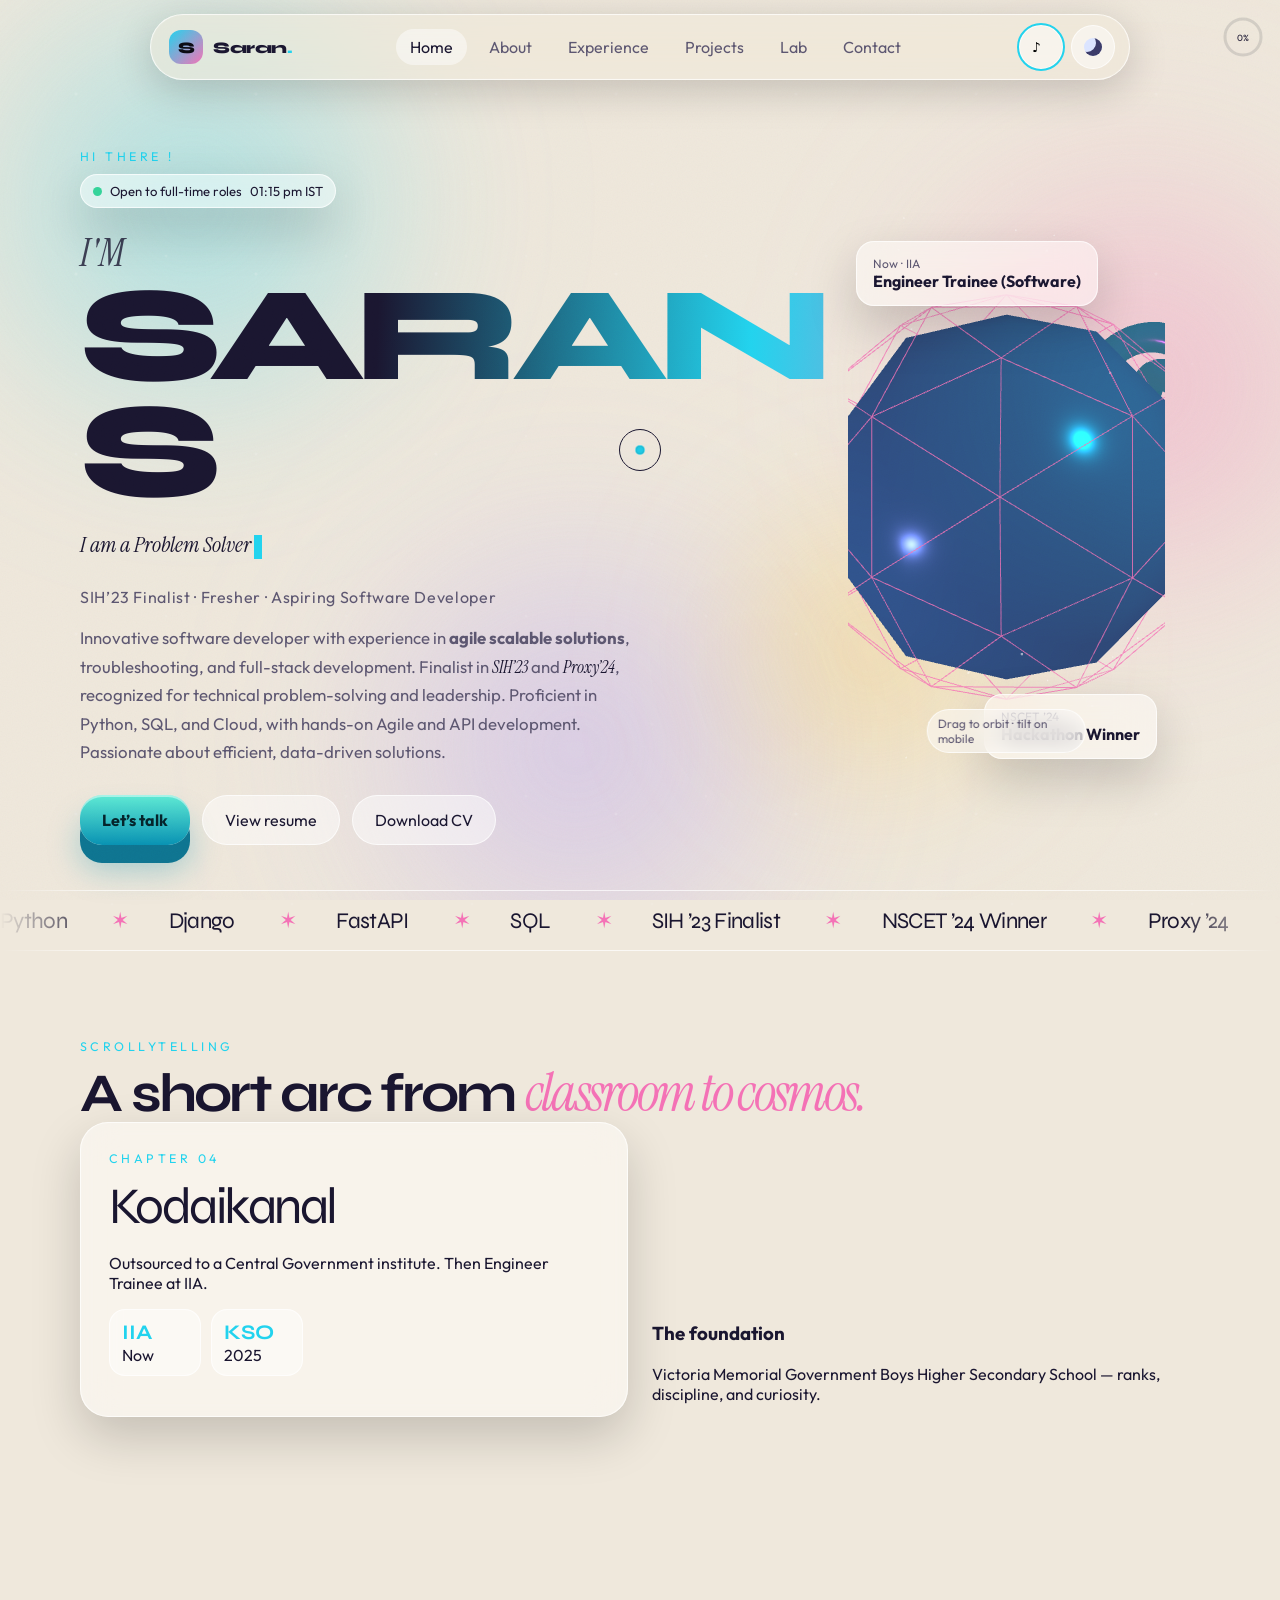
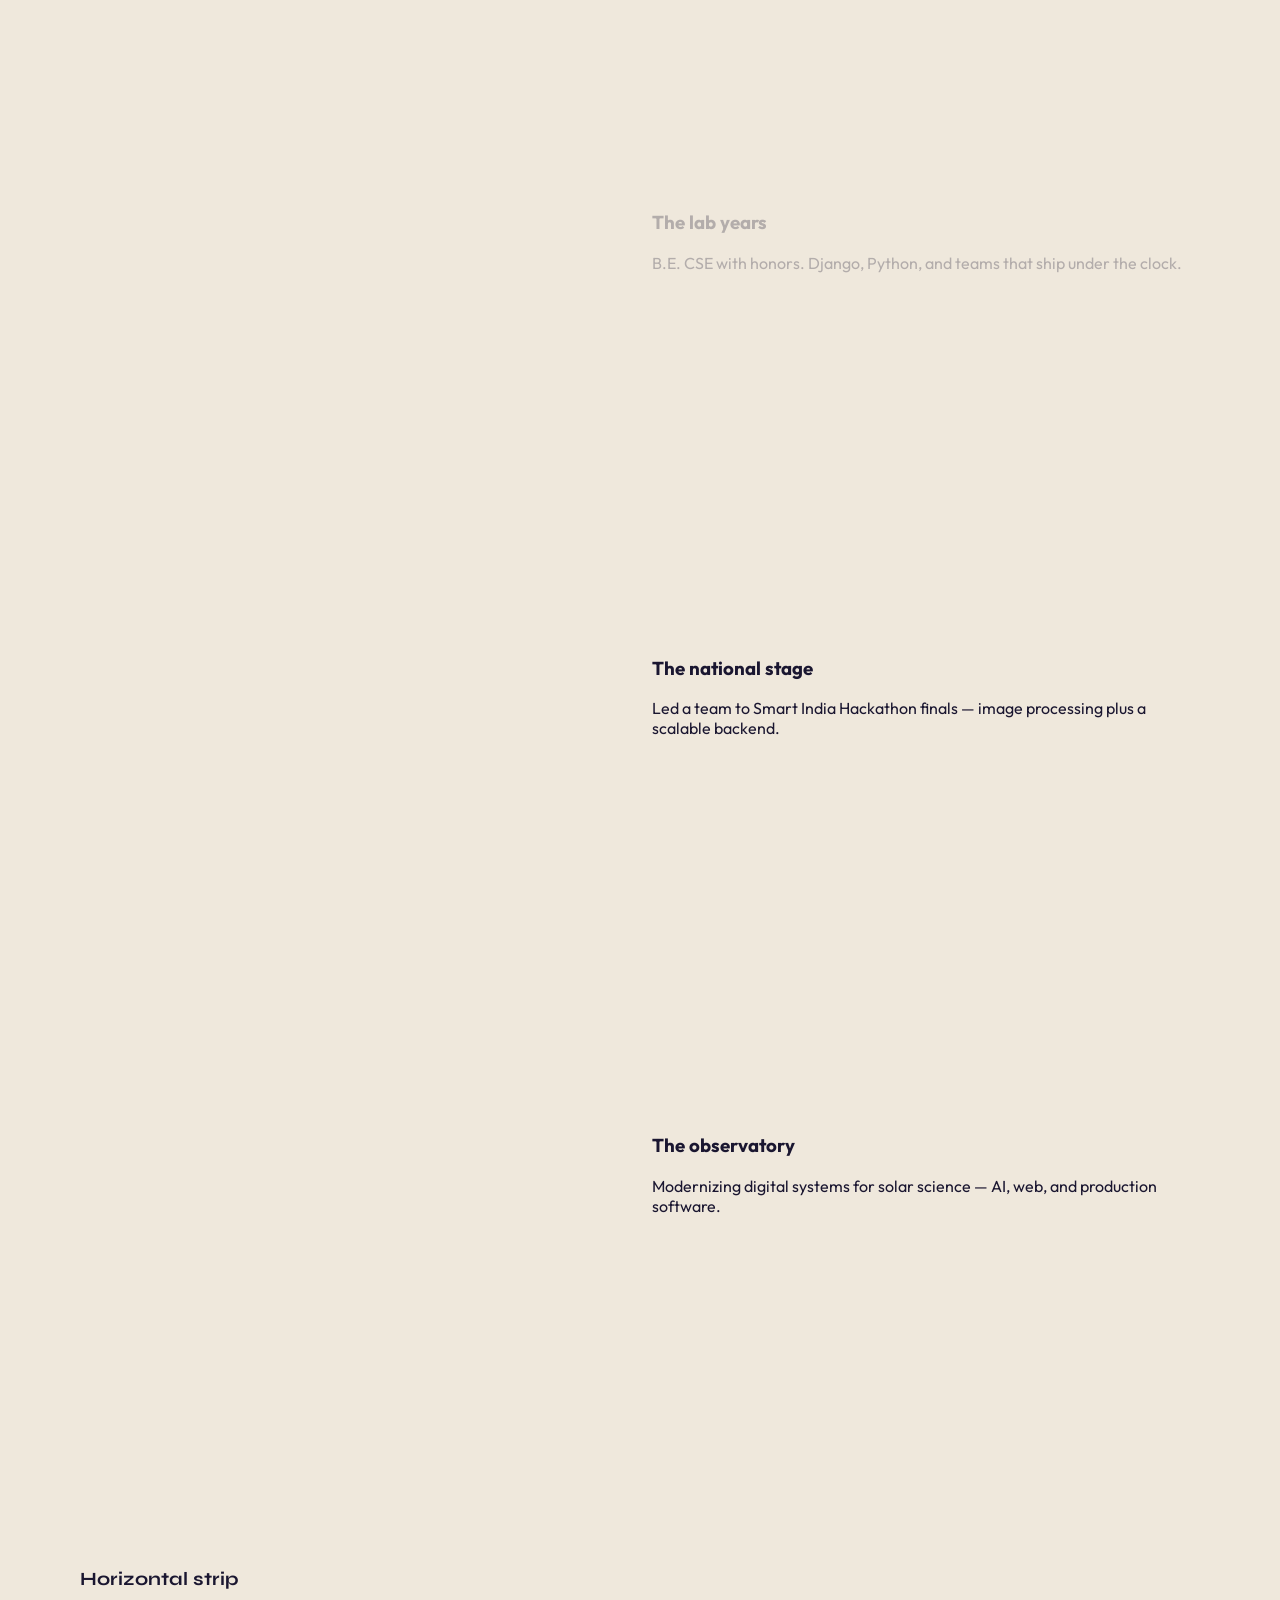
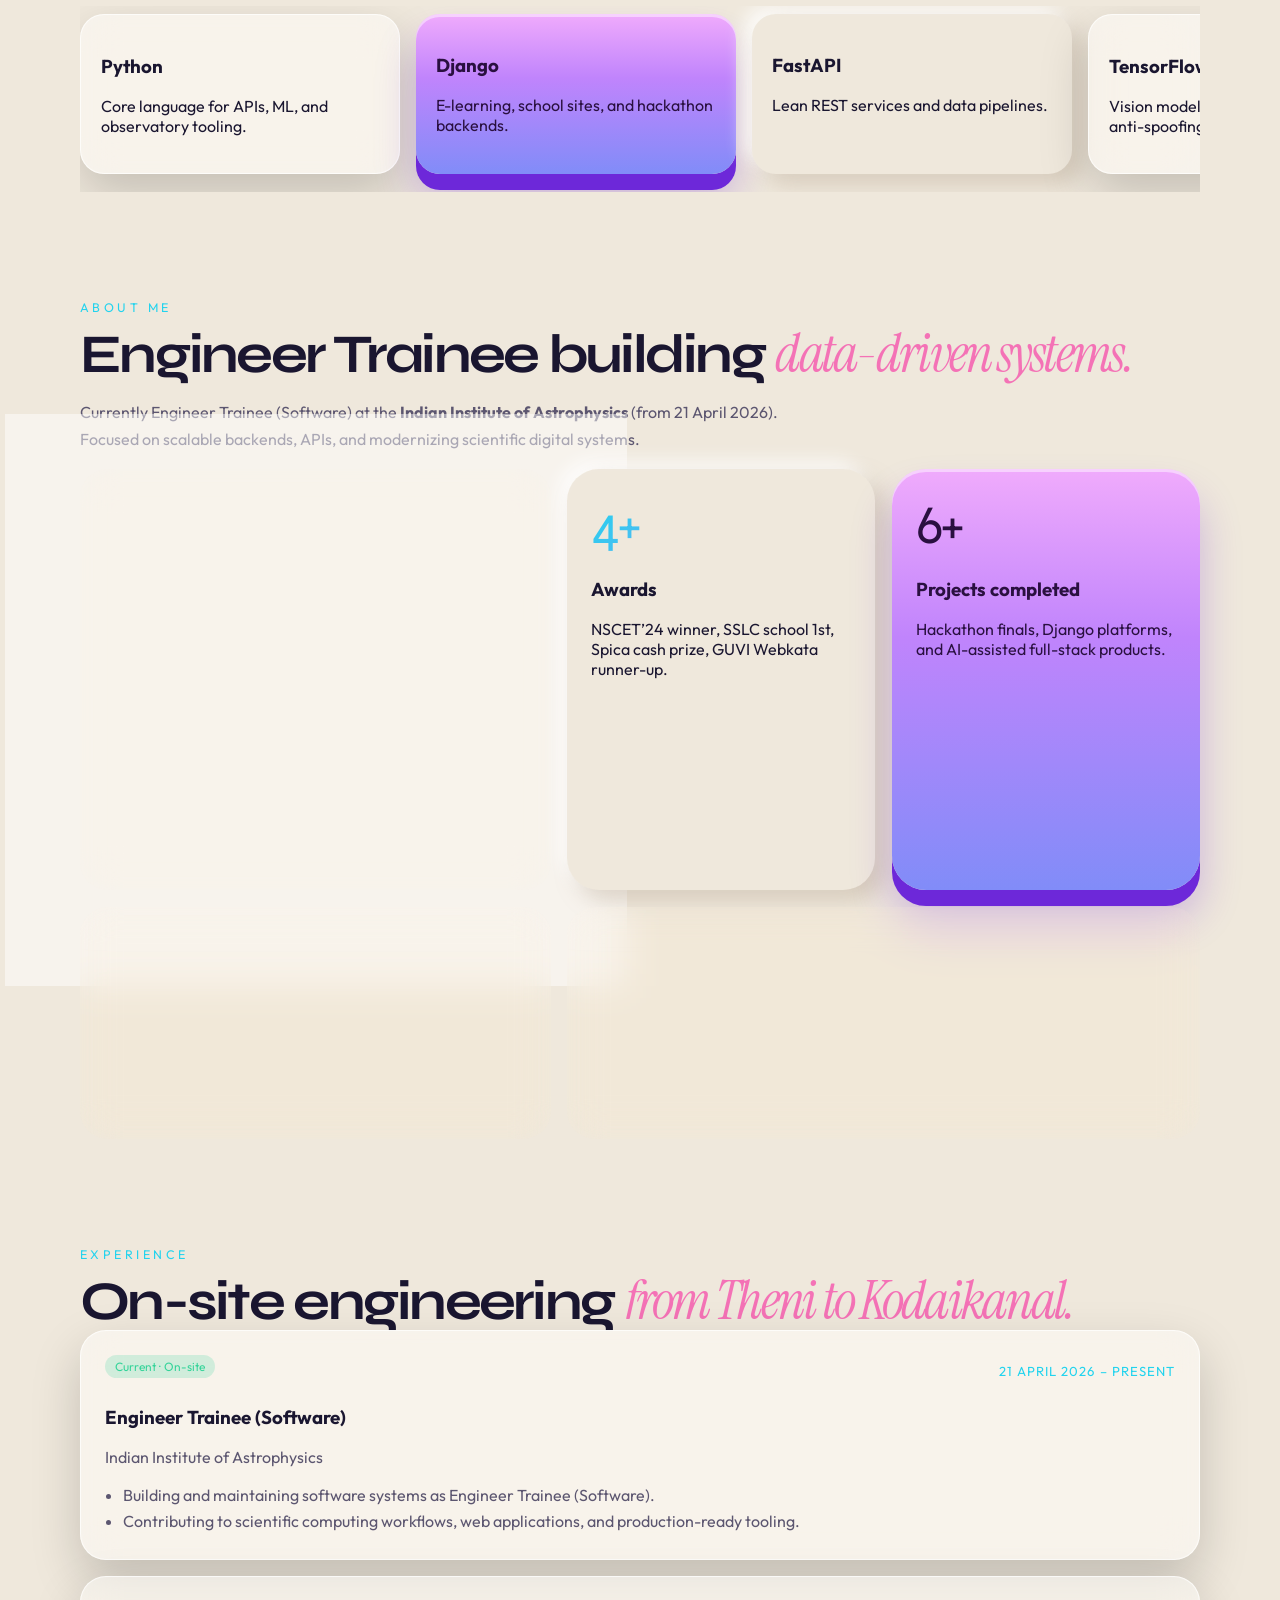
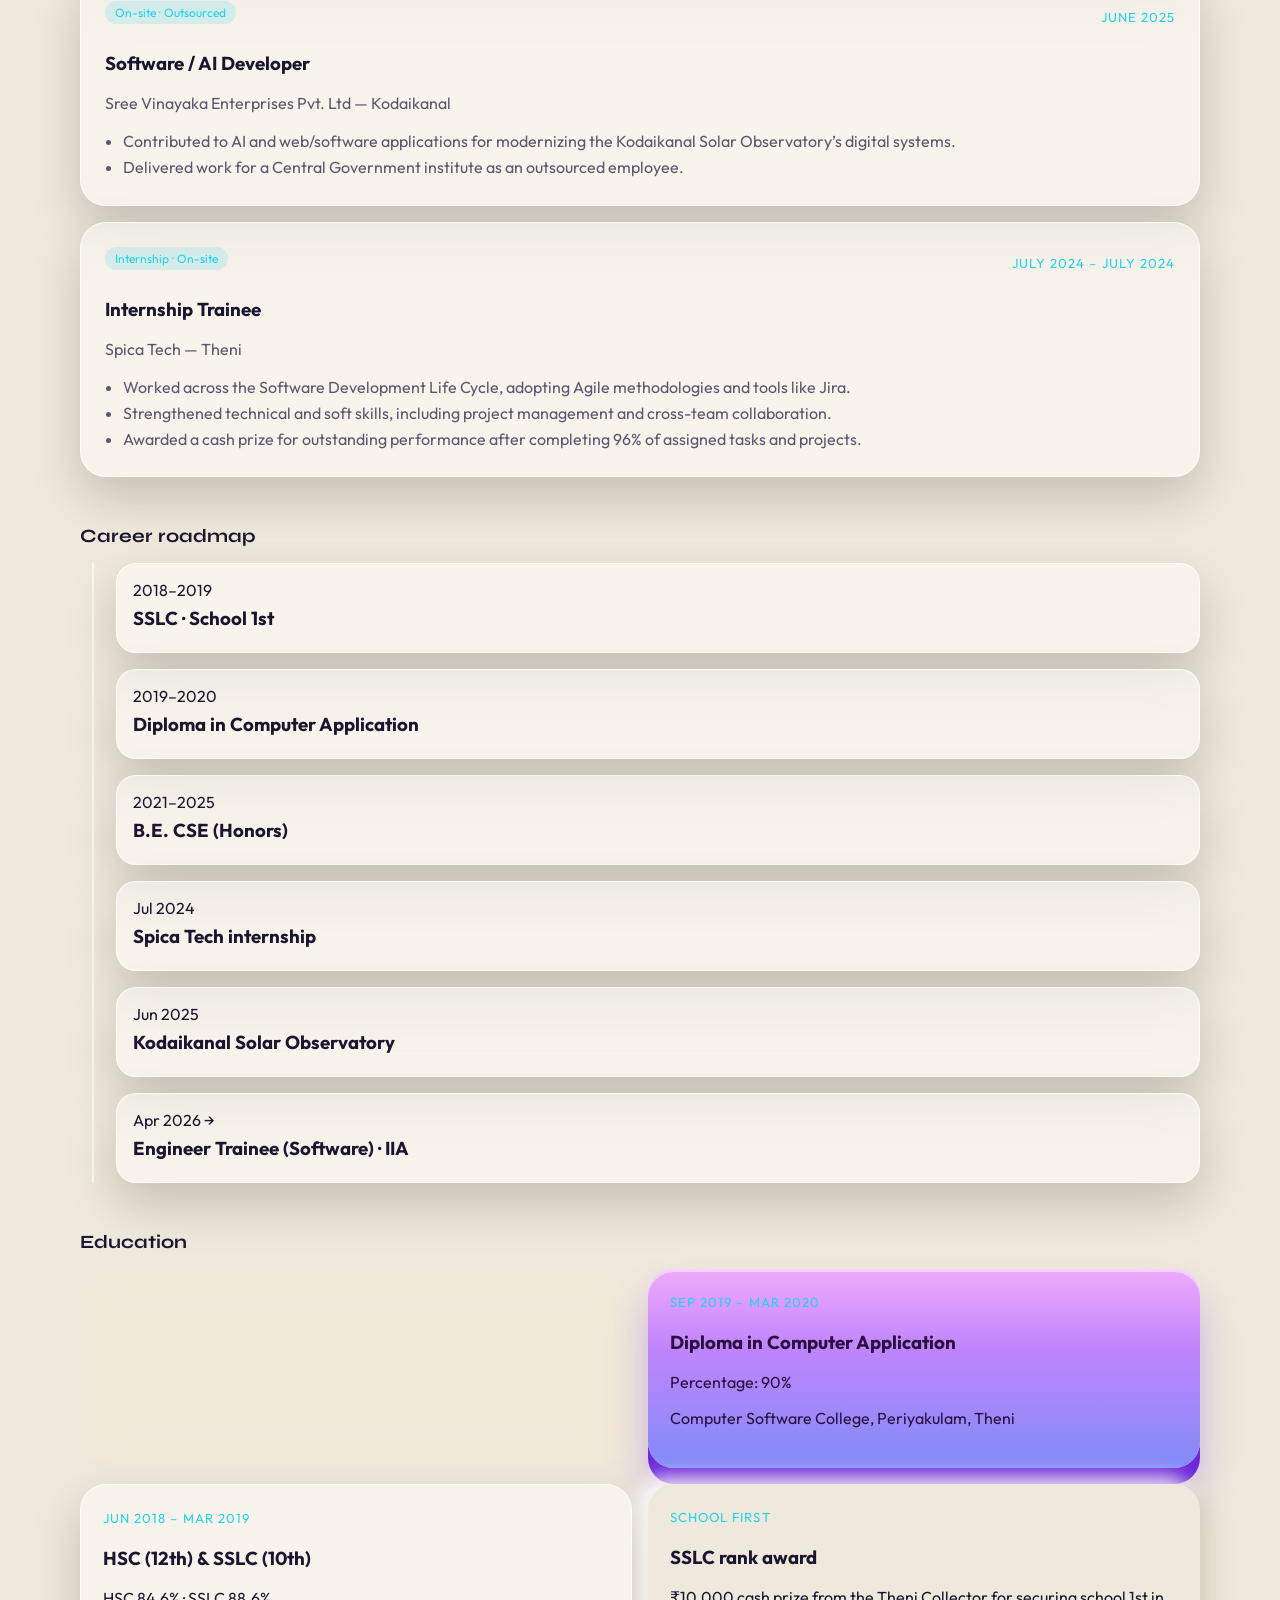
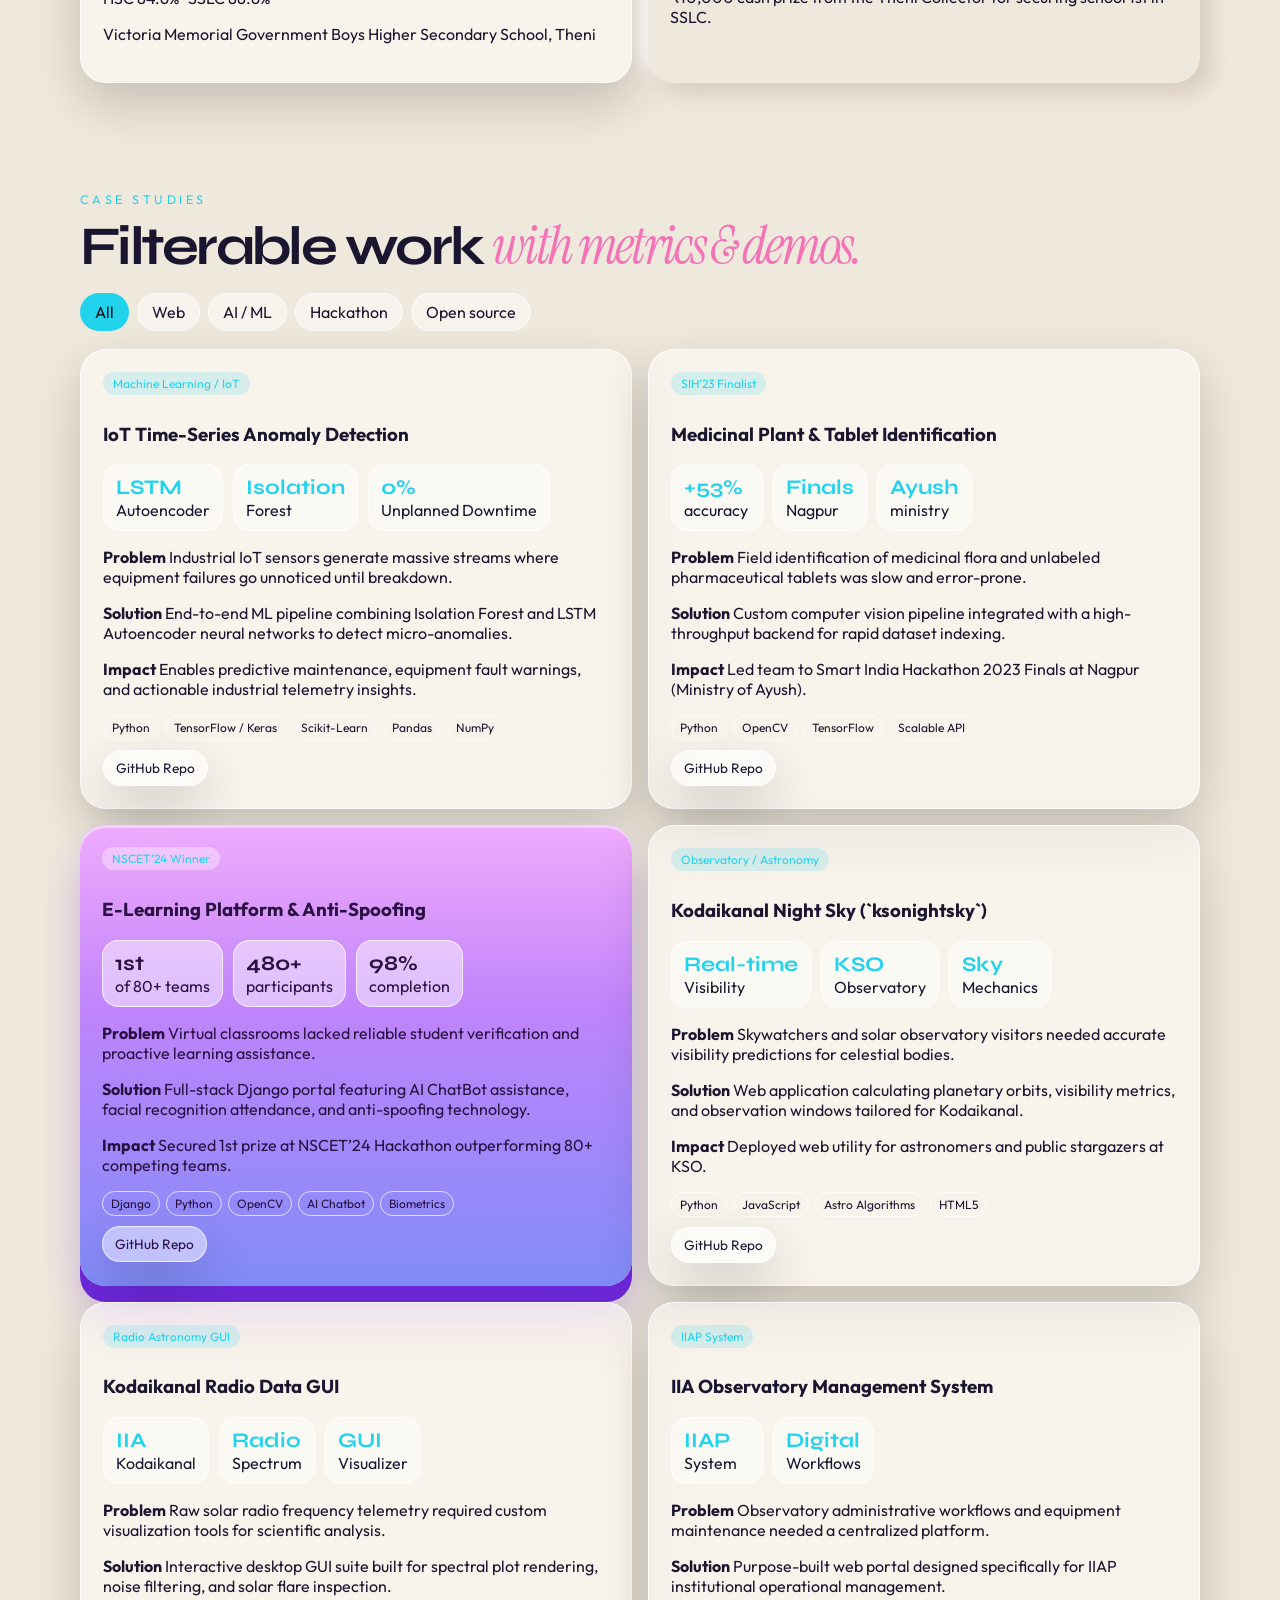
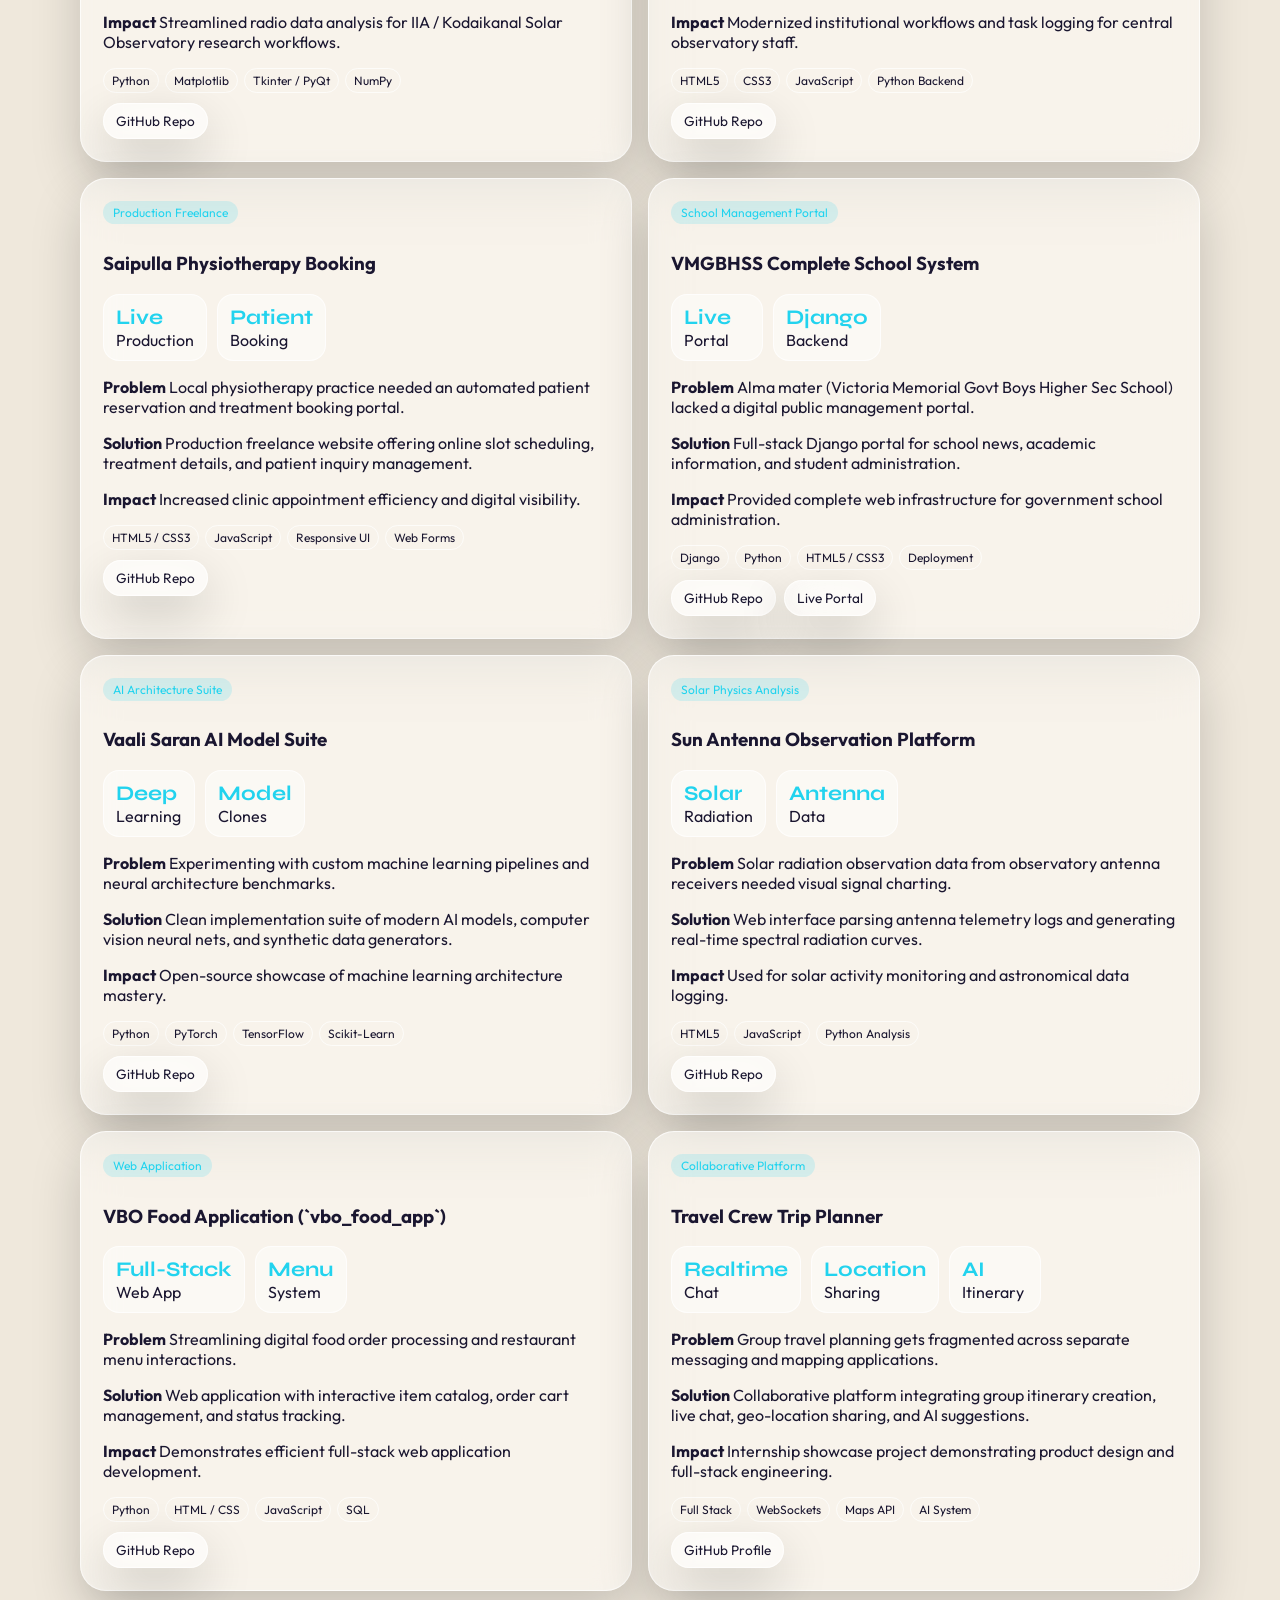
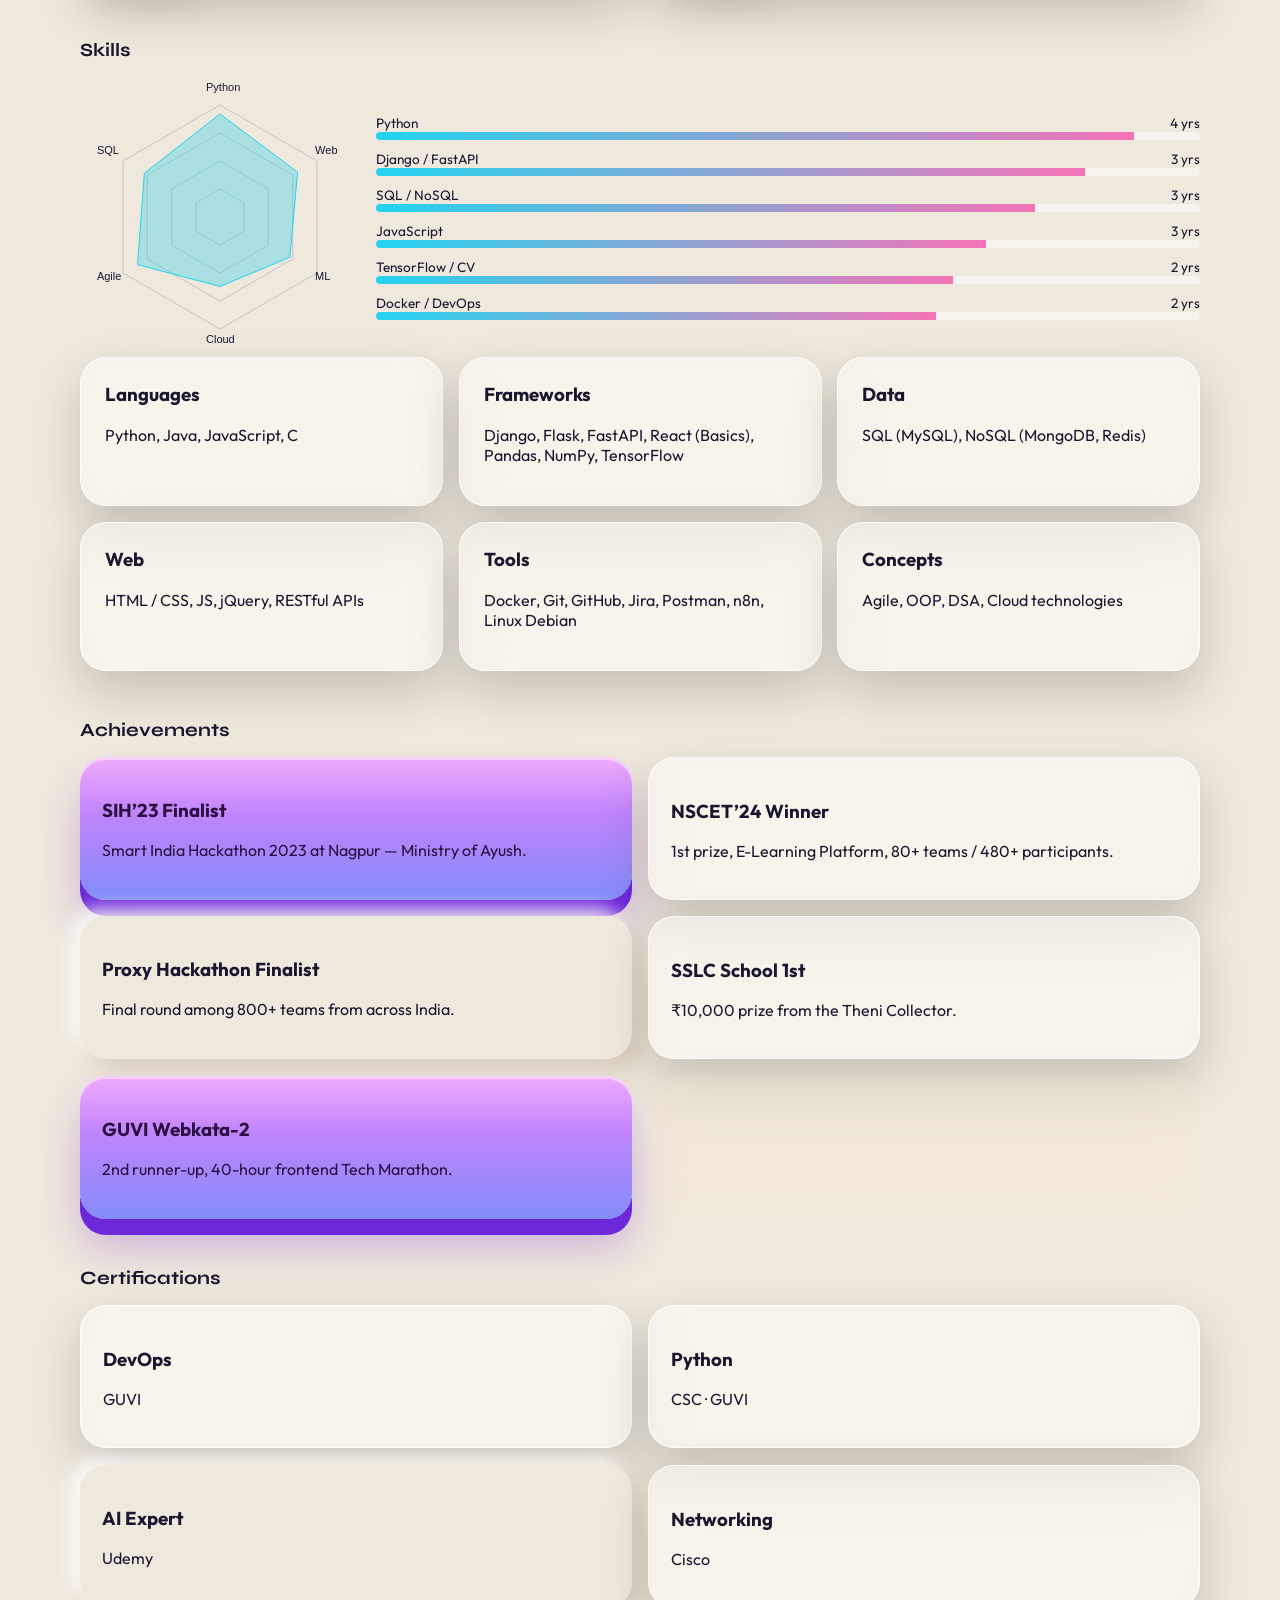
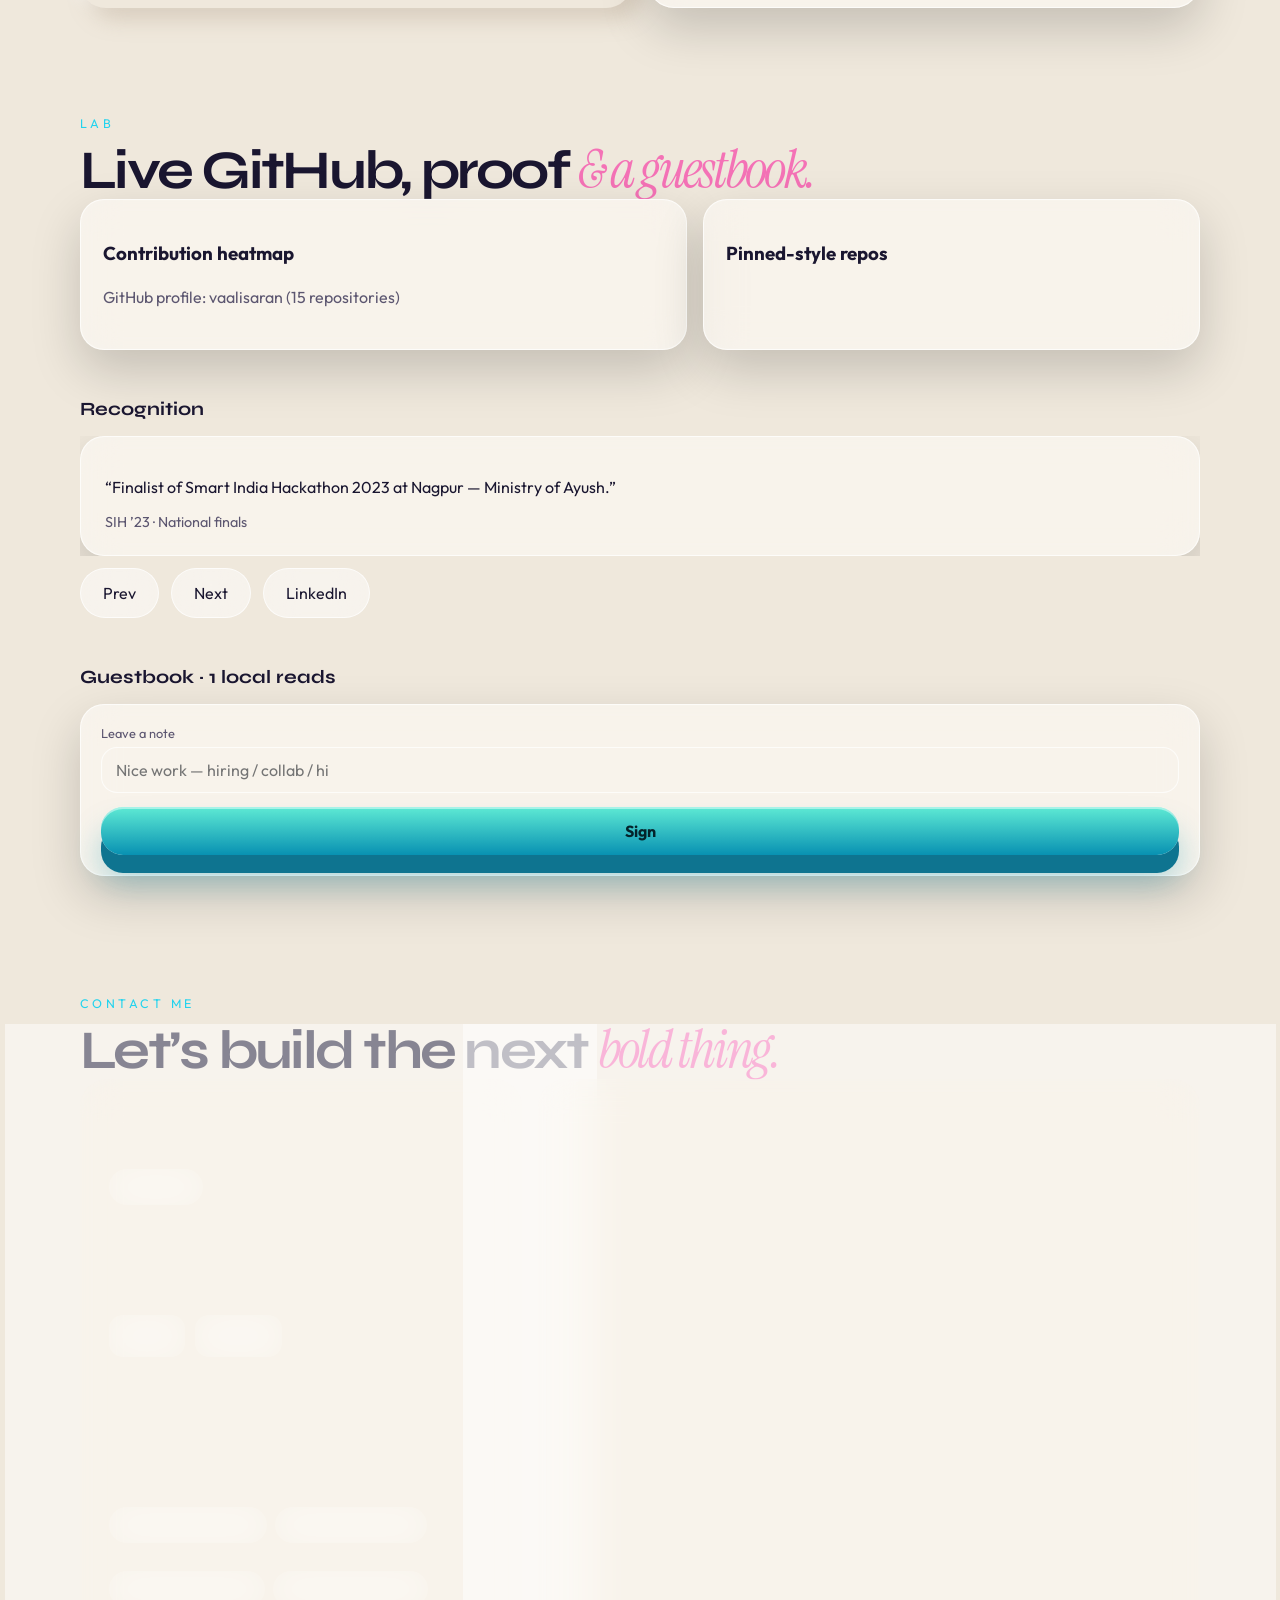
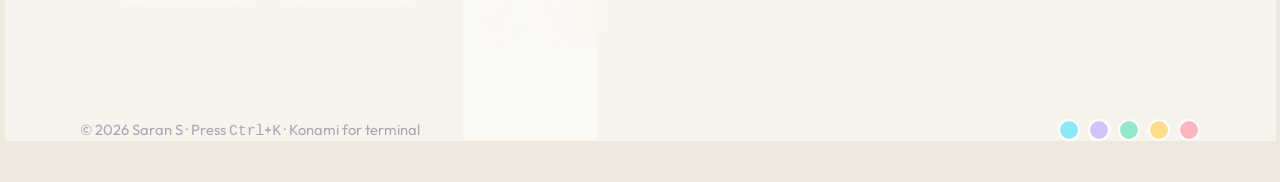
==== index.html @ f79230ba "intial update" ====
<!DOCTYPE html>
<html lang="en">
<head>
  <meta charset="UTF-8" />
  <meta name="viewport" content="width=device-width, initial-scale=1.0" />
  <meta name="theme-color" content="#070714" />
  <meta name="description" content="Saran S — Engineer Trainee (Software) at the Indian Institute of Astrophysics. SIH’23 Finalist, NSCET’24 Winner, Proxy’24 Finalist." />
  <meta name="apple-mobile-web-app-capable" content="yes" />
  <title>Saran S · Portfolio</title>
  <link rel="icon" href="assets/icon.svg" type="image/svg+xml" />
  <link rel="apple-touch-icon" href="assets/icon-192.png" />
  <link rel="manifest" href="manifest.json" />
  <link rel="preconnect" href="https://fonts.googleapis.com" />
  <link rel="preconnect" href="https://fonts.gstatic.com" crossorigin />
  <link href="https://fonts.googleapis.com/css2?family=Instrument+Serif:ital@0;1&family=Outfit:wght@300;400;500;600;700&family=Syne:wght@700;800&display=swap" rel="stylesheet" />
  <link rel="stylesheet" href="css/styles.css" />
  <link rel="stylesheet" href="css/fx.css" />
  <script type="importmap">
  {
    "imports": {
      "three": "./js/three.module.js"
    }
  }
  </script>
</head>
<body>
  <div class="film-grain" aria-hidden="true"></div>
  <div class="progress-bar" id="progressBar"></div>
  <svg class="progress-ring" id="progressRing" viewBox="0 0 46 46" aria-hidden="true">
    <circle cx="23" cy="23" r="18" fill="none" stroke="rgba(127,127,127,.25)" stroke-width="3"/>
    <circle id="ringArc" cx="23" cy="23" r="18" fill="none" stroke="currentColor" stroke-width="3" stroke-linecap="round" stroke-dasharray="113" stroke-dashoffset="113"/>
    <text x="23" y="27" text-anchor="middle" id="ringPct">0%</text>
  </svg>
  <div class="hover-preview" id="hoverPreview"></div>

  <div class="page-wipe" aria-hidden="true"><span></span></div>

  <div class="skeleton" id="skeleton" aria-hidden="true">
    <div class="skel-nav"></div>
    <div class="skel-hero">
      <div class="skel-line lg shimmer"></div>
      <div class="skel-line xl shimmer"></div>
      <div class="skel-line md shimmer"></div>
      <div class="skel-orb shimmer"></div>
    </div>
    <div class="skel-grid">
      <div class="skel-card shimmer"></div>
      <div class="skel-card shimmer"></div>
      <div class="skel-card wide shimmer"></div>
    </div>
  </div>

  <div class="cursor" id="cursor" aria-hidden="true">
    <div class="cursor-ring"></div>
    <div class="cursor-dot"></div>
  </div>
  <div class="cursor-trails" id="trails" aria-hidden="true"></div>

  <div class="mesh" aria-hidden="true">
    <span class="blob b1"></span>
    <span class="blob b2"></span>
    <span class="blob b3"></span>
    <span class="blob b4"></span>
    <span class="noise"></span>
  </div>

  <header class="nav island" id="nav">
    <button class="magnetic" id="islandToggle" type="button" aria-label="Expand navigation">S</button>
    <a class="logo magnetic" href="#home" data-page="home">
      <span class="logo-mark">S</span>
      <span>Saran<span class="accent">.</span></span>
    </a>
    <nav class="nav-links" id="navLinks">
      <a class="magnetic" href="#home" data-page="home">Home</a>
      <a class="magnetic" href="#about" data-page="about">About</a>
      <a class="magnetic" href="#work" data-page="work">Experience</a>
      <a class="magnetic" href="#projects" data-page="projects">Projects</a>
      <a class="magnetic" href="#lab" data-page="lab">Lab</a>
      <a class="magnetic" href="#contact" data-page="contact">Contact</a>
    </nav>
    <div class="nav-actions">
      <button class="theme-toggle magnetic icon-btn mute" id="soundToggle" aria-label="Toggle sound" type="button">♪</button>
      <button class="theme-toggle magnetic" id="themeToggle" aria-label="Toggle theme" type="button">
        <span class="sun"></span>
        <span class="moon"></span>
      </button>
      <button class="menu-btn magnetic" id="menuBtn" aria-label="Open menu" type="button">
        <span></span><span></span>
      </button>
    </div>
  </header>

  <main>
    <section class="hero" id="home">
      <div class="parallax-layer stars" data-speed="0.15"></div>
      <div class="hero-copy">
        <p class="eyebrow reveal">Hi there !</p>
        <div class="avail glass reveal">
          <span class="pulse"></span>
          <span>Open to full-time roles</span>
          <span id="localTime">--:-- IST</span>
        </div>
        <h1 class="giant" id="giantType">
          <span class="line">I'M</span>
          <span class="name" data-text="SARAN S">SARAN S</span>
        </h1>
        <p class="tagline reveal">I am a <span id="typeTarget"></span><span class="caret"></span></p>
        <p class="role-line reveal">SIH’23 Finalist · Fresher · Aspiring Software Developer</p>
        <p class="lede reveal">
          Innovative software developer with experience in <strong>agile scalable solutions</strong>,
          troubleshooting, and full-stack development. Finalist in <em>SIH’23</em> and <em>Proxy’24</em>,
          recognized for technical problem-solving and leadership. Proficient in Python, SQL, and Cloud,
          with hands-on Agile and API development. Passionate about efficient, data-driven solutions.
        </p>
        <div class="hero-cta reveal">
          <a class="btn clay magnetic" href="#contact" data-sound="whoosh">Let’s talk</a>
          <button class="btn ghost magnetic" id="resumeView" type="button" data-sound="click">View resume</button>
          <a class="btn ghost magnetic" href="assets/cv.html" download data-sound="click">Download CV</a>
        </div>
      </div>
      <div class="hero-stage">
        <canvas id="gl"></canvas>
        <div class="glass float-card">
          <span>Now · IIA</span>
          <strong>Engineer Trainee (Software)</strong>
        </div>
        <div class="glass float-card c2">
          <span>NSCET ’24</span>
          <strong>Hackathon Winner</strong>
        </div>
        <p class="playground-hint">Drag to orbit · tilt on mobile</p>
      </div>
    </section>

    <div class="marquee" aria-hidden="true">
      <div class="marquee-track">
        <span>Python</span><span>Django</span><span>FastAPI</span><span>SQL</span>
        <span>SIH ’23 Finalist</span><span>NSCET ’24 Winner</span><span>Proxy ’24</span>
        <span>Machine Learning</span><span>Docker</span><span>Agile</span>
        <span>Python</span><span>Django</span><span>FastAPI</span><span>SQL</span>
        <span>SIH ’23 Finalist</span><span>NSCET ’24 Winner</span><span>Proxy ’24</span>
        <span>Machine Learning</span><span>Docker</span><span>Agile</span>
      </div>
    </div>

    <section class="section" id="story">
      <div class="section-head reveal">
        <p class="eyebrow">Scrollytelling</p>
        <h2>A short arc from <em>classroom to cosmos.</em></h2>
      </div>
      <div class="story">
        <div class="story-sticky glass spot" id="storyScene">
          <p class="eyebrow" id="storyKicker">Chapter 01</p>
          <p class="story-scene" id="storyTitle">Theni</p>
          <p id="storyBody">School first in SSLC. A collector’s prize. The habit of finishing what I start.</p>
          <div class="metrics" id="storyMetrics"></div>
        </div>
        <div class="story-steps">
          <article class="story-step" data-kicker="Chapter 01" data-title="Theni" data-body="School first in SSLC. A collector’s prize. The habit of finishing what I start." data-metrics="88.6%|SSLC,₹10k|Award">
            <h3>The foundation</h3>
            <p>Victoria Memorial Government Boys Higher Secondary School — ranks, discipline, and curiosity.</p>
          </article>
          <article class="story-step" data-kicker="Chapter 02" data-title="NSCET" data-body="Honors in Business Data Analysis. Hackathons as a second classroom." data-metrics="8.1|CGPA,1st|NSCET’24">
            <h3>The lab years</h3>
            <p>B.E. CSE with honors. Django, Python, and teams that ship under the clock.</p>
          </article>
          <article class="story-step" data-kicker="Chapter 03" data-title="SIH ’23" data-body="Nagpur. Ministry of Ayush. A medicinal plant system that saw 53% better accuracy." data-metrics="+53%|Accuracy,Finals|National">
            <h3>The national stage</h3>
            <p>Led a team to Smart India Hackathon finals — image processing plus a scalable backend.</p>
          </article>
          <article class="story-step" data-kicker="Chapter 04" data-title="Kodaikanal" data-body="Outsourced to a Central Government institute. Then Engineer Trainee at IIA." data-metrics="IIA|Now,KSO|2025">
            <h3>The observatory</h3>
            <p>Modernizing digital systems for solar science — AI, web, and production software.</p>
          </article>
        </div>
      </div>
    </section>

    <div class="section">
      <h3 class="subhead reveal">Horizontal strip</h3>
      <div class="h-scroll">
        <article class="h-card glass spot"><h3>Python</h3><p>Core language for APIs, ML, and observatory tooling.</p></article>
        <article class="h-card clay-card spot"><h3>Django</h3><p>E-learning, school sites, and hackathon backends.</p></article>
        <article class="h-card neu spot"><h3>FastAPI</h3><p>Lean REST services and data pipelines.</p></article>
        <article class="h-card glass spot"><h3>TensorFlow</h3><p>Vision models for plants, faces, and anti-spoofing.</p></article>
        <article class="h-card glass spot"><h3>Docker · Git · Jira</h3><p>Ship with SDLC discipline from Spica to IIA.</p></article>
      </div>
    </div>

    <section class="section" id="about">
      <div class="section-head reveal">
        <p class="eyebrow">About me</p>
        <h2>Engineer Trainee building <em>data-driven systems.</em></h2>
      </div>
      <p class="about-blurb reveal">
        Currently Engineer Trainee (Software) at the <strong>Indian Institute of Astrophysics</strong>
        (from 21 April 2026). Focused on scalable backends, APIs, and modernizing scientific digital systems.
      </p>

      <div class="bento">
        <article class="tile glass reveal" data-delay="0">
          <h3>Profile</h3>
          <ul class="meta">
            <li><span>Name</span> Saran S</li>
            <li><span>Age</span> 23</li>
            <li><span>Role</span> Engineer Trainee (Software)</li>
            <li><span>Org</span> Indian Institute of Astrophysics</li>
            <li><span>Degree</span> B.E. CSE (Honors: Business Data Analysis)</li>
            <li><span>CGPA</span> 8.1</li>
            <li><span>Languages</span> English, Tamil</li>
          </ul>
          <a class="btn slim magnetic" href="assets/cv.html" download>Download CV</a>
        </article>

        <article class="tile neu reveal" data-delay="80">
          <p class="stat">4+</p>
          <h3>Awards</h3>
          <p>NSCET’24 winner, SSLC school 1st, Spica cash prize, GUVI Webkata runner-up.</p>
        </article>

        <article class="tile clay-card reveal" data-delay="120">
          <p class="stat">6+</p>
          <h3>Projects completed</h3>
          <p>Hackathon finals, Django platforms, and AI-assisted full-stack products.</p>
        </article>

        <article class="tile glass accent-tile reveal" data-delay="160">
          <p class="stat">3</p>
          <h3>National hackathons</h3>
          <p>SIH’23 Finalist · Proxy’24 Finalist (800+ teams) · NSCET’24 Winner.</p>
        </article>

        <article class="tile glass wide reveal" data-delay="200">
          <h3>Interests</h3>
          <div class="chips">
            <span>Machine Learning</span><span>Artificial Intelligence</span>
            <span>Hackathons</span><span>Tech Blogging</span>
            <span>Reading</span><span>Podcasts</span><span>Music</span>
          </div>
        </article>
      </div>
    </section>

    <section class="section" id="work">
      <div class="section-head reveal">
        <p class="eyebrow">Experience</p>
        <h2>On-site engineering <em>from Theni to Kodaikanal.</em></h2>
      </div>

      <div class="jobs">
        <article class="job glass reveal spot">
          <div class="job-top">
            <span class="badge live">Current · On-site</span>
            <time>21 April 2026 – Present</time>
          </div>
          <h3>Engineer Trainee (Software)</h3>
          <p class="org">Indian Institute of Astrophysics</p>
          <ul class="bullets">
            <li>Building and maintaining software systems as Engineer Trainee (Software).</li>
            <li>Contributing to scientific computing workflows, web applications, and production-ready tooling.</li>
          </ul>
        </article>

        <article class="job glass reveal">
          <div class="job-top">
            <span class="badge">On-site · Outsourced</span>
            <time>June 2025</time>
          </div>
          <h3>Software / AI Developer</h3>
          <p class="org">Sree Vinayaka Enterprises Pvt. Ltd — Kodaikanal</p>
          <ul class="bullets">
            <li>Contributed to AI and web/software applications for modernizing the Kodaikanal Solar Observatory’s digital systems.</li>
            <li>Delivered work for a Central Government institute as an outsourced employee.</li>
          </ul>
        </article>

        <article class="job glass reveal">
          <div class="job-top">
            <span class="badge">Internship · On-site</span>
            <time>July 2024 – July 2024</time>
          </div>
          <h3>Internship Trainee</h3>
          <p class="org">Spica Tech — Theni</p>
          <ul class="bullets">
            <li>Worked across the Software Development Life Cycle, adopting Agile methodologies and tools like Jira.</li>
            <li>Strengthened technical and soft skills, including project management and cross-team collaboration.</li>
            <li>Awarded a cash prize for outstanding performance after completing 96% of assigned tasks and projects.</li>
          </ul>
        </article>
      </div>

      <h3 class="subhead reveal">Career roadmap</h3>
      <div class="roadmap">
        <article class="road-item glass spot" data-sound="pop">
          <time>2018–2019</time>
          <h3>SSLC · School 1st</h3>
          <p class="more">₹10,000 prize from Theni Collector. 88.6%.</p>
        </article>
        <article class="road-item glass spot" data-sound="pop">
          <time>2019–2020</time>
          <h3>Diploma in Computer Application</h3>
          <p class="more">Computer Software College, Periyakulam · 90%.</p>
        </article>
        <article class="road-item glass spot" data-sound="pop">
          <time>2021–2025</time>
          <h3>B.E. CSE (Honors)</h3>
          <p class="more">NSCET, Theni · Business Data Analysis · CGPA 8.1. SIH’23, NSCET’24, Proxy’24.</p>
        </article>
        <article class="road-item glass spot" data-sound="pop">
          <time>Jul 2024</time>
          <h3>Spica Tech internship</h3>
          <p class="more">Agile, Jira, SDLC. Cash prize for 96% task completion.</p>
        </article>
        <article class="road-item glass spot" data-sound="pop">
          <time>Jun 2025</time>
          <h3>Kodaikanal Solar Observatory</h3>
          <p class="more">Sree Vinayaka Enterprises — outsourced AI/web for a Central Government institute.</p>
        </article>
        <article class="road-item glass spot" data-sound="pop">
          <time>Apr 2026 →</time>
          <h3>Engineer Trainee (Software) · IIA</h3>
          <p class="more">Indian Institute of Astrophysics. Current on-site role from 21 April 2026.</p>
        </article>
      </div>

      <h3 class="subhead reveal">Education</h3>
      <div class="timeline">
        <article class="time-card glass reveal">
          <time>Sep 2021 – May 2025</time>
          <h3>B.E. Computer Science Engineering</h3>
          <p>Honors: Business Data Analysis · CGPA 8.1</p>
          <p>Nadar Saraswathi College of Engineering and Technology, Theni</p>
        </article>
        <article class="time-card clay-card reveal">
          <time>Sep 2019 – Mar 2020</time>
          <h3>Diploma in Computer Application</h3>
          <p>Percentage: 90%</p>
          <p>Computer Software College, Periyakulam, Theni</p>
        </article>
        <article class="time-card glass reveal">
          <time>Jun 2018 – Mar 2019</time>
          <h3>HSC (12th) &amp; SSLC (10th)</h3>
          <p>HSC 84.6% · SSLC 88.6%</p>
          <p>Victoria Memorial Government Boys Higher Secondary School, Theni</p>
        </article>
        <article class="time-card neu reveal">
          <time>School first</time>
          <h3>SSLC rank award</h3>
          <p>₹10,000 cash prize from the Theni Collector for securing school 1st in SSLC.</p>
        </article>
      </div>
    </section>

    <section class="section" id="projects">
      <div class="section-head reveal">
        <p class="eyebrow">Case studies</p>
        <h2>Filterable work <em>with metrics &amp; demos.</em></h2>
      </div>
      <div class="filters" id="filters">
        <button class="chip-btn on" data-filter="all" type="button">All</button>
        <button class="chip-btn" data-filter="web" type="button">Web</button>
        <button class="chip-btn" data-filter="ai" type="button">AI / ML</button>
        <button class="chip-btn" data-filter="hackathon" type="button">Hackathon</button>
        <button class="chip-btn" data-filter="oss" type="button">Open source</button>
      </div>
      <div class="gallery" id="gallery">
        <article class="case glass spot show" data-cats="ai oss" data-preview="IoT Anomaly Detection · Isolation Forest & LSTM">
          <span class="badge">Machine Learning / IoT</span>
          <h3 data-hover="Time Series Anomaly Detection for IoT Sensor Data">IoT Time-Series Anomaly Detection</h3>
          <div class="metrics">
            <div class="metric"><b>LSTM</b><span>Autoencoder</span></div>
            <div class="metric"><b>Isolation</b><span>Forest</span></div>
            <div class="metric"><b>0%</b><span>Unplanned Downtime</span></div>
          </div>
          <p><strong>Problem</strong> Industrial IoT sensors generate massive streams where equipment failures go unnoticed until breakdown.</p>
          <p><strong>Solution</strong> End-to-end ML pipeline combining Isolation Forest and LSTM Autoencoder neural networks to detect micro-anomalies.</p>
          <p><strong>Impact</strong> Enables predictive maintenance, equipment fault warnings, and actionable industrial telemetry insights.</p>
          <div class="stack"><span>Python</span><span>TensorFlow / Keras</span><span>Scikit-Learn</span><span>Pandas</span><span>NumPy</span></div>
          <div class="links-row">
            <a class="icon-btn glass" href="https://github.com/vaalisaran/Time-Series-Anomaly-Detection-for-IoT-Sensor-Data" target="_blank" rel="noopener">GitHub Repo</a>
          </div>
        </article>

        <article class="case glass spot show" data-cats="ai hackathon oss" data-preview="Plant vision · SIH finals">
          <span class="badge">SIH’23 Finalist</span>
          <h3 data-hover="Medicinal plant & tablet ID pipeline">Medicinal Plant &amp; Tablet Identification</h3>
          <div class="metrics">
            <div class="metric"><b>+53%</b><span>accuracy</span></div>
            <div class="metric"><b>Finals</b><span>Nagpur</span></div>
            <div class="metric"><b>Ayush</b><span>ministry</span></div>
          </div>
          <p><strong>Problem</strong> Field identification of medicinal flora and unlabeled pharmaceutical tablets was slow and error-prone.</p>
          <p><strong>Solution</strong> Custom computer vision pipeline integrated with a high-throughput backend for rapid dataset indexing.</p>
          <p><strong>Impact</strong> Led team to Smart India Hackathon 2023 Finals at Nagpur (Ministry of Ayush).</p>
          <div class="stack"><span>Python</span><span>OpenCV</span><span>TensorFlow</span><span>Scalable API</span></div>
          <div class="links-row">
            <a class="icon-btn glass" href="https://github.com/vaalisaran/Tablet-Identification-System" target="_blank" rel="noopener">GitHub Repo</a>
          </div>
        </article>

        <article class="case clay-card spot show" data-cats="web ai hackathon" data-preview="E-learning · 1st prize">
          <span class="badge">NSCET’24 Winner</span>
          <h3 data-hover="Django classroom with anti-spoofing & AI">E-Learning Platform &amp; Anti-Spoofing</h3>
          <div class="metrics">
            <div class="metric"><b>1st</b><span>of 80+ teams</span></div>
            <div class="metric"><b>480+</b><span>participants</span></div>
            <div class="metric"><b>98%</b><span>completion</span></div>
          </div>
          <p><strong>Problem</strong> Virtual classrooms lacked reliable student verification and proactive learning assistance.</p>
          <p><strong>Solution</strong> Full-stack Django portal featuring AI ChatBot assistance, facial recognition attendance, and anti-spoofing technology.</p>
          <p><strong>Impact</strong> Secured 1st prize at NSCET’24 Hackathon outperforming 80+ competing teams.</p>
          <div class="stack"><span>Django</span><span>Python</span><span>OpenCV</span><span>AI Chatbot</span><span>Biometrics</span></div>
          <div class="links-row">
            <a class="icon-btn glass" href="https://github.com/vaalisaran/Inventory-Management-System-Advanced" target="_blank" rel="noopener">GitHub Repo</a>
          </div>
        </article>

        <article class="case glass spot show" data-cats="web oss" data-preview="Observatory Night Sky Tracker">
          <span class="badge">Observatory / Astronomy</span>
          <h3 data-hover="Kodaikanal Night Sky planet visibility tracker">Kodaikanal Night Sky (`ksonightsky`)</h3>
          <div class="metrics">
            <div class="metric"><b>Real-time</b><span>Visibility</span></div>
            <div class="metric"><b>KSO</b><span>Observatory</span></div>
            <div class="metric"><b>Sky</b><span>Mechanics</span></div>
          </div>
          <p><strong>Problem</strong> Skywatchers and solar observatory visitors needed accurate visibility predictions for celestial bodies.</p>
          <p><strong>Solution</strong> Web application calculating planetary orbits, visibility metrics, and observation windows tailored for Kodaikanal.</p>
          <p><strong>Impact</strong> Deployed web utility for astronomers and public stargazers at KSO.</p>
          <div class="stack"><span>Python</span><span>JavaScript</span><span>Astro Algorithms</span><span>HTML5</span></div>
          <div class="links-row">
            <a class="icon-btn glass" href="https://github.com/vaalisaran/ksonightsky" target="_blank" rel="noopener">GitHub Repo</a>
          </div>
        </article>

        <article class="case glass spot show" data-cats="ai oss" data-preview="Solar Radio Data GUI">
          <span class="badge">Radio Astronomy GUI</span>
          <h3 data-hover="Kodaikanal Radio Frequency data processing visualizer">Kodaikanal Radio Data GUI</h3>
          <div class="metrics">
            <div class="metric"><b>IIA</b><span>Kodaikanal</span></div>
            <div class="metric"><b>Radio</b><span>Spectrum</span></div>
            <div class="metric"><b>GUI</b><span>Visualizer</span></div>
          </div>
          <p><strong>Problem</strong> Raw solar radio frequency telemetry required custom visualization tools for scientific analysis.</p>
          <p><strong>Solution</strong> Interactive desktop GUI suite built for spectral plot rendering, noise filtering, and solar flare inspection.</p>
          <p><strong>Impact</strong> Streamlined radio data analysis for IIA / Kodaikanal Solar Observatory research workflows.</p>
          <div class="stack"><span>Python</span><span>Matplotlib</span><span>Tkinter / PyQt</span><span>NumPy</span></div>
          <div class="links-row">
            <a class="icon-btn glass" href="https://github.com/vaalisaran/Kodaikanal-Radio-Data-GUI" target="_blank" rel="noopener">GitHub Repo</a>
          </div>
        </article>

        <article class="case glass spot show" data-cats="web oss" data-preview="IIAP Observatory Portal">
          <span class="badge">IIAP System</span>
          <h3 data-hover="Observatory Management Portal for IIAP">IIA Observatory Management System</h3>
          <div class="metrics">
            <div class="metric"><b>IIAP</b><span>System</span></div>
            <div class="metric"><b>Digital</b><span>Workflows</span></div>
          </div>
          <p><strong>Problem</strong> Observatory administrative workflows and equipment maintenance needed a centralized platform.</p>
          <p><strong>Solution</strong> Purpose-built web portal designed specifically for IIAP institutional operational management.</p>
          <p><strong>Impact</strong> Modernized institutional workflows and task logging for central observatory staff.</p>
          <div class="stack"><span>HTML5</span><span>CSS3</span><span>JavaScript</span><span>Python Backend</span></div>
          <div class="links-row">
            <a class="icon-btn glass" href="https://github.com/vaalisaran/IIA-Observatory-Management-System" target="_blank" rel="noopener">GitHub Repo</a>
          </div>
        </article>

        <article class="case glass spot show" data-cats="web" data-preview="Freelance Patient Booking Platform">
          <span class="badge">Production Freelance</span>
          <h3 data-hover="Online physiotherapy patient appointment platform">Saipulla Physiotherapy Booking</h3>
          <div class="metrics">
            <div class="metric"><b>Live</b><span>Production</span></div>
            <div class="metric"><b>Patient</b><span>Booking</span></div>
          </div>
          <p><strong>Problem</strong> Local physiotherapy practice needed an automated patient reservation and treatment booking portal.</p>
          <p><strong>Solution</strong> Production freelance website offering online slot scheduling, treatment details, and patient inquiry management.</p>
          <p><strong>Impact</strong> Increased clinic appointment efficiency and digital visibility.</p>
          <div class="stack"><span>HTML5 / CSS3</span><span>JavaScript</span><span>Responsive UI</span><span>Web Forms</span></div>
          <div class="links-row">
            <a class="icon-btn glass" href="https://github.com/vaalisaran/Saipulla-physiotherapy" target="_blank" rel="noopener">GitHub Repo</a>
          </div>
        </article>

        <article class="case glass spot show" data-cats="web oss" data-preview="School Management Website">
          <span class="badge">School Management Portal</span>
          <h3 data-hover="VMGBHSS School Portal">VMGBHSS Complete School System</h3>
          <div class="metrics">
            <div class="metric"><b>Live</b><span>Portal</span></div>
            <div class="metric"><b>Django</b><span>Backend</span></div>
          </div>
          <p><strong>Problem</strong> Alma mater (Victoria Memorial Govt Boys Higher Sec School) lacked a digital public management portal.</p>
          <p><strong>Solution</strong> Full-stack Django portal for school news, academic information, and student administration.</p>
          <p><strong>Impact</strong> Provided complete web infrastructure for government school administration.</p>
          <div class="stack"><span>Django</span><span>Python</span><span>HTML5 / CSS3</span><span>Deployment</span></div>
          <div class="links-row">
            <a class="icon-btn glass" href="https://github.com/vaalisaran/VMGBHSS---Website" target="_blank" rel="noopener">GitHub Repo</a>
            <a class="icon-btn glass" href="https://vmgbhss.pythonanywhere.com/" target="_blank" rel="noopener">Live Portal</a>
          </div>
        </article>

        <article class="case glass spot show" data-cats="ai oss" data-preview="AI Model Architectures & Benchmarks">
          <span class="badge">AI Architecture Suite</span>
          <h3 data-hover="Clone of AI models and ML experiments">Vaali Saran AI Model Suite</h3>
          <div class="metrics">
            <div class="metric"><b>Deep</b><span>Learning</span></div>
            <div class="metric"><b>Model</b><span>Clones</span></div>
          </div>
          <p><strong>Problem</strong> Experimenting with custom machine learning pipelines and neural architecture benchmarks.</p>
          <p><strong>Solution</strong> Clean implementation suite of modern AI models, computer vision neural nets, and synthetic data generators.</p>
          <p><strong>Impact</strong> Open-source showcase of machine learning architecture mastery.</p>
          <div class="stack"><span>Python</span><span>PyTorch</span><span>TensorFlow</span><span>Scikit-Learn</span></div>
          <div class="links-row">
            <a class="icon-btn glass" href="https://github.com/vaalisaran/Vaali-Saran-AI" target="_blank" rel="noopener">GitHub Repo</a>
          </div>
        </article>

        <article class="case glass spot show" data-cats="ai oss" data-preview="Solar Antenna Observation">
          <span class="badge">Solar Physics Analysis</span>
          <h3 data-hover="Antenna solar radiation & spectrum tracker">Sun Antenna Observation Platform</h3>
          <div class="metrics">
            <div class="metric"><b>Solar</b><span>Radiation</span></div>
            <div class="metric"><b>Antenna</b><span>Data</span></div>
          </div>
          <p><strong>Problem</strong> Solar radiation observation data from observatory antenna receivers needed visual signal charting.</p>
          <p><strong>Solution</strong> Web interface parsing antenna telemetry logs and generating real-time spectral radiation curves.</p>
          <p><strong>Impact</strong> Used for solar activity monitoring and astronomical data logging.</p>
          <div class="stack"><span>HTML5</span><span>JavaScript</span><span>Python Analysis</span></div>
          <div class="links-row">
            <a class="icon-btn glass" href="https://github.com/vaalisaran/Antenna-Observation-of-Sun" target="_blank" rel="noopener">GitHub Repo</a>
          </div>
        </article>

        <article class="case glass spot show" data-cats="web" data-preview="Interactive Food Ordering Web App">
          <span class="badge">Web Application</span>
          <h3 data-hover="Food order management application">VBO Food Application (`vbo_food_app`)</h3>
          <div class="metrics">
            <div class="metric"><b>Full-Stack</b><span>Web App</span></div>
            <div class="metric"><b>Menu</b><span>System</span></div>
          </div>
          <p><strong>Problem</strong> Streamlining digital food order processing and restaurant menu interactions.</p>
          <p><strong>Solution</strong> Web application with interactive item catalog, order cart management, and status tracking.</p>
          <p><strong>Impact</strong> Demonstrates efficient full-stack web application development.</p>
          <div class="stack"><span>Python</span><span>HTML / CSS</span><span>JavaScript</span><span>SQL</span></div>
          <div class="links-row">
            <a class="icon-btn glass" href="https://github.com/vaalisaran/vbo_food_app" target="_blank" rel="noopener">GitHub Repo</a>
          </div>
        </article>

        <article class="case glass spot show" data-cats="web ai" data-preview="Realtime Trip Crew">
          <span class="badge">Collaborative Platform</span>
          <h3 data-hover="Group trip planning, invites, live chat & AI">Travel Crew Trip Planner</h3>
          <div class="metrics">
            <div class="metric"><b>Realtime</b><span>Chat</span></div>
            <div class="metric"><b>Location</b><span>Sharing</span></div>
            <div class="metric"><b>AI</b><span>Itinerary</span></div>
          </div>
          <p><strong>Problem</strong> Group travel planning gets fragmented across separate messaging and mapping applications.</p>
          <p><strong>Solution</strong> Collaborative platform integrating group itinerary creation, live chat, geo-location sharing, and AI suggestions.</p>
          <p><strong>Impact</strong> Internship showcase project demonstrating product design and full-stack engineering.</p>
          <div class="stack"><span>Full Stack</span><span>WebSockets</span><span>Maps API</span><span>AI System</span></div>
          <div class="links-row">
            <a class="icon-btn glass" href="https://github.com/vaalisaran" target="_blank" rel="noopener">GitHub Profile</a>
          </div>
        </article>
      </div>

      <h3 class="subhead reveal">Skills</h3>
      <div class="radar-wrap reveal">
        <canvas id="radar" width="280" height="280"></canvas>
        <div class="bars" id="skillBars">
          <div class="bar-row"><div class="label"><span>Python</span><span>4 yrs</span></div><div class="track"><div class="fill" data-w="92"></div></div></div>
          <div class="bar-row"><div class="label"><span>Django / FastAPI</span><span>3 yrs</span></div><div class="track"><div class="fill" data-w="86"></div></div></div>
          <div class="bar-row"><div class="label"><span>SQL / NoSQL</span><span>3 yrs</span></div><div class="track"><div class="fill" data-w="80"></div></div></div>
          <div class="bar-row"><div class="label"><span>JavaScript</span><span>3 yrs</span></div><div class="track"><div class="fill" data-w="74"></div></div></div>
          <div class="bar-row"><div class="label"><span>TensorFlow / CV</span><span>2 yrs</span></div><div class="track"><div class="fill" data-w="70"></div></div></div>
          <div class="bar-row"><div class="label"><span>Docker / DevOps</span><span>2 yrs</span></div><div class="track"><div class="fill" data-w="68"></div></div></div>
        </div>
      </div>
      <div class="skill-grid">
        <article class="skill glass reveal"><h3>Languages</h3><p>Python, Java, JavaScript, C</p></article>
        <article class="skill glass reveal"><h3>Frameworks</h3><p>Django, Flask, FastAPI, React (Basics), Pandas, NumPy, TensorFlow</p></article>
        <article class="skill glass reveal"><h3>Data</h3><p>SQL (MySQL), NoSQL (MongoDB, Redis)</p></article>
        <article class="skill glass reveal"><h3>Web</h3><p>HTML / CSS, JS, jQuery, RESTful APIs</p></article>
        <article class="skill glass reveal"><h3>Tools</h3><p>Docker, Git, GitHub, Jira, Postman, n8n, Linux Debian</p></article>
        <article class="skill glass reveal"><h3>Concepts</h3><p>Agile, OOP, DSA, Cloud technologies</p></article>
      </div>

      <h3 class="subhead reveal">Achievements</h3>
      <div class="certs">
        <article class="cert clay-card reveal"><h3>SIH’23 Finalist</h3><p>Smart India Hackathon 2023 at Nagpur — Ministry of Ayush.</p></article>
        <article class="cert glass reveal"><h3>NSCET’24 Winner</h3><p>1st prize, E-Learning Platform, 80+ teams / 480+ participants.</p></article>
        <article class="cert neu reveal"><h3>Proxy Hackathon Finalist</h3><p>Final round among 800+ teams from across India.</p></article>
        <article class="cert glass reveal"><h3>SSLC School 1st</h3><p>₹10,000 prize from the Theni Collector.</p></article>
        <article class="cert clay-card reveal"><h3>GUVI Webkata-2</h3><p>2nd runner-up, 40-hour frontend Tech Marathon.</p></article>
        <article class="cert glass reveal"><h3>Spica Tech</h3><p>Cash prize for completing 96% of assigned work.</p></article>
      </div>

      <h3 class="subhead reveal">Certifications</h3>
      <div class="certs">
        <article class="cert glass reveal"><h3>DevOps</h3><p>GUVI</p></article>
        <article class="cert glass reveal"><h3>Python</h3><p>CSC · GUVI</p></article>
        <article class="cert neu reveal"><h3>AI Expert</h3><p>Udemy</p></article>
        <article class="cert glass reveal"><h3>Networking</h3><p>Cisco</p></article>
      </div>
    </section>

    <section class="section" id="lab">
      <div class="section-head reveal">
        <p class="eyebrow">Lab</p>
        <h2>Live GitHub, proof <em>&amp; a guestbook.</em></h2>
      </div>
      <div class="gh-grid">
        <article class="glass spot" style="padding:22px;border-radius:24px">
          <h3>Contribution heatmap</h3>
          <p id="ghMeta" class="about-blurb">Loading GitHub…</p>
          <div class="heat" id="heat"></div>
        </article>
        <article class="glass spot" style="padding:22px;border-radius:24px">
          <h3>Pinned-style repos</h3>
          <div class="repo-list" id="repoList"></div>
        </article>
      </div>

      <h3 class="subhead reveal">Recognition</h3>
      <div class="carousel" id="quotes">
        <article class="quote glass">
          <p>“Finalist of Smart India Hackathon 2023 at Nagpur — Ministry of Ayush.”</p>
          <footer>SIH ’23 · National finals</footer>
        </article>
        <article class="quote glass">
          <p>“Won 1st prize for the E-Learning Platform, outperforming 80+ teams (480+ participants).”</p>
          <footer>NSCET ’24 · Hackathon winner</footer>
        </article>
        <article class="quote glass">
          <p>“Reached the final round among 800+ teams from across India.”</p>
          <footer>Proxy Hackathon · Finalist</footer>
        </article>
        <article class="quote glass">
          <p>“Cash prize for outstanding performance — 96% of assigned tasks completed.”</p>
          <footer>Spica Tech · Theni</footer>
        </article>
      </div>
      <div class="hero-cta" style="margin-top:12px">
        <button class="btn ghost magnetic" id="quotePrev" type="button">Prev</button>
        <button class="btn ghost magnetic" id="quoteNext" type="button">Next</button>
        <a class="btn ghost magnetic" href="https://www.linkedin.com/in/vaalisaran/" target="_blank" rel="noopener">LinkedIn</a>
      </div>

      <h3 class="subhead reveal">Guestbook · <span id="viewCount">–</span> local reads</h3>
      <form class="contact-form glass" id="guestForm" style="grid-template-columns:1fr auto;padding:20px;border-radius:24px">
        <label class="full">
          <span>Leave a note</span>
          <input class="field" name="note" maxlength="140" required placeholder="Nice work — hiring / collab / hi" />
        </label>
        <button class="btn clay magnetic" type="submit">Sign</button>
      </form>
      <div class="guest-list" id="guestList"></div>
    </section>

    <section class="section contact" id="contact">
      <div class="section-head reveal">
        <p class="eyebrow">Contact me</p>
        <h2>Let’s build the next <em>bold thing.</em></h2>
      </div>
      <div class="contact-grid">
        <aside class="contact-info glass reveal spot">
          <h3>Contact info</h3>
          <p>
            <button class="icon-btn glass magnetic" id="copyEmail" type="button">Copy email</button>
            <span class="copied" id="copied" hidden>Copied!</span>
          </p>
          <a class="magnetic" href="mailto:saran152004s@gmail.com">saran152004s@gmail.com</a>
          <a class="magnetic" href="tel:+917810061425">+91 78100 61425</a>
          <p>Theni, Tamil Nadu, India</p>
          <div class="dock">
            <a class="glass spot" href="https://github.com/vaalisaran" target="_blank" rel="noopener">
              GitHub
              <span class="tip glass" id="ghTip">Followers loading…</span>
            </a>
            <a class="glass spot" href="https://www.linkedin.com/in/vaalisaran/" target="_blank" rel="noopener">
              LinkedIn
              <span class="tip glass">vaalisaran · Theni</span>
            </a>
          </div>
          <h3 style="margin-top:22px">Book 15 minutes</h3>
          <p class="about-blurb">Pick a slot — it opens a calendar email. Swap in your Cal.com URL anytime.</p>
          <div class="slots" id="slots"></div>
        </aside>
        <form class="contact-form glass reveal" id="contactForm" novalidate>
          <label>
            <span>Name</span>
            <input class="field" name="name" required minlength="2" placeholder="Your name" />
            <span class="err" data-for="name"></span>
          </label>
          <label>
            <span>Email</span>
            <input class="field" type="email" name="email" required placeholder="you@email.com" />
            <span class="err" data-for="email"></span>
          </label>
          <label class="full">
            <span>Message</span>
            <textarea class="field" name="message" rows="3" required minlength="8" placeholder="Tell me about the role or project"></textarea>
            <span class="err" data-for="message"></span>
          </label>
          <button class="btn clay magnetic" type="submit">Send message</button>
          <p class="form-note" id="formNote" hidden>Message ready — your mail app will open.</p>
          <div class="ok-state" id="formOk">Thanks — I’ll get back to you.</div>
        </form>
      </div>
    </section>
  </main>

  <footer class="foot">
    <p>© <span id="year"></span> Saran S · Press <kbd>Ctrl</kbd>+<kbd>K</kbd> · Konami for terminal</p>
    <div class="accent-row" title="Accent picker">
      <button class="swatch" data-accent="cyan" style="background:#22d3ee" type="button" aria-label="Cyan"></button>
      <button class="swatch" data-accent="violet" style="background:#a78bfa" type="button" aria-label="Violet"></button>
      <button class="swatch" data-accent="emerald" style="background:#34d399" type="button" aria-label="Emerald"></button>
      <button class="swatch" data-accent="amber" style="background:#fbbf24" type="button" aria-label="Amber"></button>
      <button class="swatch" data-accent="rose" style="background:#fb7185" type="button" aria-label="Rose"></button>
    </div>
    <button class="install magnetic" id="installBtn" type="button" hidden>Install app</button>
  </footer>

  <nav class="thumb-nav glass" aria-label="Mobile">
    <a href="#home" data-page="home">Home</a>
    <a href="#work" data-page="work">Work</a>
    <a href="#projects" data-page="projects">Build</a>
    <a href="#contact" data-page="contact">Ping</a>
  </nav>
  <a class="fab magnetic" href="#contact" aria-label="Contact">@</a>

  <div class="cmdk" id="cmdk">
    <div class="cmdk-box glass">
      <input id="cmdkInput" placeholder="Jump to… projects, skills, resume" />
      <ul id="cmdkList"></ul>
    </div>
  </div>

  <div class="modal" id="resumeModal">
    <div class="modal-card glass">
      <div class="modal-head">
        <strong>Resume preview</strong>
        <span>
          <a class="icon-btn" href="assets/cv.html" download>Download</a>
          <button class="icon-btn" id="resumeClose" type="button">Close</button>
        </span>
      </div>
      <iframe src="assets/cv.html" title="Resume"></iframe>
    </div>
  </div>

  <div class="term" id="term">
    <p>saran@iia:~$ type help, play, theme, mute, exit</p>
    <div id="termOut"></div>
    <input id="termIn" autocomplete="off" />
  </div>

  <div class="game" id="game">
    <div>
      <p style="text-align:center">Catch orbs · click to play · Esc to close</p>
      <canvas id="gameCanvas" width="420" height="280"></canvas>
    </div>
  </div>

  <script src="js/app.js"></script>
  <script src="js/fx.js"></script>
  <script type="module" src="js/scene.js"></script>
</body>
</html>
---- css/styles.css ----
:root {
  --bg: #070714;
  --bg-2: #10101f;
  --ink: #f4f1ff;
  --muted: #b7b3c9;
  --glass: rgba(255, 255, 255, 0.06);
  --glass-border: rgba(255, 255, 255, 0.16);
  --accent: #22d3ee;
  --cyan: var(--accent);
  --magenta: #f472b6;
  --violet: #a78bfa;
  --amber: #fbbf24;
  --shadow-a: 10px 10px 24px rgba(0, 0, 0, 0.55);
  --shadow-b: -8px -8px 20px rgba(80, 90, 140, 0.18);
  --neu-bg: #121226;
  --cursor: #f8f7ff;
  --skel: #1b1b2e;
  --skel-hi: #2a2a44;
  --nav-bg: rgba(7, 7, 20, 0.55);
}

[data-theme="light"] {
  --bg: #efe8dc;
  --bg-2: #f7f1e8;
  --ink: #1a1630;
  --muted: #5c5670;
  --glass: rgba(255, 255, 255, 0.48);
  --glass-border: rgba(255, 255, 255, 0.7);
  --shadow-a: 10px 10px 22px rgba(166, 145, 122, 0.35);
  --shadow-b: -8px -8px 18px rgba(255, 255, 255, 0.85);
  --neu-bg: #efe8dc;
  --cursor: #1a1630;
  --skel: #ddd4c6;
  --skel-hi: #f6f0e6;
  --nav-bg: rgba(239, 232, 220, 0.62);
}

[data-accent="cyan"] { --accent: #22d3ee; }
[data-accent="violet"] { --accent: #a78bfa; }
[data-accent="emerald"] { --accent: #34d399; }
[data-accent="amber"] { --accent: #fbbf24; }
[data-accent="rose"] { --accent: #fb7185; }

*,
*::before,
*::after {
  box-sizing: border-box;
}

html {
  scroll-behavior: smooth;
}

body {
  margin: 0;
  font-family: Outfit, system-ui, sans-serif;
  background: var(--bg);
  color: var(--ink);
  overflow-x: hidden;
  cursor: none;
}

a {
  color: inherit;
}

img {
  max-width: 100%;
}

button,
input,
textarea {
  font: inherit;
}

.mesh {
  position: fixed;
  inset: 0;
  z-index: -2;
  overflow: hidden;
  pointer-events: none;
}

.blob {
  position: absolute;
  width: 46vw;
  height: 46vw;
  border-radius: 50%;
  filter: blur(60px);
  opacity: 0.55;
  mix-blend-mode: screen;
  animation: mesh 18s ease-in-out infinite;
}

[data-theme="light"] .blob {
  mix-blend-mode: multiply;
  opacity: 0.38;
  filter: blur(70px);
}

.b1 {
  background: radial-gradient(circle, var(--cyan), transparent 68%);
  top: -10%;
  left: -8%;
}

.b2 {
  background: radial-gradient(circle, var(--magenta), transparent 68%);
  right: -12%;
  top: 10%;
  animation-delay: -6s;
}

.b3 {
  background: radial-gradient(circle, var(--violet), transparent 68%);
  bottom: -16%;
  left: 22%;
  animation-delay: -11s;
}

.b4 {
  background: radial-gradient(circle, var(--amber), transparent 70%);
  width: 28vw;
  height: 28vw;
  right: 18%;
  bottom: 8%;
  animation-delay: -3s;
}

.noise {
  position: absolute;
  inset: 0;
  opacity: 0.07;
  background-image: url("data:image/svg+xml,%3Csvg xmlns='http://www.w3.org/2000/svg' width='120' height='120'%3E%3Cfilter id='n'%3E%3CfeTurbulence type='fractalNoise' baseFrequency='.8' numOctaves='4'/%3E%3C/filter%3E%3Crect width='120' height='120' filter='url(%23n)' opacity='.55'/%3E%3C/svg%3E");
}

@keyframes mesh {
  0%,
  100% { transform: translate(0, 0) scale(1); }
  50% { transform: translate(6%, -8%) scale(1.18); }
}

.page-wipe {
  position: fixed;
  inset: 0;
  z-index: 80;
  pointer-events: none;
}

.page-wipe span {
  display: block;
  height: 100%;
  width: 100%;
  background: linear-gradient(120deg, var(--cyan), var(--violet), var(--magenta));
  transform: translateY(-100%);
}

.page-wipe.on span {
  animation: wipe 0.7s cubic-bezier(0.77, 0, 0.18, 1);
}

@keyframes wipe {
  0% { transform: translateY(-100%); }
  45% { transform: translateY(0); }
  100% { transform: translateY(100%); }
}

.skeleton {
  position: fixed;
  inset: 0;
  z-index: 70;
  background: var(--bg);
  padding: 28px 8vw;
  display: grid;
  gap: 28px;
  align-content: start;
}

.skeleton.hide {
  animation: fadeout 0.5s ease forwards;
}

@keyframes fadeout {
  to { opacity: 0; visibility: hidden; }
}

.skel-nav {
  height: 54px;
  border-radius: 999px;
  background: var(--skel);
}

.skel-hero {
  position: relative;
  min-height: 42vh;
}

.skel-line {
  height: 22px;
  border-radius: 12px;
  background: var(--skel);
  margin: 14px 0;
}

.skel-line.md { width: 48%; }
.skel-line.lg { width: 36%; height: 18px; }
.skel-line.xl { width: 72%; height: 64px; border-radius: 18px; }

.skel-orb {
  position: absolute;
  right: 8%;
  top: 10%;
  width: 220px;
  height: 220px;
  border-radius: 50%;
  background: var(--skel);
}

.skel-grid {
  display: grid;
  grid-template-columns: 1fr 1fr 1.4fr;
  gap: 16px;
}

.skel-card {
  height: 140px;
  border-radius: 24px;
  background: var(--skel);
}

.shimmer {
  background: linear-gradient(90deg, var(--skel) 0%, var(--skel-hi) 45%, var(--skel) 100%);
  background-size: 200% 100%;
  animation: shimmer 1.2s ease infinite;
}

@keyframes shimmer {
  from { background-position: 100% 0; }
  to { background-position: -100% 0; }
}

.cursor,
.cursor-trails {
  position: fixed;
  inset: 0;
  pointer-events: none;
  z-index: 90;
}

.cursor-dot,
.cursor-ring {
  position: fixed;
  top: 0;
  left: 0;
  border-radius: 50%;
  transform: translate(-50%, -50%);
}

.cursor-dot {
  width: 8px;
  height: 8px;
  background: var(--cursor);
  mix-blend-mode: difference;
}

.cursor-ring {
  width: 42px;
  height: 42px;
  border: 1.5px solid var(--cursor);
  mix-blend-mode: difference;
  transition: width 0.25s, height 0.25s, background 0.25s;
}

.cursor.hover .cursor-ring {
  width: 68px;
  height: 68px;
  background: rgba(255, 255, 255, 0.08);
}

.trail {
  position: fixed;
  width: 10px;
  height: 10px;
  border-radius: 50%;
  background: var(--cyan);
  opacity: 0.55;
  transform: translate(-50%, -50%);
  pointer-events: none;
}

@media (pointer: coarse) {
  body { cursor: auto; }
  .cursor,
  .cursor-trails { display: none; }
}

.nav {
  position: sticky;
  top: 14px;
  z-index: 40;
  margin: 14px auto 0;
  width: min(1120px, calc(100% - 28px));
  display: flex;
  align-items: center;
  justify-content: space-between;
  gap: 16px;
  padding: 10px 14px 10px 18px;
  border-radius: 999px;
  background: var(--nav-bg);
  border: 1px solid var(--glass-border);
  backdrop-filter: blur(18px) saturate(1.4);
  box-shadow: 0 10px 40px rgba(0, 0, 0, 0.18), 0 0 0 1px rgba(255, 255, 255, 0.04) inset;
  transition: transform 0.35s ease, padding 0.35s ease, width 0.35s ease;
}

.nav.compact {
  transform: translateY(0) scale(0.98);
  padding: 8px 12px 8px 14px;
}

.logo {
  display: flex;
  align-items: center;
  gap: 10px;
  text-decoration: none;
  font-family: Syne, sans-serif;
  font-weight: 800;
  letter-spacing: -0.03em;
}

.logo-mark {
  width: 34px;
  height: 34px;
  display: grid;
  place-items: center;
  border-radius: 12px;
  background: linear-gradient(135deg, var(--cyan), var(--magenta));
  color: #0b0b14;
}

.accent { color: var(--cyan); }

.nav-links {
  display: flex;
  gap: 8px;
}

.nav-links a {
  text-decoration: none;
  padding: 8px 14px;
  border-radius: 999px;
  color: var(--muted);
  transition: color 0.2s, background 0.2s, transform 0.2s;
}

.nav-links a:hover,
.nav-links a.active {
  color: var(--ink);
  background: var(--glass);
}

.nav-actions {
  display: flex;
  align-items: center;
  gap: 8px;
}

.theme-toggle,
.menu-btn {
  width: 44px;
  height: 44px;
  border: 1px solid var(--glass-border);
  border-radius: 50%;
  background: var(--glass);
  position: relative;
  cursor: none;
  transition: transform 0.25s ease;
}

.theme-toggle.pop {
  transform: rotate(18deg) scale(1.08);
}

.sun,
.moon {
  position: absolute;
  inset: 12px;
  border-radius: 50%;
  transition: transform 0.35s, opacity 0.35s;
}

.sun {
  background: conic-gradient(from 40deg, var(--amber), #fff, var(--amber));
}

.moon {
  background: #dbe4ff;
  box-shadow: inset -6px -4px 0 #3b3b68;
  opacity: 0;
  transform: rotate(40deg) scale(0.4);
}

[data-theme="light"] .sun {
  opacity: 0;
  transform: scale(0.4);
}

[data-theme="light"] .moon {
  opacity: 1;
  transform: none;
}

.menu-btn {
  display: none;
  flex-direction: column;
  justify-content: center;
  align-items: center;
  gap: 6px;
}

.menu-btn span {
  width: 16px;
  height: 2px;
  background: var(--ink);
}

.hero {
  min-height: calc(100vh - 90px);
  width: min(1120px, calc(100% - 40px));
  margin: 0 auto;
  display: grid;
  grid-template-columns: 1.1fr 0.9fr;
  gap: 24px;
  align-items: center;
  position: relative;
  padding: 48px 0 24px;
}

.parallax-layer.stars {
  position: absolute;
  inset: -40px;
  background-image:
    radial-gradient(circle at 20% 30%, rgba(255, 255, 255, 0.35) 1px, transparent 2px),
    radial-gradient(circle at 70% 20%, rgba(255, 255, 255, 0.25) 1px, transparent 2px),
    radial-gradient(circle at 40% 80%, rgba(255, 255, 255, 0.2) 1px, transparent 2px);
  background-size: 180px 180px;
  opacity: 0.45;
  z-index: -1;
}

.eyebrow {
  letter-spacing: 0.28em;
  text-transform: uppercase;
  font-size: 0.78rem;
  color: var(--cyan);
  margin: 0 0 10px;
}

.giant .line {
  display: block;
  font-family: Instrument Serif, serif;
  font-style: italic;
  font-weight: 400;
  font-size: clamp(1.6rem, 3vw, 2.4rem);
  opacity: 0.8;
}

.giant .name {
  display: block;
  font-family: Syne, sans-serif;
  font-weight: 800;
  font-size: clamp(4.2rem, 11vw, 8.4rem);
  line-height: 0.86;
  letter-spacing: -0.07em;
  background: linear-gradient(92deg, var(--ink) 20%, var(--cyan) 45%, var(--magenta) 70%, var(--ink) 95%);
  background-size: 200% 100%;
  -webkit-background-clip: text;
  background-clip: text;
  color: transparent;
  animation: sheen 8s linear infinite;
  transform-origin: left center;
  will-change: transform;
}

@keyframes sheen {
  to { background-position: -200% 0; }
}

.lede {
  max-width: 52ch;
  color: var(--muted);
  line-height: 1.7;
  font-size: 1.05rem;
}

.lede em {
  color: var(--ink);
  font-family: Instrument Serif, serif;
  font-style: italic;
}

.hero-cta {
  display: flex;
  gap: 12px;
  flex-wrap: wrap;
  margin-top: 28px;
}

.btn {
  display: inline-flex;
  align-items: center;
  justify-content: center;
  text-decoration: none;
  border: 0;
  padding: 14px 22px;
  border-radius: 999px;
  cursor: none;
  transition: transform 0.2s, box-shadow 0.2s, filter 0.2s;
}

.btn:hover {
  transform: translateY(-2px) scale(1.03);
}

.btn:active {
  transform: scale(0.97);
}

.btn.slim {
  margin-top: 18px;
  padding: 10px 16px;
  background: linear-gradient(135deg, var(--cyan), var(--violet));
  color: #0b0b14;
  font-weight: 600;
}

.clay {
  background: linear-gradient(180deg, #5eead4, #0891b2);
  color: #04232a;
  font-weight: 700;
  box-shadow:
    0 18px 0 #0e7490,
    0 24px 32px rgba(8, 145, 178, 0.35),
    inset 0 2px 0 rgba(255, 255, 255, 0.45);
  border-radius: 22px;
}

.clay:hover {
  filter: brightness(1.05);
}

.ghost {
  background: var(--glass);
  border: 1px solid var(--glass-border);
  backdrop-filter: blur(16px);
  color: var(--ink);
}

.hero-stage {
  position: relative;
  height: min(560px, 70vh);
}

#gl {
  width: 100%;
  height: 100%;
  display: block;
  border-radius: 36px;
}

.float-card {
  position: absolute;
  padding: 14px 16px;
  border-radius: 18px;
  min-width: 160px;
  animation: floaty 5.5s ease-in-out infinite;
}

.float-card span {
  display: block;
  font-size: 0.75rem;
  color: var(--muted);
}

.float-card.c2 {
  right: 8px;
  bottom: 18px;
  animation-delay: -2.2s;
}

.float-card:first-of-type {
  top: 24px;
  left: 8px;
}

@keyframes floaty {
  50% { transform: translateY(-10px); }
}

.glass {
  background: var(--glass);
  border: 1px solid var(--glass-border);
  backdrop-filter: blur(18px) saturate(1.35);
  box-shadow: 0 0 0 1px rgba(255, 255, 255, 0.04) inset, 0 20px 50px rgba(0, 0, 0, 0.18);
}

.marquee {
  overflow: hidden;
  border-block: 1px solid var(--glass-border);
  padding: 16px 0;
  mask-image: linear-gradient(90deg, transparent, #000 8%, #000 92%, transparent);
}

.marquee-track {
  display: flex;
  gap: 40px;
  width: max-content;
  animation: slide 28s linear infinite;
  font-family: Syne, sans-serif;
  font-size: 1.4rem;
  letter-spacing: -0.03em;
}

.marquee-track span::after {
  content: " ✶ ";
  color: var(--magenta);
  margin-left: 40px;
}

@keyframes slide {
  to { transform: translateX(-50%); }
}

.section {
  width: min(1120px, calc(100% - 40px));
  margin: 0 auto;
  padding: 88px 0 20px;
}

.section-head h2 {
  font-family: Syne, sans-serif;
  font-size: clamp(2rem, 5vw, 3.4rem);
  letter-spacing: -0.05em;
  line-height: 1.05;
  margin: 0;
}

.section-head em {
  font-family: Instrument Serif, serif;
  font-style: italic;
  font-weight: 400;
  color: var(--magenta);
}

.about-blurb {
  max-width: 68ch;
  color: var(--muted);
  line-height: 1.7;
}

.bento {
  display: grid;
  grid-template-columns: 1.3fr 0.85fr 0.85fr;
  grid-template-rows: auto auto;
  gap: 16px;
}

.tile {
  padding: 24px;
  border-radius: 28px;
  min-height: 180px;
}

.tile.wide {
  grid-column: 2 / -1;
}

.meta {
  list-style: none;
  padding: 0;
  margin: 16px 0 0;
}

.meta li {
  display: flex;
  justify-content: space-between;
  gap: 12px;
  padding: 8px 0;
  border-bottom: 1px solid var(--glass-border);
  font-size: 0.95rem;
}

.meta span {
  color: var(--muted);
}

.stat {
  font-family: Syne, sans-serif;
  font-size: 3.4rem;
  margin: 0;
  letter-spacing: -0.06em;
  background: linear-gradient(135deg, var(--cyan), var(--violet));
  -webkit-background-clip: text;
  background-clip: text;
  color: transparent;
}

.neu {
  background: var(--neu-bg);
  border-radius: 32px;
  box-shadow: var(--shadow-a), var(--shadow-b), inset 2px 2px 6px rgba(255, 255, 255, 0.06);
  border: 0;
}

.clay-card {
  background: linear-gradient(180deg, #f0abfc, #c084fc 40%, #818cf8);
  color: #2a1040;
  border-radius: 34px;
  box-shadow: 0 16px 0 #6d28d9, 0 28px 40px rgba(109, 40, 217, 0.28), inset 0 3px 0 rgba(255, 255, 255, 0.45);
}

.clay-card .stat,
.clay-card h3,
.clay-card p {
  color: #2a1040;
  background: none;
}

.accent-tile {
  background:
    linear-gradient(160deg, rgba(34, 211, 238, 0.18), transparent),
    var(--glass);
}

.chips {
  display: flex;
  flex-wrap: wrap;
  gap: 8px;
  margin-top: 16px;
}

.chips span {
  padding: 8px 12px;
  border-radius: 999px;
  border: 1px solid var(--glass-border);
  background: var(--glass);
  font-size: 0.88rem;
}

.timeline,
.certs {
  display: grid;
  grid-template-columns: repeat(2, 1fr);
  gap: 16px;
}

.time-card,
.cert,
.intern {
  padding: 22px;
  border-radius: 26px;
}

.time-card time,
.intern time {
  color: var(--cyan);
  font-size: 0.82rem;
  letter-spacing: 0.08em;
  text-transform: uppercase;
}

.subhead {
  font-family: Syne, sans-serif;
  margin: 48px 0 16px;
}

.role-line {
  margin: 0 0 14px;
  color: var(--muted);
  letter-spacing: 0.04em;
}

.jobs {
  display: grid;
  gap: 16px;
}

.job,
.skill {
  padding: 24px;
  border-radius: 26px;
}

.job-top {
  display: flex;
  flex-wrap: wrap;
  align-items: center;
  justify-content: space-between;
  gap: 8px;
}

.job .org {
  color: var(--muted);
  margin-top: 0;
}

.job time,
.job-top time {
  color: var(--cyan);
  font-size: 0.82rem;
  letter-spacing: 0.08em;
  text-transform: uppercase;
}

.bullets {
  margin: 12px 0 0;
  padding-left: 18px;
  color: var(--muted);
  line-height: 1.6;
}

.badge.live {
  background: rgba(52, 211, 153, 0.2);
  color: #34d399;
}

.skill-grid,
.projects {
  display: grid;
  grid-template-columns: repeat(3, 1fr);
  gap: 16px;
}

.skill h3 {
  margin-top: 0;
}

.clay-card .metric b,
.clay-card .metric span {
  color: #2a1040;
}

.clay-card .badge {
  background: rgba(255, 255, 255, 0.35);
}

.badge {
  display: inline-block;
  padding: 4px 10px;
  border-radius: 999px;
  background: rgba(34, 211, 238, 0.16);
  color: var(--cyan);
  font-size: 0.75rem;
  margin-bottom: 8px;
}

.contact-grid {
  display: grid;
  grid-template-columns: 0.8fr 1.2fr;
  gap: 16px;
}

.contact-info,
.contact-form {
  padding: 28px;
  border-radius: 28px;
}

.contact-info a,
.contact-info p {
  display: block;
  text-decoration: none;
  margin: 10px 0;
}

.contact-form {
  display: grid;
  grid-template-columns: 1fr 1fr;
  gap: 14px;
}

.contact-form .full,
.contact-form button,
.form-note {
  grid-column: 1 / -1;
}

label span {
  display: block;
  font-size: 0.8rem;
  color: var(--muted);
  margin-bottom: 6px;
}

.field {
  width: 100%;
  border: 1px solid var(--glass-border);
  background: rgba(255, 255, 255, 0.04);
  color: var(--ink);
  border-radius: 16px;
  padding: 12px 14px;
  outline: none;
  transition: box-shadow 0.2s, border-color 0.2s, transform 0.2s;
}

.field:focus {
  border-color: var(--cyan);
  box-shadow: 0 0 0 4px rgba(34, 211, 238, 0.18);
  transform: translateY(-1px);
}

.form-note {
  color: var(--cyan);
  margin: 0;
}

.foot {
  width: min(1120px, calc(100% - 40px));
  margin: 40px auto 28px;
  display: flex;
  justify-content: space-between;
  gap: 12px;
  align-items: center;
  color: var(--muted);
  font-size: 0.92rem;
}

.install {
  border: 1px solid var(--glass-border);
  background: var(--glass);
  color: var(--ink);
  border-radius: 999px;
  padding: 10px 16px;
  cursor: none;
}

.reveal {
  opacity: 0;
  transform: translateY(28px) scale(0.98);
  animation: none;
}

.reveal.in {
  animation: rise 0.8s cubic-bezier(0.2, 0.8, 0.2, 1) forwards;
  animation-delay: calc(var(--d, 0) * 1ms);
}

@keyframes rise {
  to {
    opacity: 1;
    transform: none;
  }
}

@media (max-width: 900px) {
  .hero,
  .bento,
  .timeline,
  .certs,
  .intern-grid,
  .contact-grid,
  .skel-grid,
  .contact-form,
  .skill-grid,
  .projects {
    grid-template-columns: 1fr;
  }

  .tile.wide {
    grid-column: auto;
  }

  .nav-links {
    position: fixed;
    inset: 84px 16px auto;
    display: none;
    flex-direction: column;
    padding: 16px;
    border-radius: 24px;
    background: var(--nav-bg);
    border: 1px solid var(--glass-border);
    backdrop-filter: blur(18px);
  }

  .nav-links.open { display: flex; }
  .menu-btn { display: flex; }
  .hero-stage { height: 360px; }
  .skel-orb { display: none; }
}
---- css/fx.css ----
.film-grain {
  position: fixed;
  inset: 0;
  z-index: 60;
  pointer-events: none;
  opacity: 0.09;
  mix-blend-mode: overlay;
  background-image: url("data:image/svg+xml,%3Csvg xmlns='http://www.w3.org/2000/svg' width='180' height='180'%3E%3Cfilter id='g'%3E%3CfeTurbulence type='fractalNoise' baseFrequency='.9' numOctaves='2' stitchTiles='stitch'/%3E%3C/filter%3E%3Crect width='180' height='180' filter='url(%23g)' opacity='.55'/%3E%3C/svg%3E");
  animation: grain 0.4s steps(2) infinite;
}

@keyframes grain {
  0% { transform: translate(0); }
  100% { transform: translate(-2%, 1%); }
}

.progress-bar {
  position: fixed;
  top: 0;
  left: 0;
  height: 3px;
  width: 0;
  z-index: 95;
  background: linear-gradient(90deg, var(--accent), var(--magenta));
  box-shadow: 0 0 12px var(--accent);
}

.progress-ring {
  position: fixed;
  top: 14px;
  right: 14px;
  z-index: 55;
  width: 46px;
  height: 46px;
  color: var(--accent);
}

.progress-ring svg {
  transform: rotate(-90deg);
}

.progress-ring text {
  font-size: 9px;
  fill: var(--ink);
  font-family: Outfit, sans-serif;
}

.spot {
  --mx: 50%;
  --my: 50%;
  position: relative;
  isolation: isolate;
}

.spot::after {
  content: "";
  position: absolute;
  inset: 0;
  border-radius: inherit;
  pointer-events: none;
  background: radial-gradient(220px circle at var(--mx) var(--my), color-mix(in srgb, var(--accent) 28%, transparent), transparent 55%);
  opacity: 0;
  transition: opacity 0.25s;
  z-index: 0;
}

.spot:hover::after { opacity: 1; }

.spot > * { position: relative; z-index: 1; }

.island {
  width: min(980px, calc(100% - 28px));
  max-width: min(980px, calc(100% - 28px));
  transition: max-width 0.45s cubic-bezier(0.2, 0.8, 0.2, 1), width 0.45s cubic-bezier(0.2, 0.8, 0.2, 1), padding 0.3s, border-radius 0.3s;
}

.island.shut {
  width: 176px;
  max-width: 176px;
  padding: 8px 10px;
}

.island.shut .nav-links,
.island.shut .nav-actions button:not(#islandToggle):not(#menuBtn) {
  display: none;
}

.island.shut .logo span:last-child {
  display: none;
}

#islandToggle {
  display: none;
  width: 36px;
  height: 36px;
  border-radius: 50%;
  border: 0;
  background: linear-gradient(135deg, var(--accent), var(--magenta));
}

.island.shut #islandToggle { display: grid; place-items: center; }

.avail {
  display: inline-flex;
  align-items: center;
  gap: 8px;
  padding: 8px 12px;
  border-radius: 999px;
  font-size: 0.82rem;
}

.pulse {
  width: 9px;
  height: 9px;
  border-radius: 50%;
  background: #34d399;
  box-shadow: 0 0 0 0 rgba(52, 211, 153, 0.7);
  animation: pulse 1.6s infinite;
}

@keyframes pulse {
  70% { box-shadow: 0 0 0 10px transparent; }
}

.tagline {
  min-height: 1.6em;
  font-family: Instrument Serif, serif;
  font-style: italic;
  font-size: 1.35rem;
}

.tagline .caret {
  display: inline-block;
  width: 8px;
  height: 1.1em;
  background: var(--accent);
  margin-left: 3px;
  animation: blink 1s steps(1) infinite;
  vertical-align: text-bottom;
}

@keyframes blink { 50% { opacity: 0; } }

.hero-stage {
  touch-action: none;
}

.playground-hint {
  position: absolute;
  left: 50%;
  bottom: 12px;
  transform: translateX(-50%);
  font-size: 0.75rem;
  color: var(--muted);
  background: var(--glass);
  border: 1px solid var(--glass-border);
  padding: 6px 10px;
  border-radius: 999px;
  backdrop-filter: blur(12px);
}

.h-scroll {
  display: flex;
  gap: 16px;
  overflow-x: auto;
  scroll-snap-type: x mandatory;
  padding: 8px 4px 18px;
  scrollbar-width: thin;
}

.h-scroll::-webkit-scrollbar { height: 6px; }

.h-card {
  flex: 0 0 min(78vw, 320px);
  scroll-snap-align: start;
  padding: 20px;
  border-radius: 24px;
  min-height: 160px;
}

.story {
  display: grid;
  grid-template-columns: 1fr 1fr;
  gap: 24px;
  min-height: 140vh;
  align-items: start;
}

.story-sticky {
  position: sticky;
  top: 110px;
  padding: 28px;
  border-radius: 28px;
  min-height: 280px;
}

.story-scene {
  font-family: Syne, sans-serif;
  font-size: clamp(2rem, 5vw, 3.2rem);
  letter-spacing: -0.05em;
  margin: 0 0 12px;
}

.story-steps { display: grid; gap: 40vh; padding: 20vh 0; }

.story-step {
  opacity: 0.28;
  transform: translateY(12px);
  transition: 0.4s ease;
}

.story-step.on {
  opacity: 1;
  transform: none;
}

.filters {
  display: flex;
  flex-wrap: wrap;
  gap: 8px;
  margin: 18px 0;
}

.chip-btn {
  border: 1px solid var(--glass-border);
  background: var(--glass);
  color: var(--ink);
  border-radius: 999px;
  padding: 8px 14px;
  cursor: none;
}

.chip-btn.on {
  background: var(--accent);
  color: #0b0b14;
  border-color: transparent;
}

.gallery {
  display: grid;
  grid-template-columns: repeat(2, 1fr);
  gap: 16px;
}

.case {
  padding: 22px;
  border-radius: 26px;
  display: none;
}

.case.show { display: block; animation: rise 0.5s ease forwards; }

.metrics {
  display: flex;
  gap: 10px;
  flex-wrap: wrap;
  margin: 12px 0;
}

.metric {
  padding: 10px 12px;
  border-radius: 16px;
  background: var(--glass);
  border: 1px solid var(--glass-border);
  min-width: 92px;
}

.metric b {
  display: block;
  font-family: Syne, sans-serif;
  font-size: 1.3rem;
  color: var(--accent);
}

.stack { display: flex; flex-wrap: wrap; gap: 6px; margin: 10px 0; }

.stack span {
  font-size: 0.75rem;
  padding: 4px 8px;
  border-radius: 999px;
  border: 1px solid var(--glass-border);
}

.links-row { display: flex; gap: 8px; flex-wrap: wrap; }

.icon-btn {
  display: inline-flex;
  align-items: center;
  gap: 6px;
  padding: 8px 12px;
  border-radius: 999px;
  border: 1px solid var(--glass-border);
  text-decoration: none;
  font-size: 0.85rem;
}

.compare {
  position: relative;
  height: 180px;
  border-radius: 18px;
  overflow: hidden;
  margin: 12px 0;
  user-select: none;
}

.compare .after,
.compare .before {
  position: absolute;
  inset: 0;
  display: grid;
  place-items: center;
  font-family: Syne, sans-serif;
}

.compare .after { background: #111827; color: #a5f3fc; }
.compare .before {
  background: linear-gradient(135deg, #312e81, #6d28d9);
  width: 50%;
  overflow: hidden;
  border-right: 2px solid #fff;
}

.compare input {
  position: absolute;
  inset: 0;
  width: 100%;
  margin: 0;
  opacity: 0;
  cursor: ew-resize;
  z-index: 2;
}

.demo-frame {
  width: 100%;
  height: 180px;
  border: 0;
  border-radius: 16px;
  background: #0b0b14;
  margin: 10px 0;
}

.hover-preview {
  position: fixed;
  width: 220px;
  height: 140px;
  border-radius: 16px;
  pointer-events: none;
  z-index: 88;
  opacity: 0;
  transform: translate(16px, 16px) scale(0.94);
  transition: opacity 0.2s;
  overflow: hidden;
  border: 1px solid var(--glass-border);
  background: var(--bg-2);
  box-shadow: 0 20px 50px rgba(0, 0, 0, 0.35);
}

.hover-preview.on { opacity: 1; }

.hover-preview img,
.hover-preview div {
  width: 100%;
  height: 100%;
  object-fit: cover;
}

.radar-wrap {
  display: grid;
  grid-template-columns: 280px 1fr;
  gap: 16px;
  align-items: center;
}

.bars .bar-row { margin: 10px 0; }

.bars .label {
  display: flex;
  justify-content: space-between;
  font-size: 0.85rem;
}

.track {
  height: 8px;
  border-radius: 99px;
  background: var(--glass);
  overflow: hidden;
}

.fill {
  height: 100%;
  width: 0;
  background: linear-gradient(90deg, var(--accent), var(--magenta));
  transition: width 1s ease;
}

.roadmap {
  position: relative;
  margin-left: 12px;
  border-left: 2px solid var(--glass-border);
  padding-left: 22px;
}

.road-item {
  margin: 0 0 16px;
  padding: 16px;
  border-radius: 20px;
  cursor: none;
}

.road-item h3 { margin: 6px 0; }

.road-item .more { display: none; margin-top: 8px; color: var(--muted); }

.road-item.open .more { display: block; }

.gh-grid {
  display: grid;
  grid-template-columns: 1.1fr 0.9fr;
  gap: 16px;
}

.heat {
  display: grid;
  grid-template-columns: repeat(24, 1fr);
  gap: 3px;
}

.heat i {
  display: block;
  aspect-ratio: 1;
  border-radius: 3px;
  background: color-mix(in srgb, var(--accent) 18%, transparent);
}

.heat i[data-n="1"] { background: color-mix(in srgb, var(--accent) 40%, transparent); }
.heat i[data-n="2"] { background: color-mix(in srgb, var(--accent) 65%, transparent); }
.heat i[data-n="3"] { background: var(--accent); }

.repo-list { display: grid; gap: 8px; }

.repo {
  padding: 12px 14px;
  border-radius: 16px;
  text-decoration: none;
  display: block;
}

.carousel {
  display: flex;
  gap: 14px;
  overflow: hidden;
}

.quote {
  min-width: 100%;
  padding: 24px;
  border-radius: 24px;
}

.quote footer { margin-top: 12px; color: var(--muted); font-size: 0.9rem; }

.cmdk {
  position: fixed;
  inset: 0;
  z-index: 96;
  background: rgba(0, 0, 0, 0.45);
  display: none;
  place-items: start center;
  padding-top: 14vh;
}

.cmdk.open { display: grid; }

.cmdk-box {
  width: min(560px, calc(100% - 24px));
  border-radius: 20px;
  overflow: hidden;
}

.cmdk input {
  width: 100%;
  border: 0;
  background: transparent;
  color: var(--ink);
  padding: 16px 18px;
  outline: none;
}

.cmdk ul {
  list-style: none;
  margin: 0;
  padding: 0 8px 12px;
  max-height: 320px;
  overflow: auto;
}

.cmdk li {
  padding: 10px 12px;
  border-radius: 12px;
  cursor: none;
}

.cmdk li.active,
.cmdk li:hover { background: var(--glass); }

.modal {
  position: fixed;
  inset: 0;
  z-index: 94;
  background: rgba(0, 0, 0, 0.55);
  display: none;
  place-items: center;
  padding: 20px;
}

.modal.open { display: grid; }

.modal-card {
  width: min(900px, 100%);
  height: min(80vh, 720px);
  border-radius: 20px;
  overflow: hidden;
  display: grid;
  grid-template-rows: auto 1fr;
}

.modal-card iframe { width: 100%; height: 100%; border: 0; background: #fff; }

.modal-head {
  display: flex;
  justify-content: space-between;
  align-items: center;
  padding: 10px 14px;
}

.accent-row { display: flex; gap: 8px; }

.swatch {
  width: 22px;
  height: 22px;
  border-radius: 50%;
  border: 2px solid #fff;
  cursor: none;
}

.term {
  position: fixed;
  inset: 8% 8%;
  z-index: 97;
  display: none;
  border-radius: 16px;
  background: #07070c;
  color: #7dffb3;
  font-family: ui-monospace, Consolas, monospace;
  padding: 16px;
  overflow: auto;
}

.term.open { display: block; }

.term input {
  width: 100%;
  background: transparent;
  border: 0;
  color: #7dffb3;
  outline: none;
  font: inherit;
}

.game {
  position: fixed;
  inset: 0;
  z-index: 93;
  display: none;
  background: rgba(7, 7, 20, 0.88);
  place-items: center;
}

.game.open { display: grid; }

#gameCanvas { border-radius: 16px; background: #0b1020; }

.thumb-nav {
  display: none;
  position: fixed;
  left: 12px;
  right: 12px;
  bottom: 12px;
  z-index: 50;
  padding: 8px;
  border-radius: 22px;
  justify-content: space-around;
}

.thumb-nav a {
  text-decoration: none;
  font-size: 0.7rem;
  text-align: center;
  color: var(--muted);
  padding: 6px;
}

.thumb-nav a.active { color: var(--accent); }

.fab {
  display: none;
  position: fixed;
  right: 16px;
  bottom: 84px;
  z-index: 50;
  width: 56px;
  height: 56px;
  border-radius: 18px;
  border: 0;
  background: linear-gradient(180deg, #5eead4, #0891b2);
  color: #04232a;
  font-weight: 800;
  box-shadow: 0 12px 0 #0e7490;
}

.dock { display: flex; gap: 10px; flex-wrap: wrap; }

.dock a {
  position: relative;
  text-decoration: none;
  padding: 10px 12px;
  border-radius: 14px;
}

.dock a .tip {
  display: none;
  position: absolute;
  bottom: 120%;
  left: 50%;
  transform: translateX(-50%);
  white-space: nowrap;
  padding: 8px 10px;
  border-radius: 10px;
  font-size: 0.78rem;
}

.dock a:hover .tip { display: block; }

.copied {
  display: inline-block;
  margin-left: 8px;
  color: var(--accent);
  font-size: 0.8rem;
}

.err { color: #fb7185; font-size: 0.78rem; min-height: 1em; }

.ok-state {
  display: none;
  padding: 16px;
  border-radius: 16px;
  background: rgba(52, 211, 153, 0.15);
}

.guest-list { display: grid; gap: 8px; margin-top: 12px; }

.guest {
  padding: 10px 12px;
  border-radius: 14px;
  font-size: 0.9rem;
}

.slots { display: flex; flex-wrap: wrap; gap: 8px; }

.icon-btn.mute.on { outline: 2px solid var(--accent); }

@media (max-width: 900px) {
  .story,
  .radar-wrap,
  .gh-grid,
  .gallery { grid-template-columns: 1fr; }
  .thumb-nav,
  .fab { display: flex; }
  .fab { display: grid; place-items: center; }
  .progress-ring { top: auto; bottom: 78px; right: 18px; }
  body { padding-bottom: 88px; }
}

body.terminal-mode {
  font-family: ui-monospace, Consolas, monospace;
}

body.terminal-mode .mesh,
body.terminal-mode .blob { display: none; }
body.terminal-mode { background: #050508; color: #7dffb3; }
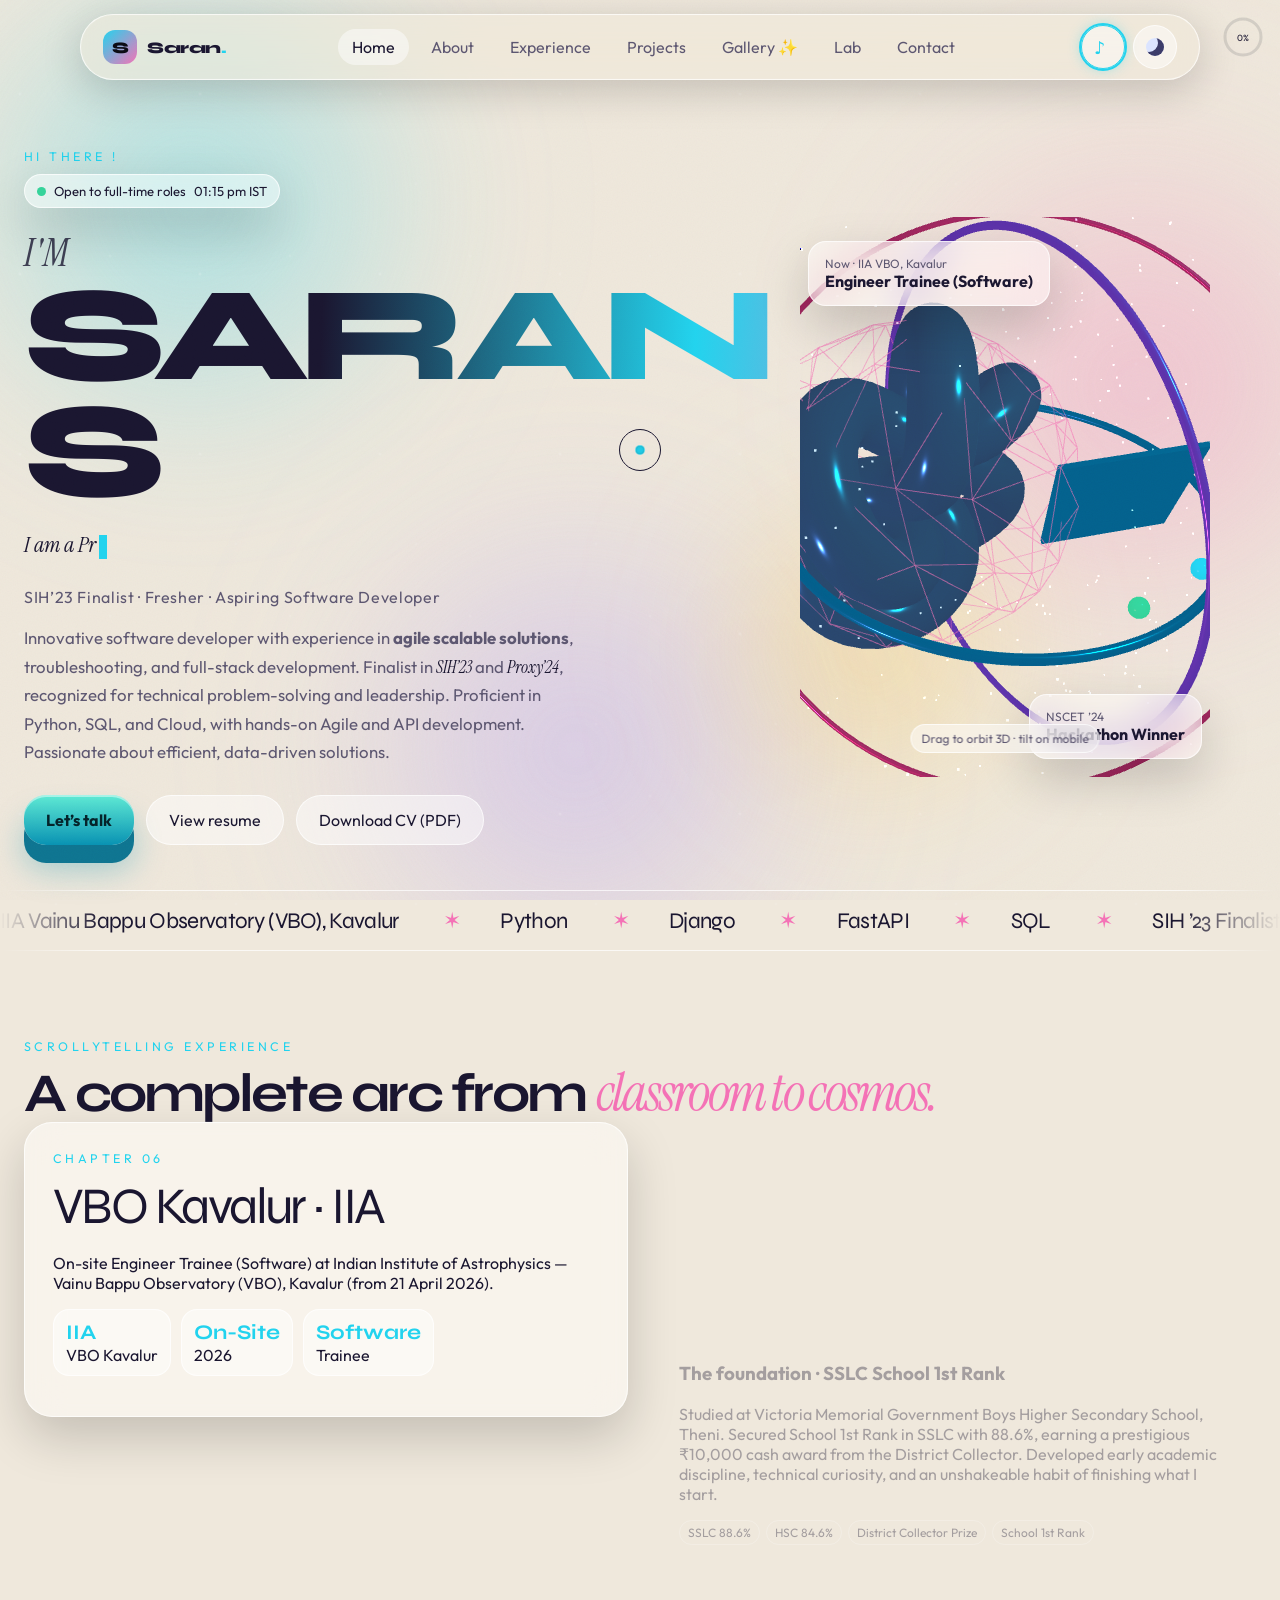
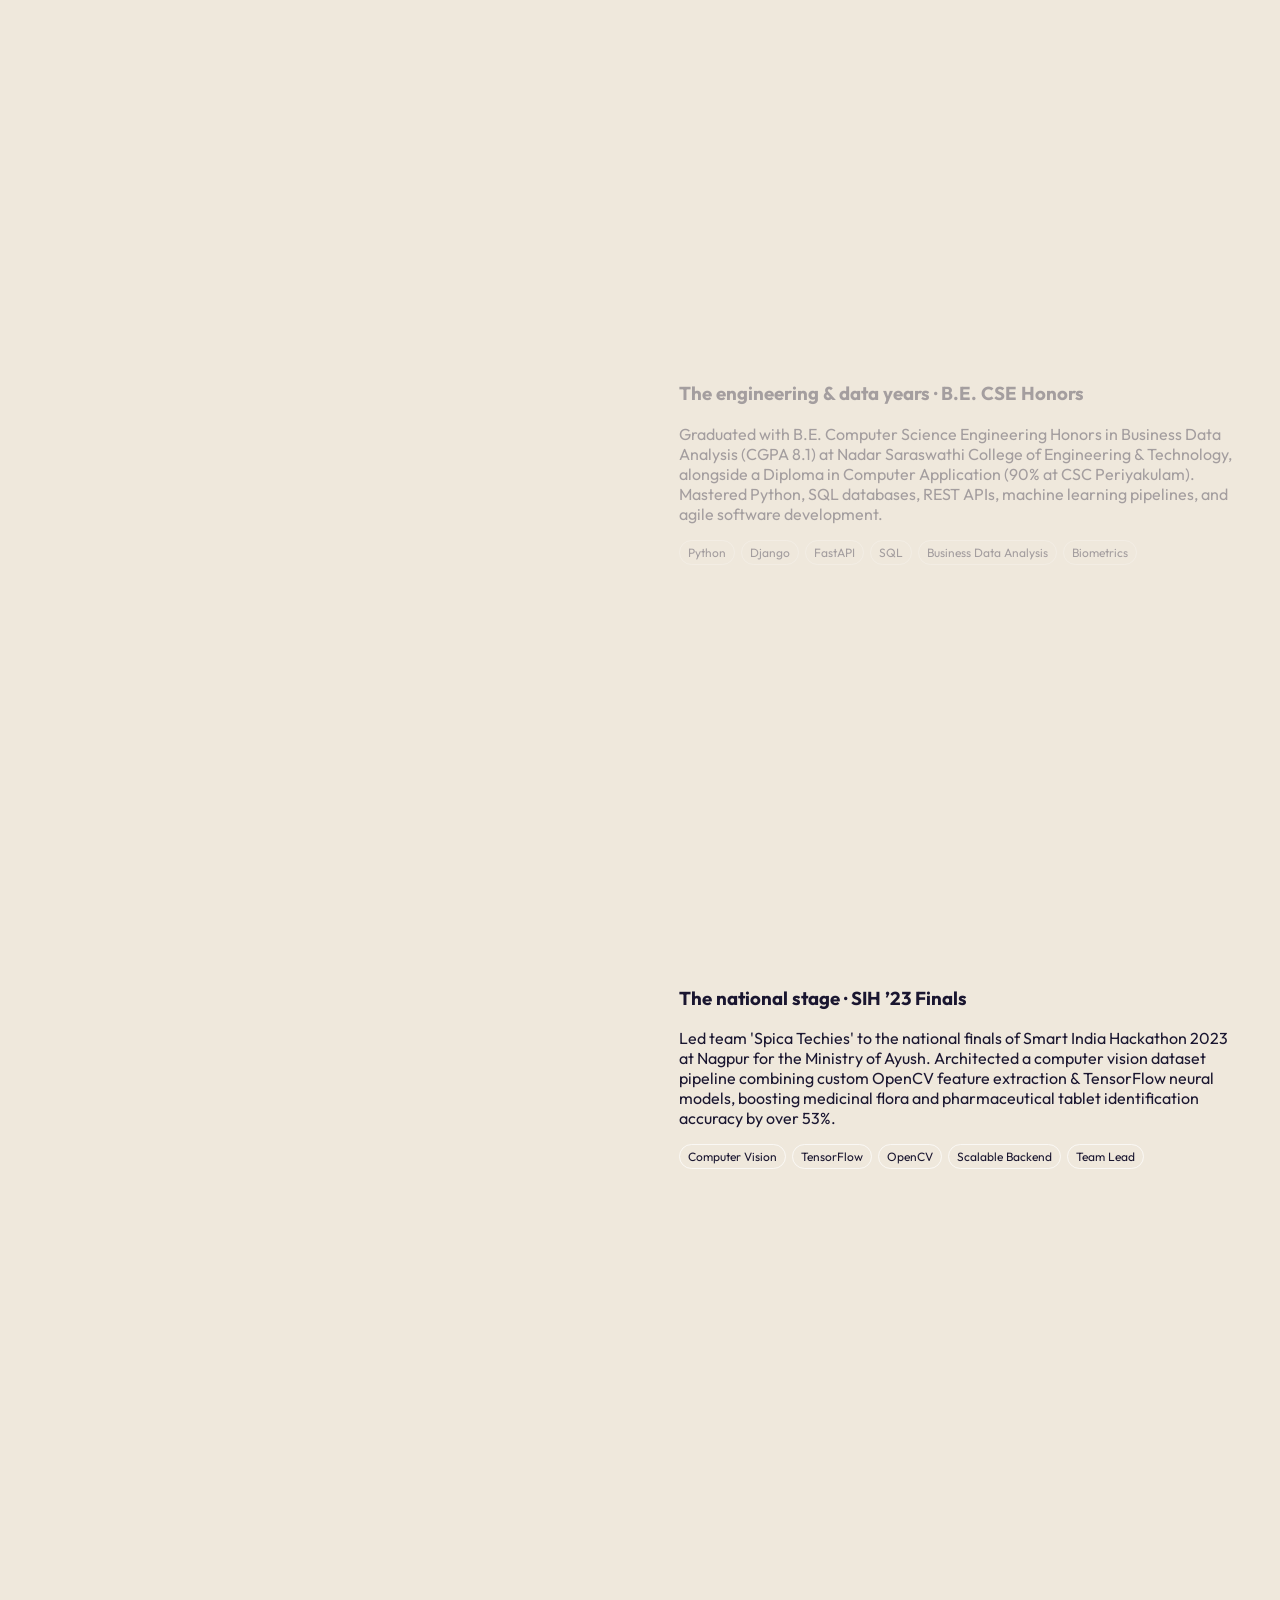
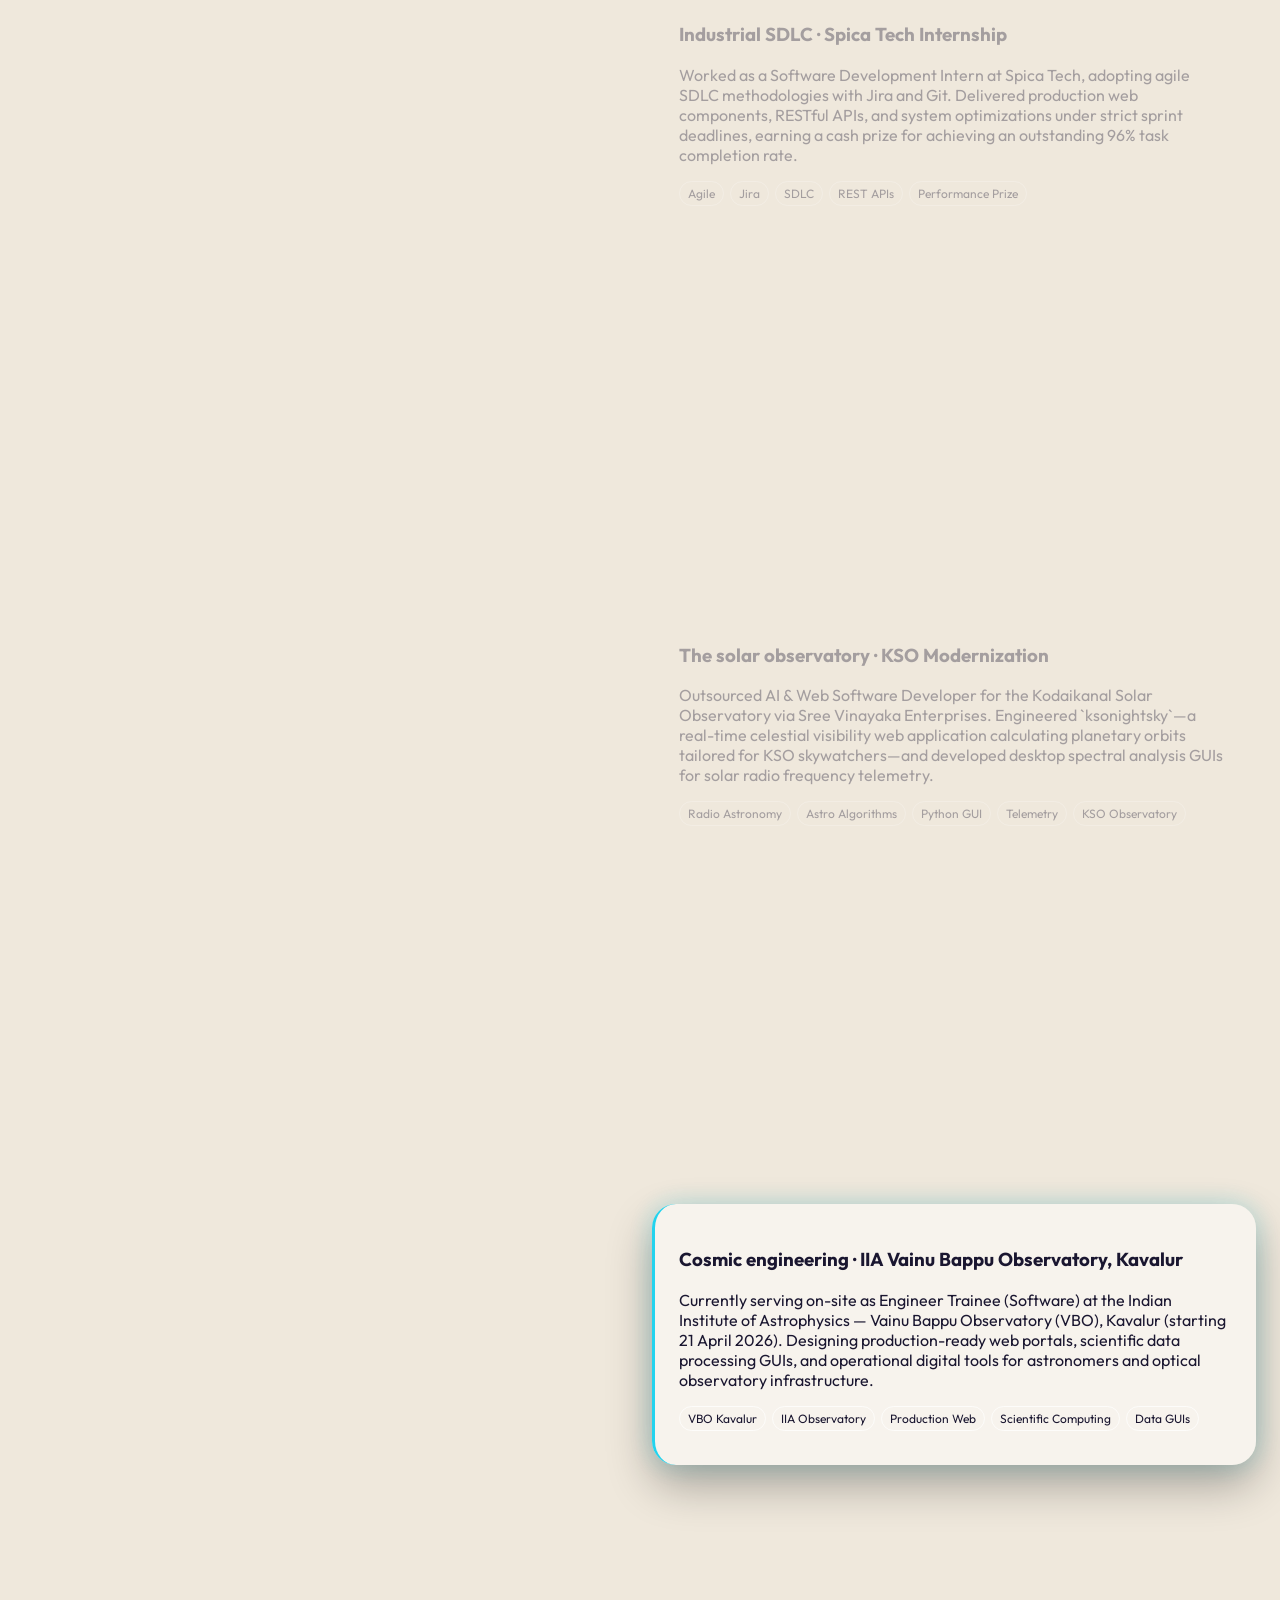
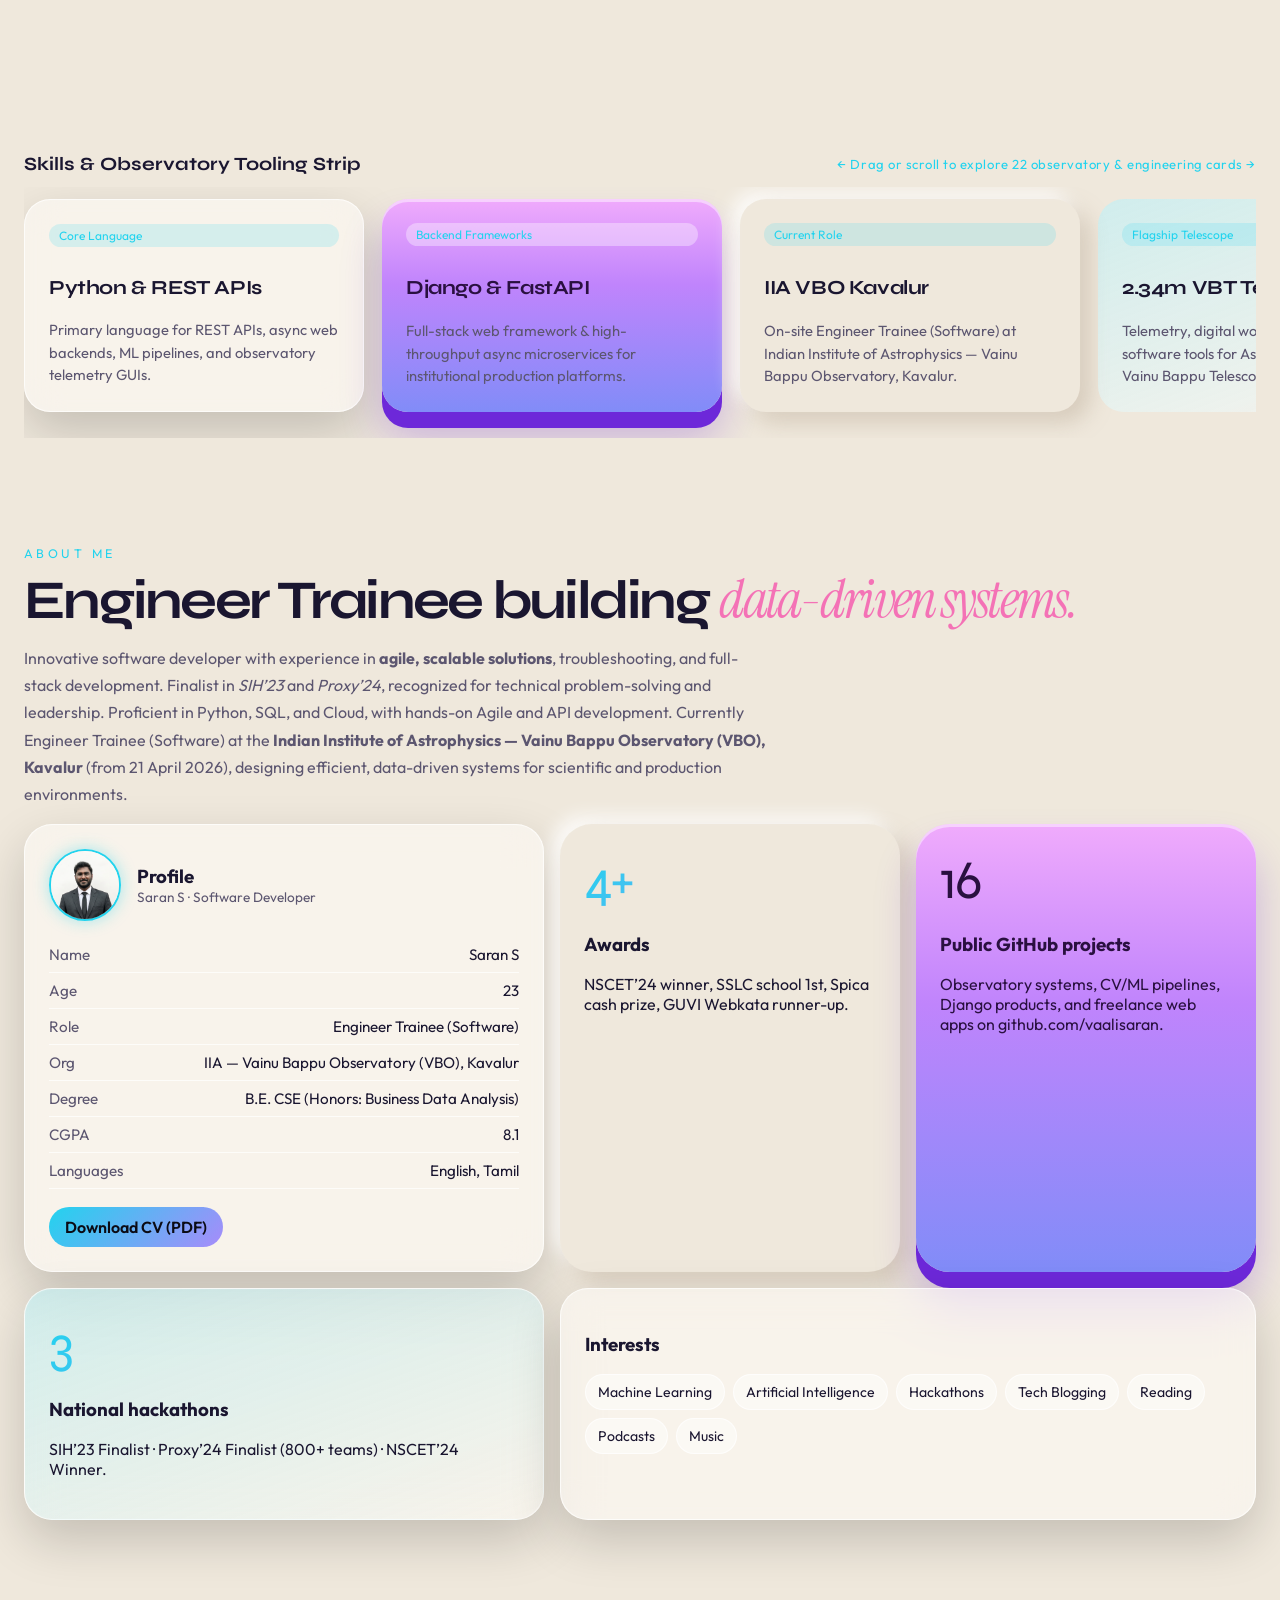
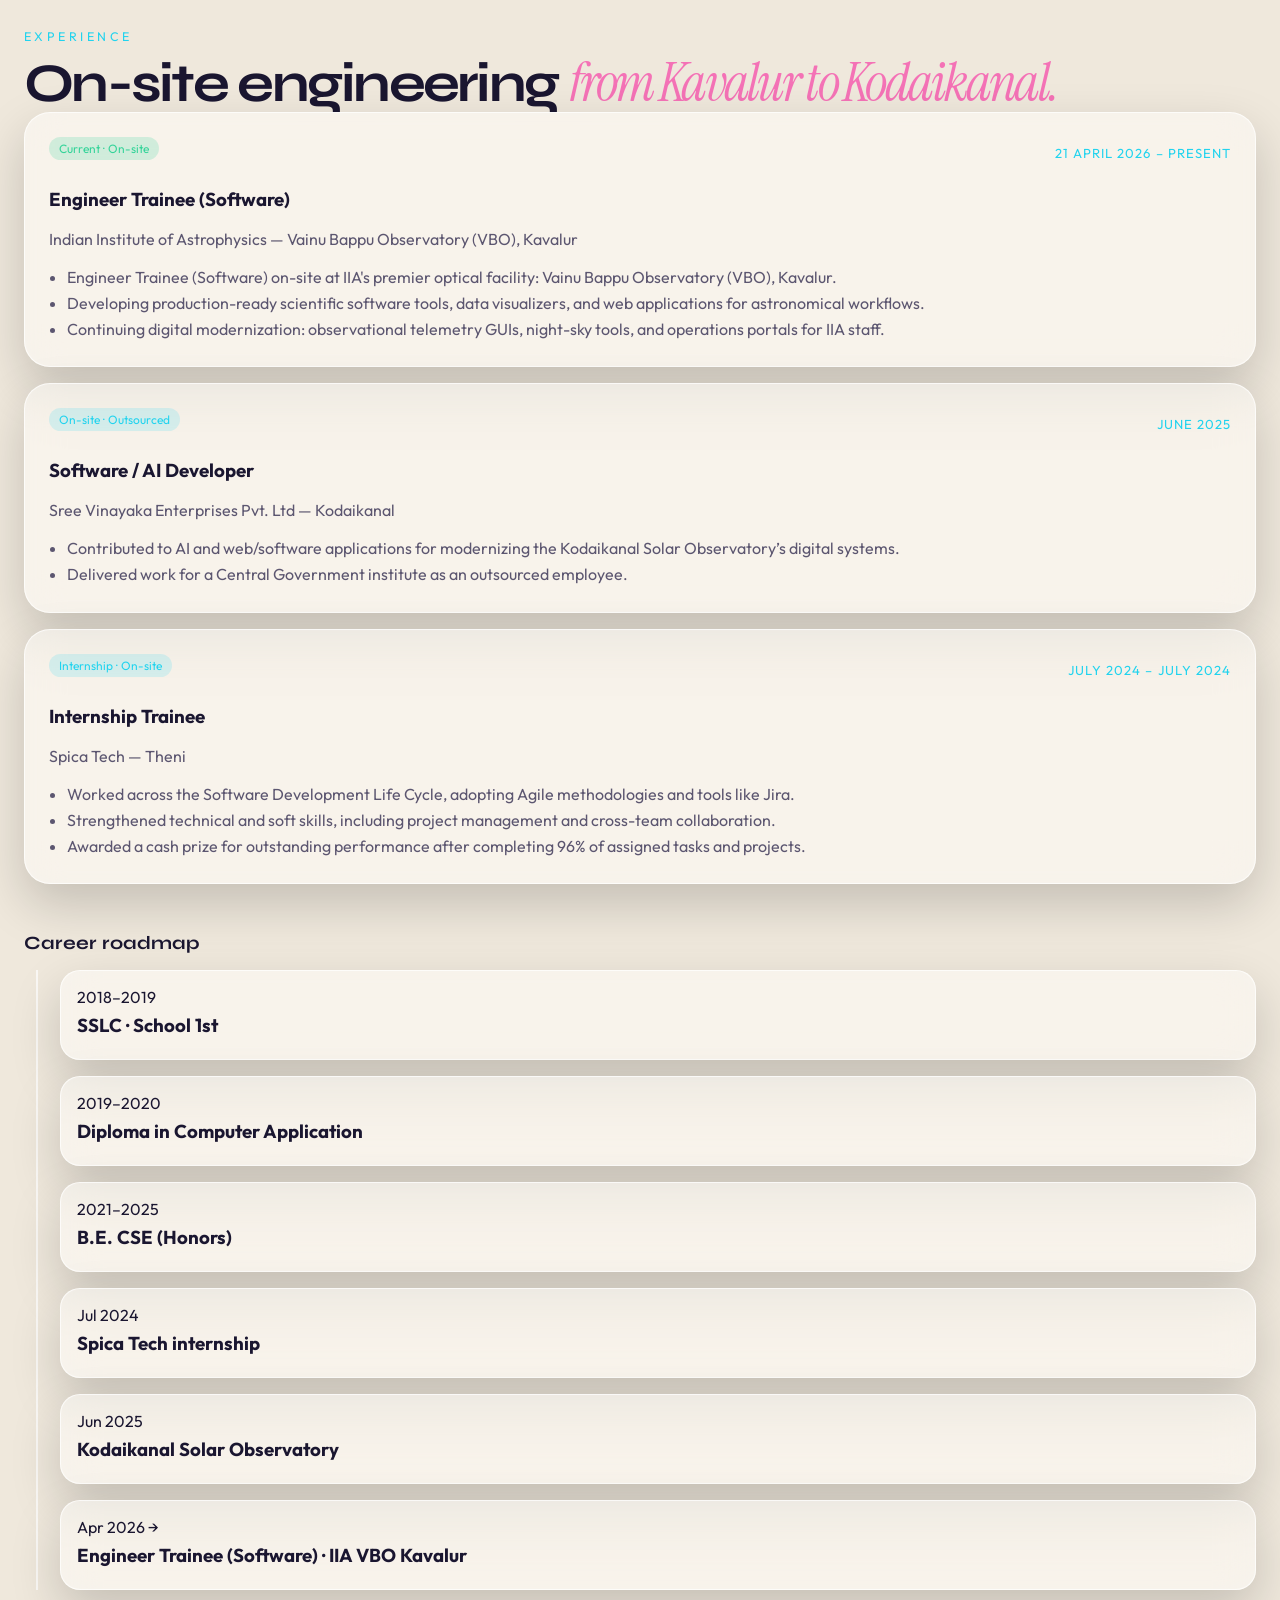
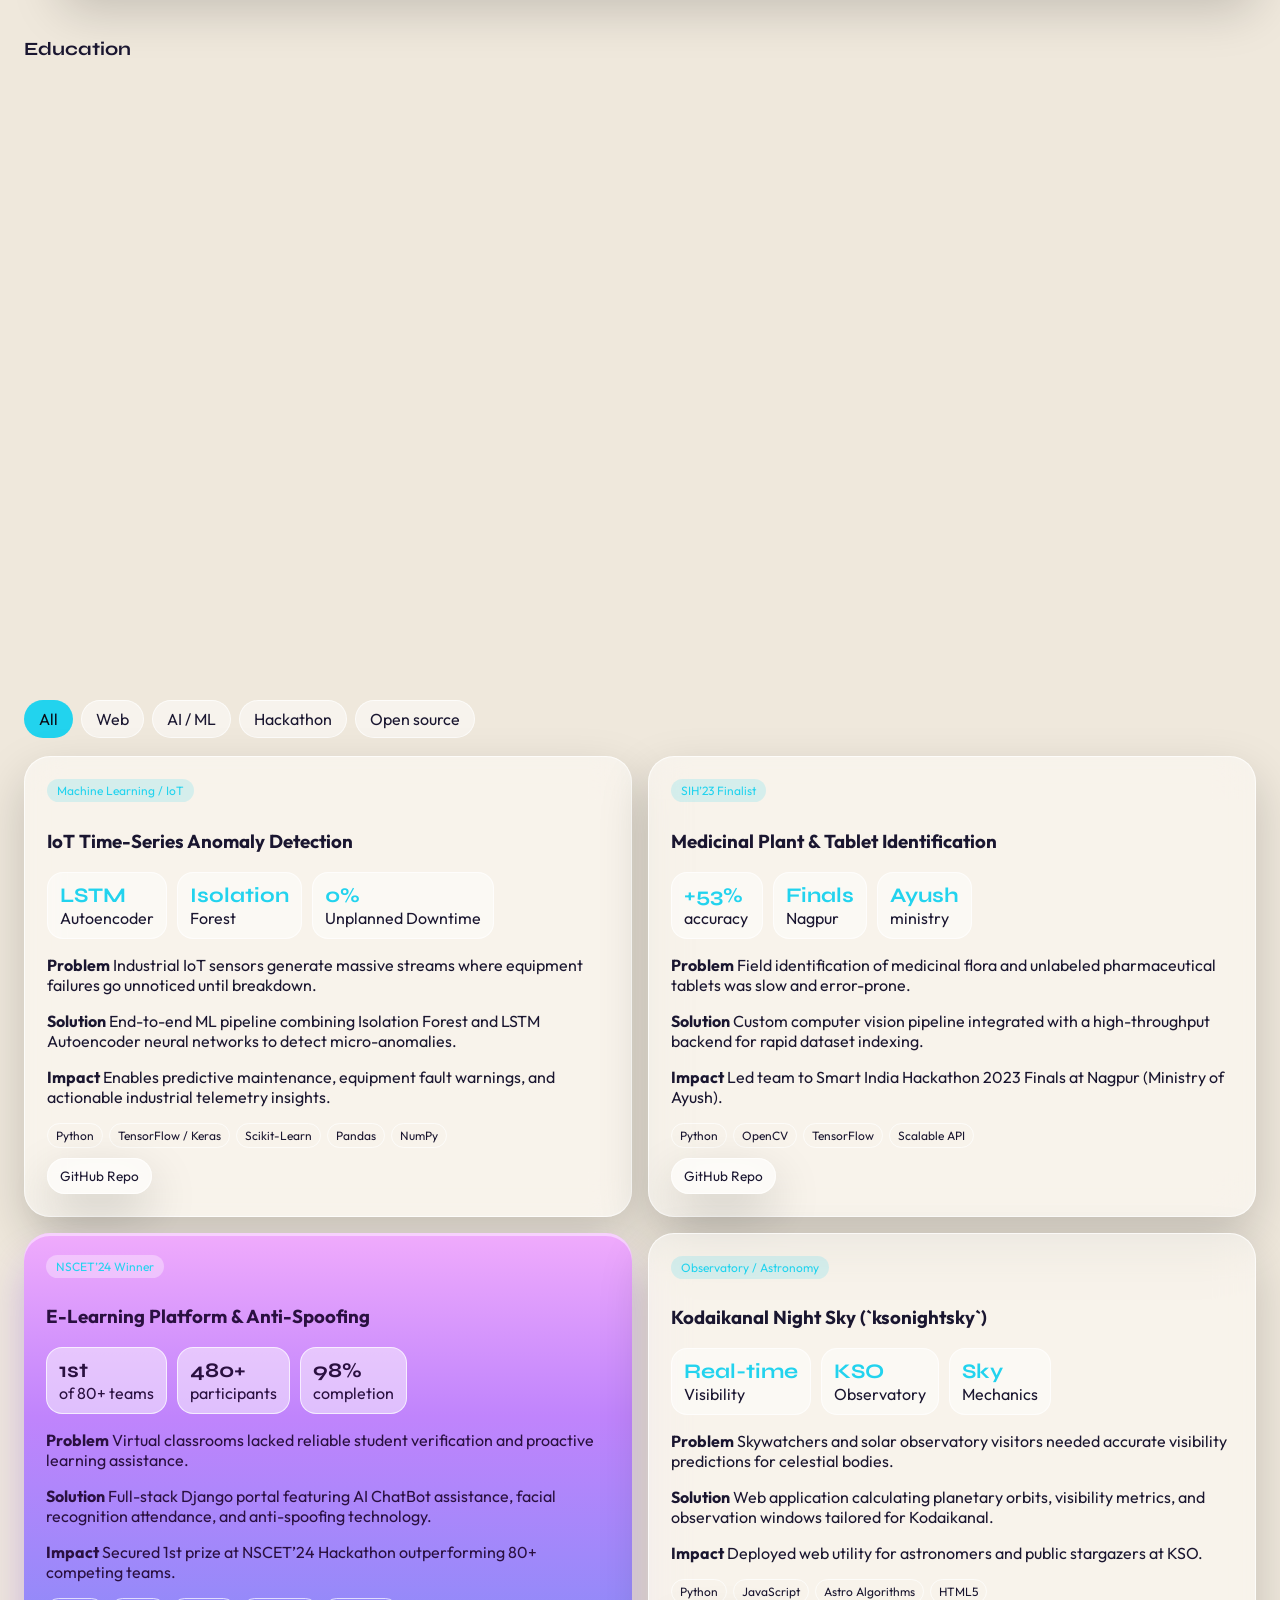
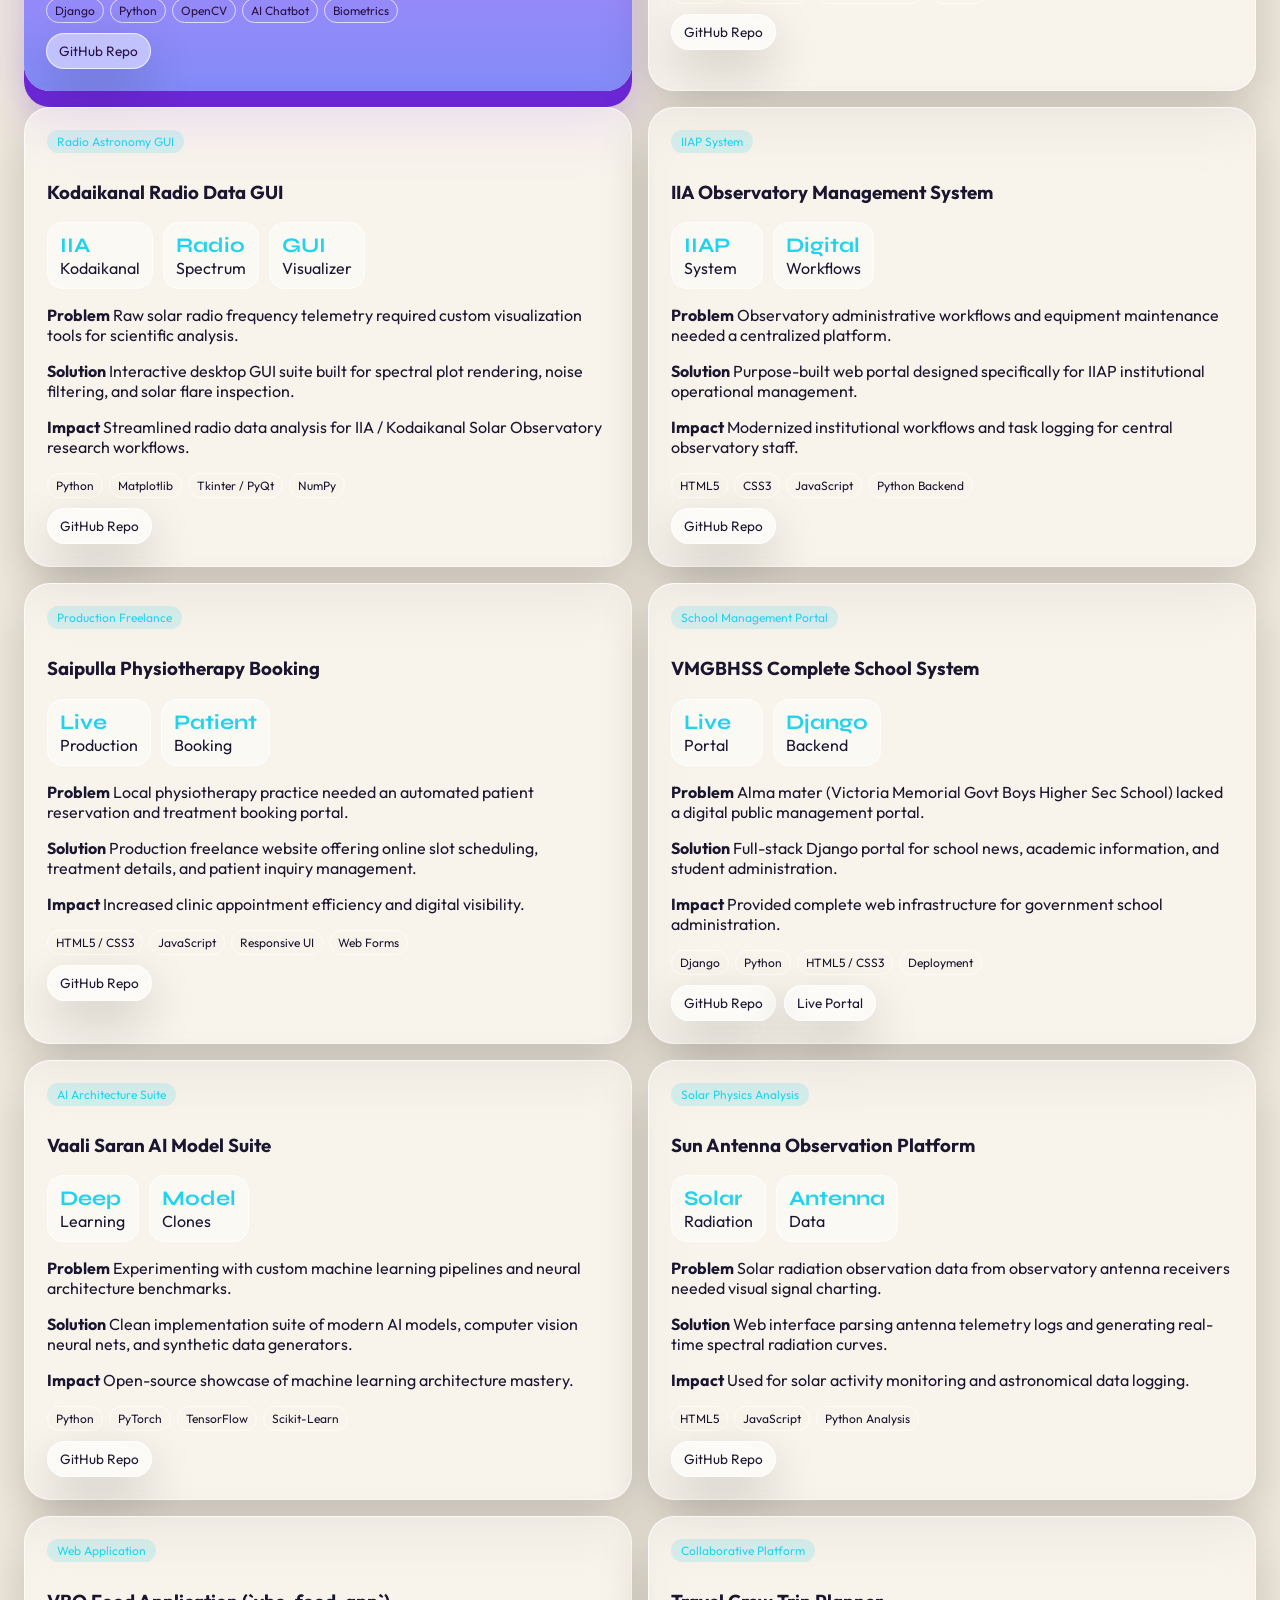
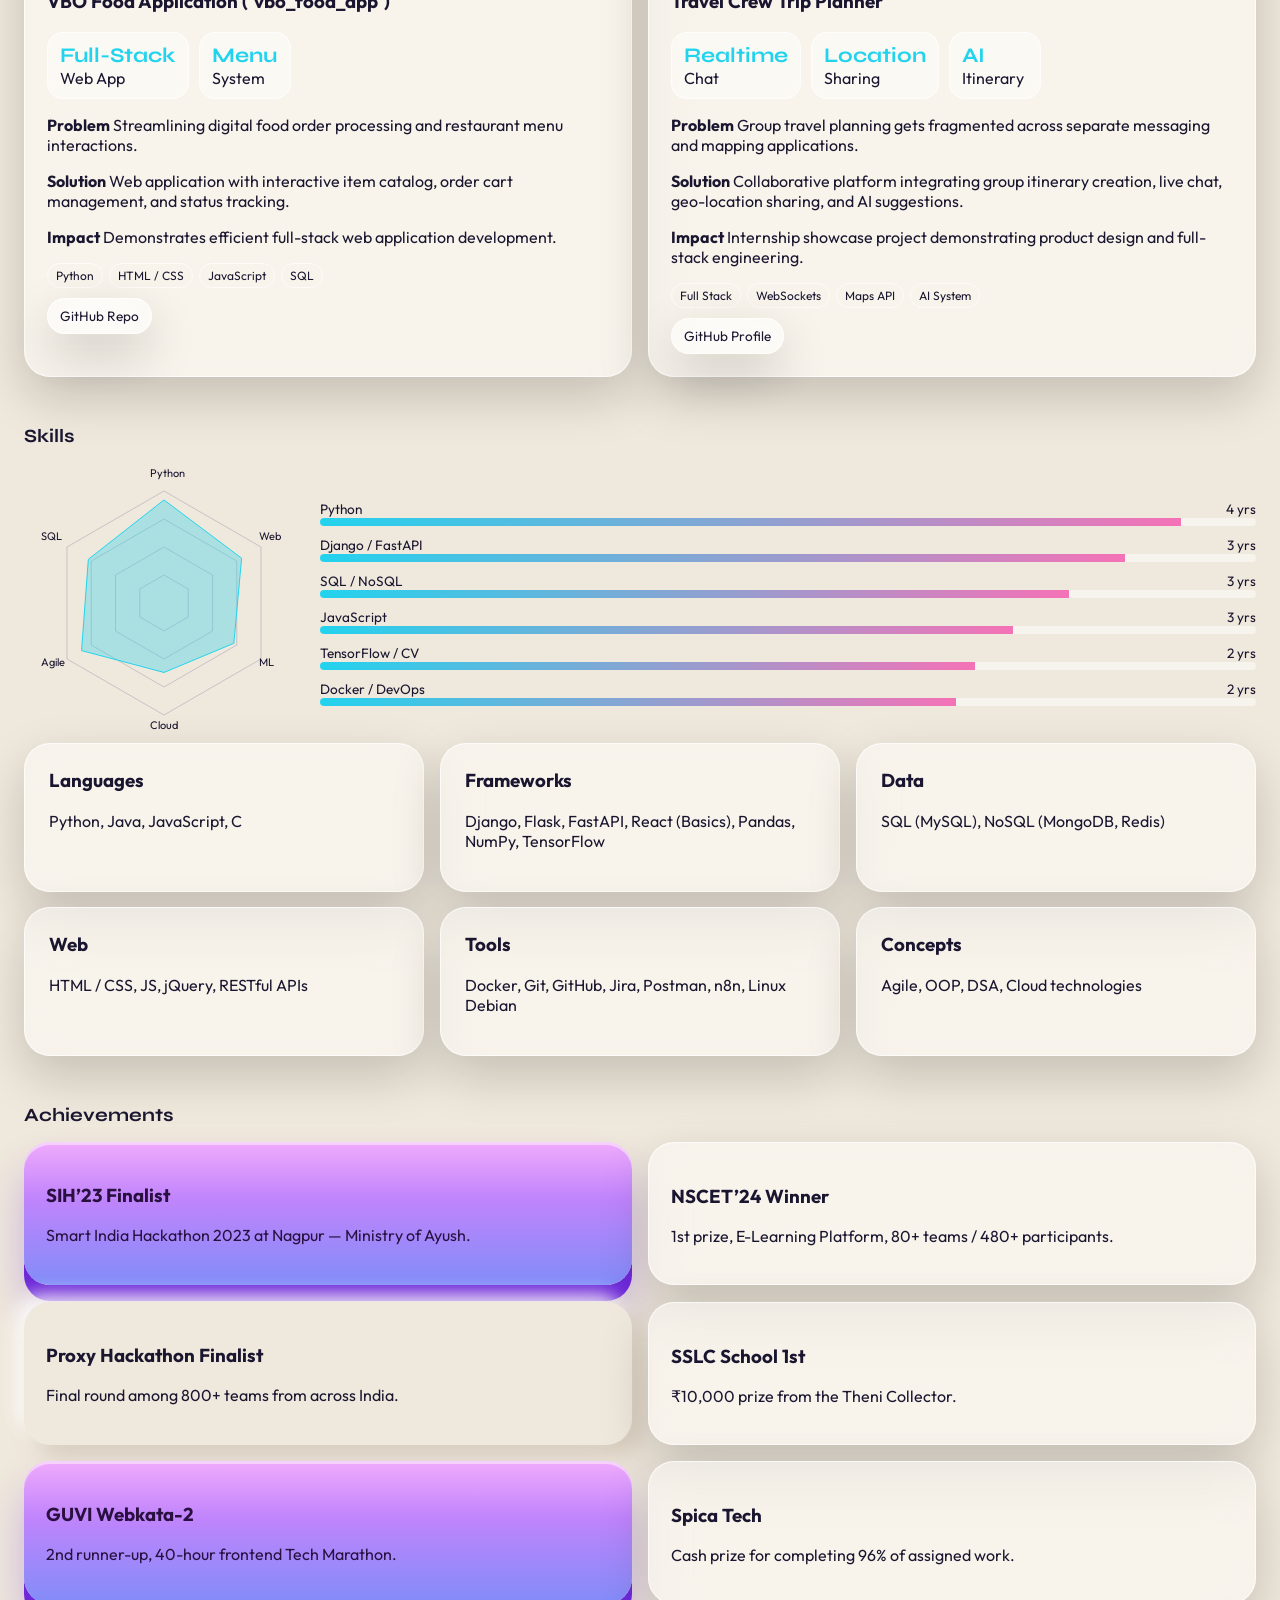
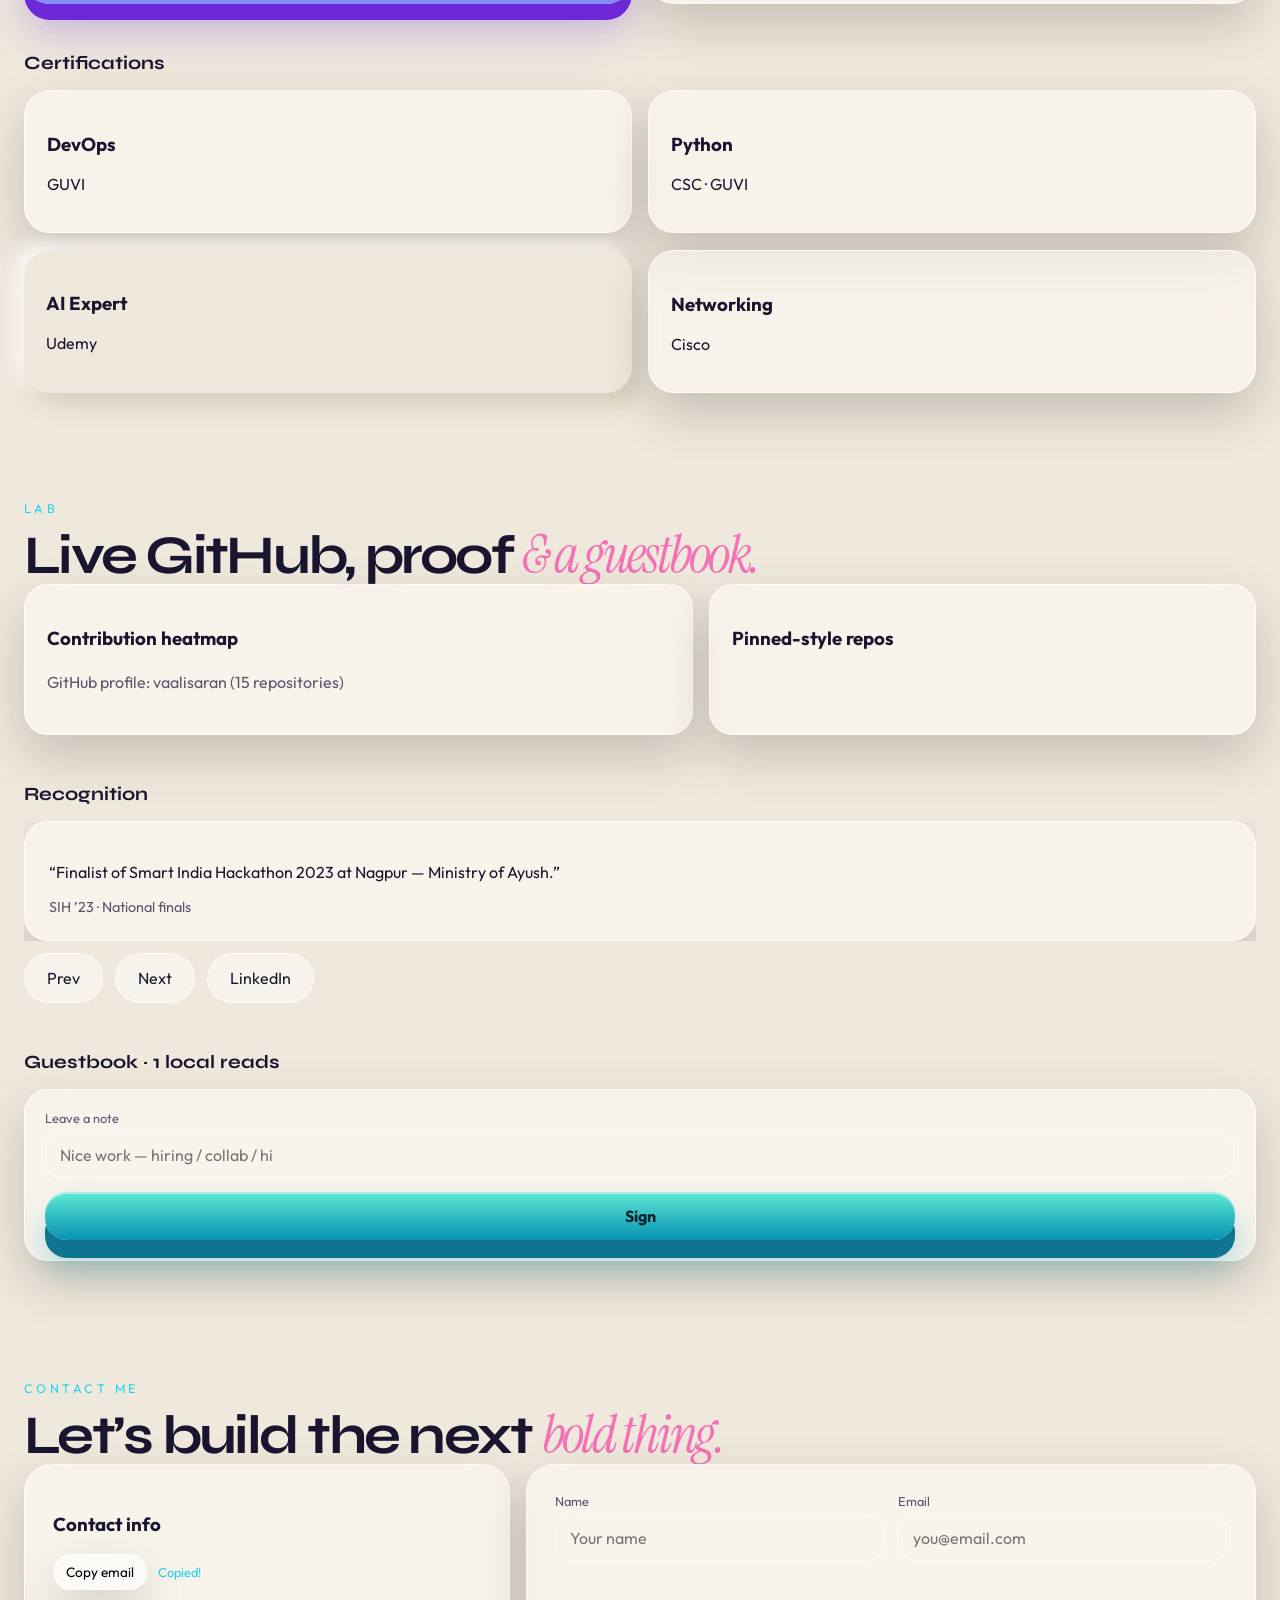
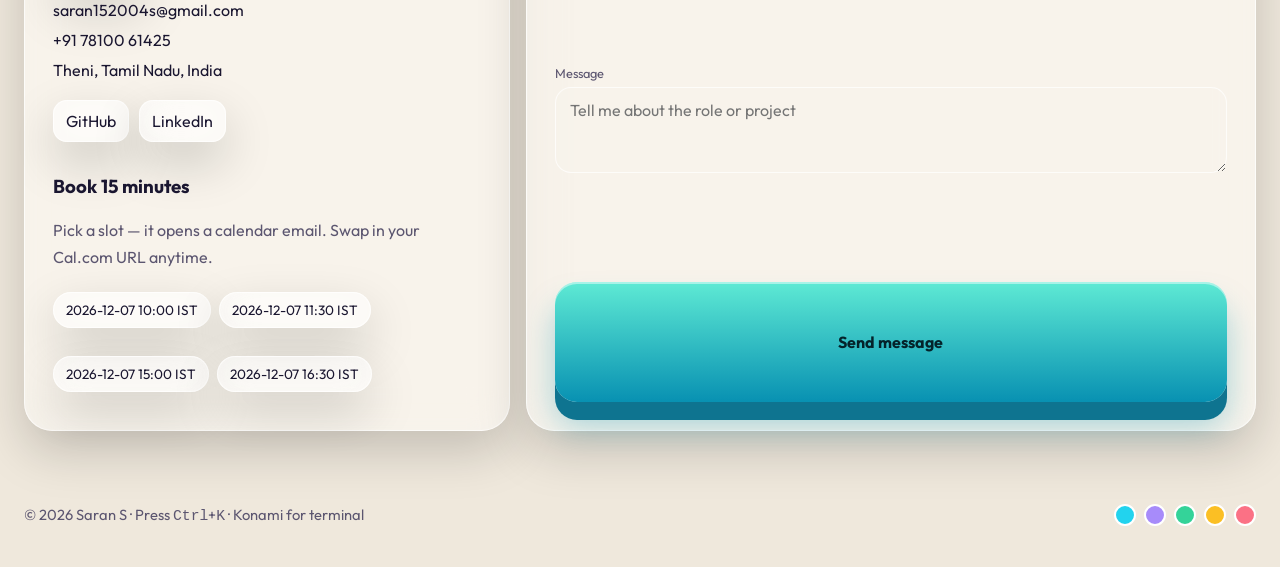
==== commit 79494300: "update" ====
--- a/index.html
+++ b/index.html
@@ -65,7 +65,6 @@
   </div>
 
   <header class="nav island" id="nav">
-    <button class="magnetic" id="islandToggle" type="button" aria-label="Expand navigation">S</button>
     <a class="logo magnetic" href="#home" data-page="home">
       <span class="logo-mark">S</span>
       <span>Saran<span class="accent">.</span></span>
@@ -75,6 +74,7 @@
       <a class="magnetic" href="#about" data-page="about">About</a>
       <a class="magnetic" href="#work" data-page="work">Experience</a>
       <a class="magnetic" href="#projects" data-page="projects">Projects</a>
+      <a class="magnetic" href="gallery.html">Gallery ✨</a>
       <a class="magnetic" href="#lab" data-page="lab">Lab</a>
       <a class="magnetic" href="#contact" data-page="contact">Contact</a>
     </nav>
@@ -115,29 +115,29 @@
         <div class="hero-cta reveal">
           <a class="btn clay magnetic" href="#contact" data-sound="whoosh">Let’s talk</a>
           <button class="btn ghost magnetic" id="resumeView" type="button" data-sound="click">View resume</button>
-          <a class="btn ghost magnetic" href="assets/cv.html" download data-sound="click">Download CV</a>
+          <a class="btn ghost magnetic" href="assets/Saran_py_Developer.pdf" download data-sound="click">Download CV (PDF)</a>
         </div>
       </div>
       <div class="hero-stage">
         <canvas id="gl"></canvas>
         <div class="glass float-card">
-          <span>Now · IIA</span>
+          <span>Now · IIA VBO, Kavalur</span>
           <strong>Engineer Trainee (Software)</strong>
         </div>
         <div class="glass float-card c2">
           <span>NSCET ’24</span>
           <strong>Hackathon Winner</strong>
         </div>
-        <p class="playground-hint">Drag to orbit · tilt on mobile</p>
+        <p class="playground-hint">Drag to orbit 3D · tilt on mobile</p>
       </div>
     </section>
 
     <div class="marquee" aria-hidden="true">
       <div class="marquee-track">
-        <span>Python</span><span>Django</span><span>FastAPI</span><span>SQL</span>
+        <span>IIA Vainu Bappu Observatory (VBO), Kavalur</span><span>Python</span><span>Django</span><span>FastAPI</span><span>SQL</span>
         <span>SIH ’23 Finalist</span><span>NSCET ’24 Winner</span><span>Proxy ’24</span>
         <span>Machine Learning</span><span>Docker</span><span>Agile</span>
-        <span>Python</span><span>Django</span><span>FastAPI</span><span>SQL</span>
+        <span>IIA Vainu Bappu Observatory (VBO), Kavalur</span><span>Python</span><span>Django</span><span>FastAPI</span><span>SQL</span>
         <span>SIH ’23 Finalist</span><span>NSCET ’24 Winner</span><span>Proxy ’24</span>
         <span>Machine Learning</span><span>Docker</span><span>Agile</span>
       </div>
@@ -145,8 +145,8 @@
 
     <section class="section" id="story">
       <div class="section-head reveal">
-        <p class="eyebrow">Scrollytelling</p>
-        <h2>A short arc from <em>classroom to cosmos.</em></h2>
+        <p class="eyebrow">Scrollytelling Experience</p>
+        <h2>A complete arc from <em>classroom to cosmos.</em></h2>
       </div>
       <div class="story">
         <div class="story-sticky glass spot" id="storyScene">
@@ -156,34 +156,182 @@
           <div class="metrics" id="storyMetrics"></div>
         </div>
         <div class="story-steps">
-          <article class="story-step" data-kicker="Chapter 01" data-title="Theni" data-body="School first in SSLC. A collector’s prize. The habit of finishing what I start." data-metrics="88.6%|SSLC,₹10k|Award">
-            <h3>The foundation</h3>
-            <p>Victoria Memorial Government Boys Higher Secondary School — ranks, discipline, and curiosity.</p>
+          <article class="story-step" data-kicker="Chapter 01" data-title="Theni" data-body="Secured School 1st in SSLC with 88.6%. Honored with a ₹10,000 cash award from the District Collector for academic excellence." data-metrics="88.6%|SSLC,₹10k|Collector Award,1st|Rank">
+            <h3>The foundation · SSLC School 1st Rank</h3>
+            <p>Studied at Victoria Memorial Government Boys Higher Secondary School, Theni. Secured School 1st Rank in SSLC with 88.6%, earning a prestigious ₹10,000 cash award from the District Collector. Developed early academic discipline, technical curiosity, and an unshakeable habit of finishing what I start.</p>
+            <div class="stack"><span>SSLC 88.6%</span><span>HSC 84.6%</span><span>District Collector Prize</span><span>School 1st Rank</span></div>
           </article>
-          <article class="story-step" data-kicker="Chapter 02" data-title="NSCET" data-body="Honors in Business Data Analysis. Hackathons as a second classroom." data-metrics="8.1|CGPA,1st|NSCET’24">
-            <h3>The lab years</h3>
-            <p>B.E. CSE with honors. Django, Python, and teams that ship under the clock.</p>
+
+          <article class="story-step" data-kicker="Chapter 02" data-title="NSCET & CSC" data-body="Completed B.E. CSE Honors in Business Data Analysis with 8.1 CGPA & DCA with 90%. Hackathons as a second classroom." data-metrics="8.1|CGPA,90%|DCA,Honors|Data Analysis">
+            <h3>The engineering &amp; data years · B.E. CSE Honors</h3>
+            <p>Graduated with B.E. Computer Science Engineering Honors in Business Data Analysis (CGPA 8.1) at Nadar Saraswathi College of Engineering &amp; Technology, alongside a Diploma in Computer Application (90% at CSC Periyakulam). Mastered Python, SQL databases, REST APIs, machine learning pipelines, and agile software development.</p>
+            <div class="stack"><span>Python</span><span>Django</span><span>FastAPI</span><span>SQL</span><span>Business Data Analysis</span><span>Biometrics</span></div>
           </article>
-          <article class="story-step" data-kicker="Chapter 03" data-title="SIH ’23" data-body="Nagpur. Ministry of Ayush. A medicinal plant system that saw 53% better accuracy." data-metrics="+53%|Accuracy,Finals|National">
-            <h3>The national stage</h3>
-            <p>Led a team to Smart India Hackathon finals — image processing plus a scalable backend.</p>
+
+          <article class="story-step" data-kicker="Chapter 03" data-title="SIH ’23 Nagpur" data-body="National finalist at Smart India Hackathon 2023 for Ministry of Ayush. Engineered computer vision & dataset pipeline achieving +53% accuracy." data-metrics="+53%|Accuracy,Finals|Nagpur,Ministry|Ayush">
+            <h3>The national stage · SIH ’23 Finals</h3>
+            <p>Led team 'Spica Techies' to the national finals of Smart India Hackathon 2023 at Nagpur for the Ministry of Ayush. Architected a computer vision dataset pipeline combining custom OpenCV feature extraction &amp; TensorFlow neural models, boosting medicinal flora and pharmaceutical tablet identification accuracy by over 53%.</p>
+            <div class="stack"><span>Computer Vision</span><span>TensorFlow</span><span>OpenCV</span><span>Scalable Backend</span><span>Team Lead</span></div>
           </article>
-          <article class="story-step" data-kicker="Chapter 04" data-title="Kodaikanal" data-body="Outsourced to a Central Government institute. Then Engineer Trainee at IIA." data-metrics="IIA|Now,KSO|2025">
-            <h3>The observatory</h3>
-            <p>Modernizing digital systems for solar science — AI, web, and production software.</p>
+
+          <article class="story-step" data-kicker="Chapter 04" data-title="Spica Tech" data-body="Awarded cash prize for completing 96% of assigned work during software development internship across Jira & Agile sprints." data-metrics="96%|Completion,Prize|Performance,Agile|Jira">
+            <h3>Industrial SDLC · Spica Tech Internship</h3>
+            <p>Worked as a Software Development Intern at Spica Tech, adopting agile SDLC methodologies with Jira and Git. Delivered production web components, RESTful APIs, and system optimizations under strict sprint deadlines, earning a cash prize for achieving an outstanding 96% task completion rate.</p>
+            <div class="stack"><span>Agile</span><span>Jira</span><span>SDLC</span><span>REST APIs</span><span>Performance Prize</span></div>
+          </article>
+
+          <article class="story-step" data-kicker="Chapter 05" data-title="Kodaikanal Observatory" data-body="Outsourced AI/Web Software Developer for Kodaikanal Solar Observatory (Central Govt Institute via Sree Vinayaka)." data-metrics="KSO|Central Govt,Realtime|Sky Engine,Radio|GUI">
+            <h3>The solar observatory · KSO Modernization</h3>
+            <p>Outsourced AI &amp; Web Software Developer for the Kodaikanal Solar Observatory via Sree Vinayaka Enterprises. Engineered `ksonightsky`—a real-time celestial visibility web application calculating planetary orbits tailored for KSO skywatchers—and developed desktop spectral analysis GUIs for solar radio frequency telemetry.</p>
+            <div class="stack"><span>Radio Astronomy</span><span>Astro Algorithms</span><span>Python GUI</span><span>Telemetry</span><span>KSO Observatory</span></div>
+          </article>
+
+          <article class="story-step" data-kicker="Chapter 06" data-title="VBO Kavalur · IIA" data-body="On-site Engineer Trainee (Software) at Indian Institute of Astrophysics — Vainu Bappu Observatory (VBO), Kavalur (from 21 April 2026)." data-metrics="IIA|VBO Kavalur,On-Site|2026,Software|Trainee">
+            <h3>Cosmic engineering · IIA Vainu Bappu Observatory, Kavalur</h3>
+            <p>Currently serving on-site as Engineer Trainee (Software) at the Indian Institute of Astrophysics — Vainu Bappu Observatory (VBO), Kavalur (starting 21 April 2026). Designing production-ready web portals, scientific data processing GUIs, and operational digital tools for astronomers and optical observatory infrastructure.</p>
+            <div class="stack"><span>VBO Kavalur</span><span>IIA Observatory</span><span>Production Web</span><span>Scientific Computing</span><span>Data GUIs</span></div>
           </article>
         </div>
       </div>
     </section>
 
     <div class="section">
-      <h3 class="subhead reveal">Horizontal strip</h3>
+      <div style="display:flex;justify-content:space-between;align-items:center;margin-bottom:12px;flex-wrap:wrap;gap:8px">
+        <h3 class="subhead reveal" style="margin:0">Skills &amp; Observatory Tooling Strip</h3>
+        <span style="font-size:0.82rem;color:var(--cyan);letter-spacing:0.04em">← Drag or scroll to explore 22 observatory &amp; engineering cards →</span>
+      </div>
       <div class="h-scroll">
-        <article class="h-card glass spot"><h3>Python</h3><p>Core language for APIs, ML, and observatory tooling.</p></article>
-        <article class="h-card clay-card spot"><h3>Django</h3><p>E-learning, school sites, and hackathon backends.</p></article>
-        <article class="h-card neu spot"><h3>FastAPI</h3><p>Lean REST services and data pipelines.</p></article>
-        <article class="h-card glass spot"><h3>TensorFlow</h3><p>Vision models for plants, faces, and anti-spoofing.</p></article>
-        <article class="h-card glass spot"><h3>Docker · Git · Jira</h3><p>Ship with SDLC discipline from Spica to IIA.</p></article>
+        <article class="h-card glass spot">
+          <span class="badge">Core Language</span>
+          <h3>Python &amp; REST APIs</h3>
+          <p>Primary language for REST APIs, async web backends, ML pipelines, and observatory telemetry GUIs.</p>
+        </article>
+
+        <article class="h-card clay-card spot">
+          <span class="badge">Backend Frameworks</span>
+          <h3>Django &amp; FastAPI</h3>
+          <p>Full-stack web framework &amp; high-throughput async microservices for institutional production platforms.</p>
+        </article>
+
+        <article class="h-card neu spot">
+          <span class="badge">Current Role</span>
+          <h3>IIA VBO Kavalur</h3>
+          <p>On-site Engineer Trainee (Software) at Indian Institute of Astrophysics — Vainu Bappu Observatory, Kavalur.</p>
+        </article>
+
+        <article class="h-card accent-tile spot">
+          <span class="badge">Flagship Telescope</span>
+          <h3>2.34m VBT Telescope</h3>
+          <p>Telemetry, digital workflows &amp; scientific software tools for Asia's premier 2.34m Vainu Bappu Telescope.</p>
+        </article>
+
+        <article class="h-card glass spot">
+          <span class="badge">Solar Astronomy</span>
+          <h3>KSO Solar Science</h3>
+          <p>Engineered `ksonightsky` planetary orbit calculator &amp; solar radio frequency telemetry GUIs for KSO.</p>
+        </article>
+
+        <article class="h-card clay-card spot">
+          <span class="badge">AI / Computer Vision</span>
+          <h3>TensorFlow &amp; OpenCV</h3>
+          <p>Vision models boosting flora/tablet ID accuracy (+53% SIH'23) &amp; facial anti-spoofing biometrics.</p>
+        </article>
+
+        <article class="h-card neu spot">
+          <span class="badge">DevOps &amp; Cloud</span>
+          <h3>Docker &amp; Containers</h3>
+          <p>Microservice containerization, deployment isolation, automated CI build pipelines &amp; server reproducibility.</p>
+        </article>
+
+        <article class="h-card glass spot">
+          <span class="badge">Database Engineering</span>
+          <h3>SQL &amp; MySQL Optimization</h3>
+          <p>Relational database modeling, complex query optimization, indexing, and high-volume logging persistence.</p>
+        </article>
+
+        <article class="h-card clay-card spot">
+          <span class="badge">Orbital Mechanics</span>
+          <h3>Astro Ephemeris Algorithms</h3>
+          <p>Planetary orbit calculations, sky coordinate transformations, visibility engines, and scientific visualizers.</p>
+        </article>
+
+        <article class="h-card neu spot">
+          <span class="badge">System Admin</span>
+          <h3>Linux Systems &amp; Bash</h3>
+          <p>Observatory server environment management, bash automation scripting, system monitoring &amp; cron pipelines.</p>
+        </article>
+
+        <article class="h-card glass spot">
+          <span class="badge">Agile SDLC</span>
+          <h3>Git &amp; Jira Engineering</h3>
+          <p>Industrial software development discipline; awarded performance cash prize for 96% sprint task completion.</p>
+        </article>
+
+        <article class="h-card clay-card spot">
+          <span class="badge">National Hackathon</span>
+          <h3>SIH ’23 National Finalist</h3>
+          <p>Smart India Hackathon national finalist at Nagpur, representing Ministry of Ayush with AI computer vision.</p>
+        </article>
+
+        <article class="h-card neu spot">
+          <span class="badge">1st Prize Winner</span>
+          <h3>NSCET ’24 Hackathon Winner</h3>
+          <p>1st prize winner among 80+ competing teams for Django anti-spoofing biometrics e-learning platform.</p>
+        </article>
+
+        <article class="h-card accent-tile spot">
+          <span class="badge">Spectroscopy</span>
+          <h3>Optical Spectrographs</h3>
+          <p>Data reduction GUIs and spectral analysis tools for high-dispersion optical spectrograph instruments.</p>
+        </article>
+
+        <article class="h-card glass spot">
+          <span class="badge">Image Processing</span>
+          <h3>CCD &amp; FITS Data Engines</h3>
+          <p>FITS astronomical file processing, image array transformation, header metadata parsing, and visualizers.</p>
+        </article>
+
+        <article class="h-card clay-card spot">
+          <span class="badge">Predictive ML</span>
+          <h3>IoT Anomaly Detection</h3>
+          <p>LSTM Autoencoders &amp; Isolation Forest neural models for industrial equipment predictive maintenance.</p>
+        </article>
+
+        <article class="h-card neu spot">
+          <span class="badge">Procedural Audio</span>
+          <h3>Web Audio Atmosphere</h3>
+          <p>Real-time Web Audio API ambient soundscape synth engine with custom frequency filters and procedural audio.</p>
+        </article>
+
+        <article class="h-card accent-tile spot">
+          <span class="badge">3D Graphics</span>
+          <h3>3D WebGL Three.js</h3>
+          <p>Interactive 3D WebGL particle swarm physics, kinetic drag orbital inertia, and gyroscopic torus knot shaders.</p>
+        </article>
+
+        <article class="h-card glass spot">
+          <span class="badge">National Finals</span>
+          <h3>Proxy ’24 Finalist</h3>
+          <p>Top national contestant among 800+ participating teams in high-tempo competitive technical hackathons.</p>
+        </article>
+
+        <article class="h-card clay-card spot">
+          <span class="badge">Academic Excellence</span>
+          <h3>SSLC District Collector Award</h3>
+          <p>Secured School 1st Rank in SSLC with 88.6%, awarded ₹10,000 cash prize by the District Collector.</p>
+        </article>
+
+        <article class="h-card neu spot">
+          <span class="badge">Biometrics</span>
+          <h3>Anti-Spoofing Verification</h3>
+          <p>Real-time facial verification, eye-blink liveness detection, and biometric identity authentication algorithms.</p>
+        </article>
+
+        <article class="h-card glass spot">
+          <span class="badge">Remote Operations</span>
+          <h3>Real-time Telemetry Dashboards</h3>
+          <p>Responsive WebSocket &amp; REST dashboards for real-time remote telescope tracking and telemetry monitoring.</p>
+        </article>
       </div>
     </div>
 
@@ -193,23 +341,33 @@
         <h2>Engineer Trainee building <em>data-driven systems.</em></h2>
       </div>
       <p class="about-blurb reveal">
-        Currently Engineer Trainee (Software) at the <strong>Indian Institute of Astrophysics</strong>
-        (from 21 April 2026). Focused on scalable backends, APIs, and modernizing scientific digital systems.
+        Innovative software developer with experience in <strong>agile, scalable solutions</strong>,
+        troubleshooting, and full-stack development. Finalist in <em>SIH’23</em> and <em>Proxy’24</em>,
+        recognized for technical problem-solving and leadership. Proficient in Python, SQL, and Cloud,
+        with hands-on Agile and API development. Currently Engineer Trainee (Software) at the
+        <strong>Indian Institute of Astrophysics — Vainu Bappu Observatory (VBO), Kavalur</strong> (from 21 April 2026),
+        designing efficient, data-driven systems for scientific and production environments.
       </p>
 
       <div class="bento">
         <article class="tile glass reveal" data-delay="0">
-          <h3>Profile</h3>
+          <div style="display:flex;align-items:center;gap:16px;margin-bottom:12px">
+            <img src="images/saran_pro.png" alt="Saran S" style="width:72px;height:72px;border-radius:50%;object-fit:cover;border:2px solid var(--cyan);box-shadow:0 0 16px color-mix(in srgb, var(--cyan) 40%, transparent)" />
+            <div>
+              <h3 style="margin:0">Profile</h3>
+              <p style="margin:0;font-size:0.85rem;color:var(--muted)">Saran S · Software Developer</p>
+            </div>
+          </div>
           <ul class="meta">
             <li><span>Name</span> Saran S</li>
             <li><span>Age</span> 23</li>
             <li><span>Role</span> Engineer Trainee (Software)</li>
-            <li><span>Org</span> Indian Institute of Astrophysics</li>
+            <li><span>Org</span> IIA — Vainu Bappu Observatory (VBO), Kavalur</li>
             <li><span>Degree</span> B.E. CSE (Honors: Business Data Analysis)</li>
             <li><span>CGPA</span> 8.1</li>
             <li><span>Languages</span> English, Tamil</li>
           </ul>
-          <a class="btn slim magnetic" href="assets/cv.html" download>Download CV</a>
+          <a class="btn slim magnetic" href="assets/Saran_py_Developer.pdf" download>Download CV (PDF)</a>
         </article>
 
         <article class="tile neu reveal" data-delay="80">
@@ -219,9 +377,9 @@
         </article>
 
         <article class="tile clay-card reveal" data-delay="120">
-          <p class="stat">6+</p>
-          <h3>Projects completed</h3>
-          <p>Hackathon finals, Django platforms, and AI-assisted full-stack products.</p>
+          <p class="stat">16</p>
+          <h3>Public GitHub projects</h3>
+          <p>Observatory systems, CV/ML pipelines, Django products, and freelance web apps on github.com/vaalisaran.</p>
         </article>
 
         <article class="tile glass accent-tile reveal" data-delay="160">
@@ -244,7 +402,7 @@
     <section class="section" id="work">
       <div class="section-head reveal">
         <p class="eyebrow">Experience</p>
-        <h2>On-site engineering <em>from Theni to Kodaikanal.</em></h2>
+        <h2>On-site engineering <em>from Kavalur to Kodaikanal.</em></h2>
       </div>
 
       <div class="jobs">
@@ -254,10 +412,11 @@
             <time>21 April 2026 – Present</time>
           </div>
           <h3>Engineer Trainee (Software)</h3>
-          <p class="org">Indian Institute of Astrophysics</p>
+          <p class="org">Indian Institute of Astrophysics — Vainu Bappu Observatory (VBO), Kavalur</p>
           <ul class="bullets">
-            <li>Building and maintaining software systems as Engineer Trainee (Software).</li>
-            <li>Contributing to scientific computing workflows, web applications, and production-ready tooling.</li>
+            <li>Engineer Trainee (Software) on-site at IIA's premier optical facility: Vainu Bappu Observatory (VBO), Kavalur.</li>
+            <li>Developing production-ready scientific software tools, data visualizers, and web applications for astronomical workflows.</li>
+            <li>Continuing digital modernization: observational telemetry GUIs, night-sky tools, and operations portals for IIA staff.</li>
           </ul>
         </article>
 
@@ -318,8 +477,8 @@
         </article>
         <article class="road-item glass spot" data-sound="pop">
           <time>Apr 2026 →</time>
-          <h3>Engineer Trainee (Software) · IIA</h3>
-          <p class="more">Indian Institute of Astrophysics. Current on-site role from 21 April 2026.</p>
+          <h3>Engineer Trainee (Software) · IIA VBO Kavalur</h3>
+          <p class="more">Indian Institute of Astrophysics — Vainu Bappu Observatory (VBO), Kavalur. Current on-site role from 21 April 2026.</p>
         </article>
       </div>
 
@@ -719,13 +878,13 @@
       <button class="swatch" data-accent="amber" style="background:#fbbf24" type="button" aria-label="Amber"></button>
       <button class="swatch" data-accent="rose" style="background:#fb7185" type="button" aria-label="Rose"></button>
     </div>
-    <button class="install magnetic" id="installBtn" type="button" hidden>Install app</button>
   </footer>
 
   <nav class="thumb-nav glass" aria-label="Mobile">
     <a href="#home" data-page="home">Home</a>
     <a href="#work" data-page="work">Work</a>
     <a href="#projects" data-page="projects">Build</a>
+    <a href="gallery.html">Gallery ✨</a>
     <a href="#contact" data-page="contact">Ping</a>
   </nav>
   <a class="fab magnetic" href="#contact" aria-label="Contact">@</a>
--- a/css/styles.css
+++ b/css/styles.css
@@ -300,23 +300,46 @@
   top: 14px;
   z-index: 40;
   margin: 14px auto 0;
-  width: min(1120px, calc(100% - 28px));
+  width: min(1800px, calc(100% - 48px));
   display: flex;
   align-items: center;
   justify-content: space-between;
   gap: 16px;
-  padding: 10px 14px 10px 18px;
+  padding: 10px 22px;
   border-radius: 999px;
   background: var(--nav-bg);
   border: 1px solid var(--glass-border);
   backdrop-filter: blur(18px) saturate(1.4);
   box-shadow: 0 10px 40px rgba(0, 0, 0, 0.18), 0 0 0 1px rgba(255, 255, 255, 0.04) inset;
-  transition: transform 0.35s ease, padding 0.35s ease, width 0.35s ease;
+  transition: width 0.4s cubic-bezier(0.2, 0.8, 0.2, 1), padding 0.35s ease, background 0.35s ease, border-color 0.35s ease, box-shadow 0.35s ease, top 0.35s ease, transform 0.35s ease;
 }
 
 .nav.compact {
-  transform: translateY(0) scale(0.98);
-  padding: 8px 12px 8px 14px;
+  top: 8px;
+  width: min(1040px, calc(100% - 64px));
+  padding: 6px 14px 6px 18px;
+  background: rgba(10, 10, 24, 0.92);
+  border-color: rgba(34, 211, 238, 0.45);
+  backdrop-filter: blur(24px) saturate(1.6);
+  box-shadow: 0 18px 50px rgba(0, 0, 0, 0.55), 0 0 24px color-mix(in srgb, var(--cyan) 25%, transparent);
+}
+
+.nav.compact .logo-mark {
+  width: 28px;
+  height: 28px;
+  border-radius: 8px;
+  font-size: 0.9rem;
+}
+
+.nav.compact .nav-links a {
+  padding: 6px 12px;
+  font-size: 0.88rem;
+}
+
+[data-theme="light"] .nav.compact {
+  background: rgba(239, 232, 220, 0.92);
+  border-color: rgba(0, 0, 0, 0.2);
+  box-shadow: 0 16px 40px rgba(0, 0, 0, 0.14);
 }
 
 .logo {
@@ -327,6 +350,7 @@
   font-family: Syne, sans-serif;
   font-weight: 800;
   letter-spacing: -0.03em;
+  color: var(--ink);
 }
 
 .logo-mark {
@@ -374,8 +398,23 @@
   border-radius: 50%;
   background: var(--glass);
   position: relative;
-  cursor: none;
-  transition: transform 0.25s ease;
+  cursor: pointer;
+  transition: transform 0.25s ease, border-color 0.25s ease;
+  color: var(--ink);
+  display: grid;
+  place-items: center;
+}
+
+#soundToggle {
+  font-size: 1.1rem;
+  font-weight: 700;
+  color: var(--ink);
+}
+
+#soundToggle.on {
+  color: var(--cyan);
+  border-color: var(--cyan);
+  box-shadow: 0 0 14px color-mix(in srgb, var(--cyan) 40%, transparent);
 }
 
 .theme-toggle.pop {
@@ -427,11 +466,11 @@
 
 .hero {
   min-height: calc(100vh - 90px);
-  width: min(1120px, calc(100% - 40px));
+  width: min(1800px, calc(100% - 48px));
   margin: 0 auto;
   display: grid;
   grid-template-columns: 1.1fr 0.9fr;
-  gap: 24px;
+  gap: 32px;
   align-items: center;
   position: relative;
   padding: 48px 0 24px;
@@ -577,6 +616,24 @@
   animation: floaty 5.5s ease-in-out infinite;
 }
 
+.portrait-float-card {
+  display: flex;
+  align-items: center;
+  gap: 12px;
+  top: 24px;
+  left: 8px;
+  padding: 10px 16px;
+}
+
+.hero-portrait-avatar {
+  width: 50px;
+  height: 50px;
+  border-radius: 50%;
+  object-fit: cover;
+  border: 2px solid var(--cyan);
+  box-shadow: 0 0 16px color-mix(in srgb, var(--cyan) 50%, transparent);
+}
+
 .float-card span {
   display: block;
   font-size: 0.75rem;
@@ -633,7 +690,7 @@
 }
 
 .section {
-  width: min(1120px, calc(100% - 40px));
+  width: min(1800px, calc(100% - 48px));
   margin: 0 auto;
   padding: 88px 0 20px;
 }
@@ -916,7 +973,7 @@
 }
 
 .foot {
-  width: min(1120px, calc(100% - 40px));
+  width: min(1800px, calc(100% - 48px));
   margin: 40px auto 28px;
   display: flex;
   justify-content: space-between;
@@ -971,20 +1028,76 @@
     grid-column: auto;
   }
 
+  .nav {
+    width: calc(100% - 20px);
+    padding: 8px 14px;
+    top: 10px;
+  }
+
+  .nav.compact {
+    top: 6px;
+    width: calc(100% - 20px);
+    padding: 6px 12px;
+  }
+
   .nav-links {
     position: fixed;
-    inset: 84px 16px auto;
+    top: 74px;
+    left: 10px;
+    right: 10px;
     display: none;
     flex-direction: column;
-    padding: 16px;
+    padding: 14px;
     border-radius: 24px;
-    background: var(--nav-bg);
+    background: var(--bg-2);
     border: 1px solid var(--glass-border);
-    backdrop-filter: blur(18px);
-  }
-
-  .nav-links.open { display: flex; }
+    backdrop-filter: blur(24px) saturate(1.6);
+    box-shadow: 0 20px 60px rgba(0, 0, 0, 0.6);
+    z-index: 99;
+  }
+
+  .nav-links a {
+    padding: 12px 18px;
+    border-radius: 14px;
+    font-size: 1rem;
+    display: block;
+    width: 100%;
+  }
+
+  .nav-links.open {
+    display: flex;
+    animation: slideDown 0.3s cubic-bezier(0.2, 0.8, 0.2, 1);
+  }
+
+  @keyframes slideDown {
+    from { opacity: 0; transform: translateY(-10px); }
+    to { opacity: 1; transform: translateY(0); }
+  }
+
   .menu-btn { display: flex; }
-  .hero-stage { height: 360px; }
+  .hero-stage { min-height: 400px; height: 50vh; }
   .skel-orb { display: none; }
 }
+
+@media (min-width: 1400px) {
+  .gallery {
+    grid-template-columns: repeat(3, 1fr);
+  }
+  .bento {
+    grid-template-columns: 1.2fr 1fr 1fr 1fr;
+  }
+  .timeline,
+  .certs {
+    grid-template-columns: repeat(3, 1fr);
+  }
+}
+
+@media (min-width: 1800px) {
+  .gallery {
+    grid-template-columns: repeat(4, 1fr);
+  }
+  .timeline,
+  .certs {
+    grid-template-columns: repeat(4, 1fr);
+  }
+}
--- a/css/fx.css
+++ b/css/fx.css
@@ -69,36 +69,14 @@
 .spot > * { position: relative; z-index: 1; }
 
 .island {
-  width: min(980px, calc(100% - 28px));
-  max-width: min(980px, calc(100% - 28px));
+  width: min(1120px, calc(100% - 28px));
+  max-width: min(1120px, calc(100% - 28px));
   transition: max-width 0.45s cubic-bezier(0.2, 0.8, 0.2, 1), width 0.45s cubic-bezier(0.2, 0.8, 0.2, 1), padding 0.3s, border-radius 0.3s;
 }
 
-.island.shut {
-  width: 176px;
-  max-width: 176px;
-  padding: 8px 10px;
-}
-
-.island.shut .nav-links,
-.island.shut .nav-actions button:not(#islandToggle):not(#menuBtn) {
-  display: none;
-}
-
-.island.shut .logo span:last-child {
-  display: none;
-}
-
 #islandToggle {
   display: none;
-  width: 36px;
-  height: 36px;
-  border-radius: 50%;
-  border: 0;
-  background: linear-gradient(135deg, var(--accent), var(--magenta));
-}
-
-.island.shut #islandToggle { display: grid; place-items: center; }
+}
 
 .avail {
   display: inline-flex;
@@ -161,21 +139,62 @@
 
 .h-scroll {
   display: flex;
-  gap: 16px;
+  gap: 18px;
   overflow-x: auto;
   scroll-snap-type: x mandatory;
-  padding: 8px 4px 18px;
+  padding: 12px 6px 26px;
   scrollbar-width: thin;
-}
-
-.h-scroll::-webkit-scrollbar { height: 6px; }
+  scrollbar-color: var(--cyan) transparent;
+  scroll-behavior: smooth;
+  -webkit-overflow-scrolling: touch;
+}
+
+.h-scroll::-webkit-scrollbar {
+  height: 8px;
+}
+
+.h-scroll::-webkit-scrollbar-track {
+  background: rgba(255, 255, 255, 0.04);
+  border-radius: 999px;
+}
+
+.h-scroll::-webkit-scrollbar-thumb {
+  background: linear-gradient(90deg, var(--cyan), var(--violet));
+  border-radius: 999px;
+  box-shadow: 0 0 10px var(--cyan);
+}
 
 .h-card {
-  flex: 0 0 min(78vw, 320px);
+  flex: 0 0 min(82vw, 340px);
   scroll-snap-align: start;
-  padding: 20px;
-  border-radius: 24px;
-  min-height: 160px;
+  padding: 24px;
+  border-radius: 26px;
+  min-height: 190px;
+  display: flex;
+  flex-direction: column;
+  justify-content: space-between;
+  transition: transform 0.35s cubic-bezier(0.2, 0.8, 0.2, 1), box-shadow 0.35s ease, border-color 0.35s ease;
+  position: relative;
+  overflow: hidden;
+}
+
+.h-card:hover {
+  transform: translateY(-8px) scale(1.02);
+  box-shadow: 0 18px 40px rgba(0, 0, 0, 0.45), 0 0 24px color-mix(in srgb, var(--cyan) 35%, transparent);
+}
+
+.h-card h3 {
+  margin: 8px 0 6px;
+  font-family: Syne, sans-serif;
+  font-size: 1.25rem;
+  letter-spacing: -0.02em;
+}
+
+.h-card p {
+  margin: 0;
+  color: var(--muted);
+  font-size: 0.92rem;
+  line-height: 1.55;
 }
 
 .story {
@@ -204,14 +223,21 @@
 .story-steps { display: grid; gap: 40vh; padding: 20vh 0; }
 
 .story-step {
-  opacity: 0.28;
-  transform: translateY(12px);
-  transition: 0.4s ease;
+  opacity: 0.35;
+  transform: translateY(16px);
+  transition: all 0.45s cubic-bezier(0.2, 0.8, 0.2, 1);
+  padding: 24px;
+  border-radius: 24px;
+  border-left: 3px solid transparent;
+  background: rgba(255, 255, 255, 0.02);
 }
 
 .story-step.on {
   opacity: 1;
-  transform: none;
+  transform: translateY(0);
+  background: var(--glass);
+  border-left-color: var(--cyan);
+  box-shadow: 0 20px 45px rgba(0, 0, 0, 0.3), 0 0 24px color-mix(in srgb, var(--cyan) 25%, transparent);
 }
 
 .filters {
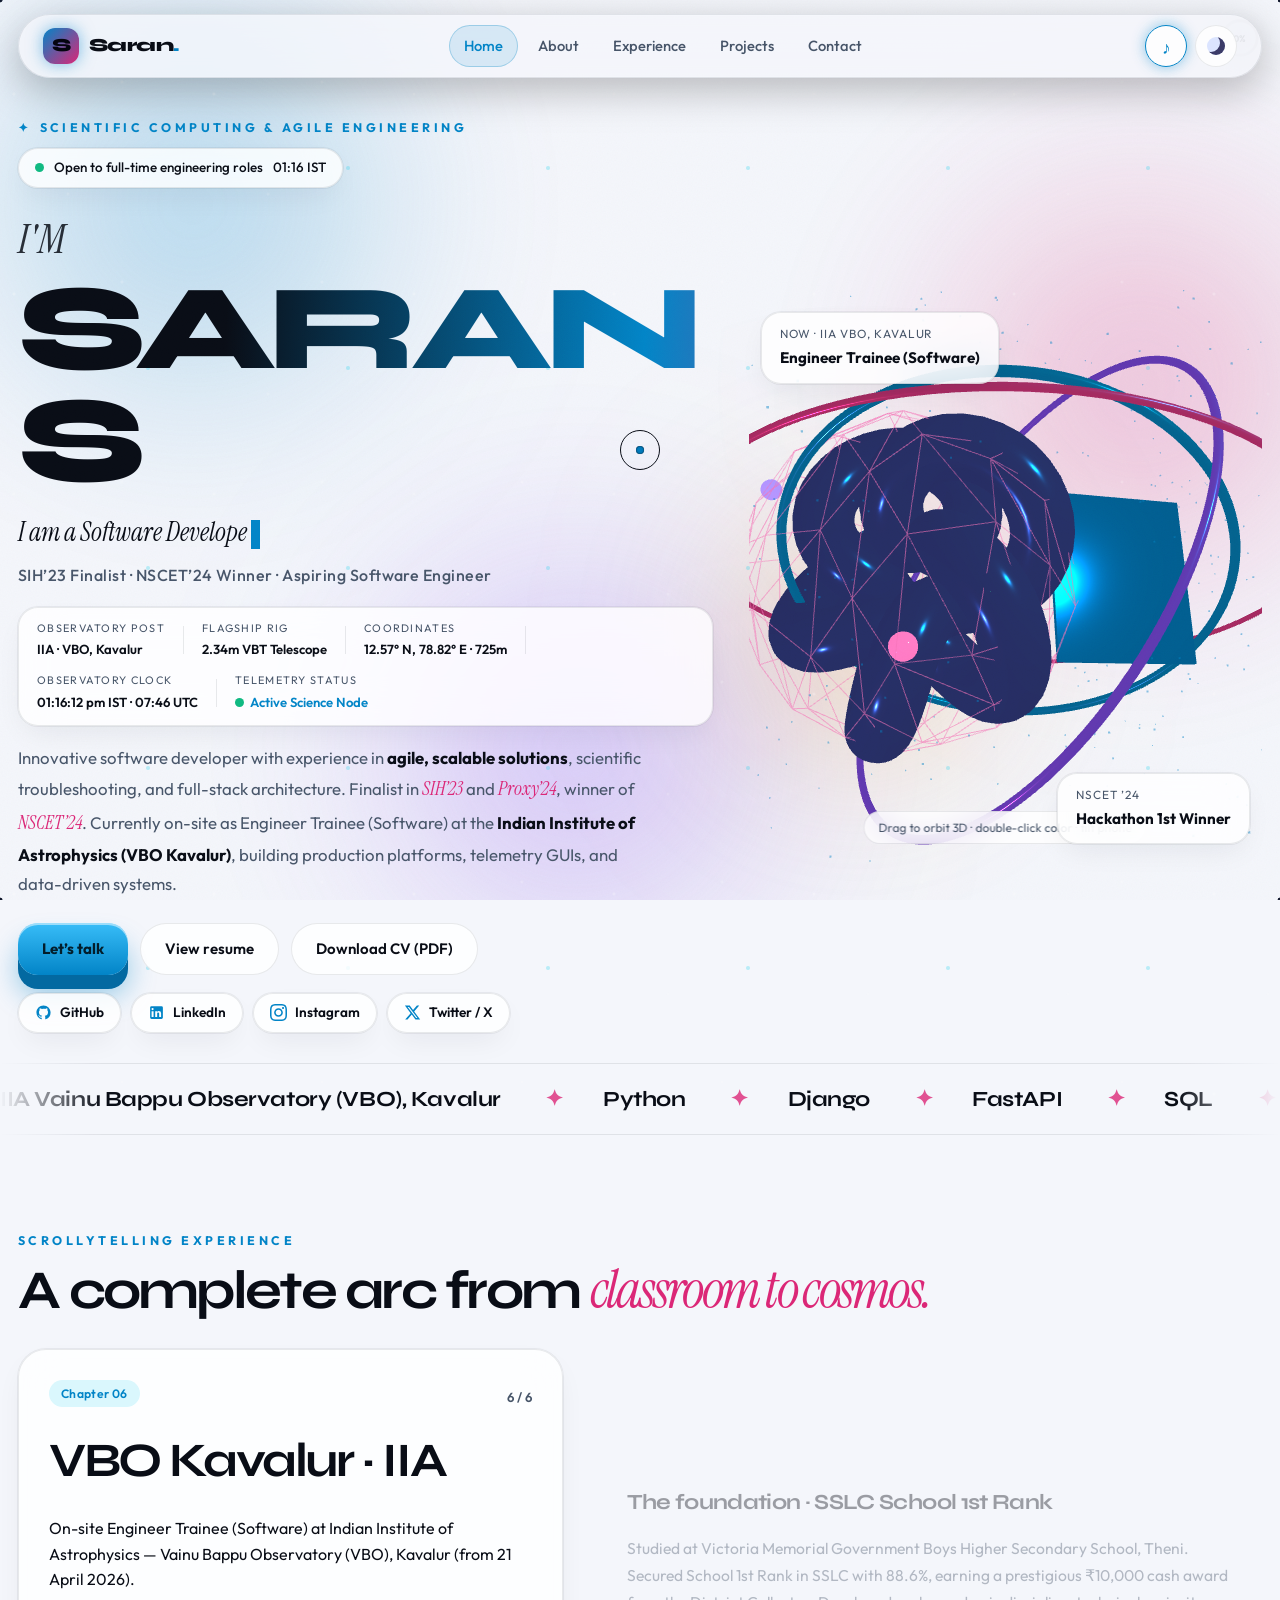
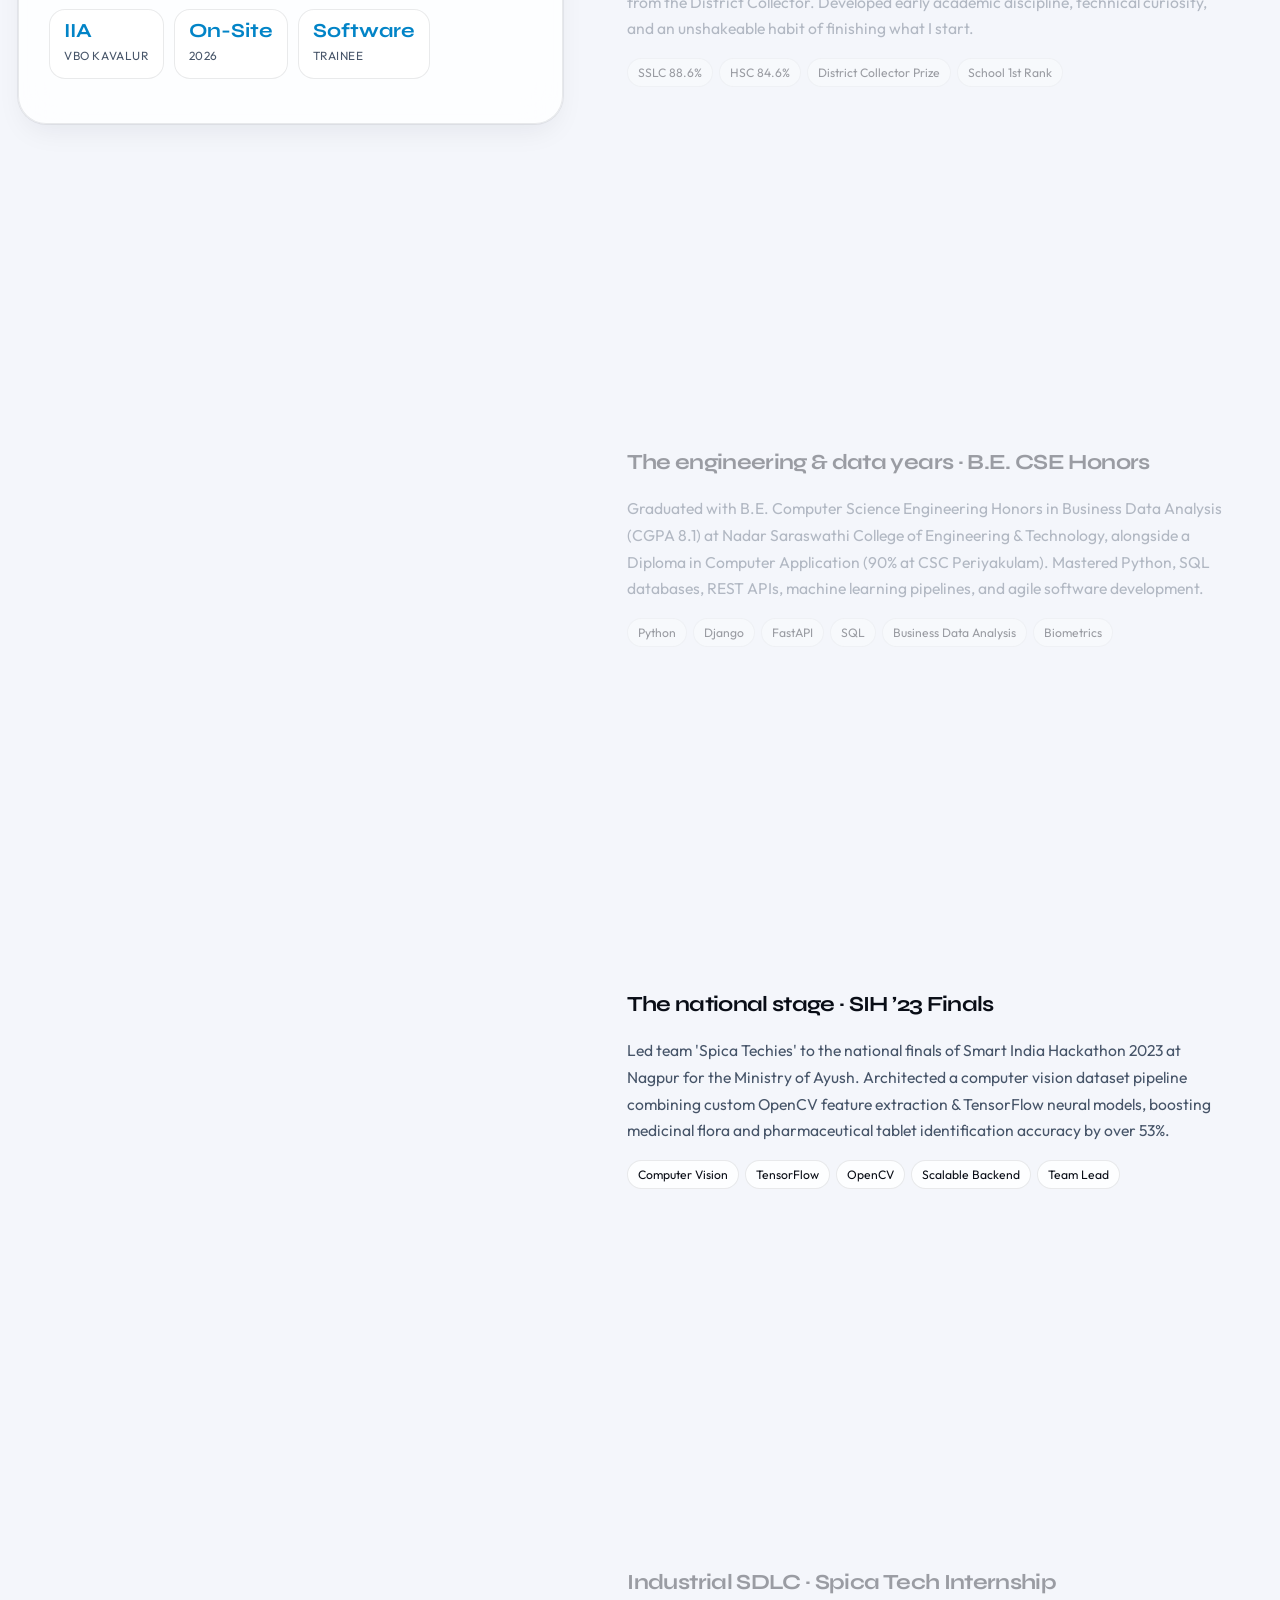
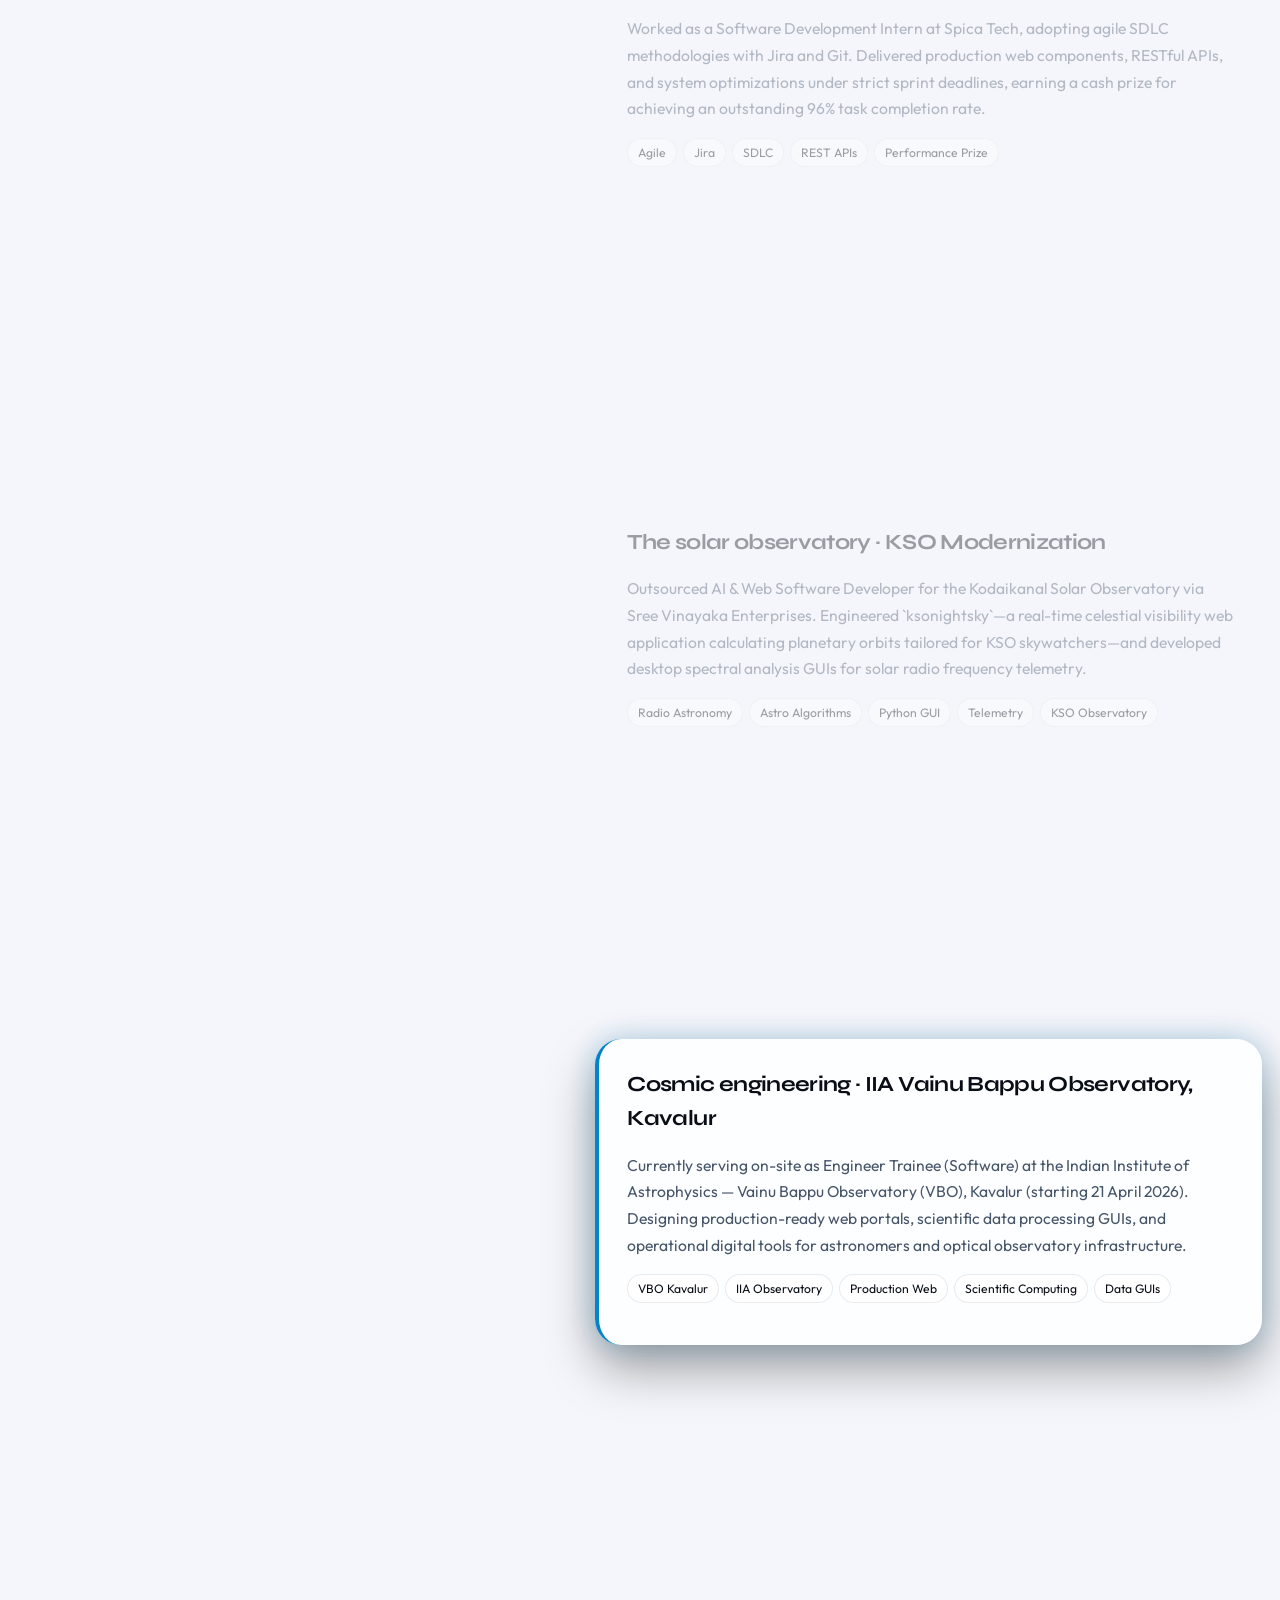
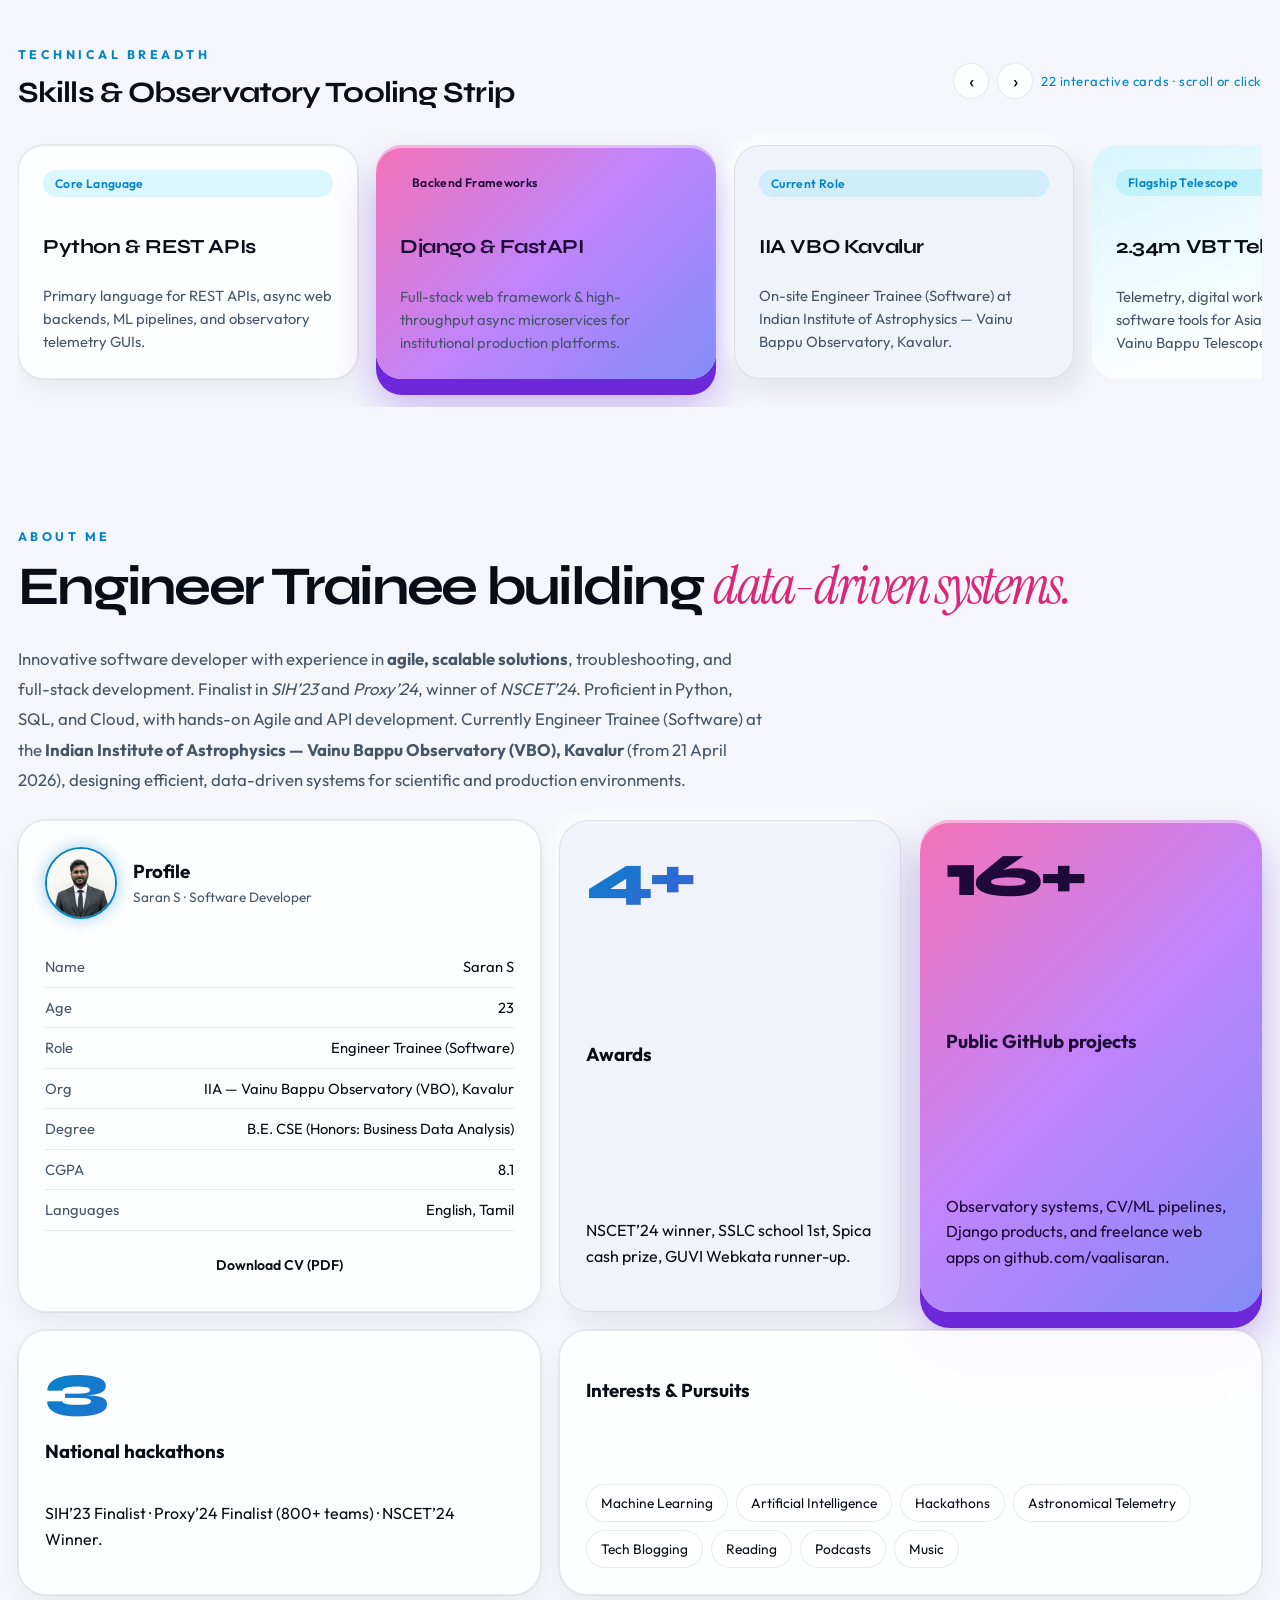
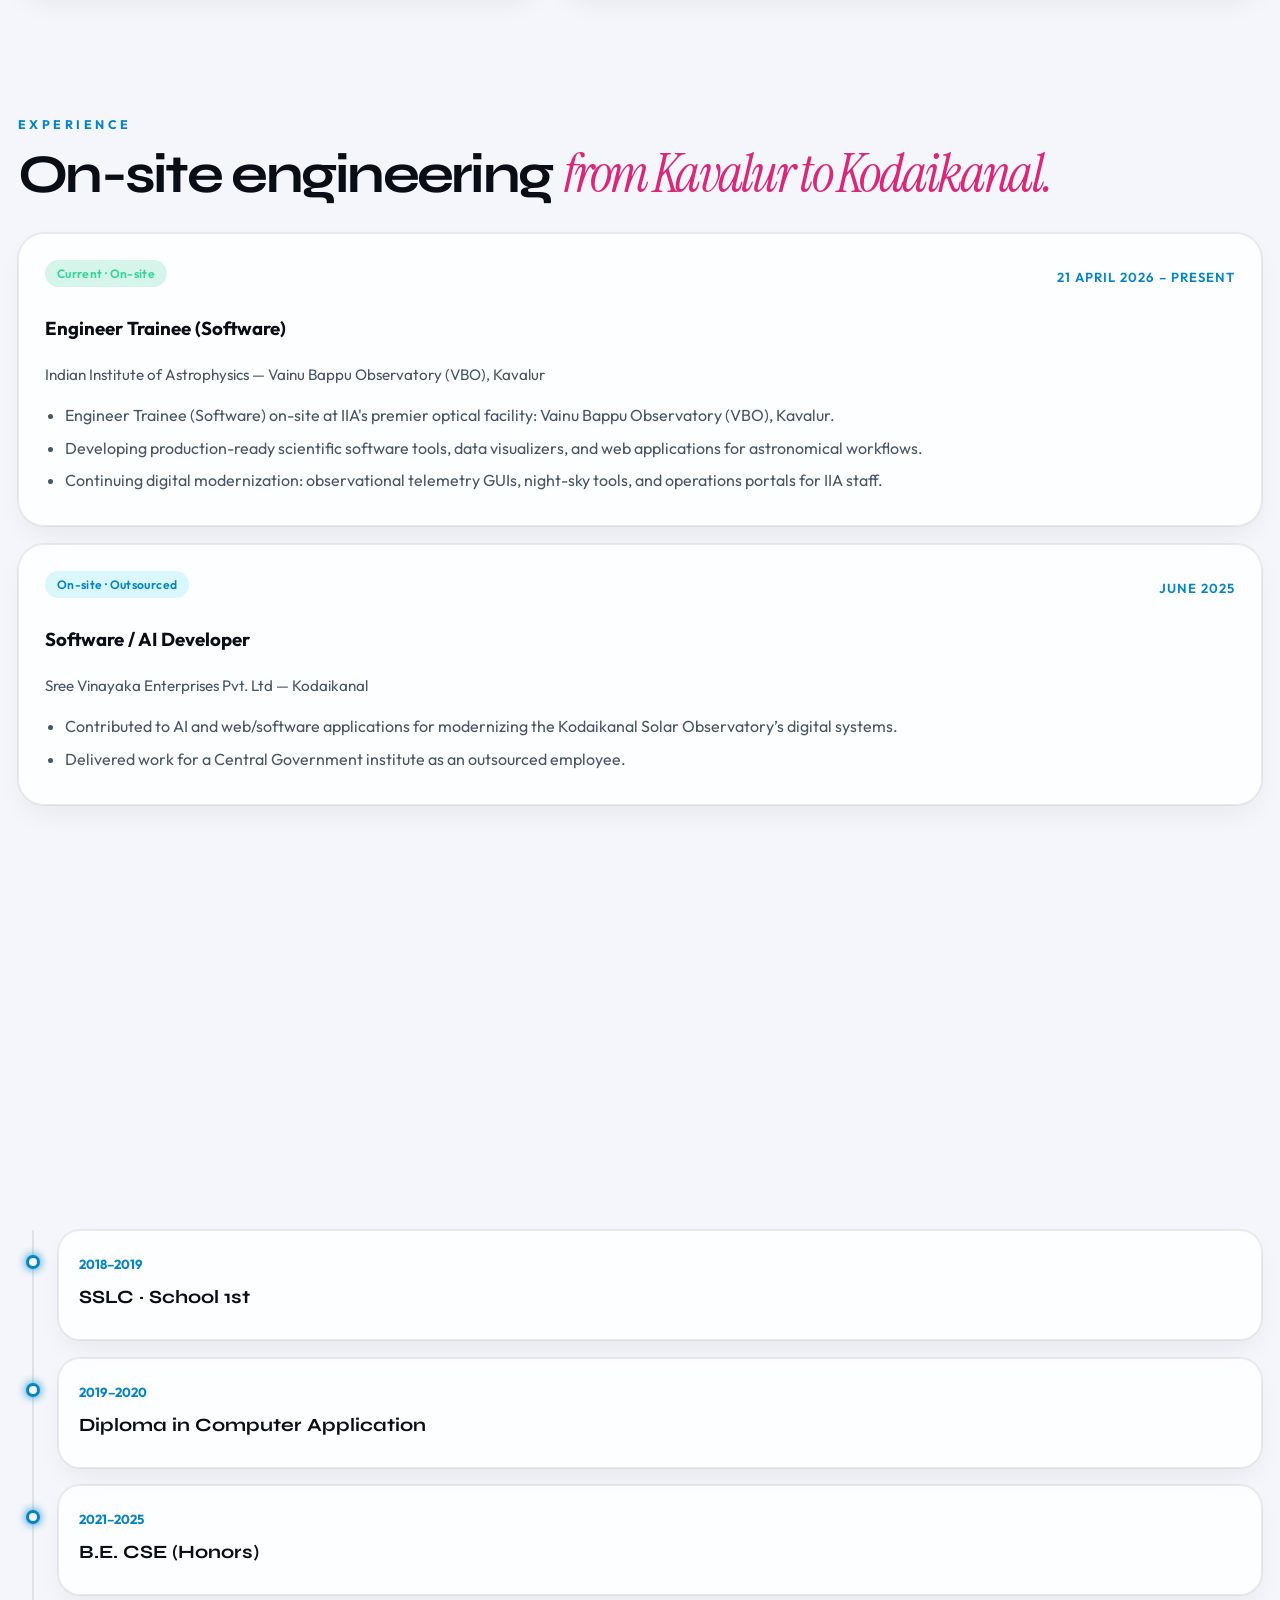
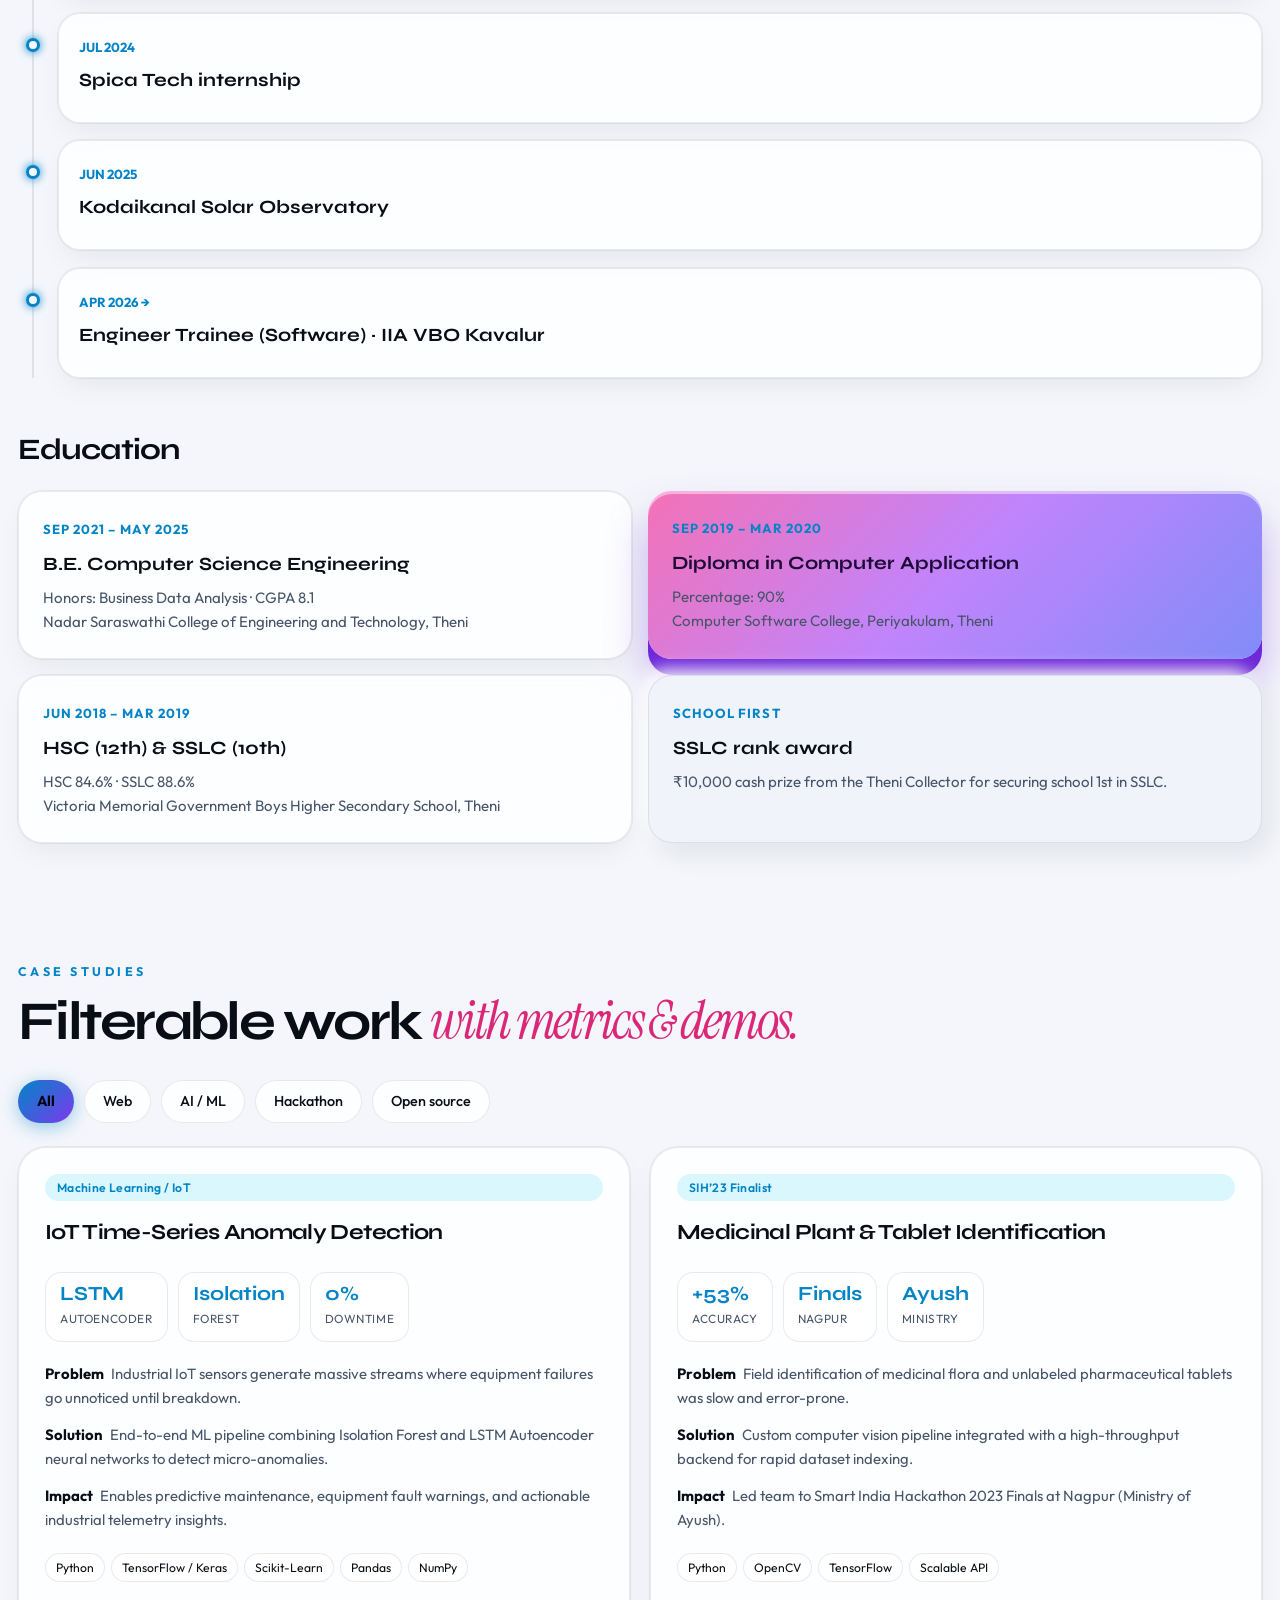
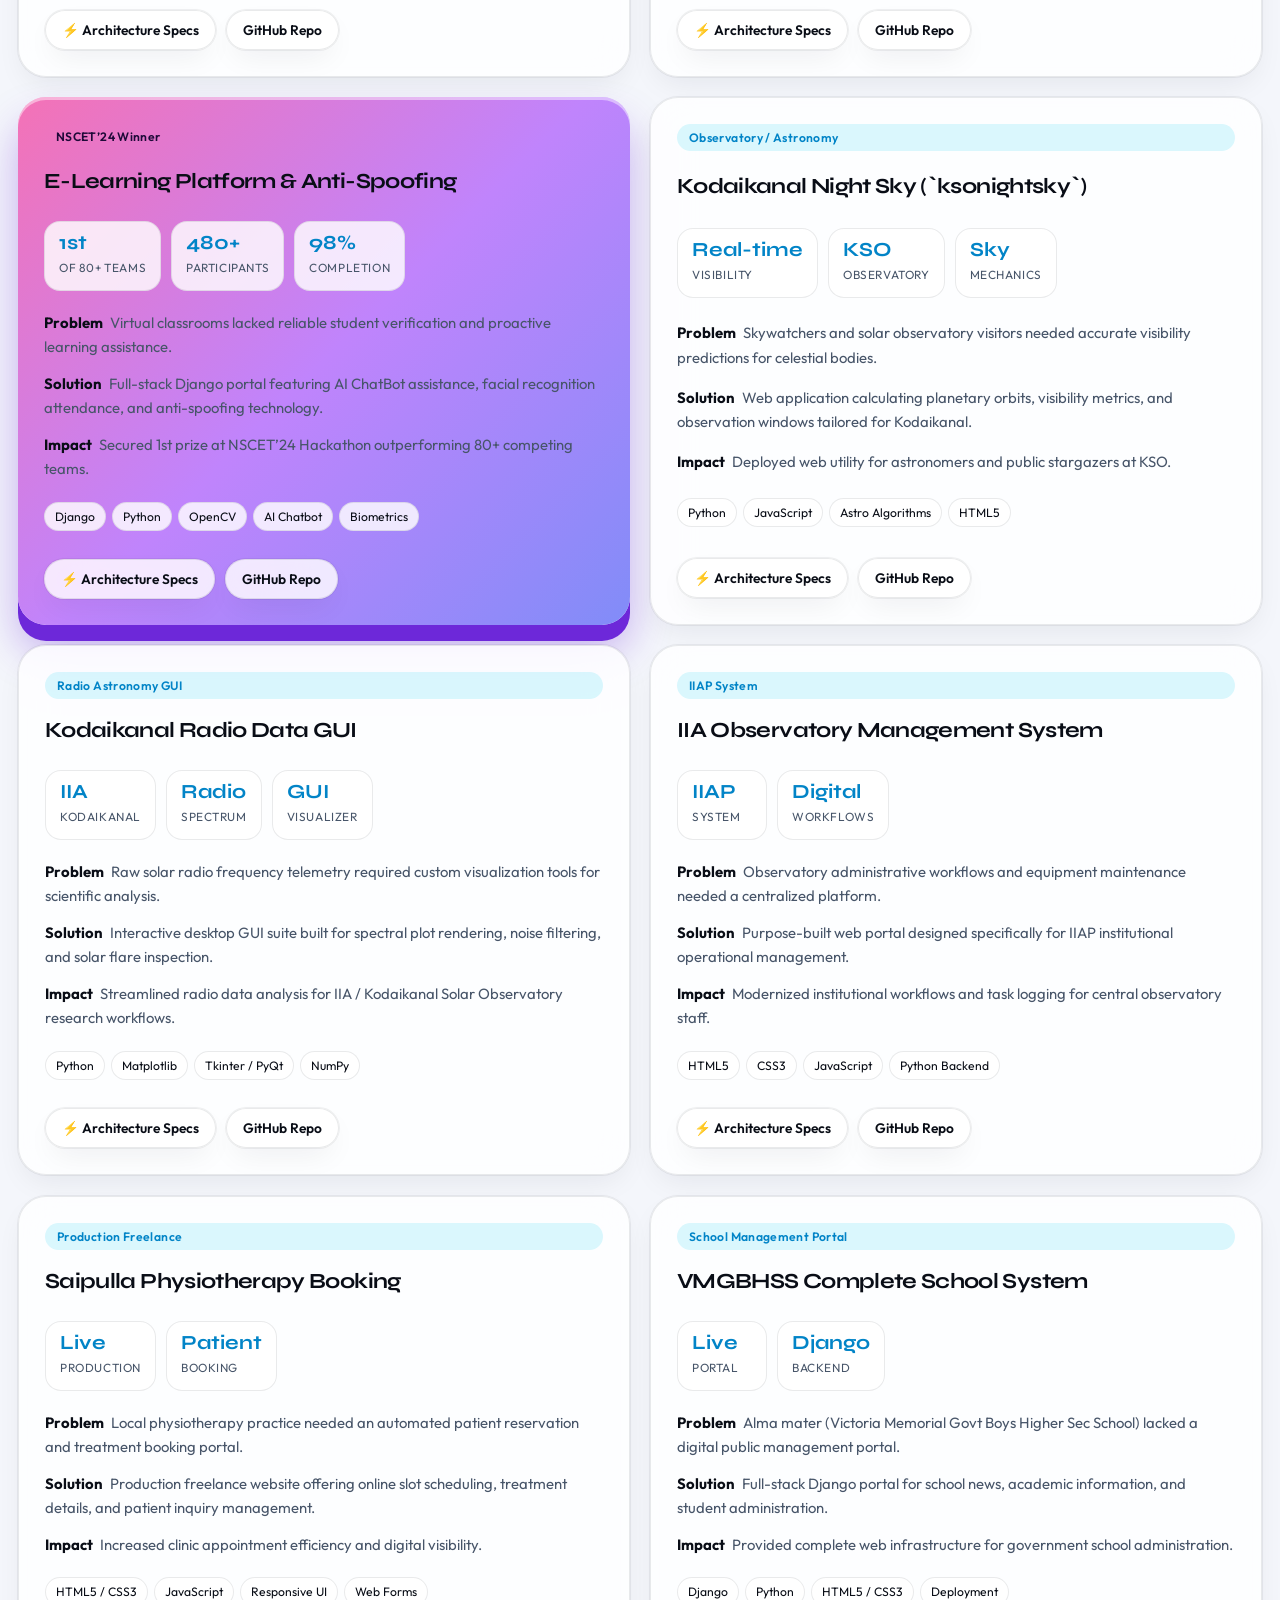
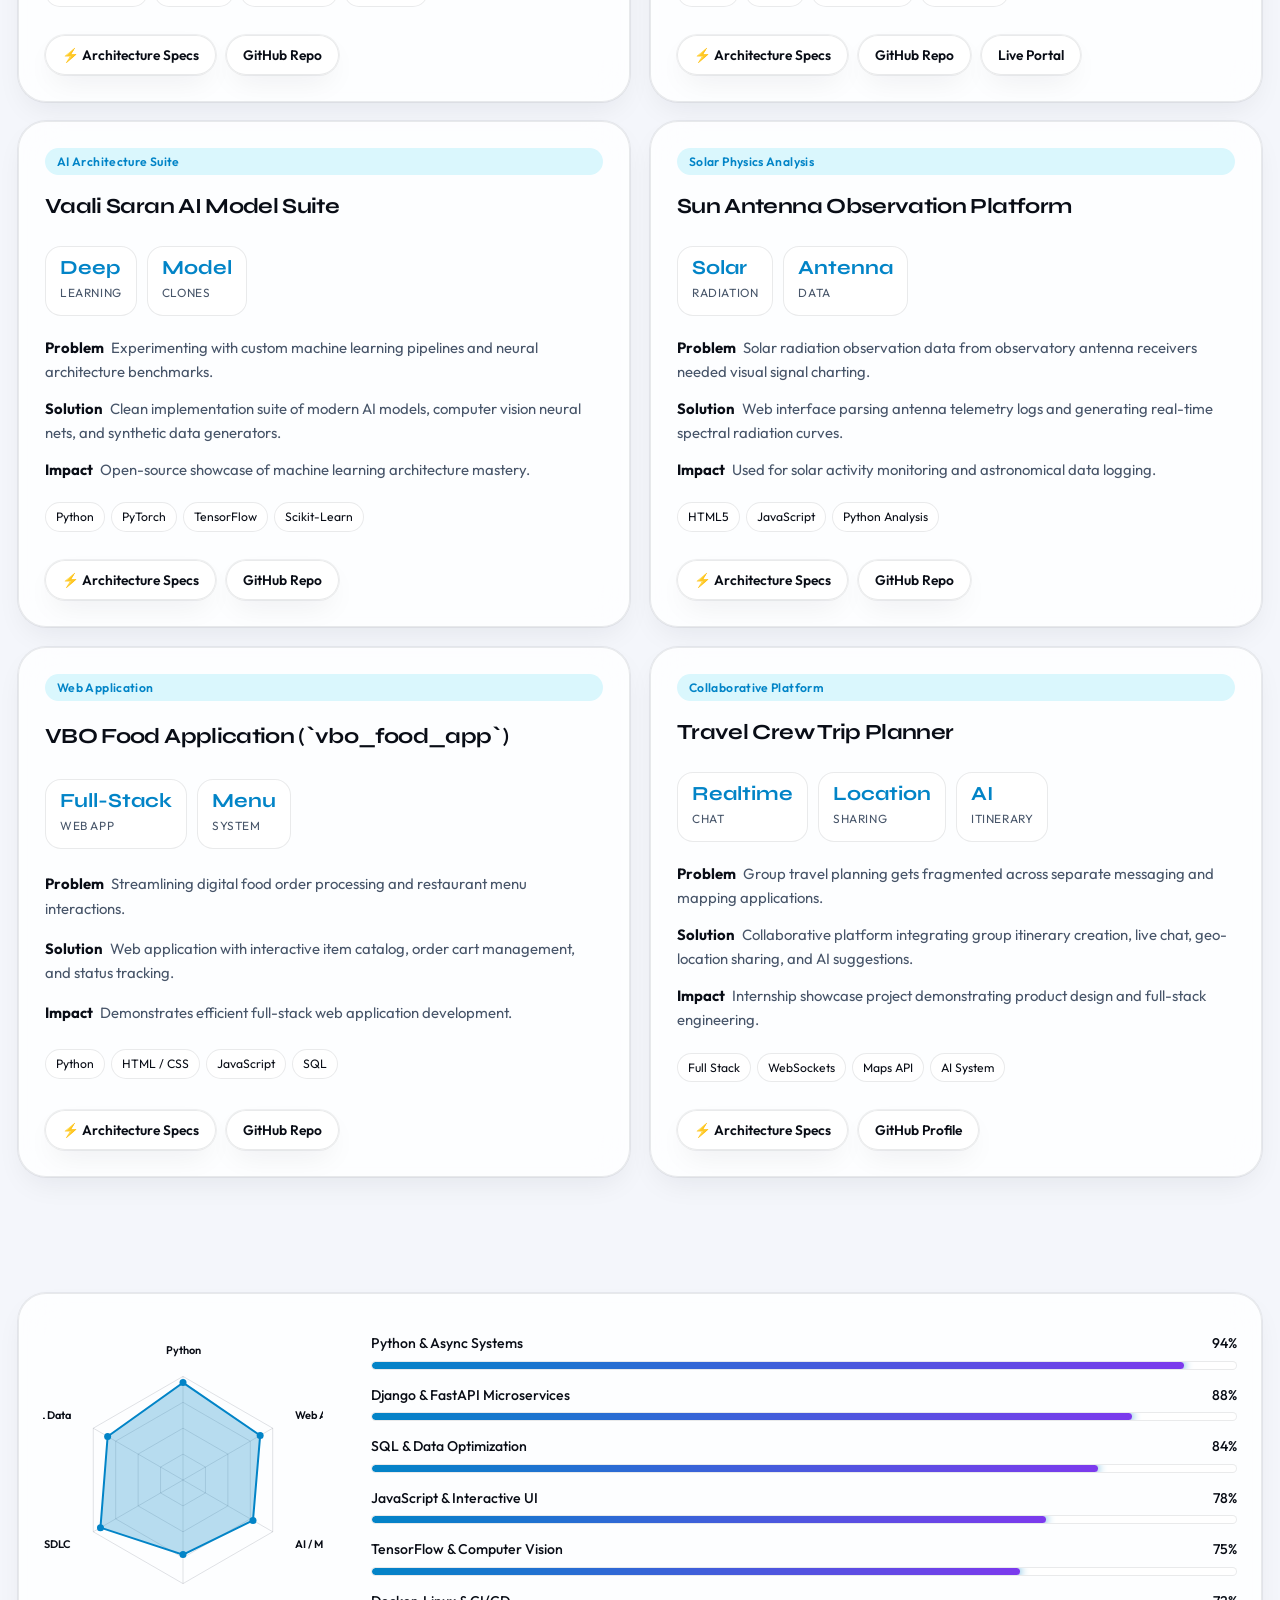
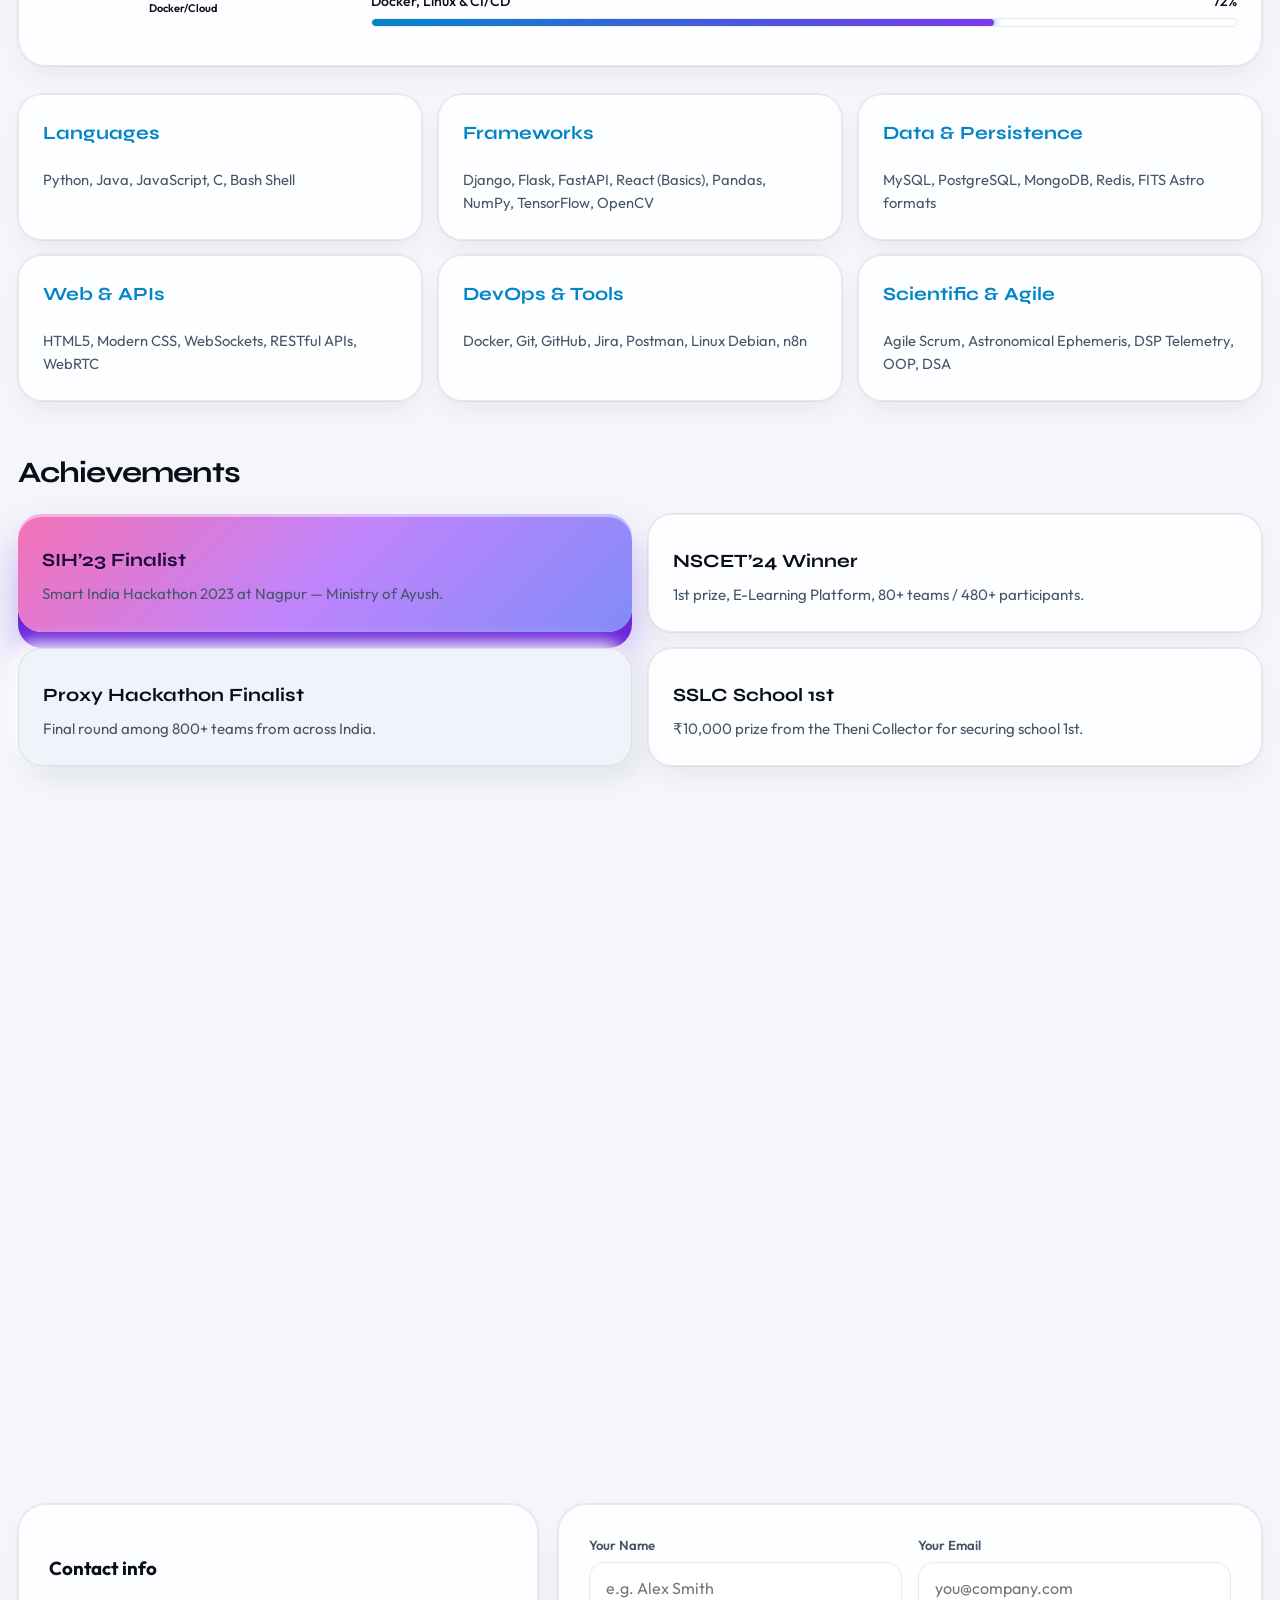
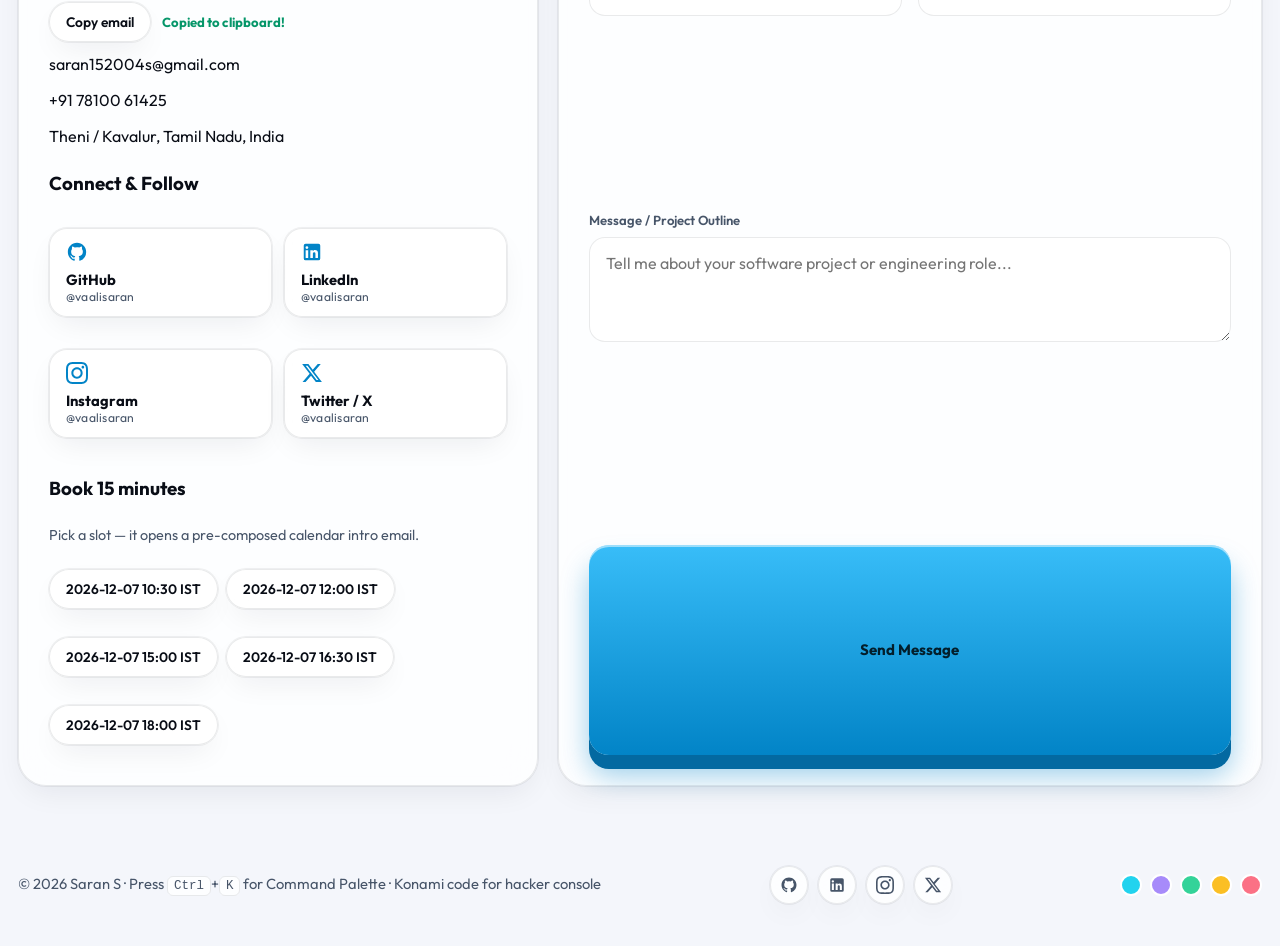
==== commit 20b8ce72: "update update" ====
--- a/index.html
+++ b/index.html
@@ -4,15 +4,15 @@
   <meta charset="UTF-8" />
   <meta name="viewport" content="width=device-width, initial-scale=1.0" />
   <meta name="theme-color" content="#070714" />
-  <meta name="description" content="Saran S — Engineer Trainee (Software) at the Indian Institute of Astrophysics. SIH’23 Finalist, NSCET’24 Winner, Proxy’24 Finalist." />
+  <meta name="description" content="Saran S — Engineer Trainee (Software) at the Indian Institute of Astrophysics (VBO Kavalur). SIH’23 Finalist, NSCET’24 Winner, Proxy’24 Finalist. Agile full-stack and scientific software developer." />
   <meta name="apple-mobile-web-app-capable" content="yes" />
-  <title>Saran S · Portfolio</title>
+  <title>Saran S · Software Developer &amp; Engineer Trainee</title>
   <link rel="icon" href="assets/icon.svg" type="image/svg+xml" />
   <link rel="apple-touch-icon" href="assets/icon-192.png" />
   <link rel="manifest" href="manifest.json" />
   <link rel="preconnect" href="https://fonts.googleapis.com" />
   <link rel="preconnect" href="https://fonts.gstatic.com" crossorigin />
-  <link href="https://fonts.googleapis.com/css2?family=Instrument+Serif:ital@0;1&family=Outfit:wght@300;400;500;600;700&family=Syne:wght@700;800&display=swap" rel="stylesheet" />
+  <link href="https://fonts.googleapis.com/css2?family=Instrument+Serif:ital@0;1&family=Outfit:wght@300;400;500;600;700;800&family=Syne:wght@700;800&display=swap" rel="stylesheet" />
   <link rel="stylesheet" href="css/styles.css" />
   <link rel="stylesheet" href="css/fx.css" />
   <script type="importmap">
@@ -24,17 +24,24 @@
   </script>
 </head>
 <body>
+  <!-- 2D Interactive Celestial Constellation Network -->
+  <canvas id="constellationCanvas" class="constellation-canvas" aria-hidden="true"></canvas>
+
+  <!-- Ambient Overlays & Grain -->
   <div class="film-grain" aria-hidden="true"></div>
   <div class="progress-bar" id="progressBar"></div>
+
+  <!-- Circular Scroll Progress Indicator -->
   <svg class="progress-ring" id="progressRing" viewBox="0 0 46 46" aria-hidden="true">
     <circle cx="23" cy="23" r="18" fill="none" stroke="rgba(127,127,127,.25)" stroke-width="3"/>
     <circle id="ringArc" cx="23" cy="23" r="18" fill="none" stroke="currentColor" stroke-width="3" stroke-linecap="round" stroke-dasharray="113" stroke-dashoffset="113"/>
     <text x="23" y="27" text-anchor="middle" id="ringPct">0%</text>
   </svg>
+
   <div class="hover-preview" id="hoverPreview"></div>
-
   <div class="page-wipe" aria-hidden="true"><span></span></div>
 
+  <!-- Skeleton Initial State -->
   <div class="skeleton" id="skeleton" aria-hidden="true">
     <div class="skel-nav"></div>
     <div class="skel-hero">
@@ -50,12 +57,14 @@
     </div>
   </div>
 
+  <!-- Interactive Dual Cursor & Particle Bubbles -->
   <div class="cursor" id="cursor" aria-hidden="true">
     <div class="cursor-ring"></div>
     <div class="cursor-dot"></div>
   </div>
   <div class="cursor-trails" id="trails" aria-hidden="true"></div>
 
+  <!-- Ambient Fluid Mesh Blobs -->
   <div class="mesh" aria-hidden="true">
     <span class="blob b1"></span>
     <span class="blob b2"></span>
@@ -64,6 +73,7 @@
     <span class="noise"></span>
   </div>
 
+  <!-- Floating Island Navigation Bar -->
   <header class="nav island" id="nav">
     <a class="logo magnetic" href="#home" data-page="home">
       <span class="logo-mark">S</span>
@@ -74,30 +84,29 @@
       <a class="magnetic" href="#about" data-page="about">About</a>
       <a class="magnetic" href="#work" data-page="work">Experience</a>
       <a class="magnetic" href="#projects" data-page="projects">Projects</a>
-      <a class="magnetic" href="gallery.html">Gallery ✨</a>
-      <a class="magnetic" href="#lab" data-page="lab">Lab</a>
       <a class="magnetic" href="#contact" data-page="contact">Contact</a>
     </nav>
     <div class="nav-actions">
-      <button class="theme-toggle magnetic icon-btn mute" id="soundToggle" aria-label="Toggle sound" type="button">♪</button>
-      <button class="theme-toggle magnetic" id="themeToggle" aria-label="Toggle theme" type="button">
+      <button class="theme-toggle magnetic icon-btn mute" id="soundToggle" aria-label="Toggle sound feedback" type="button">♪</button>
+      <button class="theme-toggle magnetic" id="themeToggle" aria-label="Toggle dark/light theme" type="button">
         <span class="sun"></span>
         <span class="moon"></span>
       </button>
-      <button class="menu-btn magnetic" id="menuBtn" aria-label="Open menu" type="button">
+      <button class="menu-btn magnetic" id="menuBtn" aria-label="Open navigation menu" type="button">
         <span></span><span></span>
       </button>
     </div>
   </header>
 
   <main>
+    <!-- Hero Section -->
     <section class="hero" id="home">
       <div class="parallax-layer stars" data-speed="0.15"></div>
       <div class="hero-copy">
-        <p class="eyebrow reveal">Hi there !</p>
+        <p class="eyebrow reveal"><span>✦</span> Scientific Computing &amp; Agile Engineering</p>
         <div class="avail glass reveal">
-          <span class="pulse"></span>
-          <span>Open to full-time roles</span>
+          <span class="pulse green"></span>
+          <span>Open to full-time engineering roles</span>
           <span id="localTime">--:-- IST</span>
         </div>
         <h1 class="giant" id="giantType">
@@ -105,19 +114,77 @@
           <span class="name" data-text="SARAN S">SARAN S</span>
         </h1>
         <p class="tagline reveal">I am a <span id="typeTarget"></span><span class="caret"></span></p>
-        <p class="role-line reveal">SIH’23 Finalist · Fresher · Aspiring Software Developer</p>
+        <p class="role-line reveal">SIH’23 Finalist · NSCET’24 Winner · Aspiring Software Engineer</p>
+
+        <!-- Observatory Telemetry Status Strip -->
+        <div class="observatory-hud glass reveal" data-delay="50">
+          <div class="hud-item">
+            <span class="hud-label">Observatory Post</span>
+            <span class="hud-val">IIA · VBO, Kavalur</span>
+          </div>
+          <div class="hud-divider"></div>
+          <div class="hud-item">
+            <span class="hud-label">Flagship Rig</span>
+            <span class="hud-val">2.34m VBT Telescope</span>
+          </div>
+          <div class="hud-divider"></div>
+          <div class="hud-item">
+            <span class="hud-label">Coordinates</span>
+            <span class="hud-val">12.57° N, 78.82° E · 725m</span>
+          </div>
+          <div class="hud-divider"></div>
+          <div class="hud-item">
+            <span class="hud-label">Observatory Clock</span>
+            <span class="hud-val" id="hudClocks">--:-- IST · --:-- UTC</span>
+          </div>
+          <div class="hud-divider"></div>
+          <div class="hud-item">
+            <span class="hud-label">Telemetry Status</span>
+            <span class="hud-val live-pill"><span class="pulse green"></span> Active Science Node</span>
+          </div>
+        </div>
+
         <p class="lede reveal">
-          Innovative software developer with experience in <strong>agile scalable solutions</strong>,
-          troubleshooting, and full-stack development. Finalist in <em>SIH’23</em> and <em>Proxy’24</em>,
-          recognized for technical problem-solving and leadership. Proficient in Python, SQL, and Cloud,
-          with hands-on Agile and API development. Passionate about efficient, data-driven solutions.
+          Innovative software developer with experience in <strong>agile, scalable solutions</strong>,
+          scientific troubleshooting, and full-stack architecture. Finalist in <em>SIH’23</em> and <em>Proxy’24</em>,
+          winner of <em>NSCET’24</em>. Currently on-site as Engineer Trainee (Software) at the <strong>Indian Institute of Astrophysics (VBO Kavalur)</strong>,
+          building production platforms, telemetry GUIs, and data-driven systems.
         </p>
+
         <div class="hero-cta reveal">
           <a class="btn clay magnetic" href="#contact" data-sound="whoosh">Let’s talk</a>
           <button class="btn ghost magnetic" id="resumeView" type="button" data-sound="click">View resume</button>
           <a class="btn ghost magnetic" href="assets/Saran_py_Developer.pdf" download data-sound="click">Download CV (PDF)</a>
         </div>
-      </div>
+
+        <div class="hero-social-strip reveal" data-delay="80">
+          <a class="hero-social-pill glass spot magnetic" href="https://github.com/vaalisaran" target="_blank" rel="noopener noreferrer" aria-label="GitHub @vaalisaran">
+            <svg width="17" height="17" viewBox="0 0 24 24" fill="currentColor">
+              <path fill-rule="evenodd" clip-rule="evenodd" d="M12 2C6.477 2 2 6.484 2 12.017c0 4.425 2.865 8.18 6.839 9.504.5.092.682-.217.682-.483 0-.237-.008-.868-.013-1.703-2.782.605-3.369-1.343-3.369-1.343-.454-1.158-1.11-1.466-1.11-1.466-.908-.62.069-.608.069-.608 1.003.07 1.53 1.032 1.53 1.032.892 1.53 2.341 1.088 2.91.832.092-.647.35-1.088.636-1.338-2.22-.253-4.555-1.113-4.555-4.951 0-1.093.39-1.988 1.029-2.688-.103-.253-.446-1.272.098-2.65 0 0 .84-.27 2.75 1.026A9.564 9.564 0 0112 6.844c.85.004 1.705.115 2.504.337 1.909-1.296 2.747-1.027 2.747-1.027.546 1.379.202 2.398.1 2.651.64.7 1.028 1.595 1.028 2.688 0 3.848-2.339 4.695-4.566 4.943.359.309.678.92.678 1.855 0 1.338-.012 2.419-.012 2.747 0 .268.18.58.688.482A10.019 10.019 0 0022 12.017C22 6.484 17.522 2 12 2z"/>
+            </svg>
+            <span>GitHub</span>
+          </a>
+          <a class="hero-social-pill glass spot magnetic" href="https://www.linkedin.com/in/vaalisaran/" target="_blank" rel="noopener noreferrer" aria-label="LinkedIn @vaalisaran">
+            <svg width="17" height="17" viewBox="0 0 24 24" fill="currentColor">
+              <path d="M19 3a2 2 0 0 1 2 2v14a2 2 0 0 1-2 2H5a2 2 0 0 1-2-2V5a2 2 0 0 1 2-2h14m-.5 15.5v-5.3a3.26 3.26 0 0 0-3.26-3.26c-.85 0-1.84.52-2.28 1.3v-1.11h-2.79v8.37h2.79v-4.93c0-.77.62-1.4 1.39-1.4a1.4 1.4 0 0 1 1.4 1.4v4.93h2.75M6.46 8.76a1.53 1.53 0 0 0 1.54-1.54 1.54 1.54 0 1 0-1.54 1.54m1.39 9.74v-8.37H5.07v8.37h2.78z"/>
+            </svg>
+            <span>LinkedIn</span>
+          </a>
+          <a class="hero-social-pill glass spot magnetic" href="https://www.instagram.com/vaalisaran/" target="_blank" rel="noopener noreferrer" aria-label="Instagram @vaalisaran">
+            <svg width="17" height="17" viewBox="0 0 24 24" fill="currentColor">
+              <path d="M12 2.163c3.204 0 3.584.012 4.85.07 3.252.148 4.771 1.691 4.919 4.919.058 1.265.069 1.645.069 4.849 0 3.205-.012 3.584-.069 4.849-.149 3.225-1.664 4.771-4.919 4.919-1.266.058-1.644.07-4.85.07-3.204 0-3.584-.012-4.849-.07-3.26-.149-4.771-1.699-4.919-4.92-.058-1.265-.07-1.644-.07-4.849 0-3.204.013-3.583.07-4.849.149-3.227 1.664-4.771 4.919-4.919 1.266-.057 1.645-.069 4.849-.069zm0-2.163c-3.259 0-3.667.014-4.947.072-4.358.2-6.78 2.618-6.98 6.98-.059 1.281-.073 1.689-.073 4.948 0 3.259.014 3.668.072 4.948.2 4.358 2.618 6.78 6.98 6.98 1.281.058 1.689.072 4.948.072 3.259 0 3.668-.014 4.948-.072 4.354-.2 6.782-2.618 6.979-6.98.059-1.28.073-1.689.073-4.948 0-3.259-.014-3.667-.072-4.947-.196-4.354-2.617-6.78-6.979-6.98-1.281-.059-1.69-.073-4.949-.073zm0 5.838c-3.403 0-6.162 2.759-6.162 6.162s2.759 6.163 6.162 6.163 6.162-2.759 6.162-6.163c0-3.403-2.759-6.162-6.162-6.162zm0 10.162c-2.209 0-4-1.79-4-4 0-2.209 1.791-4 4-4s4 1.791 4 4c0 2.21-1.791 4-4 4zm6.406-11.845c-.796 0-1.441.645-1.441 1.44s.645 1.44 1.441 1.44c.795 0 1.439-.645 1.439-1.44s-.644-1.44-1.439-1.44z"/>
+            </svg>
+            <span>Instagram</span>
+          </a>
+          <a class="hero-social-pill glass spot magnetic" href="https://x.com/vaalisaran" target="_blank" rel="noopener noreferrer" aria-label="Twitter X @vaalisaran">
+            <svg width="17" height="17" viewBox="0 0 24 24" fill="currentColor">
+              <path d="M18.244 2.25h3.308l-7.227 8.26 8.502 11.24H16.17l-5.214-6.817L4.99 21.75H1.68l7.73-8.835L1.254 2.25H8.08l4.713 6.231zm-1.161 17.52h1.833L7.084 4.126H5.117z"/>
+            </svg>
+            <span>Twitter / X</span>
+          </a>
+        </div>
+      </div>
+
       <div class="hero-stage">
         <canvas id="gl"></canvas>
         <div class="glass float-card">
@@ -126,23 +193,25 @@
         </div>
         <div class="glass float-card c2">
           <span>NSCET ’24</span>
-          <strong>Hackathon Winner</strong>
-        </div>
-        <p class="playground-hint">Drag to orbit 3D · tilt on mobile</p>
+          <strong>Hackathon 1st Winner</strong>
+        </div>
+        <p class="playground-hint">Drag to orbit 3D · double-click color · tilt phone</p>
       </div>
     </section>
 
+    <!-- Infinite Smooth Marquee -->
     <div class="marquee" aria-hidden="true">
       <div class="marquee-track">
         <span>IIA Vainu Bappu Observatory (VBO), Kavalur</span><span>Python</span><span>Django</span><span>FastAPI</span><span>SQL</span>
-        <span>SIH ’23 Finalist</span><span>NSCET ’24 Winner</span><span>Proxy ’24</span>
-        <span>Machine Learning</span><span>Docker</span><span>Agile</span>
+        <span>SIH ’23 Finalist</span><span>NSCET ’24 Winner</span><span>Proxy ’24 Finalist</span>
+        <span>Machine Learning</span><span>Docker</span><span>Agile SDLC</span>
         <span>IIA Vainu Bappu Observatory (VBO), Kavalur</span><span>Python</span><span>Django</span><span>FastAPI</span><span>SQL</span>
-        <span>SIH ’23 Finalist</span><span>NSCET ’24 Winner</span><span>Proxy ’24</span>
-        <span>Machine Learning</span><span>Docker</span><span>Agile</span>
+        <span>SIH ’23 Finalist</span><span>NSCET ’24 Winner</span><span>Proxy ’24 Finalist</span>
+        <span>Machine Learning</span><span>Docker</span><span>Agile SDLC</span>
       </div>
     </div>
 
+    <!-- Scrollytelling Story Section -->
     <section class="section" id="story">
       <div class="section-head reveal">
         <p class="eyebrow">Scrollytelling Experience</p>
@@ -150,8 +219,11 @@
       </div>
       <div class="story">
         <div class="story-sticky glass spot" id="storyScene">
-          <p class="eyebrow" id="storyKicker">Chapter 01</p>
-          <p class="story-scene" id="storyTitle">Theni</p>
+          <div class="story-badge-row">
+            <span class="badge" id="storyKicker">Chapter 01</span>
+            <span class="story-counter" id="storyStepCounter">1 / 6</span>
+          </div>
+          <h3 class="story-scene" id="storyTitle">Theni</h3>
           <p id="storyBody">School first in SSLC. A collector’s prize. The habit of finishing what I start.</p>
           <div class="metrics" id="storyMetrics"></div>
         </div>
@@ -195,12 +267,20 @@
       </div>
     </section>
 
+    <!-- Horizontal Observatory & Core Tooling Strip -->
     <div class="section">
-      <div style="display:flex;justify-content:space-between;align-items:center;margin-bottom:12px;flex-wrap:wrap;gap:8px">
-        <h3 class="subhead reveal" style="margin:0">Skills &amp; Observatory Tooling Strip</h3>
-        <span style="font-size:0.82rem;color:var(--cyan);letter-spacing:0.04em">← Drag or scroll to explore 22 observatory &amp; engineering cards →</span>
-      </div>
-      <div class="h-scroll">
+      <div style="display:flex;justify-content:space-between;align-items:center;margin-bottom:14px;flex-wrap:wrap;gap:10px">
+        <div>
+          <p class="eyebrow" style="margin-bottom:4px">Technical Breadth</p>
+          <h3 class="subhead reveal" style="margin:0">Skills &amp; Observatory Tooling Strip</h3>
+        </div>
+        <div class="h-scroll-controls">
+          <button class="h-scroll-arrow" id="hScrollLeft" aria-label="Scroll left" type="button">‹</button>
+          <button class="h-scroll-arrow" id="hScrollRight" aria-label="Scroll right" type="button">›</button>
+          <span class="h-scroll-hint">22 interactive cards · scroll or click</span>
+        </div>
+      </div>
+      <div class="h-scroll" id="hScrollContainer">
         <article class="h-card glass spot">
           <span class="badge">Core Language</span>
           <h3>Python &amp; REST APIs</h3>
@@ -335,6 +415,7 @@
       </div>
     </div>
 
+    <!-- About Section with Bento Grid -->
     <section class="section" id="about">
       <div class="section-head reveal">
         <p class="eyebrow">About me</p>
@@ -343,7 +424,7 @@
       <p class="about-blurb reveal">
         Innovative software developer with experience in <strong>agile, scalable solutions</strong>,
         troubleshooting, and full-stack development. Finalist in <em>SIH’23</em> and <em>Proxy’24</em>,
-        recognized for technical problem-solving and leadership. Proficient in Python, SQL, and Cloud,
+        winner of <em>NSCET’24</em>. Proficient in Python, SQL, and Cloud,
         with hands-on Agile and API development. Currently Engineer Trainee (Software) at the
         <strong>Indian Institute of Astrophysics — Vainu Bappu Observatory (VBO), Kavalur</strong> (from 21 April 2026),
         designing efficient, data-driven systems for scientific and production environments.
@@ -367,38 +448,39 @@
             <li><span>CGPA</span> 8.1</li>
             <li><span>Languages</span> English, Tamil</li>
           </ul>
-          <a class="btn slim magnetic" href="assets/Saran_py_Developer.pdf" download>Download CV (PDF)</a>
+          <a class="btn slim magnetic" href="assets/Saran_py_Developer.pdf" download style="margin-top:14px">Download CV (PDF)</a>
         </article>
 
         <article class="tile neu reveal" data-delay="80">
-          <p class="stat">4+</p>
+          <p class="stat" data-target="4" data-suffix="+">4+</p>
           <h3>Awards</h3>
           <p>NSCET’24 winner, SSLC school 1st, Spica cash prize, GUVI Webkata runner-up.</p>
         </article>
 
         <article class="tile clay-card reveal" data-delay="120">
-          <p class="stat">16</p>
+          <p class="stat" data-target="16" data-suffix="+">16+</p>
           <h3>Public GitHub projects</h3>
           <p>Observatory systems, CV/ML pipelines, Django products, and freelance web apps on github.com/vaalisaran.</p>
         </article>
 
         <article class="tile glass accent-tile reveal" data-delay="160">
-          <p class="stat">3</p>
+          <p class="stat" data-target="3" data-suffix="">3</p>
           <h3>National hackathons</h3>
           <p>SIH’23 Finalist · Proxy’24 Finalist (800+ teams) · NSCET’24 Winner.</p>
         </article>
 
         <article class="tile glass wide reveal" data-delay="200">
-          <h3>Interests</h3>
+          <h3>Interests &amp; Pursuits</h3>
           <div class="chips">
             <span>Machine Learning</span><span>Artificial Intelligence</span>
-            <span>Hackathons</span><span>Tech Blogging</span>
+            <span>Hackathons</span><span>Astronomical Telemetry</span><span>Tech Blogging</span>
             <span>Reading</span><span>Podcasts</span><span>Music</span>
           </div>
         </article>
       </div>
     </section>
 
+    <!-- Experience Section -->
     <section class="section" id="work">
       <div class="section-head reveal">
         <p class="eyebrow">Experience</p>
@@ -420,7 +502,7 @@
           </ul>
         </article>
 
-        <article class="job glass reveal">
+        <article class="job glass reveal spot">
           <div class="job-top">
             <span class="badge">On-site · Outsourced</span>
             <time>June 2025</time>
@@ -433,7 +515,7 @@
           </ul>
         </article>
 
-        <article class="job glass reveal">
+        <article class="job glass reveal spot">
           <div class="job-top">
             <span class="badge">Internship · On-site</span>
             <time>July 2024 – July 2024</time>
@@ -484,25 +566,25 @@
 
       <h3 class="subhead reveal">Education</h3>
       <div class="timeline">
-        <article class="time-card glass reveal">
+        <article class="time-card glass reveal spot">
           <time>Sep 2021 – May 2025</time>
           <h3>B.E. Computer Science Engineering</h3>
           <p>Honors: Business Data Analysis · CGPA 8.1</p>
           <p>Nadar Saraswathi College of Engineering and Technology, Theni</p>
         </article>
-        <article class="time-card clay-card reveal">
+        <article class="time-card clay-card reveal spot">
           <time>Sep 2019 – Mar 2020</time>
           <h3>Diploma in Computer Application</h3>
           <p>Percentage: 90%</p>
           <p>Computer Software College, Periyakulam, Theni</p>
         </article>
-        <article class="time-card glass reveal">
+        <article class="time-card glass reveal spot">
           <time>Jun 2018 – Mar 2019</time>
           <h3>HSC (12th) &amp; SSLC (10th)</h3>
           <p>HSC 84.6% · SSLC 88.6%</p>
           <p>Victoria Memorial Government Boys Higher Secondary School, Theni</p>
         </article>
-        <article class="time-card neu reveal">
+        <article class="time-card neu reveal spot">
           <time>School first</time>
           <h3>SSLC rank award</h3>
           <p>₹10,000 cash prize from the Theni Collector for securing school 1st in SSLC.</p>
@@ -510,6 +592,7 @@
       </div>
     </section>
 
+    <!-- Case Studies / Projects Section -->
     <section class="section" id="projects">
       <div class="section-head reveal">
         <p class="eyebrow">Case studies</p>
@@ -522,6 +605,7 @@
         <button class="chip-btn" data-filter="hackathon" type="button">Hackathon</button>
         <button class="chip-btn" data-filter="oss" type="button">Open source</button>
       </div>
+
       <div class="gallery" id="gallery">
         <article class="case glass spot show" data-cats="ai oss" data-preview="IoT Anomaly Detection · Isolation Forest & LSTM">
           <span class="badge">Machine Learning / IoT</span>
@@ -529,13 +613,14 @@
           <div class="metrics">
             <div class="metric"><b>LSTM</b><span>Autoencoder</span></div>
             <div class="metric"><b>Isolation</b><span>Forest</span></div>
-            <div class="metric"><b>0%</b><span>Unplanned Downtime</span></div>
+            <div class="metric"><b>0%</b><span>Downtime</span></div>
           </div>
           <p><strong>Problem</strong> Industrial IoT sensors generate massive streams where equipment failures go unnoticed until breakdown.</p>
           <p><strong>Solution</strong> End-to-end ML pipeline combining Isolation Forest and LSTM Autoencoder neural networks to detect micro-anomalies.</p>
           <p><strong>Impact</strong> Enables predictive maintenance, equipment fault warnings, and actionable industrial telemetry insights.</p>
           <div class="stack"><span>Python</span><span>TensorFlow / Keras</span><span>Scikit-Learn</span><span>Pandas</span><span>NumPy</span></div>
           <div class="links-row">
+            <button class="icon-btn glass inspect-btn" data-project="iot-anomaly" type="button">⚡ Architecture Specs</button>
             <a class="icon-btn glass" href="https://github.com/vaalisaran/Time-Series-Anomaly-Detection-for-IoT-Sensor-Data" target="_blank" rel="noopener">GitHub Repo</a>
           </div>
         </article>
@@ -553,6 +638,7 @@
           <p><strong>Impact</strong> Led team to Smart India Hackathon 2023 Finals at Nagpur (Ministry of Ayush).</p>
           <div class="stack"><span>Python</span><span>OpenCV</span><span>TensorFlow</span><span>Scalable API</span></div>
           <div class="links-row">
+            <button class="icon-btn glass inspect-btn" data-project="tablet-id" type="button">⚡ Architecture Specs</button>
             <a class="icon-btn glass" href="https://github.com/vaalisaran/Tablet-Identification-System" target="_blank" rel="noopener">GitHub Repo</a>
           </div>
         </article>
@@ -570,6 +656,7 @@
           <p><strong>Impact</strong> Secured 1st prize at NSCET’24 Hackathon outperforming 80+ competing teams.</p>
           <div class="stack"><span>Django</span><span>Python</span><span>OpenCV</span><span>AI Chatbot</span><span>Biometrics</span></div>
           <div class="links-row">
+            <button class="icon-btn glass inspect-btn" data-project="elearning-anti-spoof" type="button">⚡ Architecture Specs</button>
             <a class="icon-btn glass" href="https://github.com/vaalisaran/Inventory-Management-System-Advanced" target="_blank" rel="noopener">GitHub Repo</a>
           </div>
         </article>
@@ -587,6 +674,7 @@
           <p><strong>Impact</strong> Deployed web utility for astronomers and public stargazers at KSO.</p>
           <div class="stack"><span>Python</span><span>JavaScript</span><span>Astro Algorithms</span><span>HTML5</span></div>
           <div class="links-row">
+            <button class="icon-btn glass inspect-btn" data-project="ksonightsky" type="button">⚡ Architecture Specs</button>
             <a class="icon-btn glass" href="https://github.com/vaalisaran/ksonightsky" target="_blank" rel="noopener">GitHub Repo</a>
           </div>
         </article>
@@ -604,6 +692,7 @@
           <p><strong>Impact</strong> Streamlined radio data analysis for IIA / Kodaikanal Solar Observatory research workflows.</p>
           <div class="stack"><span>Python</span><span>Matplotlib</span><span>Tkinter / PyQt</span><span>NumPy</span></div>
           <div class="links-row">
+            <button class="icon-btn glass inspect-btn" data-project="radio-data-gui" type="button">⚡ Architecture Specs</button>
             <a class="icon-btn glass" href="https://github.com/vaalisaran/Kodaikanal-Radio-Data-GUI" target="_blank" rel="noopener">GitHub Repo</a>
           </div>
         </article>
@@ -620,6 +709,7 @@
           <p><strong>Impact</strong> Modernized institutional workflows and task logging for central observatory staff.</p>
           <div class="stack"><span>HTML5</span><span>CSS3</span><span>JavaScript</span><span>Python Backend</span></div>
           <div class="links-row">
+            <button class="icon-btn glass inspect-btn" data-project="iia-management" type="button">⚡ Architecture Specs</button>
             <a class="icon-btn glass" href="https://github.com/vaalisaran/IIA-Observatory-Management-System" target="_blank" rel="noopener">GitHub Repo</a>
           </div>
         </article>
@@ -636,6 +726,7 @@
           <p><strong>Impact</strong> Increased clinic appointment efficiency and digital visibility.</p>
           <div class="stack"><span>HTML5 / CSS3</span><span>JavaScript</span><span>Responsive UI</span><span>Web Forms</span></div>
           <div class="links-row">
+            <button class="icon-btn glass inspect-btn" data-project="physio-booking" type="button">⚡ Architecture Specs</button>
             <a class="icon-btn glass" href="https://github.com/vaalisaran/Saipulla-physiotherapy" target="_blank" rel="noopener">GitHub Repo</a>
           </div>
         </article>
@@ -652,6 +743,7 @@
           <p><strong>Impact</strong> Provided complete web infrastructure for government school administration.</p>
           <div class="stack"><span>Django</span><span>Python</span><span>HTML5 / CSS3</span><span>Deployment</span></div>
           <div class="links-row">
+            <button class="icon-btn glass inspect-btn" data-project="vmgbhss-portal" type="button">⚡ Architecture Specs</button>
             <a class="icon-btn glass" href="https://github.com/vaalisaran/VMGBHSS---Website" target="_blank" rel="noopener">GitHub Repo</a>
             <a class="icon-btn glass" href="https://vmgbhss.pythonanywhere.com/" target="_blank" rel="noopener">Live Portal</a>
           </div>
@@ -669,6 +761,7 @@
           <p><strong>Impact</strong> Open-source showcase of machine learning architecture mastery.</p>
           <div class="stack"><span>Python</span><span>PyTorch</span><span>TensorFlow</span><span>Scikit-Learn</span></div>
           <div class="links-row">
+            <button class="icon-btn glass inspect-btn" data-project="ai-model-suite" type="button">⚡ Architecture Specs</button>
             <a class="icon-btn glass" href="https://github.com/vaalisaran/Vaali-Saran-AI" target="_blank" rel="noopener">GitHub Repo</a>
           </div>
         </article>
@@ -685,6 +778,7 @@
           <p><strong>Impact</strong> Used for solar activity monitoring and astronomical data logging.</p>
           <div class="stack"><span>HTML5</span><span>JavaScript</span><span>Python Analysis</span></div>
           <div class="links-row">
+            <button class="icon-btn glass inspect-btn" data-project="sun-antenna" type="button">⚡ Architecture Specs</button>
             <a class="icon-btn glass" href="https://github.com/vaalisaran/Antenna-Observation-of-Sun" target="_blank" rel="noopener">GitHub Repo</a>
           </div>
         </article>
@@ -701,6 +795,7 @@
           <p><strong>Impact</strong> Demonstrates efficient full-stack web application development.</p>
           <div class="stack"><span>Python</span><span>HTML / CSS</span><span>JavaScript</span><span>SQL</span></div>
           <div class="links-row">
+            <button class="icon-btn glass inspect-btn" data-project="vbo-food" type="button">⚡ Architecture Specs</button>
             <a class="icon-btn glass" href="https://github.com/vaalisaran/vbo_food_app" target="_blank" rel="noopener">GitHub Repo</a>
           </div>
         </article>
@@ -718,104 +813,57 @@
           <p><strong>Impact</strong> Internship showcase project demonstrating product design and full-stack engineering.</p>
           <div class="stack"><span>Full Stack</span><span>WebSockets</span><span>Maps API</span><span>AI System</span></div>
           <div class="links-row">
+            <button class="icon-btn glass inspect-btn" data-project="travel-crew" type="button">⚡ Architecture Specs</button>
             <a class="icon-btn glass" href="https://github.com/vaalisaran" target="_blank" rel="noopener">GitHub Profile</a>
           </div>
         </article>
       </div>
 
-      <h3 class="subhead reveal">Skills</h3>
-      <div class="radar-wrap reveal">
+      <!-- Skills Matrix & Radar Section -->
+      <h3 class="subhead reveal">Engineering proficiency</h3>
+      <div class="radar-wrap glass reveal spot">
         <canvas id="radar" width="280" height="280"></canvas>
         <div class="bars" id="skillBars">
-          <div class="bar-row"><div class="label"><span>Python</span><span>4 yrs</span></div><div class="track"><div class="fill" data-w="92"></div></div></div>
-          <div class="bar-row"><div class="label"><span>Django / FastAPI</span><span>3 yrs</span></div><div class="track"><div class="fill" data-w="86"></div></div></div>
-          <div class="bar-row"><div class="label"><span>SQL / NoSQL</span><span>3 yrs</span></div><div class="track"><div class="fill" data-w="80"></div></div></div>
-          <div class="bar-row"><div class="label"><span>JavaScript</span><span>3 yrs</span></div><div class="track"><div class="fill" data-w="74"></div></div></div>
-          <div class="bar-row"><div class="label"><span>TensorFlow / CV</span><span>2 yrs</span></div><div class="track"><div class="fill" data-w="70"></div></div></div>
-          <div class="bar-row"><div class="label"><span>Docker / DevOps</span><span>2 yrs</span></div><div class="track"><div class="fill" data-w="68"></div></div></div>
-        </div>
-      </div>
+          <div class="bar-row"><div class="label"><span>Python &amp; Async Systems</span><span>94%</span></div><div class="track"><div class="fill" data-w="94"></div></div></div>
+          <div class="bar-row"><div class="label"><span>Django &amp; FastAPI Microservices</span><span>88%</span></div><div class="track"><div class="fill" data-w="88"></div></div></div>
+          <div class="bar-row"><div class="label"><span>SQL &amp; Data Optimization</span><span>84%</span></div><div class="track"><div class="fill" data-w="84"></div></div></div>
+          <div class="bar-row"><div class="label"><span>JavaScript &amp; Interactive UI</span><span>78%</span></div><div class="track"><div class="fill" data-w="78"></div></div></div>
+          <div class="bar-row"><div class="label"><span>TensorFlow &amp; Computer Vision</span><span>75%</span></div><div class="track"><div class="fill" data-w="75"></div></div></div>
+          <div class="bar-row"><div class="label"><span>Docker, Linux &amp; CI/CD</span><span>72%</span></div><div class="track"><div class="fill" data-w="72"></div></div></div>
+        </div>
+      </div>
+
       <div class="skill-grid">
-        <article class="skill glass reveal"><h3>Languages</h3><p>Python, Java, JavaScript, C</p></article>
-        <article class="skill glass reveal"><h3>Frameworks</h3><p>Django, Flask, FastAPI, React (Basics), Pandas, NumPy, TensorFlow</p></article>
-        <article class="skill glass reveal"><h3>Data</h3><p>SQL (MySQL), NoSQL (MongoDB, Redis)</p></article>
-        <article class="skill glass reveal"><h3>Web</h3><p>HTML / CSS, JS, jQuery, RESTful APIs</p></article>
-        <article class="skill glass reveal"><h3>Tools</h3><p>Docker, Git, GitHub, Jira, Postman, n8n, Linux Debian</p></article>
-        <article class="skill glass reveal"><h3>Concepts</h3><p>Agile, OOP, DSA, Cloud technologies</p></article>
-      </div>
-
+        <article class="skill glass reveal spot"><h3>Languages</h3><p>Python, Java, JavaScript, C, Bash Shell</p></article>
+        <article class="skill glass reveal spot"><h3>Frameworks</h3><p>Django, Flask, FastAPI, React (Basics), Pandas, NumPy, TensorFlow, OpenCV</p></article>
+        <article class="skill glass reveal spot"><h3>Data &amp; Persistence</h3><p>MySQL, PostgreSQL, MongoDB, Redis, FITS Astro formats</p></article>
+        <article class="skill glass reveal spot"><h3>Web &amp; APIs</h3><p>HTML5, Modern CSS, WebSockets, RESTful APIs, WebRTC</p></article>
+        <article class="skill glass reveal spot"><h3>DevOps &amp; Tools</h3><p>Docker, Git, GitHub, Jira, Postman, Linux Debian, n8n</p></article>
+        <article class="skill glass reveal spot"><h3>Scientific &amp; Agile</h3><p>Agile Scrum, Astronomical Ephemeris, DSP Telemetry, OOP, DSA</p></article>
+      </div>
+
+      <!-- Honors & Achievements -->
       <h3 class="subhead reveal">Achievements</h3>
       <div class="certs">
-        <article class="cert clay-card reveal"><h3>SIH’23 Finalist</h3><p>Smart India Hackathon 2023 at Nagpur — Ministry of Ayush.</p></article>
-        <article class="cert glass reveal"><h3>NSCET’24 Winner</h3><p>1st prize, E-Learning Platform, 80+ teams / 480+ participants.</p></article>
-        <article class="cert neu reveal"><h3>Proxy Hackathon Finalist</h3><p>Final round among 800+ teams from across India.</p></article>
-        <article class="cert glass reveal"><h3>SSLC School 1st</h3><p>₹10,000 prize from the Theni Collector.</p></article>
-        <article class="cert clay-card reveal"><h3>GUVI Webkata-2</h3><p>2nd runner-up, 40-hour frontend Tech Marathon.</p></article>
-        <article class="cert glass reveal"><h3>Spica Tech</h3><p>Cash prize for completing 96% of assigned work.</p></article>
-      </div>
-
+        <article class="cert clay-card reveal spot"><h3>SIH’23 Finalist</h3><p>Smart India Hackathon 2023 at Nagpur — Ministry of Ayush.</p></article>
+        <article class="cert glass reveal spot"><h3>NSCET’24 Winner</h3><p>1st prize, E-Learning Platform, 80+ teams / 480+ participants.</p></article>
+        <article class="cert neu reveal spot"><h3>Proxy Hackathon Finalist</h3><p>Final round among 800+ teams from across India.</p></article>
+        <article class="cert glass reveal spot"><h3>SSLC School 1st</h3><p>₹10,000 prize from the Theni Collector for securing school 1st.</p></article>
+        <article class="cert clay-card reveal spot"><h3>GUVI Webkata-2</h3><p>2nd runner-up, 40-hour frontend Tech Marathon.</p></article>
+        <article class="cert glass reveal spot"><h3>Spica Tech Prize</h3><p>Cash prize for completing 96% of assigned work.</p></article>
+      </div>
+
+      <!-- Certifications -->
       <h3 class="subhead reveal">Certifications</h3>
       <div class="certs">
-        <article class="cert glass reveal"><h3>DevOps</h3><p>GUVI</p></article>
-        <article class="cert glass reveal"><h3>Python</h3><p>CSC · GUVI</p></article>
-        <article class="cert neu reveal"><h3>AI Expert</h3><p>Udemy</p></article>
-        <article class="cert glass reveal"><h3>Networking</h3><p>Cisco</p></article>
+        <article class="cert glass reveal spot"><h3>DevOps Certification</h3><p>GUVI Geek Networks</p></article>
+        <article class="cert glass reveal spot"><h3>Python Programming</h3><p>Computer Software College (CSC) · GUVI</p></article>
+        <article class="cert neu reveal spot"><h3>AI &amp; Deep Learning Expert</h3><p>Udemy Academy</p></article>
+        <article class="cert glass reveal spot"><h3>Networking Fundamentals</h3><p>Cisco Networking Academy</p></article>
       </div>
     </section>
 
-    <section class="section" id="lab">
-      <div class="section-head reveal">
-        <p class="eyebrow">Lab</p>
-        <h2>Live GitHub, proof <em>&amp; a guestbook.</em></h2>
-      </div>
-      <div class="gh-grid">
-        <article class="glass spot" style="padding:22px;border-radius:24px">
-          <h3>Contribution heatmap</h3>
-          <p id="ghMeta" class="about-blurb">Loading GitHub…</p>
-          <div class="heat" id="heat"></div>
-        </article>
-        <article class="glass spot" style="padding:22px;border-radius:24px">
-          <h3>Pinned-style repos</h3>
-          <div class="repo-list" id="repoList"></div>
-        </article>
-      </div>
-
-      <h3 class="subhead reveal">Recognition</h3>
-      <div class="carousel" id="quotes">
-        <article class="quote glass">
-          <p>“Finalist of Smart India Hackathon 2023 at Nagpur — Ministry of Ayush.”</p>
-          <footer>SIH ’23 · National finals</footer>
-        </article>
-        <article class="quote glass">
-          <p>“Won 1st prize for the E-Learning Platform, outperforming 80+ teams (480+ participants).”</p>
-          <footer>NSCET ’24 · Hackathon winner</footer>
-        </article>
-        <article class="quote glass">
-          <p>“Reached the final round among 800+ teams from across India.”</p>
-          <footer>Proxy Hackathon · Finalist</footer>
-        </article>
-        <article class="quote glass">
-          <p>“Cash prize for outstanding performance — 96% of assigned tasks completed.”</p>
-          <footer>Spica Tech · Theni</footer>
-        </article>
-      </div>
-      <div class="hero-cta" style="margin-top:12px">
-        <button class="btn ghost magnetic" id="quotePrev" type="button">Prev</button>
-        <button class="btn ghost magnetic" id="quoteNext" type="button">Next</button>
-        <a class="btn ghost magnetic" href="https://www.linkedin.com/in/vaalisaran/" target="_blank" rel="noopener">LinkedIn</a>
-      </div>
-
-      <h3 class="subhead reveal">Guestbook · <span id="viewCount">–</span> local reads</h3>
-      <form class="contact-form glass" id="guestForm" style="grid-template-columns:1fr auto;padding:20px;border-radius:24px">
-        <label class="full">
-          <span>Leave a note</span>
-          <input class="field" name="note" maxlength="140" required placeholder="Nice work — hiring / collab / hi" />
-        </label>
-        <button class="btn clay magnetic" type="submit">Sign</button>
-      </form>
-      <div class="guest-list" id="guestList"></div>
-    </section>
-
+    <!-- Contact Section -->
     <section class="section contact" id="contact">
       <div class="section-head reveal">
         <p class="eyebrow">Contact me</p>
@@ -826,53 +874,107 @@
           <h3>Contact info</h3>
           <p>
             <button class="icon-btn glass magnetic" id="copyEmail" type="button">Copy email</button>
-            <span class="copied" id="copied" hidden>Copied!</span>
+            <span class="copied" id="copied" hidden>Copied to clipboard!</span>
           </p>
           <a class="magnetic" href="mailto:saran152004s@gmail.com">saran152004s@gmail.com</a>
           <a class="magnetic" href="tel:+917810061425">+91 78100 61425</a>
-          <p>Theni, Tamil Nadu, India</p>
-          <div class="dock">
-            <a class="glass spot" href="https://github.com/vaalisaran" target="_blank" rel="noopener">
-              GitHub
-              <span class="tip glass" id="ghTip">Followers loading…</span>
+          <p>Theni / Kavalur, Tamil Nadu, India</p>
+
+          <h3 style="margin-top:20px">Connect &amp; Follow</h3>
+          <div class="social-dock">
+            <a class="social-btn glass spot magnetic" href="https://github.com/vaalisaran" target="_blank" rel="noopener noreferrer" aria-label="GitHub @vaalisaran">
+              <svg class="social-icon" viewBox="0 0 24 24" fill="currentColor">
+                <path fill-rule="evenodd" clip-rule="evenodd" d="M12 2C6.477 2 2 6.484 2 12.017c0 4.425 2.865 8.18 6.839 9.504.5.092.682-.217.682-.483 0-.237-.008-.868-.013-1.703-2.782.605-3.369-1.343-3.369-1.343-.454-1.158-1.11-1.466-1.11-1.466-.908-.62.069-.608.069-.608 1.003.07 1.53 1.032 1.53 1.032.892 1.53 2.341 1.088 2.91.832.092-.647.35-1.088.636-1.338-2.22-.253-4.555-1.113-4.555-4.951 0-1.093.39-1.988 1.029-2.688-.103-.253-.446-1.272.098-2.65 0 0 .84-.27 2.75 1.026A9.564 9.564 0 0112 6.844c.85.004 1.705.115 2.504.337 1.909-1.296 2.747-1.027 2.747-1.027.546 1.379.202 2.398.1 2.651.64.7 1.028 1.595 1.028 2.688 0 3.848-2.339 4.695-4.566 4.943.359.309.678.92.678 1.855 0 1.338-.012 2.419-.012 2.747 0 .268.18.58.688.482A10.019 10.019 0 0022 12.017C22 6.484 17.522 2 12 2z"/>
+              </svg>
+              <div class="social-info">
+                <span class="social-name">GitHub</span>
+                <span class="social-handle">@vaalisaran</span>
+              </div>
             </a>
-            <a class="glass spot" href="https://www.linkedin.com/in/vaalisaran/" target="_blank" rel="noopener">
-              LinkedIn
-              <span class="tip glass">vaalisaran · Theni</span>
+            <a class="social-btn glass spot magnetic" href="https://www.linkedin.com/in/vaalisaran/" target="_blank" rel="noopener noreferrer" aria-label="LinkedIn @vaalisaran">
+              <svg class="social-icon" viewBox="0 0 24 24" fill="currentColor">
+                <path d="M19 3a2 2 0 0 1 2 2v14a2 2 0 0 1-2 2H5a2 2 0 0 1-2-2V5a2 2 0 0 1 2-2h14m-.5 15.5v-5.3a3.26 3.26 0 0 0-3.26-3.26c-.85 0-1.84.52-2.28 1.3v-1.11h-2.79v8.37h2.79v-4.93c0-.77.62-1.4 1.39-1.4a1.4 1.4 0 0 1 1.4 1.4v4.93h2.75M6.46 8.76a1.53 1.53 0 0 0 1.54-1.54 1.54 1.54 0 1 0-1.54 1.54m1.39 9.74v-8.37H5.07v8.37h2.78z"/>
+              </svg>
+              <div class="social-info">
+                <span class="social-name">LinkedIn</span>
+                <span class="social-handle">@vaalisaran</span>
+              </div>
             </a>
-          </div>
-          <h3 style="margin-top:22px">Book 15 minutes</h3>
-          <p class="about-blurb">Pick a slot — it opens a calendar email. Swap in your Cal.com URL anytime.</p>
+            <a class="social-btn glass spot magnetic" href="https://www.instagram.com/vaalisaran/" target="_blank" rel="noopener noreferrer" aria-label="Instagram @vaalisaran">
+              <svg class="social-icon" viewBox="0 0 24 24" fill="currentColor">
+                <path d="M12 2.163c3.204 0 3.584.012 4.85.07 3.252.148 4.771 1.691 4.919 4.919.058 1.265.069 1.645.069 4.849 0 3.205-.012 3.584-.069 4.849-.149 3.225-1.664 4.771-4.919 4.919-1.266.058-1.644.07-4.85.07-3.204 0-3.584-.012-4.849-.07-3.26-.149-4.771-1.699-4.919-4.92-.058-1.265-.07-1.644-.07-4.849 0-3.204.013-3.583.07-4.849.149-3.227 1.664-4.771 4.919-4.919 1.266-.057 1.645-.069 4.849-.069zm0-2.163c-3.259 0-3.667.014-4.947.072-4.358.2-6.78 2.618-6.98 6.98-.059 1.281-.073 1.689-.073 4.948 0 3.259.014 3.668.072 4.948.2 4.358 2.618 6.78 6.98 6.98 1.281.058 1.689.072 4.948.072 3.259 0 3.668-.014 4.948-.072 4.354-.2 6.782-2.618 6.979-6.98.059-1.28.073-1.689.073-4.948 0-3.259-.014-3.667-.072-4.947-.196-4.354-2.617-6.78-6.979-6.98-1.281-.059-1.69-.073-4.949-.073zm0 5.838c-3.403 0-6.162 2.759-6.162 6.162s2.759 6.163 6.162 6.163 6.162-2.759 6.162-6.163c0-3.403-2.759-6.162-6.162-6.162zm0 10.162c-2.209 0-4-1.79-4-4 0-2.209 1.791-4 4-4s4 1.791 4 4c0 2.21-1.791 4-4 4zm6.406-11.845c-.796 0-1.441.645-1.441 1.44s.645 1.44 1.441 1.44c.795 0 1.439-.645 1.439-1.44s-.644-1.44-1.439-1.44z"/>
+              </svg>
+              <div class="social-info">
+                <span class="social-name">Instagram</span>
+                <span class="social-handle">@vaalisaran</span>
+              </div>
+            </a>
+            <a class="social-btn glass spot magnetic" href="https://x.com/vaalisaran" target="_blank" rel="noopener noreferrer" aria-label="Twitter X @vaalisaran">
+              <svg class="social-icon" viewBox="0 0 24 24" fill="currentColor">
+                <path d="M18.244 2.25h3.308l-7.227 8.26 8.502 11.24H16.17l-5.214-6.817L4.99 21.75H1.68l7.73-8.835L1.254 2.25H8.08l4.713 6.231zm-1.161 17.52h1.833L7.084 4.126H5.117z"/>
+              </svg>
+              <div class="social-info">
+                <span class="social-name">Twitter / X</span>
+                <span class="social-handle">@vaalisaran</span>
+              </div>
+            </a>
+          </div>
+
+          <h3 style="margin-top:26px">Book 15 minutes</h3>
+          <p class="about-blurb" style="font-size:0.9rem">Pick a slot — it opens a pre-composed calendar intro email.</p>
           <div class="slots" id="slots"></div>
         </aside>
         <form class="contact-form glass reveal" id="contactForm" novalidate>
           <label>
-            <span>Name</span>
-            <input class="field" name="name" required minlength="2" placeholder="Your name" />
+            <span>Your Name</span>
+            <input class="field" name="name" required minlength="2" placeholder="e.g. Alex Smith" />
             <span class="err" data-for="name"></span>
           </label>
           <label>
-            <span>Email</span>
-            <input class="field" type="email" name="email" required placeholder="you@email.com" />
+            <span>Your Email</span>
+            <input class="field" type="email" name="email" required placeholder="you@company.com" />
             <span class="err" data-for="email"></span>
           </label>
           <label class="full">
-            <span>Message</span>
-            <textarea class="field" name="message" rows="3" required minlength="8" placeholder="Tell me about the role or project"></textarea>
+            <span>Message / Project Outline</span>
+            <textarea class="field" name="message" rows="3" required minlength="8" placeholder="Tell me about your software project or engineering role..."></textarea>
             <span class="err" data-for="message"></span>
           </label>
-          <button class="btn clay magnetic" type="submit">Send message</button>
-          <p class="form-note" id="formNote" hidden>Message ready — your mail app will open.</p>
-          <div class="ok-state" id="formOk">Thanks — I’ll get back to you.</div>
+          <button class="btn clay magnetic" type="submit">Send Message</button>
+          <p class="form-note" id="formNote" hidden>Message prepared — your email client will launch.</p>
+          <div class="ok-state" id="formOk">Message ready. Looking forward to speaking!</div>
         </form>
       </div>
     </section>
   </main>
 
+  <!-- Footer -->
   <footer class="foot">
-    <p>© <span id="year"></span> Saran S · Press <kbd>Ctrl</kbd>+<kbd>K</kbd> · Konami for terminal</p>
-    <div class="accent-row" title="Accent picker">
-      <button class="swatch" data-accent="cyan" style="background:#22d3ee" type="button" aria-label="Cyan"></button>
+    <p>© <span id="year"></span> Saran S · Press <kbd>Ctrl</kbd>+<kbd>K</kbd> for Command Palette · Konami code for hacker console</p>
+    <div class="footer-socials" aria-label="Social profiles">
+      <a class="footer-social-btn glass spot magnetic" href="https://github.com/vaalisaran" target="_blank" rel="noopener noreferrer" aria-label="GitHub @vaalisaran">
+        <svg viewBox="0 0 24 24" fill="currentColor">
+          <path fill-rule="evenodd" clip-rule="evenodd" d="M12 2C6.477 2 2 6.484 2 12.017c0 4.425 2.865 8.18 6.839 9.504.5.092.682-.217.682-.483 0-.237-.008-.868-.013-1.703-2.782.605-3.369-1.343-3.369-1.343-.454-1.158-1.11-1.466-1.11-1.466-.908-.62.069-.608.069-.608 1.003.07 1.53 1.032 1.53 1.032.892 1.53 2.341 1.088 2.91.832.092-.647.35-1.088.636-1.338-2.22-.253-4.555-1.113-4.555-4.951 0-1.093.39-1.988 1.029-2.688-.103-.253-.446-1.272.098-2.65 0 0 .84-.27 2.75 1.026A9.564 9.564 0 0112 6.844c.85.004 1.705.115 2.504.337 1.909-1.296 2.747-1.027 2.747-1.027.546 1.379.202 2.398.1 2.651.64.7 1.028 1.595 1.028 2.688 0 3.848-2.339 4.695-4.566 4.943.359.309.678.92.678 1.855 0 1.338-.012 2.419-.012 2.747 0 .268.18.58.688.482A10.019 10.019 0 0022 12.017C22 6.484 17.522 2 12 2z"/>
+        </svg>
+      </a>
+      <a class="footer-social-btn glass spot magnetic" href="https://www.linkedin.com/in/vaalisaran/" target="_blank" rel="noopener noreferrer" aria-label="LinkedIn @vaalisaran">
+        <svg viewBox="0 0 24 24" fill="currentColor">
+          <path d="M19 3a2 2 0 0 1 2 2v14a2 2 0 0 1-2 2H5a2 2 0 0 1-2-2V5a2 2 0 0 1 2-2h14m-.5 15.5v-5.3a3.26 3.26 0 0 0-3.26-3.26c-.85 0-1.84.52-2.28 1.3v-1.11h-2.79v8.37h2.79v-4.93c0-.77.62-1.4 1.39-1.4a1.4 1.4 0 0 1 1.4 1.4v4.93h2.75M6.46 8.76a1.53 1.53 0 0 0 1.54-1.54 1.54 1.54 0 1 0-1.54 1.54m1.39 9.74v-8.37H5.07v8.37h2.78z"/>
+        </svg>
+      </a>
+      <a class="footer-social-btn glass spot magnetic" href="https://www.instagram.com/vaalisaran/" target="_blank" rel="noopener noreferrer" aria-label="Instagram @vaalisaran">
+        <svg viewBox="0 0 24 24" fill="currentColor">
+          <path d="M12 2.163c3.204 0 3.584.012 4.85.07 3.252.148 4.771 1.691 4.919 4.919.058 1.265.069 1.645.069 4.849 0 3.205-.012 3.584-.069 4.849-.149 3.225-1.664 4.771-4.919 4.919-1.266.058-1.644.07-4.85.07-3.204 0-3.584-.012-4.849-.07-3.26-.149-4.771-1.699-4.919-4.92-.058-1.265-.07-1.644-.07-4.849 0-3.204.013-3.583.07-4.849.149-3.227 1.664-4.771 4.919-4.919 1.266-.057 1.645-.069 4.849-.069zm0-2.163c-3.259 0-3.667.014-4.947.072-4.358.2-6.78 2.618-6.98 6.98-.059 1.281-.073 1.689-.073 4.948 0 3.259.014 3.668.072 4.948.2 4.358 2.618 6.78 6.98 6.98 1.281.058 1.689.072 4.948.072 3.259 0 3.668-.014 4.948-.072 4.354-.2 6.782-2.618 6.979-6.98.059-1.28.073-1.689.073-4.948 0-3.259-.014-3.667-.072-4.947-.196-4.354-2.617-6.78-6.979-6.98-1.281-.059-1.69-.073-4.949-.073zm0 5.838c-3.403 0-6.162 2.759-6.162 6.162s2.759 6.163 6.162 6.163 6.162-2.759 6.162-6.163c0-3.403-2.759-6.162-6.162-6.162zm0 10.162c-2.209 0-4-1.79-4-4 0-2.209 1.791-4 4-4s4 1.791 4 4c0 2.21-1.791 4-4 4zm6.406-11.845c-.796 0-1.441.645-1.441 1.44s.645 1.44 1.441 1.44c.795 0 1.439-.645 1.439-1.44s-.644-1.44-1.439-1.44z"/>
+        </svg>
+      </a>
+      <a class="footer-social-btn glass spot magnetic" href="https://x.com/vaalisaran" target="_blank" rel="noopener noreferrer" aria-label="Twitter X @vaalisaran">
+        <svg viewBox="0 0 24 24" fill="currentColor">
+          <path d="M18.244 2.25h3.308l-7.227 8.26 8.502 11.24H16.17l-5.214-6.817L4.99 21.75H1.68l7.73-8.835L1.254 2.25H8.08l4.713 6.231zm-1.161 17.52h1.833L7.084 4.126H5.117z"/>
+        </svg>
+      </a>
+    </div>
+    <div class="accent-row" title="Accent theme picker">
+      <button class="swatch" data-accent="cyan" style="background:#22d3ee" type="button" aria-label="Cyber Cyan"></button>
       <button class="swatch" data-accent="violet" style="background:#a78bfa" type="button" aria-label="Violet"></button>
       <button class="swatch" data-accent="emerald" style="background:#34d399" type="button" aria-label="Emerald"></button>
       <button class="swatch" data-accent="amber" style="background:#fbbf24" type="button" aria-label="Amber"></button>
@@ -880,28 +982,33 @@
     </div>
   </footer>
 
-  <nav class="thumb-nav glass" aria-label="Mobile">
+  <!-- Mobile Bottom Floating Thumb Navigation Dock -->
+  <nav class="thumb-nav glass" aria-label="Mobile Bottom Navigation">
     <a href="#home" data-page="home">Home</a>
+    <a href="#about" data-page="about">About</a>
     <a href="#work" data-page="work">Work</a>
     <a href="#projects" data-page="projects">Build</a>
-    <a href="gallery.html">Gallery ✨</a>
     <a href="#contact" data-page="contact">Ping</a>
   </nav>
-  <a class="fab magnetic" href="#contact" aria-label="Contact">@</a>
-
+
+  <!-- Floating Quick Action Button -->
+  <a class="fab magnetic" href="#contact" aria-label="Contact quick jump">@</a>
+
+  <!-- Command Palette Modal (Ctrl+K) -->
   <div class="cmdk" id="cmdk">
     <div class="cmdk-box glass">
-      <input id="cmdkInput" placeholder="Jump to… projects, skills, resume" />
+      <input id="cmdkInput" placeholder="Jump to… projects, skills, resume, theme" />
       <ul id="cmdkList"></ul>
     </div>
   </div>
 
+  <!-- Resume Preview Modal -->
   <div class="modal" id="resumeModal">
     <div class="modal-card glass">
       <div class="modal-head">
-        <strong>Resume preview</strong>
+        <strong>Resume preview · Saran S</strong>
         <span>
-          <a class="icon-btn" href="assets/cv.html" download>Download</a>
+          <a class="icon-btn" href="assets/Saran_py_Developer.pdf" download>Download PDF</a>
           <button class="icon-btn" id="resumeClose" type="button">Close</button>
         </span>
       </div>
@@ -909,15 +1016,41 @@
     </div>
   </div>
 
+  <!-- Project Architecture & Quick Specs Modal -->
+  <div class="modal" id="projectModal" aria-hidden="true">
+    <div class="modal-card glass project-modal-card">
+      <div class="modal-head">
+        <div style="display:flex;align-items:center;gap:10px">
+          <span class="badge" id="modalBadge">Case Study</span>
+          <strong id="modalTitle">Project Title</strong>
+        </div>
+        <button class="icon-btn" id="projectModalClose" type="button" aria-label="Close modal">✕</button>
+      </div>
+      <div class="project-modal-body" id="modalBody">
+        <!-- Injected dynamically -->
+      </div>
+      <div class="modal-foot">
+        <a class="btn clay slim magnetic" id="modalRepoLink" href="#" target="_blank" rel="noopener">View GitHub Source</a>
+        <a class="btn ghost slim magnetic" id="modalDemoLink" href="#" target="_blank" rel="noopener" style="display:none">Launch Live Portal</a>
+        <button class="btn ghost slim magnetic" id="modalCloseBtn" type="button">Close Preview</button>
+      </div>
+    </div>
+  </div>
+
+  <!-- Toast Notification Container -->
+  <div class="toast-notice" id="toastNotification" aria-live="polite"></div>
+
+  <!-- Hacker Terminal Modal -->
   <div class="term" id="term">
-    <p>saran@iia:~$ type help, play, theme, mute, exit</p>
+    <p>saran@iia-vbo:~$ type help, iia, stats, play, theme, mute, exit</p>
     <div id="termOut"></div>
-    <input id="termIn" autocomplete="off" />
+    <input id="termIn" autocomplete="off" placeholder="type a command..." />
   </div>
 
+  <!-- Interactive Mini-Game Modal -->
   <div class="game" id="game">
     <div>
-      <p style="text-align:center">Catch orbs · click to play · Esc to close</p>
+      <p style="text-align:center;margin-bottom:12px;color:var(--ink)">Catch the energy orbs · click to score · Esc to exit</p>
       <canvas id="gameCanvas" width="420" height="280"></canvas>
     </div>
   </div>
--- a/css/styles.css
+++ b/css/styles.css
@@ -1,38 +1,59 @@
 :root {
   --bg: #070714;
-  --bg-2: #10101f;
-  --ink: #f4f1ff;
-  --muted: #b7b3c9;
-  --glass: rgba(255, 255, 255, 0.06);
-  --glass-border: rgba(255, 255, 255, 0.16);
+  --bg-2: #0e0e1f;
+  --bg-card: rgba(18, 18, 38, 0.65);
+  --ink: #f8fafc;
+  --ink-pure: #ffffff;
+  --muted: #94a3b8;
+  --muted-light: #cbd5e1;
+  --glass: rgba(255, 255, 255, 0.055);
+  --glass-strong: rgba(255, 255, 255, 0.09);
+  --glass-border: rgba(255, 255, 255, 0.13);
+  --glass-border-hover: rgba(34, 211, 238, 0.45);
+  --glass-glow: rgba(34, 211, 238, 0.16);
   --accent: #22d3ee;
   --cyan: var(--accent);
   --magenta: #f472b6;
   --violet: #a78bfa;
   --amber: #fbbf24;
-  --shadow-a: 10px 10px 24px rgba(0, 0, 0, 0.55);
-  --shadow-b: -8px -8px 20px rgba(80, 90, 140, 0.18);
-  --neu-bg: #121226;
-  --cursor: #f8f7ff;
-  --skel: #1b1b2e;
-  --skel-hi: #2a2a44;
-  --nav-bg: rgba(7, 7, 20, 0.55);
+  --emerald: #34d399;
+  --shadow-a: 12px 14px 28px rgba(0, 0, 0, 0.55);
+  --shadow-b: -8px -8px 22px rgba(99, 102, 241, 0.12);
+  --card-shadow: 0 16px 36px -10px rgba(0, 0, 0, 0.6), 0 0 1px 1px rgba(255, 255, 255, 0.08) inset;
+  --neu-bg: #111126;
+  --cursor: #f8fafc;
+  --skel: #16162a;
+  --skel-hi: #272744;
+  --nav-bg: rgba(7, 7, 20, 0.72);
 }
 
 [data-theme="light"] {
-  --bg: #efe8dc;
-  --bg-2: #f7f1e8;
-  --ink: #1a1630;
-  --muted: #5c5670;
-  --glass: rgba(255, 255, 255, 0.48);
-  --glass-border: rgba(255, 255, 255, 0.7);
-  --shadow-a: 10px 10px 22px rgba(166, 145, 122, 0.35);
-  --shadow-b: -8px -8px 18px rgba(255, 255, 255, 0.85);
-  --neu-bg: #efe8dc;
-  --cursor: #1a1630;
-  --skel: #ddd4c6;
-  --skel-hi: #f6f0e6;
-  --nav-bg: rgba(239, 232, 220, 0.62);
+  --bg: #f4f6fb;
+  --bg-2: #ffffff;
+  --bg-card: rgba(255, 255, 255, 0.88);
+  --ink: #090d16;
+  --ink-pure: #020617;
+  --muted: #475569;
+  --muted-light: #64748b;
+  --glass: rgba(255, 255, 255, 0.82);
+  --glass-strong: rgba(255, 255, 255, 0.95);
+  --glass-border: rgba(15, 23, 42, 0.09);
+  --glass-border-hover: rgba(2, 132, 199, 0.5);
+  --glass-glow: rgba(2, 132, 199, 0.15);
+  --accent: #0284c7;
+  --cyan: var(--accent);
+  --magenta: #db2777;
+  --violet: #7c3aed;
+  --amber: #d97706;
+  --emerald: #059669;
+  --shadow-a: 8px 12px 24px rgba(15, 23, 42, 0.08);
+  --shadow-b: -6px -6px 16px rgba(255, 255, 255, 0.9);
+  --card-shadow: 0 12px 30px -8px rgba(15, 23, 42, 0.08), 0 0 0 1px rgba(15, 23, 42, 0.06);
+  --neu-bg: #f0f3fa;
+  --cursor: #090d16;
+  --skel: #e2e8f0;
+  --skel-hi: #f8fafc;
+  --nav-bg: rgba(244, 246, 251, 0.82);
 }
 
 [data-accent="cyan"] { --accent: #22d3ee; }
@@ -41,6 +62,12 @@
 [data-accent="amber"] { --accent: #fbbf24; }
 [data-accent="rose"] { --accent: #fb7185; }
 
+[data-theme="light"][data-accent="cyan"] { --accent: #0284c7; }
+[data-theme="light"][data-accent="violet"] { --accent: #7c3aed; }
+[data-theme="light"][data-accent="emerald"] { --accent: #059669; }
+[data-theme="light"][data-accent="amber"] { --accent: #d97706; }
+[data-theme="light"][data-accent="rose"] { --accent: #e11d48; }
+
 *,
 *::before,
 *::after {
@@ -49,23 +76,34 @@
 
 html {
   scroll-behavior: smooth;
+  overflow-x: clip;
+  max-width: 100vw;
 }
 
 body {
   margin: 0;
-  font-family: Outfit, system-ui, sans-serif;
+  font-family: Outfit, -apple-system, BlinkMacSystemFont, "Segoe UI", Roboto, sans-serif;
   background: var(--bg);
   color: var(--ink);
-  overflow-x: hidden;
+  overflow-x: clip;
+  max-width: 100vw;
   cursor: none;
+  min-height: 100vh;
+  -webkit-font-smoothing: antialiased;
+  -moz-osx-font-smoothing: grayscale;
+  line-height: 1.6;
+  transition: background-color 0.35s ease, color 0.35s ease;
 }
 
 a {
   color: inherit;
+  text-decoration: none;
 }
 
 img {
   max-width: 100%;
+  height: auto;
+  display: block;
 }
 
 button,
@@ -74,6 +112,7 @@
   font: inherit;
 }
 
+/* Background Ambient Dynamic Mesh */
 .mesh {
   position: fixed;
   inset: 0;
@@ -87,16 +126,17 @@
   width: 46vw;
   height: 46vw;
   border-radius: 50%;
-  filter: blur(60px);
+  filter: blur(65px);
   opacity: 0.55;
   mix-blend-mode: screen;
-  animation: mesh 18s ease-in-out infinite;
+  animation: mesh 22s ease-in-out infinite;
+  will-change: transform;
 }
 
 [data-theme="light"] .blob {
   mix-blend-mode: multiply;
-  opacity: 0.38;
-  filter: blur(70px);
+  opacity: 0.32;
+  filter: blur(80px);
 }
 
 .b1 {
@@ -121,8 +161,8 @@
 
 .b4 {
   background: radial-gradient(circle, var(--amber), transparent 70%);
-  width: 28vw;
-  height: 28vw;
+  width: 30vw;
+  height: 30vw;
   right: 18%;
   bottom: 8%;
   animation-delay: -3s;
@@ -131,20 +171,22 @@
 .noise {
   position: absolute;
   inset: 0;
-  opacity: 0.07;
+  opacity: 0.06;
   background-image: url("data:image/svg+xml,%3Csvg xmlns='http://www.w3.org/2000/svg' width='120' height='120'%3E%3Cfilter id='n'%3E%3CfeTurbulence type='fractalNoise' baseFrequency='.8' numOctaves='4'/%3E%3C/filter%3E%3Crect width='120' height='120' filter='url(%23n)' opacity='.55'/%3E%3C/svg%3E");
 }
 
 @keyframes mesh {
   0%,
   100% { transform: translate(0, 0) scale(1); }
-  50% { transform: translate(6%, -8%) scale(1.18); }
-}
-
+  33% { transform: translate(6%, -7%) scale(1.15); }
+  66% { transform: translate(-5%, 6%) scale(0.92); }
+}
+
+/* Page Transition Wipe */
 .page-wipe {
   position: fixed;
   inset: 0;
-  z-index: 80;
+  z-index: 120;
   pointer-events: none;
 }
 
@@ -152,7 +194,7 @@
   display: block;
   height: 100%;
   width: 100%;
-  background: linear-gradient(120deg, var(--cyan), var(--violet), var(--magenta));
+  background: linear-gradient(135deg, var(--cyan), var(--violet), var(--magenta));
   transform: translateY(-100%);
 }
 
@@ -166,10 +208,11 @@
   100% { transform: translateY(100%); }
 }
 
+/* Loading Skeleton */
 .skeleton {
   position: fixed;
   inset: 0;
-  z-index: 70;
+  z-index: 110;
   background: var(--bg);
   padding: 28px 8vw;
   display: grid;
@@ -178,7 +221,8 @@
 }
 
 .skeleton.hide {
-  animation: fadeout 0.5s ease forwards;
+  animation: fadeout 0.45s ease forwards;
+  pointer-events: none;
 }
 
 @keyframes fadeout {
@@ -240,12 +284,13 @@
   to { background-position: -100% 0; }
 }
 
+/* Custom Interactive Cursor */
 .cursor,
 .cursor-trails {
   position: fixed;
   inset: 0;
   pointer-events: none;
-  z-index: 90;
+  z-index: 130;
 }
 
 .cursor-dot,
@@ -255,6 +300,7 @@
   left: 0;
   border-radius: 50%;
   transform: translate(-50%, -50%);
+  pointer-events: none;
 }
 
 .cursor-dot {
@@ -265,81 +311,111 @@
 }
 
 .cursor-ring {
-  width: 42px;
-  height: 42px;
+  width: 40px;
+  height: 40px;
   border: 1.5px solid var(--cursor);
   mix-blend-mode: difference;
-  transition: width 0.25s, height 0.25s, background 0.25s;
+  transition: width 0.22s cubic-bezier(0.2, 0.8, 0.2, 1), height 0.22s cubic-bezier(0.2, 0.8, 0.2, 1), background-color 0.22s, border-color 0.22s;
 }
 
 .cursor.hover .cursor-ring {
-  width: 68px;
-  height: 68px;
-  background: rgba(255, 255, 255, 0.08);
+  width: 64px;
+  height: 64px;
+  background: rgba(255, 255, 255, 0.1);
+  border-color: var(--accent);
 }
 
 .trail {
   position: fixed;
-  width: 10px;
-  height: 10px;
+  width: 8px;
+  height: 8px;
   border-radius: 50%;
   background: var(--cyan);
   opacity: 0.55;
   transform: translate(-50%, -50%);
   pointer-events: none;
+  transition: opacity 0.3s;
 }
 
 @media (pointer: coarse) {
-  body { cursor: auto; }
+  body { cursor: auto !important; }
   .cursor,
-  .cursor-trails { display: none; }
-}
-
+  .cursor-trails { display: none !important; }
+}
+
+/* Glassmorphism Styles */
+.glass {
+  background: var(--glass);
+  border: 1px solid var(--glass-border);
+  backdrop-filter: blur(20px) saturate(1.4);
+  -webkit-backdrop-filter: blur(20px) saturate(1.4);
+  box-shadow: var(--card-shadow);
+  transition: border-color 0.3s ease, box-shadow 0.3s ease, transform 0.3s ease;
+}
+
+.glass:hover {
+  border-color: var(--glass-border-hover);
+  box-shadow: 0 20px 48px -12px rgba(0, 0, 0, 0.55), 0 0 28px var(--glass-glow);
+}
+
+[data-theme="light"] .glass {
+  background: var(--glass);
+  border: 1px solid var(--glass-border);
+  box-shadow: var(--card-shadow);
+}
+
+[data-theme="light"] .glass:hover {
+  border-color: var(--glass-border-hover);
+  box-shadow: 0 16px 36px -10px rgba(15, 23, 42, 0.12), 0 0 24px var(--glass-glow);
+}
+
+/* Navigation Header */
 .nav {
   position: sticky;
   top: 14px;
-  z-index: 40;
+  z-index: 90;
   margin: 14px auto 0;
-  width: min(1800px, calc(100% - 48px));
+  width: min(1560px, calc(100% - 36px));
   display: flex;
   align-items: center;
   justify-content: space-between;
   gap: 16px;
-  padding: 10px 22px;
+  padding: 10px 24px;
   border-radius: 999px;
   background: var(--nav-bg);
   border: 1px solid var(--glass-border);
-  backdrop-filter: blur(18px) saturate(1.4);
-  box-shadow: 0 10px 40px rgba(0, 0, 0, 0.18), 0 0 0 1px rgba(255, 255, 255, 0.04) inset;
-  transition: width 0.4s cubic-bezier(0.2, 0.8, 0.2, 1), padding 0.35s ease, background 0.35s ease, border-color 0.35s ease, box-shadow 0.35s ease, top 0.35s ease, transform 0.35s ease;
+  backdrop-filter: blur(24px) saturate(1.5);
+  -webkit-backdrop-filter: blur(24px) saturate(1.5);
+  box-shadow: 0 12px 40px rgba(0, 0, 0, 0.25), 0 0 0 1px rgba(255, 255, 255, 0.05) inset;
+  transition: width 0.4s cubic-bezier(0.2, 0.8, 0.2, 1), padding 0.35s ease, background-color 0.35s ease, border-color 0.35s ease, box-shadow 0.35s ease, top 0.35s ease;
 }
 
 .nav.compact {
   top: 8px;
-  width: min(1040px, calc(100% - 64px));
-  padding: 6px 14px 6px 18px;
-  background: rgba(10, 10, 24, 0.92);
-  border-color: rgba(34, 211, 238, 0.45);
-  backdrop-filter: blur(24px) saturate(1.6);
-  box-shadow: 0 18px 50px rgba(0, 0, 0, 0.55), 0 0 24px color-mix(in srgb, var(--cyan) 25%, transparent);
+  width: min(1120px, calc(100% - 48px));
+  padding: 7px 16px 7px 20px;
+  background: rgba(10, 10, 26, 0.94);
+  border-color: rgba(34, 211, 238, 0.4);
+  backdrop-filter: blur(28px) saturate(1.8);
+  box-shadow: 0 20px 50px rgba(0, 0, 0, 0.6), 0 0 24px color-mix(in srgb, var(--cyan) 25%, transparent);
+}
+
+[data-theme="light"] .nav.compact {
+  background: rgba(255, 255, 255, 0.95);
+  border-color: rgba(2, 132, 199, 0.35);
+  box-shadow: 0 16px 40px rgba(15, 23, 42, 0.12), 0 0 20px rgba(2, 132, 199, 0.15);
 }
 
 .nav.compact .logo-mark {
   width: 28px;
   height: 28px;
   border-radius: 8px;
-  font-size: 0.9rem;
+  font-size: 0.85rem;
 }
 
 .nav.compact .nav-links a {
   padding: 6px 12px;
-  font-size: 0.88rem;
-}
-
-[data-theme="light"] .nav.compact {
-  background: rgba(239, 232, 220, 0.92);
-  border-color: rgba(0, 0, 0, 0.2);
-  box-shadow: 0 16px 40px rgba(0, 0, 0, 0.14);
+  font-size: 0.86rem;
 }
 
 .logo {
@@ -351,23 +427,28 @@
   font-weight: 800;
   letter-spacing: -0.03em;
   color: var(--ink);
+  font-size: 1.15rem;
+  flex-shrink: 0;
 }
 
 .logo-mark {
-  width: 34px;
-  height: 34px;
+  width: 36px;
+  height: 36px;
   display: grid;
   place-items: center;
   border-radius: 12px;
   background: linear-gradient(135deg, var(--cyan), var(--magenta));
-  color: #0b0b14;
+  color: #050510;
+  font-weight: 900;
+  box-shadow: 0 0 16px color-mix(in srgb, var(--cyan) 50%, transparent);
 }
 
 .accent { color: var(--cyan); }
 
 .nav-links {
   display: flex;
-  gap: 8px;
+  align-items: center;
+  gap: 6px;
 }
 
 .nav-links a {
@@ -375,7 +456,10 @@
   padding: 8px 14px;
   border-radius: 999px;
   color: var(--muted);
-  transition: color 0.2s, background 0.2s, transform 0.2s;
+  font-weight: 500;
+  font-size: 0.92rem;
+  transition: color 0.2s, background-color 0.2s, transform 0.2s;
+  white-space: nowrap;
 }
 
 .nav-links a:hover,
@@ -384,25 +468,45 @@
   background: var(--glass);
 }
 
+.nav-links a.active {
+  color: var(--cyan);
+  background: rgba(34, 211, 238, 0.12);
+  border: 1px solid rgba(34, 211, 238, 0.28);
+}
+
+[data-theme="light"] .nav-links a.active {
+  background: rgba(2, 132, 199, 0.12);
+  border: 1px solid rgba(2, 132, 199, 0.28);
+}
+
 .nav-actions {
   display: flex;
   align-items: center;
   gap: 8px;
+  flex-shrink: 0;
 }
 
 .theme-toggle,
-.menu-btn {
-  width: 44px;
-  height: 44px;
+.menu-btn,
+.icon-btn.mute {
+  width: 42px;
+  height: 42px;
   border: 1px solid var(--glass-border);
   border-radius: 50%;
   background: var(--glass);
   position: relative;
   cursor: pointer;
-  transition: transform 0.25s ease, border-color 0.25s ease;
+  transition: transform 0.25s ease, border-color 0.25s ease, background-color 0.25s ease;
   color: var(--ink);
   display: grid;
   place-items: center;
+}
+
+.theme-toggle:hover,
+.menu-btn:hover,
+.icon-btn.mute:hover {
+  transform: scale(1.08);
+  border-color: var(--cyan);
 }
 
 #soundToggle {
@@ -414,28 +518,29 @@
 #soundToggle.on {
   color: var(--cyan);
   border-color: var(--cyan);
-  box-shadow: 0 0 14px color-mix(in srgb, var(--cyan) 40%, transparent);
+  box-shadow: 0 0 14px color-mix(in srgb, var(--cyan) 45%, transparent);
 }
 
 .theme-toggle.pop {
-  transform: rotate(18deg) scale(1.08);
+  transform: rotate(24deg) scale(1.12);
 }
 
 .sun,
 .moon {
   position: absolute;
-  inset: 12px;
+  inset: 11px;
   border-radius: 50%;
-  transition: transform 0.35s, opacity 0.35s;
+  transition: transform 0.35s cubic-bezier(0.2, 0.8, 0.2, 1), opacity 0.35s;
 }
 
 .sun {
   background: conic-gradient(from 40deg, var(--amber), #fff, var(--amber));
+  box-shadow: 0 0 10px var(--amber);
 }
 
 .moon {
   background: #dbe4ff;
-  box-shadow: inset -6px -4px 0 #3b3b68;
+  box-shadow: inset -5px -3px 0 #3b3b68;
   opacity: 0;
   transform: rotate(40deg) scale(0.4);
 }
@@ -455,45 +560,84 @@
   flex-direction: column;
   justify-content: center;
   align-items: center;
-  gap: 6px;
+  gap: 5px;
 }
 
 .menu-btn span {
-  width: 16px;
+  width: 18px;
   height: 2px;
   background: var(--ink);
-}
-
+  border-radius: 2px;
+  transition: transform 0.25s, opacity 0.25s;
+}
+
+/* Hero Section */
 .hero {
   min-height: calc(100vh - 90px);
-  width: min(1800px, calc(100% - 48px));
+  width: min(1560px, calc(100% - 36px));
   margin: 0 auto;
   display: grid;
-  grid-template-columns: 1.1fr 0.9fr;
-  gap: 32px;
+  grid-template-columns: 1.15fr 0.85fr;
+  gap: 36px;
   align-items: center;
   position: relative;
-  padding: 48px 0 24px;
+  padding: 40px 0 24px;
 }
 
 .parallax-layer.stars {
   position: absolute;
   inset: -40px;
   background-image:
-    radial-gradient(circle at 20% 30%, rgba(255, 255, 255, 0.35) 1px, transparent 2px),
-    radial-gradient(circle at 70% 20%, rgba(255, 255, 255, 0.25) 1px, transparent 2px),
-    radial-gradient(circle at 40% 80%, rgba(255, 255, 255, 0.2) 1px, transparent 2px);
-  background-size: 180px 180px;
-  opacity: 0.45;
+    radial-gradient(circle at 18% 28%, rgba(255, 255, 255, 0.45) 1px, transparent 2px),
+    radial-gradient(circle at 72% 22%, rgba(255, 255, 255, 0.35) 1px, transparent 2px),
+    radial-gradient(circle at 45% 78%, rgba(255, 255, 255, 0.28) 1px, transparent 2px),
+    radial-gradient(circle at 85% 65%, rgba(34, 211, 238, 0.5) 1.5px, transparent 2.5px);
+  background-size: 200px 200px;
+  opacity: 0.55;
   z-index: -1;
+  pointer-events: none;
 }
 
 .eyebrow {
   letter-spacing: 0.28em;
   text-transform: uppercase;
   font-size: 0.78rem;
+  font-weight: 700;
   color: var(--cyan);
   margin: 0 0 10px;
+  display: flex;
+  align-items: center;
+  gap: 8px;
+}
+
+.avail {
+  display: inline-flex;
+  align-items: center;
+  gap: 10px;
+  padding: 8px 16px;
+  border-radius: 999px;
+  font-size: 0.84rem;
+  font-weight: 500;
+  margin-bottom: 14px;
+}
+
+.pulse {
+  width: 9px;
+  height: 9px;
+  border-radius: 50%;
+  background: var(--emerald);
+  box-shadow: 0 0 0 0 rgba(52, 211, 153, 0.7);
+  animation: pulse 1.6s infinite;
+}
+
+.pulse.green { background: #10b981; }
+
+@keyframes pulse {
+  70% { box-shadow: 0 0 0 10px transparent; }
+}
+
+.giant {
+  margin: 6px 0 14px;
 }
 
 .giant .line {
@@ -501,23 +645,23 @@
   font-family: Instrument Serif, serif;
   font-style: italic;
   font-weight: 400;
-  font-size: clamp(1.6rem, 3vw, 2.4rem);
-  opacity: 0.8;
+  font-size: clamp(1.6rem, 3.2vw, 2.6rem);
+  opacity: 0.85;
 }
 
 .giant .name {
   display: block;
   font-family: Syne, sans-serif;
   font-weight: 800;
-  font-size: clamp(4.2rem, 11vw, 8.4rem);
-  line-height: 0.86;
-  letter-spacing: -0.07em;
-  background: linear-gradient(92deg, var(--ink) 20%, var(--cyan) 45%, var(--magenta) 70%, var(--ink) 95%);
+  font-size: clamp(2.6rem, 9.5vw, 7.8rem);
+  line-height: 0.92;
+  letter-spacing: -0.06em;
+  background: linear-gradient(92deg, var(--ink) 15%, var(--cyan) 45%, var(--magenta) 75%, var(--ink) 98%);
   background-size: 200% 100%;
   -webkit-background-clip: text;
   background-clip: text;
   color: transparent;
-  animation: sheen 8s linear infinite;
+  animation: sheen 9s linear infinite;
   transform-origin: left center;
   will-change: transform;
 }
@@ -526,40 +670,123 @@
   to { background-position: -200% 0; }
 }
 
-.lede {
-  max-width: 52ch;
-  color: var(--muted);
-  line-height: 1.7;
-  font-size: 1.05rem;
-}
-
-.lede em {
-  color: var(--ink);
+.tagline {
+  min-height: 1.6em;
   font-family: Instrument Serif, serif;
   font-style: italic;
-}
-
+  font-size: clamp(1.25rem, 2.4vw, 1.65rem);
+  color: var(--ink);
+  margin: 6px 0 10px;
+}
+
+.tagline .caret {
+  display: inline-block;
+  width: 9px;
+  height: 1.1em;
+  background: var(--accent);
+  margin-left: 4px;
+  animation: blink 1s steps(1) infinite;
+  vertical-align: text-bottom;
+}
+
+@keyframes blink { 50% { opacity: 0; } }
+
+.role-line {
+  margin: 0 0 16px;
+  color: var(--muted);
+  font-size: 1rem;
+  font-weight: 500;
+  letter-spacing: 0.03em;
+}
+
+.lede {
+  max-width: 58ch;
+  color: var(--muted);
+  line-height: 1.75;
+  font-size: 1.05rem;
+  margin: 0 0 20px;
+}
+
+.lede strong {
+  color: var(--ink);
+}
+
+.lede em {
+  color: var(--magenta);
+  font-family: Instrument Serif, serif;
+  font-style: italic;
+  font-size: 1.15em;
+}
+
+/* Observatory Telemetry HUD Component */
+.observatory-hud {
+  display: flex;
+  align-items: center;
+  flex-wrap: wrap;
+  gap: 12px 18px;
+  padding: 12px 18px;
+  border-radius: 20px;
+  margin: 18px 0;
+  font-size: 0.82rem;
+}
+
+.hud-item {
+  display: flex;
+  flex-direction: column;
+  gap: 2px;
+}
+
+.hud-label {
+  font-size: 0.68rem;
+  text-transform: uppercase;
+  letter-spacing: 0.12em;
+  color: var(--muted);
+}
+
+.hud-val {
+  font-weight: 600;
+  color: var(--ink);
+}
+
+.hud-divider {
+  width: 1px;
+  height: 28px;
+  background: var(--glass-border);
+}
+
+.live-pill {
+  display: inline-flex;
+  align-items: center;
+  gap: 6px;
+  color: var(--cyan);
+}
+
+/* Hero CTAs & Buttons */
 .hero-cta {
   display: flex;
   gap: 12px;
   flex-wrap: wrap;
-  margin-top: 28px;
+  margin-top: 24px;
 }
 
 .btn {
   display: inline-flex;
   align-items: center;
   justify-content: center;
+  gap: 8px;
   text-decoration: none;
   border: 0;
-  padding: 14px 22px;
+  padding: 13px 24px;
   border-radius: 999px;
-  cursor: none;
-  transition: transform 0.2s, box-shadow 0.2s, filter 0.2s;
+  cursor: pointer;
+  font-weight: 600;
+  font-size: 0.94rem;
+  transition: transform 0.22s cubic-bezier(0.2, 0.8, 0.2, 1), box-shadow 0.22s ease, filter 0.22s ease;
+  white-space: nowrap;
 }
 
 .btn:hover {
-  transform: translateY(-2px) scale(1.03);
+  transform: translateY(-2px) scale(1.02);
 }
 
 .btn:active {
@@ -567,38 +794,60 @@
 }
 
 .btn.slim {
-  margin-top: 18px;
-  padding: 10px 16px;
-  background: linear-gradient(135deg, var(--cyan), var(--violet));
-  color: #0b0b14;
-  font-weight: 600;
+  padding: 9px 18px;
+  font-size: 0.88rem;
 }
 
 .clay {
-  background: linear-gradient(180deg, #5eead4, #0891b2);
-  color: #04232a;
+  background: linear-gradient(180deg, #38bdf8, #0284c7);
+  color: #031e2b;
   font-weight: 700;
   box-shadow:
-    0 18px 0 #0e7490,
-    0 24px 32px rgba(8, 145, 178, 0.35),
-    inset 0 2px 0 rgba(255, 255, 255, 0.45);
-  border-radius: 22px;
+    0 14px 0 #0369a1,
+    0 20px 28px rgba(2, 132, 199, 0.4),
+    inset 0 2px 0 rgba(255, 255, 255, 0.5);
+  border-radius: 20px;
 }
 
 .clay:hover {
-  filter: brightness(1.05);
+  filter: brightness(1.08);
+}
+
+.clay:active {
+  box-shadow:
+    0 4px 0 #0369a1,
+    0 8px 16px rgba(2, 132, 199, 0.3),
+    inset 0 2px 0 rgba(255, 255, 255, 0.5);
+  transform: translateY(10px);
 }
 
 .ghost {
   background: var(--glass);
   border: 1px solid var(--glass-border);
   backdrop-filter: blur(16px);
+  -webkit-backdrop-filter: blur(16px);
   color: var(--ink);
 }
 
+.ghost:hover {
+  background: rgba(255, 255, 255, 0.1);
+  border-color: var(--accent);
+  color: var(--ink-pure);
+}
+
+[data-theme="light"] .ghost:hover {
+  background: rgba(15, 23, 42, 0.05);
+  border-color: var(--accent);
+}
+
+/* 3D WebGL Hero Stage */
 .hero-stage {
   position: relative;
-  height: min(560px, 70vh);
+  height: min(580px, 72vh);
+  display: flex;
+  align-items: center;
+  justify-content: center;
+  touch-action: none;
 }
 
 #gl {
@@ -606,101 +855,121 @@
   height: 100%;
   display: block;
   border-radius: 36px;
+  outline: none;
 }
 
 .float-card {
   position: absolute;
-  padding: 14px 16px;
-  border-radius: 18px;
-  min-width: 160px;
+  padding: 12px 18px;
+  border-radius: 20px;
+  min-width: 170px;
   animation: floaty 5.5s ease-in-out infinite;
-}
-
-.portrait-float-card {
-  display: flex;
-  align-items: center;
-  gap: 12px;
+  z-index: 5;
+  box-shadow: 0 20px 40px rgba(0, 0, 0, 0.45);
+}
+
+.float-card:first-of-type {
   top: 24px;
-  left: 8px;
-  padding: 10px 16px;
-}
-
-.hero-portrait-avatar {
-  width: 50px;
-  height: 50px;
-  border-radius: 50%;
-  object-fit: cover;
-  border: 2px solid var(--cyan);
-  box-shadow: 0 0 16px color-mix(in srgb, var(--cyan) 50%, transparent);
+  left: 12px;
+}
+
+.float-card.c2 {
+  right: 12px;
+  bottom: 24px;
+  animation-delay: -2.7s;
 }
 
 .float-card span {
   display: block;
+  font-size: 0.74rem;
+  color: var(--muted);
+  text-transform: uppercase;
+  letter-spacing: 0.08em;
+}
+
+.float-card strong {
+  display: block;
+  font-size: 0.95rem;
+  color: var(--ink);
+  margin-top: 2px;
+}
+
+@keyframes floaty {
+  0%, 100% { transform: translateY(0); }
+  50% { transform: translateY(-10px); }
+}
+
+.playground-hint {
+  position: absolute;
+  left: 50%;
+  bottom: 12px;
+  transform: translateX(-50%);
   font-size: 0.75rem;
   color: var(--muted);
-}
-
-.float-card.c2 {
-  right: 8px;
-  bottom: 18px;
-  animation-delay: -2.2s;
-}
-
-.float-card:first-of-type {
-  top: 24px;
-  left: 8px;
-}
-
-@keyframes floaty {
-  50% { transform: translateY(-10px); }
-}
-
-.glass {
   background: var(--glass);
   border: 1px solid var(--glass-border);
-  backdrop-filter: blur(18px) saturate(1.35);
-  box-shadow: 0 0 0 1px rgba(255, 255, 255, 0.04) inset, 0 20px 50px rgba(0, 0, 0, 0.18);
-}
-
+  padding: 6px 14px;
+  border-radius: 999px;
+  backdrop-filter: blur(12px);
+  white-space: nowrap;
+  pointer-events: none;
+}
+
+/* Infinite Marquee */
 .marquee {
   overflow: hidden;
   border-block: 1px solid var(--glass-border);
-  padding: 16px 0;
+  padding: 18px 0;
   mask-image: linear-gradient(90deg, transparent, #000 8%, #000 92%, transparent);
+  -webkit-mask-image: linear-gradient(90deg, transparent, #000 8%, #000 92%, transparent);
+  background: rgba(255, 255, 255, 0.015);
+}
+
+.marquee:hover .marquee-track {
+  animation-play-state: paused;
 }
 
 .marquee-track {
   display: flex;
   gap: 40px;
   width: max-content;
-  animation: slide 28s linear infinite;
+  animation: slide 32s linear infinite;
   font-family: Syne, sans-serif;
-  font-size: 1.4rem;
-  letter-spacing: -0.03em;
+  font-size: 1.35rem;
+  font-weight: 700;
+  letter-spacing: -0.02em;
+  align-items: center;
 }
 
 .marquee-track span::after {
-  content: " ✶ ";
+  content: " ✦ ";
   color: var(--magenta);
   margin-left: 40px;
+  opacity: 0.8;
 }
 
 @keyframes slide {
   to { transform: translateX(-50%); }
 }
 
+/* Sections General */
 .section {
-  width: min(1800px, calc(100% - 48px));
+  width: min(1560px, calc(100% - 36px));
   margin: 0 auto;
-  padding: 88px 0 20px;
+  padding: 96px 0 24px;
+}
+
+.section-head {
+  margin-bottom: 28px;
 }
 
 .section-head h2 {
   font-family: Syne, sans-serif;
-  font-size: clamp(2rem, 5vw, 3.4rem);
+  font-size: clamp(2rem, 4.5vw, 3.4rem);
   letter-spacing: -0.05em;
-  line-height: 1.05;
+  line-height: 1.08;
   margin: 0;
+  color: var(--ink);
 }
 
 .section-head em {
@@ -710,23 +979,39 @@
   color: var(--magenta);
 }
 
+.subhead {
+  font-family: Syne, sans-serif;
+  font-size: clamp(1.4rem, 2.5vw, 1.85rem);
+  letter-spacing: -0.03em;
+  margin: 48px 0 18px;
+  color: var(--ink);
+}
+
 .about-blurb {
   max-width: 68ch;
   color: var(--muted);
-  line-height: 1.7;
-}
-
+  line-height: 1.8;
+  font-size: 1.05rem;
+  margin-bottom: 24px;
+}
+
+/* Bento Grid */
 .bento {
   display: grid;
   grid-template-columns: 1.3fr 0.85fr 0.85fr;
   grid-template-rows: auto auto;
-  gap: 16px;
+  gap: 18px;
 }
 
 .tile {
-  padding: 24px;
+  padding: 26px;
   border-radius: 28px;
   min-height: 180px;
+  position: relative;
+  overflow: hidden;
+  display: flex;
+  flex-direction: column;
+  justify-content: space-between;
 }
 
 .tile.wide {
@@ -745,7 +1030,7 @@
   gap: 12px;
   padding: 8px 0;
   border-bottom: 1px solid var(--glass-border);
-  font-size: 0.95rem;
+  font-size: 0.92rem;
 }
 
 .meta span {
@@ -754,8 +1039,10 @@
 
 .stat {
   font-family: Syne, sans-serif;
-  font-size: 3.4rem;
+  font-size: clamp(2.8rem, 5vw, 3.8rem);
+  font-weight: 800;
   margin: 0;
+  line-height: 1;
   letter-spacing: -0.06em;
   background: linear-gradient(135deg, var(--cyan), var(--violet));
   -webkit-background-clip: text;
@@ -765,28 +1052,30 @@
 
 .neu {
   background: var(--neu-bg);
-  border-radius: 32px;
+  border-radius: 30px;
   box-shadow: var(--shadow-a), var(--shadow-b), inset 2px 2px 6px rgba(255, 255, 255, 0.06);
-  border: 0;
+  border: 1px solid var(--glass-border);
 }
 
 .clay-card {
-  background: linear-gradient(180deg, #f0abfc, #c084fc 40%, #818cf8);
-  color: #2a1040;
-  border-radius: 34px;
-  box-shadow: 0 16px 0 #6d28d9, 0 28px 40px rgba(109, 40, 217, 0.28), inset 0 3px 0 rgba(255, 255, 255, 0.45);
+  background: linear-gradient(135deg, #f472b6, #c084fc 50%, #818cf8);
+  color: #1e0938;
+  border-radius: 30px;
+  box-shadow: 0 16px 0 #6d28d9, 0 26px 40px rgba(109, 40, 217, 0.35), inset 0 3px 0 rgba(255, 255, 255, 0.45);
 }
 
 .clay-card .stat,
 .clay-card h3,
-.clay-card p {
-  color: #2a1040;
+.clay-card p,
+.clay-card span {
+  color: #1e0938;
   background: none;
+  -webkit-background-clip: initial;
 }
 
 .accent-tile {
   background:
-    linear-gradient(160deg, rgba(34, 211, 238, 0.18), transparent),
+    linear-gradient(160deg, rgba(34, 211, 238, 0.18), transparent 70%),
     var(--glass);
 }
 
@@ -794,17 +1083,25 @@
   display: flex;
   flex-wrap: wrap;
   gap: 8px;
-  margin-top: 16px;
+  margin-top: 14px;
 }
 
 .chips span {
-  padding: 8px 12px;
+  padding: 7px 14px;
   border-radius: 999px;
   border: 1px solid var(--glass-border);
   background: var(--glass);
-  font-size: 0.88rem;
-}
-
+  font-size: 0.86rem;
+  color: var(--ink);
+  transition: transform 0.2s, border-color 0.2s;
+}
+
+.chips span:hover {
+  transform: translateY(-2px);
+  border-color: var(--accent);
+}
+
+/* Timeline & Certs */
 .timeline,
 .certs {
   display: grid;
@@ -813,40 +1110,44 @@
 }
 
 .time-card,
-.cert,
-.intern {
-  padding: 22px;
-  border-radius: 26px;
-}
-
-.time-card time,
-.intern time {
+.cert {
+  padding: 24px;
+  border-radius: 24px;
+  position: relative;
+  overflow: hidden;
+}
+
+.time-card time {
   color: var(--cyan);
   font-size: 0.82rem;
+  font-weight: 700;
   letter-spacing: 0.08em;
   text-transform: uppercase;
 }
 
-.subhead {
+.time-card h3,
+.cert h3 {
+  margin: 8px 0 6px;
   font-family: Syne, sans-serif;
-  margin: 48px 0 16px;
-}
-
-.role-line {
-  margin: 0 0 14px;
+}
+
+.time-card p,
+.cert p {
+  margin: 0;
   color: var(--muted);
-  letter-spacing: 0.04em;
-}
-
+  font-size: 0.94rem;
+}
+
+/* Jobs / Experience */
 .jobs {
   display: grid;
-  gap: 16px;
-}
-
-.job,
-.skill {
-  padding: 24px;
+  gap: 18px;
+}
+
+.job {
+  padding: 26px;
   border-radius: 26px;
+  position: relative;
 }
 
 .job-top {
@@ -859,7 +1160,8 @@
 
 .job .org {
   color: var(--muted);
-  margin-top: 0;
+  margin-top: 2px;
+  font-size: 0.95rem;
 }
 
 .job time,
@@ -868,13 +1170,30 @@
   font-size: 0.82rem;
   letter-spacing: 0.08em;
   text-transform: uppercase;
+  font-weight: 600;
 }
 
 .bullets {
-  margin: 12px 0 0;
-  padding-left: 18px;
+  margin: 14px 0 0;
+  padding-left: 20px;
   color: var(--muted);
-  line-height: 1.6;
+  line-height: 1.65;
+}
+
+.bullets li {
+  margin-bottom: 6px;
+}
+
+.badge {
+  display: inline-block;
+  padding: 4px 12px;
+  border-radius: 999px;
+  background: rgba(34, 211, 238, 0.16);
+  color: var(--cyan);
+  font-size: 0.76rem;
+  font-weight: 600;
+  margin-bottom: 8px;
+  letter-spacing: 0.03em;
 }
 
 .badge.live {
@@ -882,45 +1201,41 @@
   color: #34d399;
 }
 
-.skill-grid,
-.projects {
+/* Skills Grid */
+.skill-grid {
   display: grid;
   grid-template-columns: repeat(3, 1fr);
   gap: 16px;
 }
 
+.skill {
+  padding: 24px;
+  border-radius: 24px;
+}
+
 .skill h3 {
   margin-top: 0;
-}
-
-.clay-card .metric b,
-.clay-card .metric span {
-  color: #2a1040;
-}
-
-.clay-card .badge {
-  background: rgba(255, 255, 255, 0.35);
-}
-
-.badge {
-  display: inline-block;
-  padding: 4px 10px;
-  border-radius: 999px;
-  background: rgba(34, 211, 238, 0.16);
+  font-family: Syne, sans-serif;
   color: var(--cyan);
-  font-size: 0.75rem;
-  margin-bottom: 8px;
-}
-
+}
+
+.skill p {
+  margin: 0;
+  color: var(--muted);
+  font-size: 0.92rem;
+  line-height: 1.6;
+}
+
+/* Contact Grid */
 .contact-grid {
   display: grid;
-  grid-template-columns: 0.8fr 1.2fr;
-  gap: 16px;
+  grid-template-columns: 0.85fr 1.15fr;
+  gap: 20px;
 }
 
 .contact-info,
 .contact-form {
-  padding: 28px;
+  padding: 30px;
   border-radius: 28px;
 }
 
@@ -934,7 +1249,7 @@
 .contact-form {
   display: grid;
   grid-template-columns: 1fr 1fr;
-  gap: 14px;
+  gap: 16px;
 }
 
 .contact-form .full,
@@ -945,7 +1260,8 @@
 
 label span {
   display: block;
-  font-size: 0.8rem;
+  font-size: 0.82rem;
+  font-weight: 600;
   color: var(--muted);
   margin-bottom: 6px;
 }
@@ -956,42 +1272,43 @@
   background: rgba(255, 255, 255, 0.04);
   color: var(--ink);
   border-radius: 16px;
-  padding: 12px 14px;
+  padding: 13px 16px;
   outline: none;
-  transition: box-shadow 0.2s, border-color 0.2s, transform 0.2s;
+  transition: box-shadow 0.2s, border-color 0.2s, transform 0.2s, background-color 0.2s;
+}
+
+[data-theme="light"] .field {
+  background: rgba(255, 255, 255, 0.9);
 }
 
 .field:focus {
   border-color: var(--cyan);
-  box-shadow: 0 0 0 4px rgba(34, 211, 238, 0.18);
+  box-shadow: 0 0 0 4px rgba(34, 211, 238, 0.2);
   transform: translateY(-1px);
 }
 
-.form-note {
-  color: var(--cyan);
-  margin: 0;
-}
-
+/* Footer */
 .foot {
-  width: min(1800px, calc(100% - 48px));
-  margin: 40px auto 28px;
+  width: min(1560px, calc(100% - 36px));
+  margin: 48px auto 36px;
   display: flex;
   justify-content: space-between;
-  gap: 12px;
+  gap: 16px;
   align-items: center;
   color: var(--muted);
   font-size: 0.92rem;
-}
-
-.install {
+  flex-wrap: wrap;
+}
+
+.foot kbd {
+  background: var(--glass);
   border: 1px solid var(--glass-border);
-  background: var(--glass);
-  color: var(--ink);
-  border-radius: 999px;
-  padding: 10px 16px;
-  cursor: none;
-}
-
+  padding: 2px 6px;
+  border-radius: 6px;
+  font-size: 0.78rem;
+}
+
+/* Scroll Reveal Keyframes */
 .reveal {
   opacity: 0;
   transform: translateY(28px) scale(0.98);
@@ -1010,50 +1327,80 @@
   }
 }
 
+/* Constellation Canvas */
+.constellation-canvas {
+  position: fixed;
+  inset: 0;
+  width: 100vw;
+  height: 100vh;
+  z-index: -3;
+  pointer-events: none;
+}
+
+/* Responsive Media Queries */
+
+/* Tablet & Smaller Screens (<= 1024px) */
+@media (max-width: 1024px) {
+  .hero {
+    grid-template-columns: 1fr;
+    gap: 28px;
+    padding-top: 24px;
+  }
+
+  .hero-stage {
+    min-height: 440px;
+    height: 52vh;
+    order: -1;
+  }
+
+  .bento {
+    grid-template-columns: 1fr 1fr;
+  }
+
+  .tile.wide {
+    grid-column: 1 / -1;
+  }
+
+  .contact-grid {
+    grid-template-columns: 1fr;
+  }
+
+  .skill-grid {
+    grid-template-columns: repeat(2, 1fr);
+  }
+}
+
+/* Mobile & Phablet Screens (<= 900px) */
 @media (max-width: 900px) {
-  .hero,
-  .bento,
-  .timeline,
-  .certs,
-  .intern-grid,
-  .contact-grid,
-  .skel-grid,
-  .contact-form,
-  .skill-grid,
-  .projects {
-    grid-template-columns: 1fr;
-  }
-
-  .tile.wide {
-    grid-column: auto;
-  }
-
   .nav {
     width: calc(100% - 20px);
-    padding: 8px 14px;
+    padding: 8px 16px;
     top: 10px;
   }
 
   .nav.compact {
     top: 6px;
     width: calc(100% - 20px);
-    padding: 6px 12px;
+    padding: 6px 14px;
   }
 
   .nav-links {
     position: fixed;
-    top: 74px;
+    top: 72px;
     left: 10px;
     right: 10px;
     display: none;
     flex-direction: column;
-    padding: 14px;
+    padding: 16px;
     border-radius: 24px;
     background: var(--bg-2);
     border: 1px solid var(--glass-border);
-    backdrop-filter: blur(24px) saturate(1.6);
-    box-shadow: 0 20px 60px rgba(0, 0, 0, 0.6);
+    backdrop-filter: blur(28px) saturate(1.8);
+    -webkit-backdrop-filter: blur(28px) saturate(1.8);
+    box-shadow: 0 20px 60px rgba(0, 0, 0, 0.65);
     z-index: 99;
+    max-height: 80vh;
+    overflow-y: auto;
   }
 
   .nav-links a {
@@ -1070,32 +1417,168 @@
   }
 
   @keyframes slideDown {
-    from { opacity: 0; transform: translateY(-10px); }
+    from { opacity: 0; transform: translateY(-12px); }
     to { opacity: 1; transform: translateY(0); }
   }
 
   .menu-btn { display: flex; }
-  .hero-stage { min-height: 400px; height: 50vh; }
+
+  .timeline,
+  .certs {
+    grid-template-columns: 1fr;
+  }
+
+  .skel-grid {
+    grid-template-columns: 1fr;
+  }
+
   .skel-orb { display: none; }
 }
 
-@media (min-width: 1400px) {
-  .gallery {
-    grid-template-columns: repeat(3, 1fr);
-  }
+/* Medium Mobile (<= 640px) */
+@media (max-width: 640px) {
   .bento {
-    grid-template-columns: 1.2fr 1fr 1fr 1fr;
-  }
+    grid-template-columns: 1fr;
+  }
+
+  .skill-grid {
+    grid-template-columns: 1fr;
+  }
+
+  .contact-form {
+    grid-template-columns: 1fr;
+  }
+
+  .hero-stage {
+    min-height: 380px;
+    height: 48vh;
+  }
+
+  .float-card {
+    padding: 10px 14px;
+    min-width: 140px;
+  }
+
+  .float-card strong {
+    font-size: 0.85rem;
+  }
+
+  .float-card:first-of-type {
+    top: 10px;
+    left: 6px;
+  }
+
+  .float-card.c2 {
+    bottom: 12px;
+    right: 6px;
+  }
+
+  .observatory-hud {
+    padding: 10px 14px;
+    gap: 8px 12px;
+  }
+
+  .hud-divider {
+    display: none;
+  }
+
+  .foot {
+    flex-direction: column;
+    text-align: center;
+    gap: 12px;
+  }
+}
+
+/* Mini Screens & iPhone SE (<= 420px) */
+@media (max-width: 420px) {
+  .nav {
+    width: calc(100% - 14px);
+    padding: 6px 12px;
+  }
+
+  .logo {
+    font-size: 1rem;
+  }
+
+  .logo-mark {
+    width: 30px;
+    height: 30px;
+    font-size: 0.85rem;
+  }
+
+  .theme-toggle,
+  .menu-btn,
+  .icon-btn.mute {
+    width: 36px;
+    height: 36px;
+  }
+
+  .section {
+    width: calc(100% - 20px);
+    padding: 56px 0 16px;
+  }
+
+  .hero {
+    width: calc(100% - 20px);
+    padding: 24px 0 16px;
+  }
+
+  .giant .name {
+    font-size: clamp(2.3rem, 11vw, 3.2rem);
+    letter-spacing: -0.04em;
+  }
+
+  .hero-cta {
+    flex-direction: column;
+    width: 100%;
+  }
+
+  .hero-cta .btn {
+    width: 100%;
+  }
+
+  .tile,
+  .job,
+  .time-card,
+  .cert,
+  .skill,
+  .contact-info,
+  .contact-form {
+    padding: 18px 16px;
+    border-radius: 20px;
+  }
+
+  .stat {
+    font-size: 2.6rem;
+  }
+}
+
+/* Extra Ultra-Wide Screens (>= 1600px) */
+@media (min-width: 1600px) {
+  .bento {
+    grid-template-columns: 1.25fr 0.9fr 0.9fr 0.9fr;
+  }
+
   .timeline,
   .certs {
     grid-template-columns: repeat(3, 1fr);
   }
-}
-
-@media (min-width: 1800px) {
-  .gallery {
-    grid-template-columns: repeat(4, 1fr);
-  }
+
+  .skill-grid {
+    grid-template-columns: repeat(3, 1fr);
+  }
+}
+
+/* 4K Screens (>= 2200px) */
+@media (min-width: 2200px) {
+  .hero {
+    max-width: 1800px;
+  }
+
+  .section {
+    max-width: 1800px;
+  }
+
   .timeline,
   .certs {
     grid-template-columns: repeat(4, 1fr);
--- a/css/fx.css
+++ b/css/fx.css
@@ -1,9 +1,12 @@
+/* Visual Effects, Animations & Component Enhancements */
+
+/* Film Grain Overlay */
 .film-grain {
   position: fixed;
   inset: 0;
   z-index: 60;
   pointer-events: none;
-  opacity: 0.09;
+  opacity: 0.08;
   mix-blend-mode: overlay;
   background-image: url("data:image/svg+xml,%3Csvg xmlns='http://www.w3.org/2000/svg' width='180' height='180'%3E%3Cfilter id='g'%3E%3CfeTurbulence type='fractalNoise' baseFrequency='.9' numOctaves='2' stitchTiles='stitch'/%3E%3C/filter%3E%3Crect width='180' height='180' filter='url(%23g)' opacity='.55'/%3E%3C/svg%3E");
   animation: grain 0.4s steps(2) infinite;
@@ -14,25 +17,30 @@
   100% { transform: translate(-2%, 1%); }
 }
 
+/* Linear Top Reading Progress Bar */
 .progress-bar {
   position: fixed;
   top: 0;
   left: 0;
   height: 3px;
   width: 0;
-  z-index: 95;
-  background: linear-gradient(90deg, var(--accent), var(--magenta));
-  box-shadow: 0 0 12px var(--accent);
-}
-
+  z-index: 105;
+  background: linear-gradient(90deg, var(--cyan), var(--magenta), var(--violet));
+  box-shadow: 0 0 14px var(--cyan);
+  transition: width 0.1s linear;
+}
+
+/* Circular Scroll Progress Ring */
 .progress-ring {
   position: fixed;
-  top: 14px;
-  right: 14px;
-  z-index: 55;
-  width: 46px;
-  height: 46px;
-  color: var(--accent);
+  top: 16px;
+  right: 18px;
+  z-index: 85;
+  width: 44px;
+  height: 44px;
+  color: var(--cyan);
+  pointer-events: none;
+  filter: drop-shadow(0 2px 8px rgba(0, 0, 0, 0.4));
 }
 
 .progress-ring svg {
@@ -40,16 +48,20 @@
 }
 
 .progress-ring text {
-  font-size: 9px;
+  font-size: 10px;
   fill: var(--ink);
   font-family: Outfit, sans-serif;
-}
-
+  font-weight: 700;
+}
+
+/* Dynamic Spotlight Lighting on Hover */
 .spot {
   --mx: 50%;
   --my: 50%;
   position: relative;
   isolation: isolate;
+  transform-style: preserve-3d;
+  will-change: transform;
 }
 
 .spot::after {
@@ -58,83 +70,54 @@
   inset: 0;
   border-radius: inherit;
   pointer-events: none;
-  background: radial-gradient(220px circle at var(--mx) var(--my), color-mix(in srgb, var(--accent) 28%, transparent), transparent 55%);
+  background: radial-gradient(320px circle at var(--mx) var(--my), color-mix(in srgb, var(--accent) 26%, transparent), transparent 65%);
   opacity: 0;
-  transition: opacity 0.25s;
+  transition: opacity 0.25s ease;
   z-index: 0;
 }
 
-.spot:hover::after { opacity: 1; }
-
-.spot > * { position: relative; z-index: 1; }
-
-.island {
-  width: min(1120px, calc(100% - 28px));
-  max-width: min(1120px, calc(100% - 28px));
-  transition: max-width 0.45s cubic-bezier(0.2, 0.8, 0.2, 1), width 0.45s cubic-bezier(0.2, 0.8, 0.2, 1), padding 0.3s, border-radius 0.3s;
-}
-
-#islandToggle {
-  display: none;
-}
-
-.avail {
-  display: inline-flex;
+.spot:hover::after {
+  opacity: 1;
+}
+
+.spot > * {
+  position: relative;
+  z-index: 1;
+}
+
+/* Horizontal Tooling Strip */
+.h-scroll-controls {
+  display: flex;
   align-items: center;
   gap: 8px;
-  padding: 8px 12px;
-  border-radius: 999px;
+}
+
+.h-scroll-arrow {
+  width: 36px;
+  height: 36px;
+  border-radius: 50%;
+  border: 1px solid var(--glass-border);
+  background: var(--glass);
+  color: var(--ink);
+  display: grid;
+  place-items: center;
+  font-size: 1.25rem;
+  line-height: 1;
+  cursor: pointer;
+  transition: transform 0.2s, background-color 0.2s, border-color 0.2s;
+}
+
+.h-scroll-arrow:hover {
+  transform: scale(1.1);
+  border-color: var(--cyan);
+  background: rgba(34, 211, 238, 0.15);
+  color: var(--cyan);
+}
+
+.h-scroll-hint {
   font-size: 0.82rem;
-}
-
-.pulse {
-  width: 9px;
-  height: 9px;
-  border-radius: 50%;
-  background: #34d399;
-  box-shadow: 0 0 0 0 rgba(52, 211, 153, 0.7);
-  animation: pulse 1.6s infinite;
-}
-
-@keyframes pulse {
-  70% { box-shadow: 0 0 0 10px transparent; }
-}
-
-.tagline {
-  min-height: 1.6em;
-  font-family: Instrument Serif, serif;
-  font-style: italic;
-  font-size: 1.35rem;
-}
-
-.tagline .caret {
-  display: inline-block;
-  width: 8px;
-  height: 1.1em;
-  background: var(--accent);
-  margin-left: 3px;
-  animation: blink 1s steps(1) infinite;
-  vertical-align: text-bottom;
-}
-
-@keyframes blink { 50% { opacity: 0; } }
-
-.hero-stage {
-  touch-action: none;
-}
-
-.playground-hint {
-  position: absolute;
-  left: 50%;
-  bottom: 12px;
-  transform: translateX(-50%);
-  font-size: 0.75rem;
-  color: var(--muted);
-  background: var(--glass);
-  border: 1px solid var(--glass-border);
-  padding: 6px 10px;
-  border-radius: 999px;
-  backdrop-filter: blur(12px);
+  color: var(--cyan);
+  letter-spacing: 0.04em;
 }
 
 .h-scroll {
@@ -142,7 +125,7 @@
   gap: 18px;
   overflow-x: auto;
   scroll-snap-type: x mandatory;
-  padding: 12px 6px 26px;
+  padding: 14px 6px 28px;
   scrollbar-width: thin;
   scrollbar-color: var(--cyan) transparent;
   scroll-behavior: smooth;
@@ -165,11 +148,11 @@
 }
 
 .h-card {
-  flex: 0 0 min(82vw, 340px);
+  flex: 0 0 min(84vw, 340px);
   scroll-snap-align: start;
   padding: 24px;
   border-radius: 26px;
-  min-height: 190px;
+  min-height: 200px;
   display: flex;
   flex-direction: column;
   justify-content: space-between;
@@ -180,11 +163,11 @@
 
 .h-card:hover {
   transform: translateY(-8px) scale(1.02);
-  box-shadow: 0 18px 40px rgba(0, 0, 0, 0.45), 0 0 24px color-mix(in srgb, var(--cyan) 35%, transparent);
+  box-shadow: 0 20px 48px rgba(0, 0, 0, 0.55), 0 0 24px color-mix(in srgb, var(--cyan) 35%, transparent);
 }
 
 .h-card h3 {
-  margin: 8px 0 6px;
+  margin: 10px 0 6px;
   font-family: Syne, sans-serif;
   font-size: 1.25rem;
   letter-spacing: -0.02em;
@@ -197,39 +180,59 @@
   line-height: 1.55;
 }
 
+/* Scrollytelling Story Section */
 .story {
   display: grid;
-  grid-template-columns: 1fr 1fr;
-  gap: 24px;
-  min-height: 140vh;
+  grid-template-columns: 0.9fr 1.1fr;
+  gap: 32px;
+  min-height: 120vh;
   align-items: start;
 }
 
 .story-sticky {
   position: sticky;
-  top: 110px;
-  padding: 28px;
+  top: 96px;
+  padding: 30px;
   border-radius: 28px;
-  min-height: 280px;
+  min-height: 260px;
+  box-shadow: 0 20px 50px rgba(0, 0, 0, 0.4);
+}
+
+.story-badge-row {
+  display: flex;
+  align-items: center;
+  justify-content: space-between;
+  margin-bottom: 8px;
+}
+
+.story-counter {
+  font-size: 0.82rem;
+  color: var(--muted);
+  font-weight: 600;
 }
 
 .story-scene {
   font-family: Syne, sans-serif;
-  font-size: clamp(2rem, 5vw, 3.2rem);
+  font-size: clamp(2rem, 4vw, 3rem);
   letter-spacing: -0.05em;
-  margin: 0 0 12px;
-}
-
-.story-steps { display: grid; gap: 40vh; padding: 20vh 0; }
+  margin: 4px 0 10px;
+  color: var(--ink);
+}
+
+.story-steps {
+  display: grid;
+  gap: 32vh;
+  padding: 10vh 0 20vh;
+}
 
 .story-step {
-  opacity: 0.35;
-  transform: translateY(16px);
+  opacity: 0.38;
+  transform: translateY(18px);
   transition: all 0.45s cubic-bezier(0.2, 0.8, 0.2, 1);
-  padding: 24px;
-  border-radius: 24px;
-  border-left: 3px solid transparent;
-  background: rgba(255, 255, 255, 0.02);
+  padding: 28px;
+  border-radius: 26px;
+  border-left: 4px solid transparent;
+  background: rgba(255, 255, 255, 0.025);
 }
 
 .story-step.on {
@@ -237,14 +240,28 @@
   transform: translateY(0);
   background: var(--glass);
   border-left-color: var(--cyan);
-  box-shadow: 0 20px 45px rgba(0, 0, 0, 0.3), 0 0 24px color-mix(in srgb, var(--cyan) 25%, transparent);
-}
-
+  box-shadow: 0 24px 50px rgba(0, 0, 0, 0.35), 0 0 28px color-mix(in srgb, var(--cyan) 25%, transparent);
+}
+
+.story-step h3 {
+  margin: 0 0 10px;
+  font-family: Syne, sans-serif;
+  font-size: 1.35rem;
+  letter-spacing: -0.03em;
+}
+
+.story-step p {
+  color: var(--muted);
+  line-height: 1.7;
+  font-size: 0.98rem;
+}
+
+/* Category Filters */
 .filters {
   display: flex;
   flex-wrap: wrap;
-  gap: 8px;
-  margin: 18px 0;
+  gap: 10px;
+  margin: 20px 0 24px;
 }
 
 .chip-btn {
@@ -252,203 +269,266 @@
   background: var(--glass);
   color: var(--ink);
   border-radius: 999px;
-  padding: 8px 14px;
-  cursor: none;
+  padding: 9px 18px;
+  cursor: pointer;
+  font-weight: 500;
+  font-size: 0.9rem;
+  transition: all 0.25s cubic-bezier(0.2, 0.8, 0.2, 1);
+}
+
+.chip-btn:hover {
+  border-color: var(--cyan);
+  transform: translateY(-2px);
 }
 
 .chip-btn.on {
-  background: var(--accent);
-  color: #0b0b14;
+  background: linear-gradient(135deg, var(--cyan), var(--violet));
+  color: #050510;
   border-color: transparent;
-}
-
+  font-weight: 700;
+  box-shadow: 0 4px 18px color-mix(in srgb, var(--cyan) 40%, transparent);
+}
+
+/* Projects Case Studies Gallery */
 .gallery {
   display: grid;
   grid-template-columns: repeat(2, 1fr);
-  gap: 16px;
+  gap: 20px;
 }
 
 .case {
-  padding: 22px;
-  border-radius: 26px;
+  padding: 26px;
+  border-radius: 28px;
   display: none;
-}
-
-.case.show { display: block; animation: rise 0.5s ease forwards; }
+  position: relative;
+  overflow: hidden;
+  transition: transform 0.28s cubic-bezier(0.2, 0.8, 0.2, 1), box-shadow 0.28s ease, border-color 0.28s ease;
+}
+
+.case.show {
+  display: flex;
+  flex-direction: column;
+  justify-content: space-between;
+  animation: caseRise 0.5s cubic-bezier(0.2, 0.8, 0.2, 1) forwards;
+}
+
+@keyframes caseRise {
+  from { opacity: 0; transform: translateY(20px) scale(0.97); }
+  to { opacity: 1; transform: translateY(0) scale(1); }
+}
+
+.case h3 {
+  margin: 6px 0 10px;
+  font-family: Syne, sans-serif;
+  font-size: 1.35rem;
+  letter-spacing: -0.03em;
+  color: var(--ink);
+}
+
+.case p {
+  color: var(--muted);
+  font-size: 0.93rem;
+  line-height: 1.65;
+  margin: 6px 0;
+}
+
+.case p strong {
+  color: var(--ink);
+  margin-right: 4px;
+}
 
 .metrics {
   display: flex;
   gap: 10px;
   flex-wrap: wrap;
-  margin: 12px 0;
+  margin: 12px 0 14px;
 }
 
 .metric {
-  padding: 10px 12px;
+  padding: 10px 14px;
   border-radius: 16px;
   background: var(--glass);
   border: 1px solid var(--glass-border);
-  min-width: 92px;
+  min-width: 90px;
 }
 
 .metric b {
   display: block;
   font-family: Syne, sans-serif;
-  font-size: 1.3rem;
+  font-size: 1.25rem;
   color: var(--accent);
-}
-
-.stack { display: flex; flex-wrap: wrap; gap: 6px; margin: 10px 0; }
+  line-height: 1.1;
+}
+
+.metric span {
+  font-size: 0.74rem;
+  color: var(--muted);
+  text-transform: uppercase;
+  letter-spacing: 0.05em;
+}
+
+.stack {
+  display: flex;
+  flex-wrap: wrap;
+  gap: 6px;
+  margin: 14px 0;
+}
 
 .stack span {
-  font-size: 0.75rem;
-  padding: 4px 8px;
+  font-size: 0.76rem;
+  padding: 4px 10px;
   border-radius: 999px;
   border: 1px solid var(--glass-border);
-}
-
-.links-row { display: flex; gap: 8px; flex-wrap: wrap; }
+  background: var(--glass);
+  color: var(--ink);
+}
+
+.links-row {
+  display: flex;
+  gap: 10px;
+  flex-wrap: wrap;
+  margin-top: 14px;
+}
 
 .icon-btn {
   display: inline-flex;
   align-items: center;
-  gap: 6px;
-  padding: 8px 12px;
+  gap: 7px;
+  padding: 8px 16px;
   border-radius: 999px;
   border: 1px solid var(--glass-border);
   text-decoration: none;
-  font-size: 0.85rem;
-}
-
-.compare {
-  position: relative;
-  height: 180px;
-  border-radius: 18px;
-  overflow: hidden;
-  margin: 12px 0;
-  user-select: none;
-}
-
-.compare .after,
-.compare .before {
-  position: absolute;
-  inset: 0;
-  display: grid;
-  place-items: center;
-  font-family: Syne, sans-serif;
-}
-
-.compare .after { background: #111827; color: #a5f3fc; }
-.compare .before {
-  background: linear-gradient(135deg, #312e81, #6d28d9);
-  width: 50%;
-  overflow: hidden;
-  border-right: 2px solid #fff;
-}
-
-.compare input {
-  position: absolute;
-  inset: 0;
-  width: 100%;
-  margin: 0;
-  opacity: 0;
-  cursor: ew-resize;
-  z-index: 2;
-}
-
-.demo-frame {
-  width: 100%;
-  height: 180px;
-  border: 0;
-  border-radius: 16px;
-  background: #0b0b14;
-  margin: 10px 0;
-}
-
-.hover-preview {
-  position: fixed;
-  width: 220px;
-  height: 140px;
-  border-radius: 16px;
-  pointer-events: none;
-  z-index: 88;
-  opacity: 0;
-  transform: translate(16px, 16px) scale(0.94);
-  transition: opacity 0.2s;
-  overflow: hidden;
-  border: 1px solid var(--glass-border);
-  background: var(--bg-2);
-  box-shadow: 0 20px 50px rgba(0, 0, 0, 0.35);
-}
-
-.hover-preview.on { opacity: 1; }
-
-.hover-preview img,
-.hover-preview div {
-  width: 100%;
-  height: 100%;
-  object-fit: cover;
-}
-
+  font-size: 0.86rem;
+  font-weight: 600;
+  color: var(--ink);
+  cursor: pointer;
+  background: var(--glass);
+  transition: all 0.2s ease;
+}
+
+.icon-btn:hover {
+  border-color: var(--cyan);
+  background: rgba(34, 211, 238, 0.12);
+  color: var(--cyan);
+  transform: translateY(-2px);
+}
+
+/* Radar Chart & Skills */
 .radar-wrap {
   display: grid;
-  grid-template-columns: 280px 1fr;
-  gap: 16px;
+  grid-template-columns: 300px 1fr;
+  gap: 28px;
   align-items: center;
-}
-
-.bars .bar-row { margin: 10px 0; }
+  margin: 20px 0 28px;
+  padding: 24px;
+  border-radius: 28px;
+}
+
+.bars .bar-row {
+  margin: 14px 0;
+}
 
 .bars .label {
   display: flex;
   justify-content: space-between;
-  font-size: 0.85rem;
+  font-size: 0.88rem;
+  font-weight: 500;
+  margin-bottom: 6px;
 }
 
 .track {
-  height: 8px;
-  border-radius: 99px;
+  height: 9px;
+  border-radius: 999px;
   background: var(--glass);
+  border: 1px solid var(--glass-border);
   overflow: hidden;
 }
 
 .fill {
   height: 100%;
   width: 0;
-  background: linear-gradient(90deg, var(--accent), var(--magenta));
-  transition: width 1s ease;
-}
-
+  background: linear-gradient(90deg, var(--cyan), var(--violet));
+  border-radius: 999px;
+  box-shadow: 0 0 10px var(--cyan);
+  transition: width 1.2s cubic-bezier(0.2, 0.8, 0.2, 1);
+}
+
+/* Roadmap */
 .roadmap {
   position: relative;
-  margin-left: 12px;
+  margin-left: 14px;
   border-left: 2px solid var(--glass-border);
-  padding-left: 22px;
+  padding-left: 24px;
 }
 
 .road-item {
-  margin: 0 0 16px;
-  padding: 16px;
-  border-radius: 20px;
-  cursor: none;
-}
-
-.road-item h3 { margin: 6px 0; }
-
-.road-item .more { display: none; margin-top: 8px; color: var(--muted); }
-
-.road-item.open .more { display: block; }
-
+  margin: 0 0 18px;
+  padding: 20px;
+  border-radius: 22px;
+  cursor: pointer;
+  transition: transform 0.25s, border-color 0.25s, box-shadow 0.25s;
+  position: relative;
+}
+
+.road-item::before {
+  content: "";
+  position: absolute;
+  left: -33px;
+  top: 24px;
+  width: 14px;
+  height: 14px;
+  border-radius: 50%;
+  background: var(--bg);
+  border: 3px solid var(--cyan);
+  box-shadow: 0 0 10px var(--cyan);
+}
+
+.road-item:hover {
+  transform: translateX(4px);
+  border-color: var(--cyan);
+}
+
+.road-item h3 {
+  margin: 6px 0;
+  font-family: Syne, sans-serif;
+}
+
+.road-item time {
+  color: var(--cyan);
+  font-size: 0.82rem;
+  font-weight: 700;
+  text-transform: uppercase;
+}
+
+.road-item .more {
+  display: none;
+  margin-top: 8px;
+  color: var(--muted);
+  line-height: 1.6;
+}
+
+.road-item.open .more {
+  display: block;
+  animation: fadeIn 0.3s ease;
+}
+
+@keyframes fadeIn {
+  from { opacity: 0; transform: translateY(-4px); }
+  to { opacity: 1; transform: translateY(0); }
+}
+
+/* Lab GitHub & Heatmap */
 .gh-grid {
   display: grid;
-  grid-template-columns: 1.1fr 0.9fr;
-  gap: 16px;
+  grid-template-columns: 1.15fr 0.85fr;
+  gap: 20px;
 }
 
 .heat {
   display: grid;
-  grid-template-columns: repeat(24, 1fr);
-  gap: 3px;
+  grid-template-columns: repeat(28, 1fr);
+  gap: 4px;
+  margin-top: 14px;
 }
 
 .heat i {
@@ -456,130 +536,400 @@
   aspect-ratio: 1;
   border-radius: 3px;
   background: color-mix(in srgb, var(--accent) 18%, transparent);
-}
-
-.heat i[data-n="1"] { background: color-mix(in srgb, var(--accent) 40%, transparent); }
-.heat i[data-n="2"] { background: color-mix(in srgb, var(--accent) 65%, transparent); }
-.heat i[data-n="3"] { background: var(--accent); }
-
-.repo-list { display: grid; gap: 8px; }
+  transition: transform 0.15s, background-color 0.2s;
+}
+
+.heat i:hover {
+  transform: scale(1.3);
+  z-index: 2;
+}
+
+.heat i[data-n="1"] { background: color-mix(in srgb, var(--accent) 42%, transparent); }
+.heat i[data-n="2"] { background: color-mix(in srgb, var(--accent) 70%, transparent); }
+.heat i[data-n="3"] { background: var(--accent); box-shadow: 0 0 6px var(--accent); }
+
+.repo-list { display: grid; gap: 10px; }
 
 .repo {
-  padding: 12px 14px;
-  border-radius: 16px;
+  padding: 14px 16px;
+  border-radius: 18px;
   text-decoration: none;
   display: block;
-}
-
+  transition: transform 0.2s, border-color 0.2s;
+}
+
+.repo:hover {
+  transform: translateX(4px);
+  border-color: var(--cyan);
+}
+
+/* Quotes Carousel */
 .carousel {
   display: flex;
-  gap: 14px;
+  gap: 16px;
   overflow: hidden;
 }
 
 .quote {
   min-width: 100%;
-  padding: 24px;
-  border-radius: 24px;
-}
-
-.quote footer { margin-top: 12px; color: var(--muted); font-size: 0.9rem; }
-
-.cmdk {
-  position: fixed;
-  inset: 0;
-  z-index: 96;
-  background: rgba(0, 0, 0, 0.45);
+  padding: 28px;
+  border-radius: 26px;
+  box-sizing: border-box;
+}
+
+.quote p {
+  font-family: Instrument Serif, serif;
+  font-size: clamp(1.3rem, 2.8vw, 1.8rem);
+  font-style: italic;
+  margin: 0;
+  line-height: 1.5;
+  color: var(--ink);
+}
+
+.quote footer {
+  margin-top: 14px;
+  color: var(--cyan);
+  font-size: 0.92rem;
+  font-weight: 600;
+  letter-spacing: 0.04em;
+}
+
+/* Guestbook */
+.guest-list { display: grid; gap: 10px; margin-top: 14px; }
+
+.guest {
+  padding: 12px 16px;
+  border-radius: 16px;
+  font-size: 0.92rem;
+}
+
+.slots { display: flex; flex-wrap: wrap; gap: 8px; margin-top: 10px; }
+
+.copied {
+  display: inline-block;
+  margin-left: 8px;
+  color: var(--emerald);
+  font-weight: 700;
+  font-size: 0.82rem;
+}
+
+.err { color: #fb7185; font-size: 0.8rem; min-height: 1em; }
+
+.ok-state {
   display: none;
-  place-items: start center;
-  padding-top: 14vh;
-}
-
-.cmdk.open { display: grid; }
-
-.cmdk-box {
-  width: min(560px, calc(100% - 24px));
-  border-radius: 20px;
+  padding: 16px;
+  border-radius: 18px;
+  background: rgba(52, 211, 153, 0.18);
+  border: 1px solid var(--emerald);
+  color: var(--emerald);
+  font-weight: 600;
+}
+
+/* Social Profiles Dock & Badges */
+.social-dock {
+  display: grid;
+  grid-template-columns: repeat(2, 1fr);
+  gap: 12px;
+  margin-top: 14px;
+}
+
+.social-btn {
+  display: flex;
+  align-items: center;
+  gap: 12px;
+  padding: 12px 16px;
+  border-radius: 18px;
+  text-decoration: none;
+  color: var(--ink);
+  transition: transform 0.25s cubic-bezier(0.2, 0.8, 0.2, 1), border-color 0.25s ease, box-shadow 0.25s ease;
+  position: relative;
   overflow: hidden;
 }
 
-.cmdk input {
-  width: 100%;
-  border: 0;
-  background: transparent;
-  color: var(--ink);
-  padding: 16px 18px;
-  outline: none;
-}
-
-.cmdk ul {
-  list-style: none;
-  margin: 0;
-  padding: 0 8px 12px;
-  max-height: 320px;
-  overflow: auto;
-}
-
-.cmdk li {
-  padding: 10px 12px;
-  border-radius: 12px;
-  cursor: none;
-}
-
-.cmdk li.active,
-.cmdk li:hover { background: var(--glass); }
-
-.modal {
-  position: fixed;
-  inset: 0;
-  z-index: 94;
-  background: rgba(0, 0, 0, 0.55);
+.social-btn:hover {
+  transform: translateY(-3px) scale(1.02);
+  border-color: var(--cyan);
+  box-shadow: 0 12px 28px rgba(0, 0, 0, 0.4), 0 0 20px color-mix(in srgb, var(--cyan) 25%, transparent);
+}
+
+.social-icon {
+  width: 22px;
+  height: 22px;
+  flex-shrink: 0;
+  color: var(--cyan);
+  transition: transform 0.25s ease, color 0.25s ease;
+}
+
+.social-btn:hover .social-icon {
+  transform: scale(1.15);
+  color: var(--accent);
+}
+
+.social-info {
+  display: flex;
+  flex-direction: column;
+  line-height: 1.25;
+}
+
+.social-name {
+  font-weight: 700;
+  font-size: 0.92rem;
+  color: var(--ink);
+}
+
+.social-handle {
+  font-size: 0.76rem;
+  color: var(--muted);
+  letter-spacing: 0.02em;
+}
+
+/* Hero Social Strip */
+.hero-social-strip {
+  display: flex;
+  align-items: center;
+  gap: 10px;
+  flex-wrap: wrap;
+  margin: 18px 0 6px;
+}
+
+.hero-social-pill {
+  display: inline-flex;
+  align-items: center;
+  gap: 8px;
+  padding: 8px 16px;
+  border-radius: 999px;
+  text-decoration: none;
+  font-size: 0.85rem;
+  font-weight: 600;
+  color: var(--ink);
+  transition: all 0.22s ease;
+}
+
+.hero-social-pill svg {
+  color: var(--cyan);
+  transition: transform 0.2s;
+}
+
+.hero-social-pill:hover {
+  border-color: var(--cyan);
+  color: var(--cyan);
+  transform: translateY(-2px);
+}
+
+.hero-social-pill:hover svg {
+  transform: scale(1.15);
+}
+
+/* Footer Social Icons */
+.footer-socials {
+  display: flex;
+  align-items: center;
+  gap: 10px;
+}
+
+.footer-social-btn {
+  width: 38px;
+  height: 38px;
+  border-radius: 50%;
+  display: grid;
+  place-items: center;
+  color: var(--ink);
+  transition: all 0.2s ease;
+}
+
+.footer-social-btn svg {
+  width: 18px;
+  height: 18px;
+  color: var(--muted);
+  transition: color 0.2s, transform 0.2s;
+}
+
+.footer-social-btn:hover {
+  border-color: var(--cyan);
+  transform: translateY(-2px) scale(1.1);
+}
+
+.footer-social-btn:hover svg {
+  color: var(--cyan);
+}
+
+/* Dock & Socials Fallback */
+.dock { display: flex; gap: 10px; flex-wrap: wrap; }
+
+.dock a {
+  position: relative;
+  text-decoration: none;
+  padding: 10px 16px;
+  border-radius: 16px;
+  font-weight: 600;
+  font-size: 0.92rem;
+}
+
+.dock a .tip {
   display: none;
-  place-items: center;
-  padding: 20px;
-}
-
-.modal.open { display: grid; }
-
-.modal-card {
-  width: min(900px, 100%);
-  height: min(80vh, 720px);
-  border-radius: 20px;
-  overflow: hidden;
-  display: grid;
-  grid-template-rows: auto 1fr;
-}
-
-.modal-card iframe { width: 100%; height: 100%; border: 0; background: #fff; }
-
-.modal-head {
-  display: flex;
-  justify-content: space-between;
-  align-items: center;
-  padding: 10px 14px;
-}
-
-.accent-row { display: flex; gap: 8px; }
+  position: absolute;
+  bottom: 120%;
+  left: 50%;
+  transform: translateX(-50%);
+  white-space: nowrap;
+  padding: 8px 12px;
+  border-radius: 10px;
+  font-size: 0.78rem;
+  z-index: 10;
+}
+
+.dock a:hover .tip { display: block; }
+
+/* Swatch Color Picker in Footer */
+.accent-row { display: flex; gap: 8px; align-items: center; }
 
 .swatch {
   width: 22px;
   height: 22px;
   border-radius: 50%;
   border: 2px solid #fff;
-  cursor: none;
-}
-
+  cursor: pointer;
+  transition: transform 0.2s;
+}
+
+.swatch:hover {
+  transform: scale(1.25);
+}
+
+/* Command Palette (Ctrl+K) */
+.cmdk {
+  position: fixed;
+  inset: 0;
+  z-index: 140;
+  background: rgba(0, 0, 0, 0.6);
+  backdrop-filter: blur(8px);
+  -webkit-backdrop-filter: blur(8px);
+  display: none;
+  place-items: start center;
+  padding-top: 12vh;
+}
+
+.cmdk.open { display: grid; }
+
+.cmdk-box {
+  width: min(580px, calc(100% - 28px));
+  border-radius: 24px;
+  overflow: hidden;
+  box-shadow: 0 25px 60px rgba(0, 0, 0, 0.65);
+}
+
+.cmdk input {
+  width: 100%;
+  border: 0;
+  background: transparent;
+  color: var(--ink);
+  padding: 18px 22px;
+  outline: none;
+  font-size: 1.05rem;
+  border-bottom: 1px solid var(--glass-border);
+}
+
+.cmdk ul {
+  list-style: none;
+  margin: 0;
+  padding: 10px;
+  max-height: 340px;
+  overflow-y: auto;
+}
+
+.cmdk li {
+  padding: 12px 16px;
+  border-radius: 14px;
+  cursor: pointer;
+  display: flex;
+  align-items: center;
+  justify-content: space-between;
+  transition: background-color 0.15s;
+}
+
+.cmdk li.active,
+.cmdk li:hover {
+  background: var(--glass);
+  color: var(--cyan);
+}
+
+/* Modals */
+.modal {
+  position: fixed;
+  inset: 0;
+  z-index: 135;
+  background: rgba(0, 0, 0, 0.65);
+  backdrop-filter: blur(10px);
+  -webkit-backdrop-filter: blur(10px);
+  display: none;
+  place-items: center;
+  padding: 20px;
+}
+
+.modal.open { display: grid; }
+
+.modal-card {
+  width: min(920px, 100%);
+  height: min(84vh, 760px);
+  border-radius: 24px;
+  overflow: hidden;
+  display: grid;
+  grid-template-rows: auto 1fr;
+  box-shadow: 0 30px 70px rgba(0, 0, 0, 0.7);
+}
+
+.modal-card iframe {
+  width: 100%;
+  height: 100%;
+  border: 0;
+  background: #fff;
+}
+
+.modal-head {
+  display: flex;
+  justify-content: space-between;
+  align-items: center;
+  padding: 14px 20px;
+  border-bottom: 1px solid var(--glass-border);
+}
+
+/* Project Specs Modal Specifics */
+.project-modal-card {
+  height: auto;
+  max-height: min(88vh, 720px);
+  display: flex;
+  flex-direction: column;
+}
+
+.project-modal-body {
+  padding: 24px;
+  overflow-y: auto;
+  line-height: 1.7;
+}
+
+.modal-foot {
+  display: flex;
+  align-items: center;
+  gap: 10px;
+  padding: 14px 24px;
+  border-top: 1px solid var(--glass-border);
+  flex-wrap: wrap;
+}
+
+/* Terminal Emulator Modal */
 .term {
   position: fixed;
   inset: 8% 8%;
-  z-index: 97;
+  z-index: 145;
   display: none;
-  border-radius: 16px;
-  background: #07070c;
+  border-radius: 20px;
+  background: #06060c;
   color: #7dffb3;
-  font-family: ui-monospace, Consolas, monospace;
-  padding: 16px;
+  font-family: ui-monospace, Consolas, Monaco, monospace;
+  padding: 22px;
   overflow: auto;
+  box-shadow: 0 30px 80px rgba(0, 0, 0, 0.85);
+  border: 1px solid rgba(125, 255, 179, 0.3);
 }
 
 .term.open { display: block; }
@@ -591,126 +941,187 @@
   color: #7dffb3;
   outline: none;
   font: inherit;
-}
-
+  margin-top: 8px;
+}
+
+/* Interactive Mini-game */
 .game {
   position: fixed;
   inset: 0;
-  z-index: 93;
+  z-index: 140;
   display: none;
-  background: rgba(7, 7, 20, 0.88);
+  background: rgba(7, 7, 20, 0.92);
   place-items: center;
 }
 
 .game.open { display: grid; }
 
-#gameCanvas { border-radius: 16px; background: #0b1020; }
-
+#gameCanvas {
+  border-radius: 20px;
+  background: #0b1020;
+  box-shadow: 0 20px 50px rgba(0, 0, 0, 0.7);
+  border: 1px solid var(--glass-border);
+  max-width: 90vw;
+}
+
+/* Floating Action Button (FAB) */
+.fab {
+  display: none;
+  position: fixed;
+  right: 18px;
+  bottom: 84px;
+  z-index: 80;
+  width: 52px;
+  height: 52px;
+  border-radius: 50%;
+  border: 0;
+  background: linear-gradient(135deg, var(--cyan), var(--violet));
+  color: #050510;
+  font-weight: 900;
+  font-size: 1.25rem;
+  box-shadow: 0 10px 24px color-mix(in srgb, var(--cyan) 50%, transparent);
+  cursor: pointer;
+}
+
+/* Mobile Bottom Thumb Navigation */
 .thumb-nav {
   display: none;
   position: fixed;
   left: 12px;
   right: 12px;
   bottom: 12px;
-  z-index: 50;
-  padding: 8px;
-  border-radius: 22px;
+  z-index: 80;
+  padding: 8px 12px;
+  border-radius: 24px;
   justify-content: space-around;
+  align-items: center;
+  padding-bottom: max(8px, env(safe-area-inset-bottom));
 }
 
 .thumb-nav a {
   text-decoration: none;
-  font-size: 0.7rem;
+  font-size: 0.76rem;
+  font-weight: 600;
   text-align: center;
   color: var(--muted);
-  padding: 6px;
-}
-
-.thumb-nav a.active { color: var(--accent); }
-
-.fab {
-  display: none;
+  padding: 8px 10px;
+  border-radius: 14px;
+  transition: all 0.2s;
+}
+
+.thumb-nav a.active {
+  color: var(--cyan);
+  background: rgba(34, 211, 238, 0.15);
+}
+
+/* Toast Notifications */
+.toast-notice {
   position: fixed;
-  right: 16px;
-  bottom: 84px;
-  z-index: 50;
-  width: 56px;
-  height: 56px;
-  border-radius: 18px;
-  border: 0;
-  background: linear-gradient(180deg, #5eead4, #0891b2);
-  color: #04232a;
-  font-weight: 800;
-  box-shadow: 0 12px 0 #0e7490;
-}
-
-.dock { display: flex; gap: 10px; flex-wrap: wrap; }
-
-.dock a {
-  position: relative;
-  text-decoration: none;
-  padding: 10px 12px;
-  border-radius: 14px;
-}
-
-.dock a .tip {
-  display: none;
-  position: absolute;
-  bottom: 120%;
+  bottom: 30px;
   left: 50%;
-  transform: translateX(-50%);
-  white-space: nowrap;
-  padding: 8px 10px;
-  border-radius: 10px;
-  font-size: 0.78rem;
-}
-
-.dock a:hover .tip { display: block; }
-
-.copied {
-  display: inline-block;
-  margin-left: 8px;
-  color: var(--accent);
-  font-size: 0.8rem;
-}
-
-.err { color: #fb7185; font-size: 0.78rem; min-height: 1em; }
-
-.ok-state {
-  display: none;
-  padding: 16px;
-  border-radius: 16px;
-  background: rgba(52, 211, 153, 0.15);
-}
-
-.guest-list { display: grid; gap: 8px; margin-top: 12px; }
-
-.guest {
-  padding: 10px 12px;
-  border-radius: 14px;
-  font-size: 0.9rem;
-}
-
-.slots { display: flex; flex-wrap: wrap; gap: 8px; }
-
-.icon-btn.mute.on { outline: 2px solid var(--accent); }
+  transform: translateX(-50%) translateY(50px);
+  z-index: 150;
+  background: rgba(14, 14, 30, 0.94);
+  color: var(--ink);
+  padding: 10px 20px;
+  border-radius: 999px;
+  border: 1px solid var(--cyan);
+  box-shadow: 0 12px 36px rgba(0, 0, 0, 0.5), 0 0 20px color-mix(in srgb, var(--cyan) 35%, transparent);
+  font-weight: 600;
+  font-size: 0.88rem;
+  opacity: 0;
+  pointer-events: none;
+  transition: transform 0.3s cubic-bezier(0.2, 0.8, 0.2, 1), opacity 0.3s ease;
+}
+
+.toast-notice.show {
+  transform: translateX(-50%) translateY(0);
+  opacity: 1;
+}
+
+[data-theme="light"] .toast-notice {
+  background: rgba(255, 255, 255, 0.96);
+  box-shadow: 0 12px 36px rgba(15, 23, 42, 0.15), 0 0 20px rgba(2, 132, 199, 0.2);
+}
+
+/* Responsive Overrides for FX Elements */
+@media (min-width: 1400px) {
+  .gallery {
+    grid-template-columns: repeat(3, 1fr);
+  }
+}
 
 @media (max-width: 900px) {
-  .story,
-  .radar-wrap,
-  .gh-grid,
-  .gallery { grid-template-columns: 1fr; }
+  .story {
+    grid-template-columns: 1fr;
+    gap: 18px;
+    min-height: auto;
+  }
+
+  .story-sticky {
+    position: relative;
+    top: auto;
+    min-height: auto;
+    padding: 20px;
+    margin-bottom: 12px;
+  }
+
+  .story-steps {
+    gap: 18px;
+    padding: 0;
+  }
+
+  .radar-wrap {
+    grid-template-columns: 1fr;
+    padding: 20px;
+  }
+
+  .radar-wrap canvas {
+    margin: 0 auto;
+  }
+
+  .gh-grid {
+    grid-template-columns: 1fr;
+  }
+
+  .gallery {
+    grid-template-columns: 1fr;
+  }
+
   .thumb-nav,
-  .fab { display: flex; }
-  .fab { display: grid; place-items: center; }
-  .progress-ring { top: auto; bottom: 78px; right: 18px; }
-  body { padding-bottom: 88px; }
-}
-
-body.terminal-mode {
-  font-family: ui-monospace, Consolas, monospace;
-}
-
-body.terminal-mode .mesh,
-body.terminal-mode .blob { display: none; }
-body.terminal-mode { background: #050508; color: #7dffb3; }
+  .fab {
+    display: flex;
+  }
+
+  .fab {
+    display: grid;
+    place-items: center;
+  }
+
+  /* Separate progress ring so it NEVER collides with FAB on mobile */
+  .progress-ring {
+    top: 14px;
+    right: 68px;
+    width: 38px;
+    height: 38px;
+  }
+
+  body {
+    padding-bottom: 84px;
+  }
+}
+
+@media (max-width: 480px) {
+  .social-dock {
+    grid-template-columns: 1fr;
+  }
+
+  .term {
+    inset: 4% 4%;
+  }
+
+  .thumb-nav a {
+    padding: 6px 8px;
+    font-size: 0.72rem;
+  }
+}
